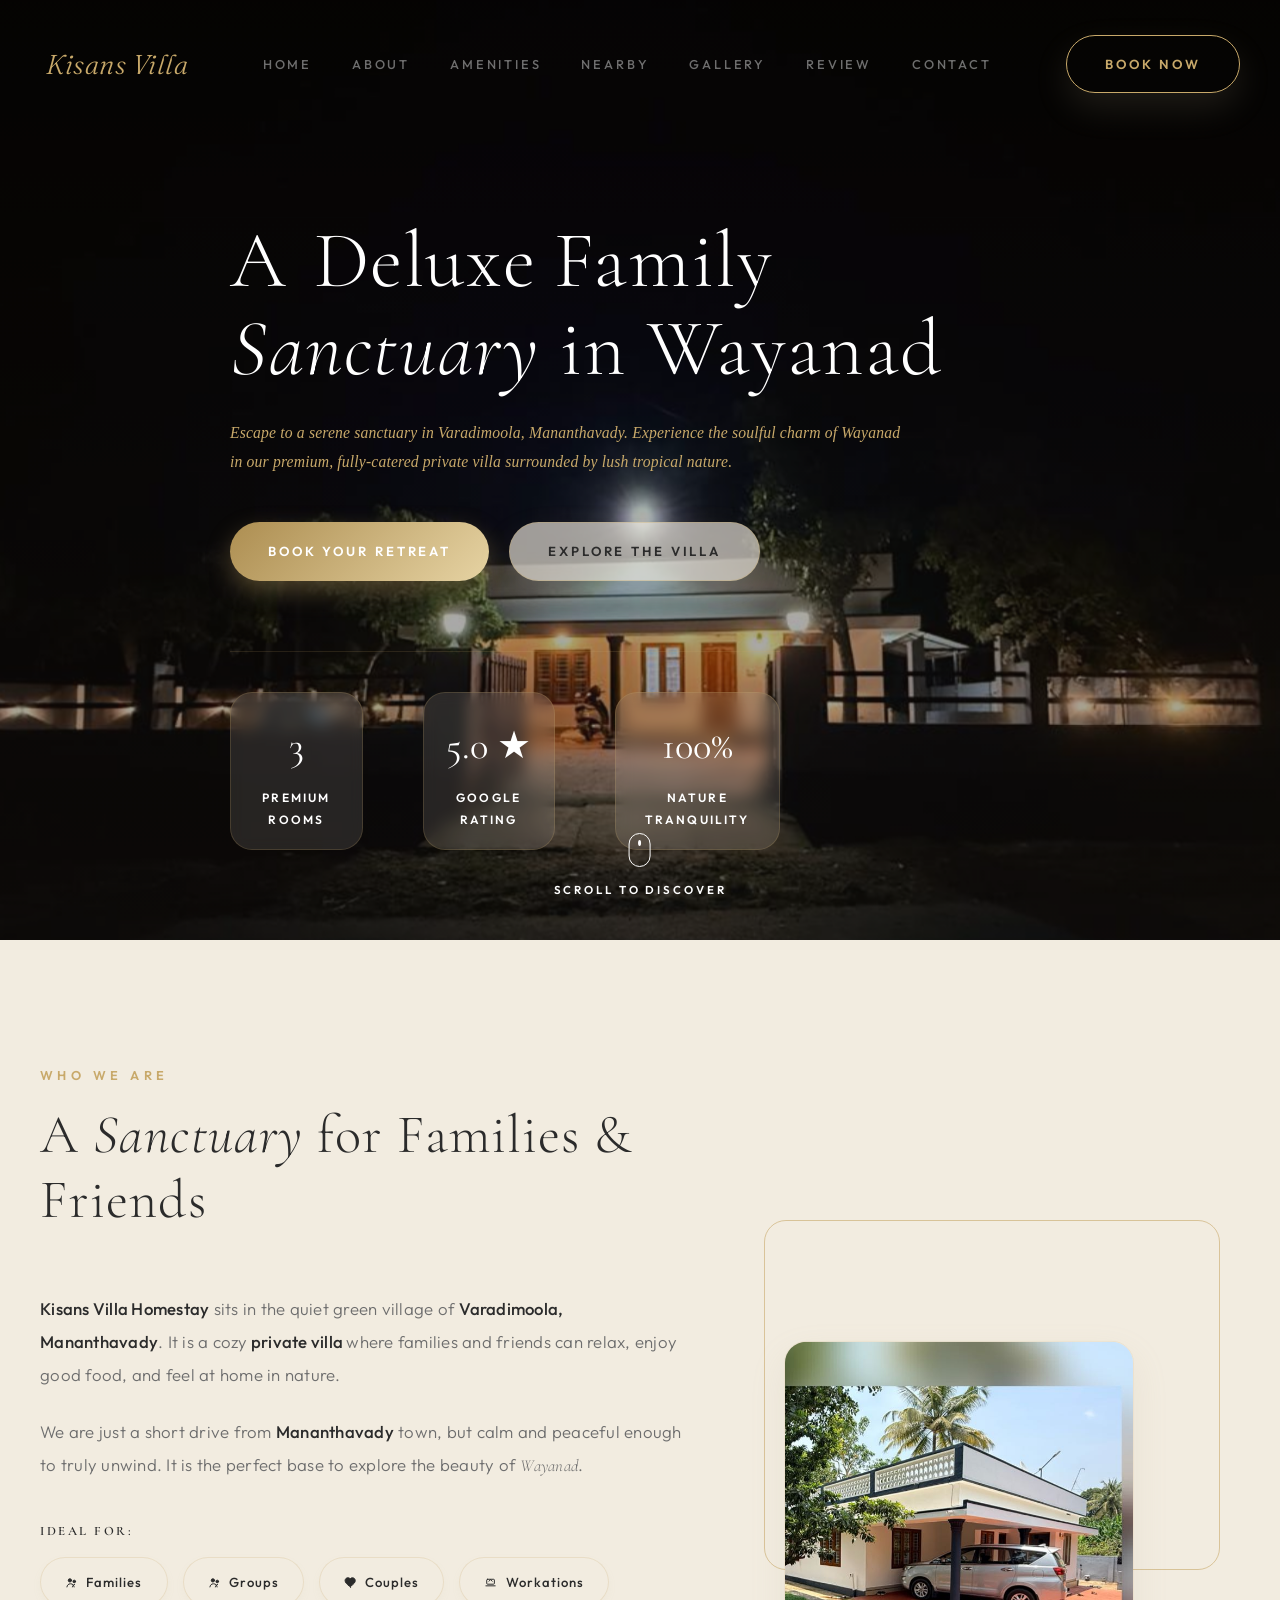
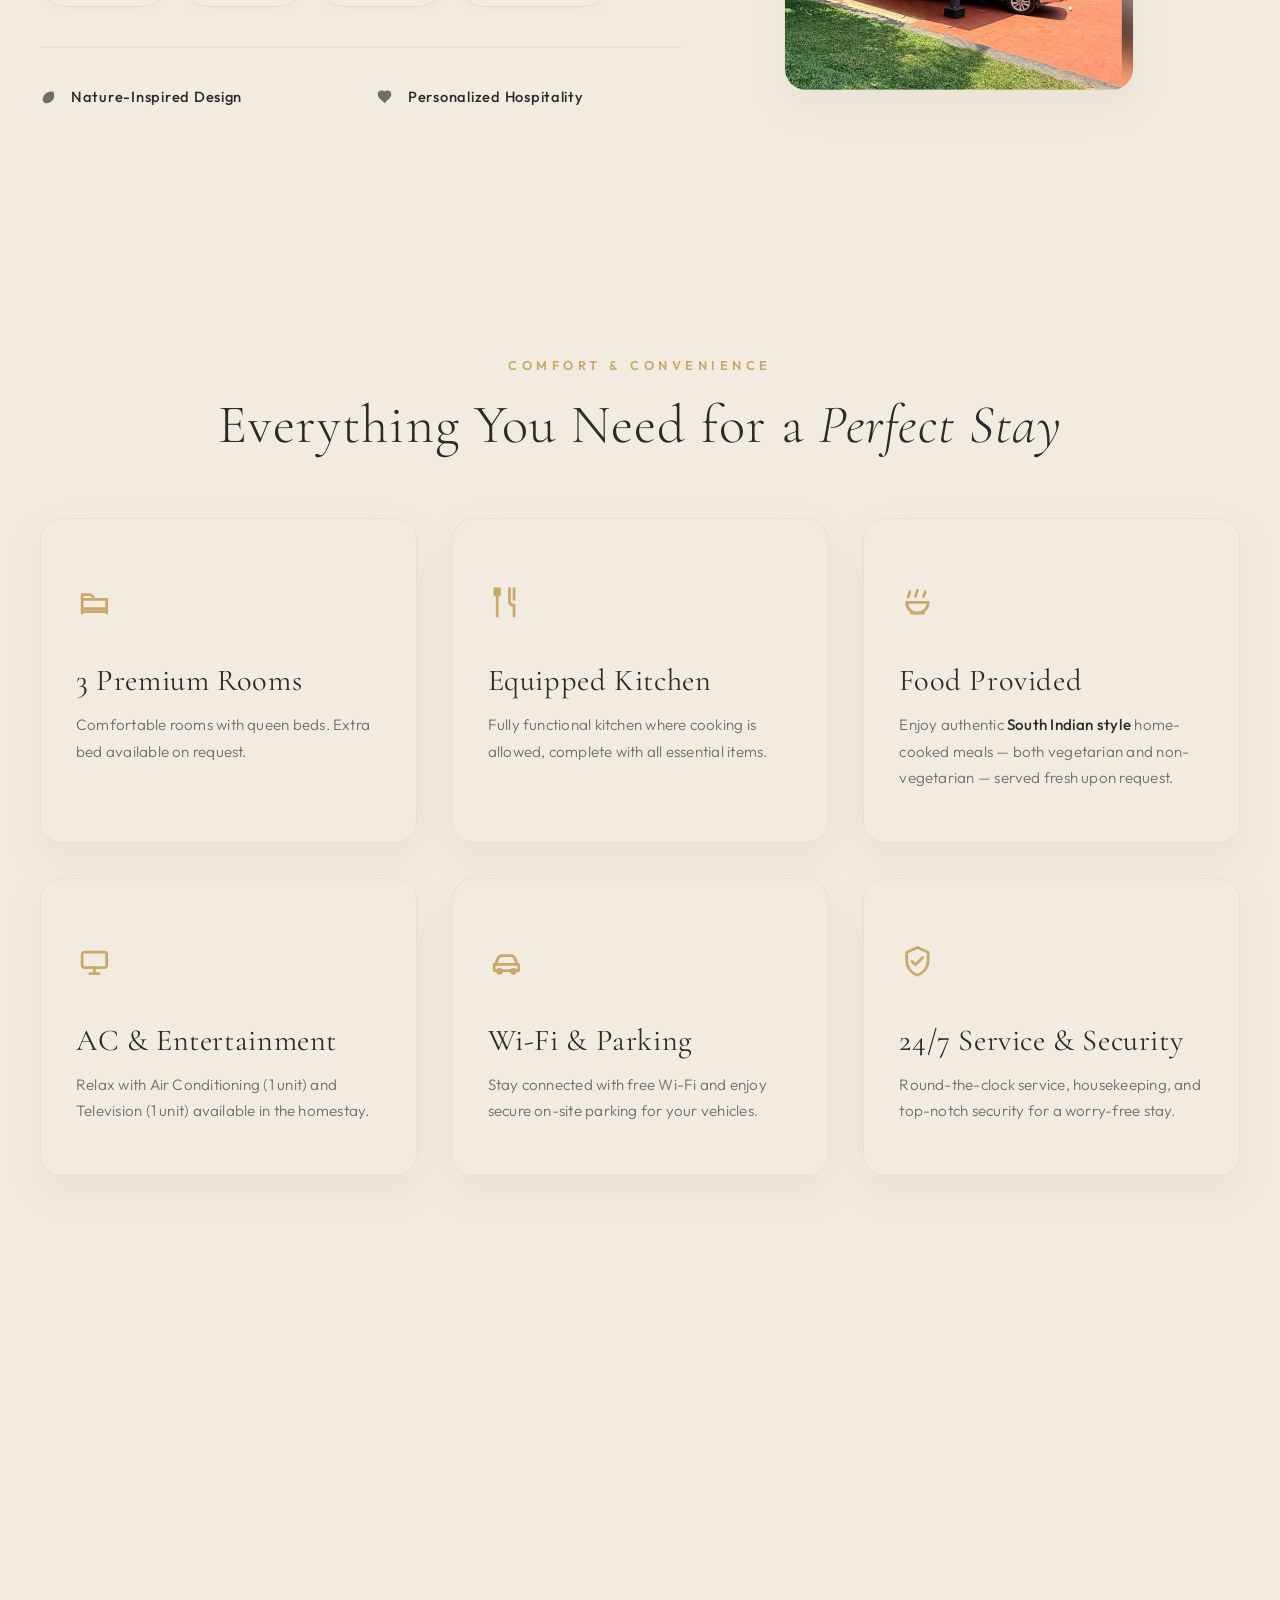
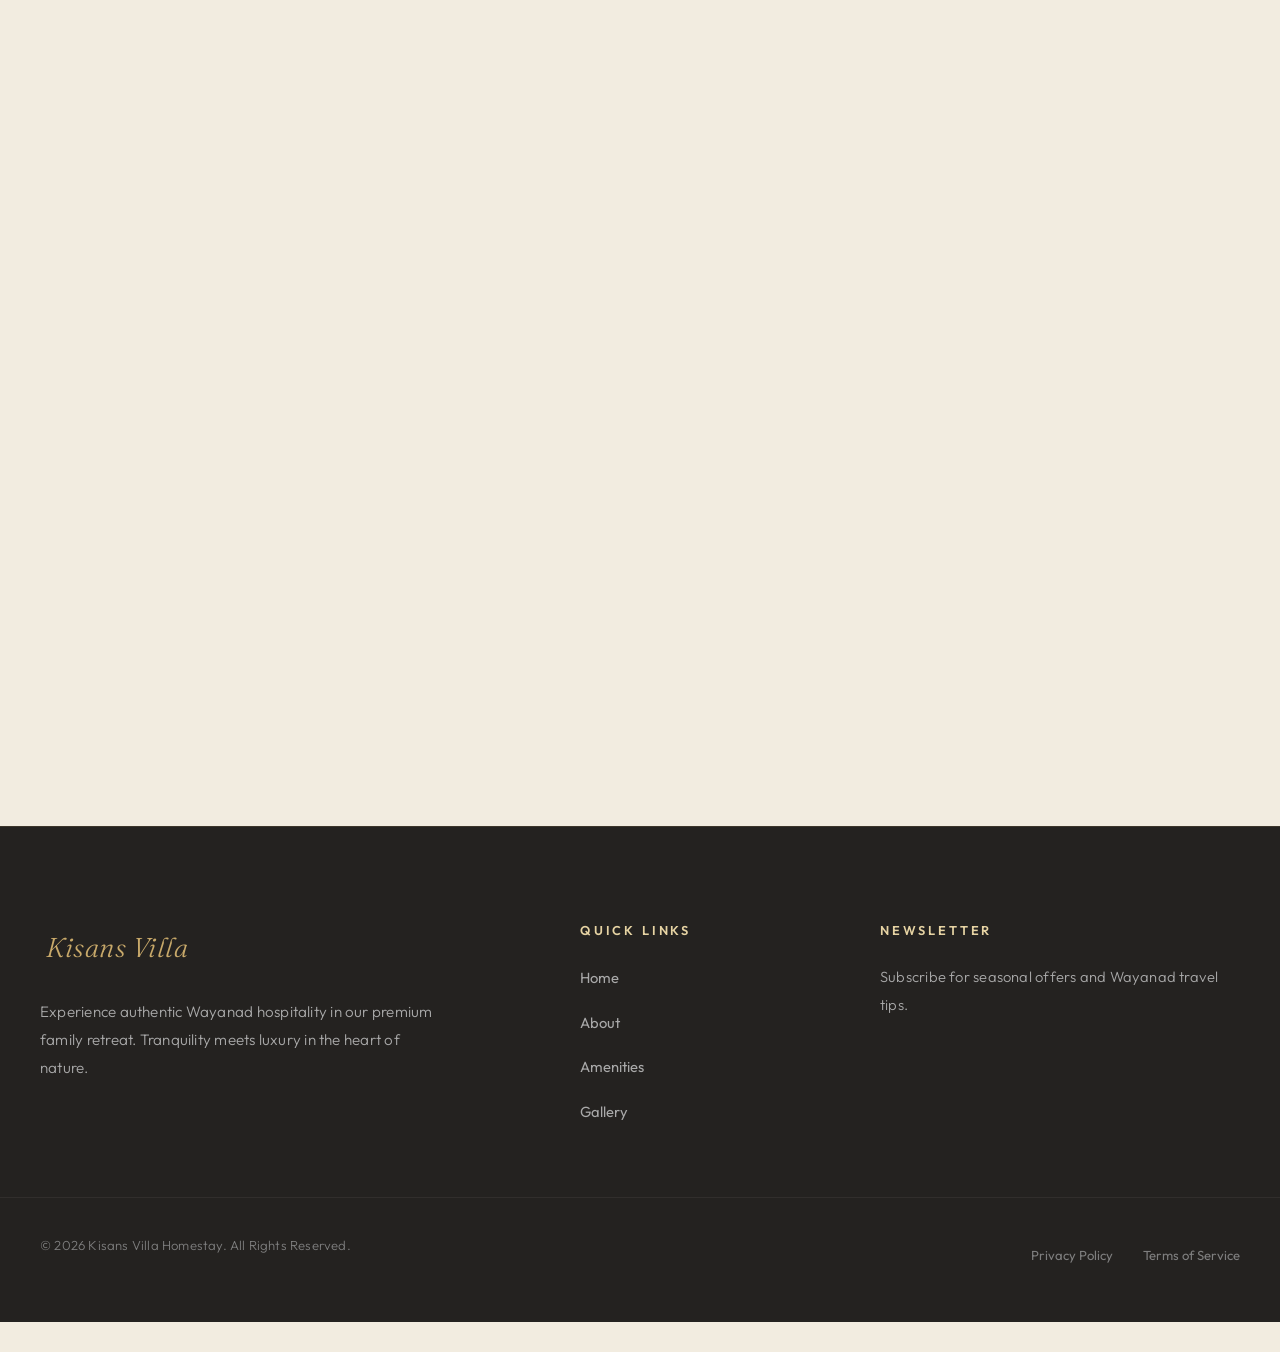
==== index.html @ 4a58167c "dev changes" ====
<!DOCTYPE html>
<html lang="en">

<head>
    <meta charset="UTF-8">
    <meta name="viewport" content="width=device-width, initial-scale=1.0">
    <title>Kisans Villa Homestay | Luxury Homestay in Mananthavady, Wayanad</title>
    <link rel="canonical" href="https://kisansvillahomestay.com/">
    <link rel="sitemap" type="application/xml" href="/sitemap.xml">
    <!-- hreflang: targets English speakers in India and globally -->
    <link rel="alternate" hreflang="en-in" href="https://kisansvillahomestay.com/">
    <link rel="alternate" hreflang="en" href="https://kisansvillahomestay.com/">
    <link rel="alternate" hreflang="x-default" href="https://kisansvillahomestay.com/">
    <meta name="description"
        content="Book Kisans Villa Homestay in Varadimoola, Mananthavady, Wayanad. 3 premium rooms, home-cooked meals, free Wi-Fi & parking. Just 2.5 KM from Mananthavady town. Best rate guaranteed — no booking fees.">
    <meta name="keywords"
        content="homestay in Mananthavady, family stay Varadimoola, Wayanad homestay, Kisans Villa Homestay, private villa Wayanad, luxury homestay Kerala, budget homestay Wayanad, couple friendly homestay Wayanad, near Mananthavady town, Kerala homestay booking">
    <meta name="robots" content="index, follow, max-snippet:-1, max-image-preview:large, max-video-preview:-1">
    <meta name="author" content="Kisans Villa Homestay">
    <meta name="theme-color" content="#C8A96A">
    <!-- Geo / Local SEO -->
    <meta name="geo.region" content="IN-KL">
    <meta name="geo.placename" content="Mananthavady, Wayanad, Kerala">
    <meta name="geo.position" content="11.8030;76.0070">
    <meta name="ICBM" content="11.8030, 76.0070">

    <!-- Open Graph / Facebook — uses real hero photo for rich preview -->
    <meta property="og:type" content="website">
    <meta property="og:url" content="https://kisansvillahomestay.com/">
    <meta property="og:title" content="Kisans Villa Homestay | Luxury Homestay in Mananthavady, Wayanad">
    <meta property="og:description"
        content="3 premium rooms, home-cooked meals & free parking in Varadimoola, Mananthavady. Book directly — no fees. Experience authentic Kerala hospitality in Wayanad.">
    <meta property="og:image" content="https://kisansvillahomestay.com/assets/kisan-villa-front-view.jpeg">
    <meta property="og:image:width" content="1200">
    <meta property="og:image:height" content="630">
    <meta property="og:image:alt"
        content="Kisans Villa Homestay - Luxury private villa in Varadimoola, Mananthavady, Wayanad">
    <meta property="og:locale" content="en_IN">
    <meta property="og:site_name" content="Kisans Villa Homestay">
    <!-- Twitter / X Card -->
    <meta name="twitter:card" content="summary_large_image">
    <meta name="twitter:site" content="@KisansVilla">
    <meta name="twitter:title" content="Kisans Villa Homestay | Luxury Homestay in Mananthavady, Wayanad">
    <meta name="twitter:description"
        content="3 premium rooms, home-cooked meals & free parking in Varadimoola, Mananthavady. Experience authentic Kerala hospitality in Wayanad.">
    <meta name="twitter:image" content="https://kisansvillahomestay.com/assets/kisan-villa-front-view.jpeg">
    <meta name="twitter:image:alt" content="Kisans Villa Homestay exterior view - Wayanad, Kerala">
    <meta name="google-site-verification" content="82hOvyyFfT_-B_PhGTdLZyGN35W6TFKk0ge4Hc3U-5Q" />
    <link rel="preload" as="image" href="assets/kisan-villa-landing.jpeg" fetchpriority="high">
    <!-- DNS Prefetch for faster external resource loading -->
    <link rel="dns-prefetch" href="//fonts.googleapis.com">
    <link rel="dns-prefetch" href="//fonts.gstatic.com">
    <link rel="dns-prefetch" href="//www.googletagmanager.com">
    <link rel="preconnect" href="https://fonts.googleapis.com">
    <link rel="preconnect" href="https://fonts.gstatic.com" crossorigin>
    <!-- Preload critical font subset to reduce FCP -->
    <link rel="preload" as="style"
        href="https://fonts.googleapis.com/css2?family=Cormorant+Garamond:ital,wght@0,300;0,400;0,500;0,600;0,700;1,300;1,400;1,500;1,600&family=Fraunces:ital,opsz,wght@0,9..144,100..900;1,9..144,100..900&family=Outfit:wght@100..900&display=swap">
    <link
        href="https://fonts.googleapis.com/css2?family=Cormorant+Garamond:ital,wght@0,300;0,400;0,500;0,600;0,700;1,300;1,400;1,500;1,600&family=Fraunces:ital,opsz,wght@0,9..144,100..900;1,9..144,100..900&family=Outfit:wght@100..900&display=swap"
        rel="stylesheet" media="print" onload="this.media='all'">
    <noscript>
        <link rel="stylesheet"
            href="https://fonts.googleapis.com/css2?family=Cormorant+Garamond:ital,wght@0,300;0,400;0,500;0,600;0,700;1,300;1,400;1,500;1,600&family=Fraunces:ital,opsz,wght@0,9..144,100..900;1,9..144,100..900&family=Outfit:wght@100..900&display=swap">
    </noscript>
    <!-- Favicons -->
    <link rel="icon" type="image/png" sizes="32x32" href="assets/kisakvilla-fav.png">
    <link rel="icon" type="image/png" sizes="16x16" href="assets/kisakvilla-fav.png">
    <link rel="apple-touch-icon" sizes="180x180" href="assets/kisakvilla-fav.png">
    <link rel="icon" href="assets/kisans-villa-fav.svg" type="image/svg+xml">
    <link rel="manifest" href="/site.webmanifest">
    <!-- Critical CSS inlined to eliminate render-blocking — full CSS loads async below -->
    <style>
        *,
        *::before,
        *::after {
            box-sizing: border-box;
            margin: 0;
            padding: 0
        }

        :root {
            --primary-bg: #F2ECE0;
            --bg-secondary: #E5DCCB;
            --bg-card: rgba(242, 236, 224, .45);
            --accent-gold: #C8A96A;
            --accent-gold-rgb: 200, 169, 106;
            --accent-gold-hover: #DBC088;
            --accent-champagne: #E6D3A3;
            --accent-teal: #A4C4AB;
            --text-primary: #2B2B2B;
            --text-secondary: #6E6E6E;
            --text-light: #9B9B9B;
            --font-heading: 'Cormorant Garamond', Georgia, serif;
            --font-accent: 'Fraunces', Georgia, serif;
            --font-body: 'Outfit', sans-serif;
            --card-radius: 22px;
            --pill-radius: 50px;
            --transition-slow: all .8s cubic-bezier(.16, 1, .3, 1);
            --transition-medium: all .4s cubic-bezier(.16, 1, .3, 1);
            --transition-fast: all .25s ease;
            --section-padding: 120px 0;
            --soft-shadow: 0 15px 35px rgba(183, 168, 143, .14);
            --hover-shadow: 0 25px 50px rgba(183, 168, 143, .25);
            --gold-glow: 0 10px 30px rgba(200, 169, 106, .2);
            --glass-border: rgba(200, 169, 106, .15);
            --glass-border-gold: rgba(200, 169, 106, .22);
            --inner-highlight: inset 0 1px 0 rgba(242, 236, 224, .5);
            --gold-gradient: linear-gradient(135deg, #ad8e51 0%, #E6D3A3 100%);
            --sunlight-gradient: linear-gradient(180deg, rgba(242, 236, 224, .15) 0%, #F2ECE0 100%);
            --tropical-gradient: linear-gradient(135deg, rgba(164, 196, 171, .15) 0%, rgba(230, 211, 163, .18) 100%)
        }

        html {
            scroll-behavior: smooth;
            font-size: 16px;
            background-color: var(--primary-bg)
        }

        body {
            font-family: var(--font-body);
            background-color: var(--primary-bg);
            color: var(--text-secondary);
            line-height: 1.85;
            -webkit-font-smoothing: antialiased;
            overflow-x: hidden
        }

        img {
            max-width: 100%;
            height: auto;
            display: block
        }

        .icon-sprite {
            position: absolute;
            width: 0;
            height: 0;
            overflow: hidden
        }

        .ui-icon {
            width: 1em;
            height: 1em;
            display: inline-block;
            vertical-align: -.12em;
            flex: none;
            fill: currentColor;
            stroke: currentColor;
            stroke-width: 1.8;
            stroke-linecap: round;
            stroke-linejoin: round
        }

        .brand-icon {
            display: inline-flex;
            align-items: center;
            justify-content: center;
            min-width: 1.8em;
            height: 1.8em;
            padding: 0 .35em;
            border-radius: 999px;
            font-size: .7rem;
            font-weight: 700;
            letter-spacing: .08em;
            line-height: 1;
            color: inherit;
            background: rgba(255, 255, 255, .14)
        }

        a {
            color: inherit;
            text-decoration: none
        }

        ul {
            list-style: none
        }

        input,
        select,
        textarea {
            font-family: inherit;
            background: transparent;
            border: none;
            outline: none
        }

        h1,
        h2,
        h3,
        h4,
        h5,
        h6 {
            font-family: var(--font-heading);
            color: var(--text-primary);
            font-weight: 300;
            letter-spacing: .02em;
            line-height: 1.25
        }

        h1 {
            font-size: clamp(3rem, 6.5vw, 5rem);
            line-height: 1.1;
            margin-bottom: 25px
        }

        h2 {
            font-size: clamp(2.3rem, 4.5vw, 3.4rem);
            margin-bottom: 20px;
            font-weight: 300
        }

        h3 {
            font-size: clamp(1.45rem, 2.5vw, 1.9rem);
            margin-bottom: 15px
        }

        p {
            font-weight: 300;
            letter-spacing: .015em;
            margin-bottom: 20px
        }

        .section-subtitle {
            font-family: var(--font-body);
            font-size: .8rem;
            text-transform: uppercase;
            letter-spacing: .35em;
            color: var(--accent-gold);
            display: inline-block;
            margin-bottom: 15px;
            font-weight: 600
        }

        .section-title {
            margin-bottom: 60px;
            line-height: 1.2
        }

        .italic-serif {
            font-family: var(--font-heading);
            font-style: italic;
            font-weight: 300
        }

        .container {
            width: 100%;
            max-width: 1300px;
            margin: 0 auto;
            padding: 0 40px
        }

        .grid {
            display: grid;
            gap: 40px
        }

        .text-center {
            text-align: center
        }

        .section-padding {
            padding: var(--section-padding);
            position: relative;
            z-index: 2;
            content-visibility: auto;
            contain-intrinsic-size: 0 600px
        }

        .btn {
            display: inline-flex;
            align-items: center;
            justify-content: center;
            padding: 16px 38px;
            font-size: .82rem;
            font-family: var(--font-body);
            text-transform: uppercase;
            letter-spacing: .22em;
            font-weight: 600;
            border-radius: var(--pill-radius);
            position: relative;
            overflow: hidden;
            z-index: 1;
            cursor: pointer;
            border: none;
            box-shadow: var(--soft-shadow);
            transition: var(--transition-medium)
        }

        .btn-primary {
            background: var(--gold-gradient);
            color: #FFF;
            box-shadow: 0 10px 25px rgba(200, 169, 106, .35)
        }

        .btn-outline {
            background-color: rgba(242, 236, 224, .65);
            color: var(--text-primary);
            border: 1px solid rgba(200, 169, 106, .35)
        }

        .btn-gold {
            background-color: transparent;
            color: var(--accent-gold);
            border: 1px solid var(--accent-gold)
        }

        .btn-block {
            width: 100%
        }

        .btn.small {
            padding: 11px 24px;
            font-size: .72rem
        }

        #main-header {
            position: fixed;
            top: 0;
            left: 0;
            width: 100%;
            z-index: 1000;
            transition: var(--transition-medium);
            padding: 35px 0
        }

        #main-header nav {
            display: flex;
            align-items: center;
            justify-content: space-between
        }

        .logo-text {
            font-family: var(--font-accent);
            font-size: 1.7rem;
            font-weight: 700;
            letter-spacing: .02em;
            color: var(--text-primary);
            display: flex;
            align-items: center
        }

        .logo-text span {
            color: var(--accent-gold);
            font-weight: 300;
            font-style: italic;
            margin-left: 6px
        }

        .nav-links {
            display: flex;
            gap: 40px
        }

        .nav-links a {
            font-size: .8rem;
            font-weight: 500;
            text-transform: uppercase;
            letter-spacing: .22em;
            color: var(--text-secondary);
            position: relative;
            padding: 8px 0
        }

        .mobile-menu-btn {
            display: none;
            cursor: pointer;
            width: 28px;
            height: 20px;
            position: relative;
            z-index: 1100
        }

        .mobile-menu-btn span {
            display: block;
            position: absolute;
            height: 2px;
            width: 100%;
            background-color: var(--text-primary)
        }

        .nav-cta {
            display: none
        }

        @media(min-width:900px) {
            .nav-cta {
                display: inline-flex
            }
        }

        .hero {
            min-height: 100vh;
            display: flex;
            align-items: center;
            position: relative;
            padding-top: 150px;
            padding-bottom: 90px;
            background-color: var(--bg-secondary);
            overflow: hidden
        }

        .hero-bg {
            position: absolute;
            top: 0;
            left: 0;
            width: 100%;
            height: 100%;
            z-index: 0;
            background-image: linear-gradient(to bottom, rgba(26, 20, 14, .18) 0%, rgba(26, 20, 14, .46) 100%), url('assets/kisan-villa-landing.jpeg');
            background-size: cover;
            background-position: center 82%;
            will-change: transform
        }

        .hero-bg .bubbles-container {
            position: absolute;
            inset: 0;
            z-index: 1;
            pointer-events: none
        }

        .hero-content {
            position: relative;
            z-index: 2;
            max-width: 900px
        }

        .hero-rating-badge {
            display: inline-flex;
            align-items: center;
            gap: 12px;
            padding: 8px 20px;
            background: rgba(242, 236, 224, .5);
            border: 1px solid rgba(200, 169, 106, .25);
            border-radius: var(--pill-radius);
            margin-bottom: 25px;
            backdrop-filter: blur(10px);
            -webkit-backdrop-filter: blur(10px)
        }

        .hero-rating-badge .stars {
            color: var(--accent-gold);
            font-size: .8rem
        }

        .hero-rating-badge .badge-text {
            font-size: .72rem;
            text-transform: uppercase;
            letter-spacing: .18em;
            color: var(--text-primary);
            font-weight: 600
        }

        .hero-content h1 {
            color: #FFF;
            opacity: 0;
            transform: translateY(18px);
            animation: heroHeadingIn .8s forwards cubic-bezier(.16, 1, .3, 1) .05s;
            font-weight: 300
        }

        .hero-rotating-word {
            display: inline-block;
            vertical-align: baseline;
            white-space: nowrap;
            min-width: var(--rot-min-width, auto);
            text-align: right
        }

        .hero-content p.reveal-text-sub {
            font-size: .98rem;
            color: #c8a96a;
            font-style: italic
        }

        .hero-btns {
            display: flex;
            gap: 20px;
            flex-wrap: wrap;
            margin-top: 30px
        }

        .hero-stats {
            display: grid;
            grid-template-columns: repeat(3, 1fr);
            gap: 25px;
            margin-top: 50px;
            max-width: 550px
        }

        .stat-card {
            padding: 18px 15px;
            background: rgba(242, 236, 224, .12);
            border: 1px solid rgba(200, 169, 106, .2);
            border-radius: var(--card-radius);
            text-align: center;
            backdrop-filter: blur(8px)
        }

        .stat-number {
            display: block;
            font-family: var(--font-heading);
            font-size: 2rem;
            color: #FFF;
            font-weight: 300
        }

        .stat-text {
            font-size: .72rem;
            color: rgba(255, 255, 255, .65);
            text-transform: uppercase;
            letter-spacing: .2em
        }

        .scroll-indicator {
            position: absolute;
            bottom: 40px;
            left: 50%;
            transform: translateX(-50%);
            display: flex;
            flex-direction: column;
            align-items: center;
            gap: 10px;
            color: rgba(255, 255, 255, .5);
            font-size: .72rem;
            text-transform: uppercase;
            letter-spacing: .18em;
            z-index: 10
        }

        .mouse {
            width: 24px;
            height: 36px;
            border: 2px solid rgba(255, 255, 255, .35);
            border-radius: 14px;
            position: relative
        }

        .mouse::before {
            content: '';
            position: absolute;
            top: 6px;
            left: 50%;
            transform: translateX(-50%);
            width: 4px;
            height: 6px;
            background: #fff;
            border-radius: 2px;
            animation: mouseScroll 1.8s infinite
        }

        .reveal-text {
            opacity: 0;
            transform: translateY(18px);
            animation: heroHeadingIn .8s forwards cubic-bezier(.16, 1, .3, 1) .05s
        }

        .reveal-text-sub {
            opacity: 0;
            animation: heroHeadingIn .9s forwards cubic-bezier(.16, 1, .3, 1) .25s
        }

        .reveal-btns {
            opacity: 0;
            animation: heroHeadingIn .9s forwards cubic-bezier(.16, 1, .3, 1) .4s
        }

        .reveal-stats {
            opacity: 0;
            animation: heroHeadingIn .9s forwards cubic-bezier(.16, 1, .3, 1) .55s
        }

        .reveal-text-fast {
            opacity: 0;
            animation: heroHeadingIn .7s forwards cubic-bezier(.16, 1, .3, 1) 0s
        }

        @keyframes heroHeadingIn {
            to {
                opacity: 1;
                transform: translateY(0)
            }
        }

        @keyframes mouseScroll {

            0%,
            100% {
                opacity: 1;
                transform: translateX(-50%) translateY(0)
            }

            60% {
                opacity: 0;
                transform: translateX(-50%) translateY(8px)
            }
        }

        .bg-light {
            background-color: var(--primary-bg)
        }

        .bg-dark {
            background-color: var(--bg-secondary)
        }

        /* Prevent invisible text during font load */
        .logo-text,
        .nav-links a,
        .btn,
        .hero-content h1,
        .hero-content p,
        .stat-text,
        .badge-text {
            font-display: swap
        }
    </style>
    <!-- Full stylesheet loads async — does not block rendering -->
    <link rel="preload" href="style.css?v=1" as="style">
    <link rel="stylesheet" href="style.css?v=1" media="print" onload="this.media='all'">
    <noscript>
        <link rel="stylesheet" href="style.css?v=1">
    </noscript>

    <!-- JSON-LD Structured Data for Google Rich Results -->
    <script type="application/ld+json">
    {
      "@context": "https://schema.org",
      "@type": "WebSite",
      "name": "Kisans Villa Homestay",
      "url": "https://kisansvillahomestay.com/",
      "description": "Luxury homestay in Varadimoola, Mananthavady, Wayanad. Premium family retreat in Kerala.",
      "potentialAction": {
        "@type": "SearchAction",
        "target": {
          "@type": "EntryPoint",
          "urlTemplate": "https://kisansvillahomestay.com/?s={search_term_string}"
        },
        "query-input": "required name=search_term_string"
      }
    }
    </script>
    <script type="application/ld+json">
    {
      "@context": "https://schema.org",
      "@type": ["LodgingBusiness", "Hostel"],
      "name": "Kisans Villa Homestay",
      "url": "https://kisansvillahomestay.com/",
      "logo": {
        "@type": "ImageObject",
        "url": "https://kisansvillahomestay.com/assets/Kisans%20Villa%20Logo.webp",
        "width": 200,
        "height": 200
      },
      "image": [
        {
          "@type": "ImageObject",
          "url": "https://kisansvillahomestay.com/assets/kisan-villa-landing.jpeg",
          "name": "Kisans Villa Homestay - Hero View",
          "description": "Aerial view of Kisans Villa Homestay surrounded by greenery in Wayanad"
        },
        {
          "@type": "ImageObject",
          "url": "https://kisansvillahomestay.com/assets/kisan-villa-front-view.jpeg",
          "name": "Kisans Villa Homestay - Front View",
          "description": "Front view of the private villa in Varadimoola, Mananthavady"
        },
        {
          "@type": "ImageObject",
          "url": "https://kisansvillahomestay.com/assets/Kisans%20Villa%20Images%202.webp",
          "name": "Kisans Villa - Sit-out Area",
          "description": "Sit-out area at Kisans Villa Homestay, Wayanad"
        }
      ],
      "description": "A luxury private villa homestay in Varadimoola, Mananthavady, Wayanad. Experience authentic South Indian hospitality with 3 premium rooms, home-cooked meals, free Wi-Fi, free parking, and a serene nature setting just 2.5 KM from Mananthavady town.",
      "telephone": "+919846294858",
      "email": "kisansvillahomestay@gmail.com",
      "address": {
        "@type": "PostalAddress",
        "streetAddress": "Varadimoola",
        "addressLocality": "Mananthavady",
        "addressRegion": "Kerala",
        "postalCode": "670645",
        "addressCountry": "IN"
      },
      "geo": {
        "@type": "GeoCoordinates",
        "latitude": 11.8030,
        "longitude": 76.0070
      },
      "hasMap": "https://maps.app.goo.gl/vbKAJJSENkekvc7W7",
      "aggregateRating": {
        "@type": "AggregateRating",
        "ratingValue": "5.0",
        "reviewCount": "2",
        "bestRating": "5",
        "worstRating": "1"
      },
      "priceRange": "₹₹",
      "currenciesAccepted": "INR",
      "paymentAccepted": "Cash, UPI, Bank Transfer",
      "checkinTime": "12:00",
      "checkoutTime": "11:00",
      "numberOfRooms": 3,
      "petsAllowed": false,
      "amenityFeature": [
        {"@type": "LocationFeatureSpecification", "name": "Free Wi-Fi", "value": true},
        {"@type": "LocationFeatureSpecification", "name": "Free Parking", "value": true},
        {"@type": "LocationFeatureSpecification", "name": "Air Conditioning", "value": true},
        {"@type": "LocationFeatureSpecification", "name": "Kitchen", "value": true},
        {"@type": "LocationFeatureSpecification", "name": "Home-cooked Meals", "value": true},
        {"@type": "LocationFeatureSpecification", "name": "Television", "value": true},
        {"@type": "LocationFeatureSpecification", "name": "24-hour Security", "value": true},
        {"@type": "LocationFeatureSpecification", "name": "Housekeeping", "value": true}
      ],
      "contactPoint": {
        "@type": "ContactPoint",
        "telephone": "+919846294858",
        "contactType": "reservations",
        "areaServed": "IN",
        "availableLanguage": ["English", "Malayalam", "Hindi"]
      },
      "sameAs": [
        "https://kisansvillahomestay.com",
        "https://maps.app.goo.gl/vbKAJJSENkekvc7W7"
      ],
      "review": [
        {
          "@type": "Review",
          "reviewRating": { "@type": "Rating", "ratingValue": "5", "bestRating": "5" },
          "author": { "@type": "Person", "name": "Rahul Sharma" },
          "datePublished": "2026-05-10",
          "reviewBody": "An amazing stay! The villa is beautiful and the host is very hospitable. The food was the highlight of our trip."
        },
        {
          "@type": "Review",
          "reviewRating": { "@type": "Rating", "ratingValue": "5", "bestRating": "5" },
          "author": { "@type": "Person", "name": "Priya Nair" },
          "datePublished": "2026-05-22",
          "reviewBody": "Perfect for families. Very clean and spacious. The sit-out area is great for morning coffee."
        }
      ]
    }
    </script>

    <!-- FAQ Schema: Shows expandable Q&A directly in Google Search results -->
    <script type="application/ld+json">
    {
      "@context": "https://schema.org",
      "@type": "FAQPage",
      "mainEntity": [
        {
          "@type": "Question",
          "name": "Where is Kisans Villa Homestay located?",
          "acceptedAnswer": {
            "@type": "Answer",
            "text": "Kisans Villa Homestay is located in Varadimoola, Mananthavady, Wayanad, Kerala - just 2.5 KM from Mananthavady town centre."
          }
        },
        {
          "@type": "Question",
          "name": "How many rooms are available at Kisans Villa?",
          "acceptedAnswer": {
            "@type": "Answer",
            "text": "Kisans Villa Homestay has 3 premium rooms with queen beds. Extra beds can be arranged on request."
          }
        },
        {
          "@type": "Question",
          "name": "Is food provided at Kisans Villa Homestay?",
          "acceptedAnswer": {
            "@type": "Answer",
            "text": "Yes! We provide authentic South Indian style home-cooked meals - both vegetarian and non-vegetarian - served fresh upon request. A fully equipped kitchen is also available for self-cooking."
          }
        },
        {
          "@type": "Question",
          "name": "What is the check-in and check-out time?",
          "acceptedAnswer": {
            "@type": "Answer",
            "text": "Check-in is at 12:00 PM and check-out is at 11:00 AM. Early check-in and late check-out are available upon request."
          }
        },
        {
          "@type": "Question",
          "name": "How do I book Kisans Villa Homestay?",
          "acceptedAnswer": {
            "@type": "Answer",
            "text": "You can book directly via WhatsApp at +91 98462 94858 or by filling out the availability form on our website. No booking fees are charged."
          }
        },
        {
          "@type": "Question",
          "name": "Is Kisans Villa couple-friendly?",
          "acceptedAnswer": {
            "@type": "Answer",
            "text": "Yes, Kisans Villa Homestay is couple-friendly. Valid government ID proof is required at check-in. Pets are not allowed."
          }
        },
        {
          "@type": "Question",
          "name": "What amenities does Kisans Villa offer?",
          "acceptedAnswer": {
            "@type": "Answer",
            "text": "We offer free Wi-Fi, free parking, Air Conditioning, TV, a fully equipped kitchen, 24/7 service and security, and home-cooked meals on request."
          }
        },
        {
          "@type": "Question",
          "name": "What tourist places are near Kisans Villa Homestay?",
          "acceptedAnswer": {
            "@type": "Answer",
            "text": "Kisans Villa is close to Pazhassi Raja Tomb (3 KM), Mananthavady Town (2.5 KM), Valliyoorkavu Temple (5 KM), Kuruvadweep Island (17 KM), Banasura Sagar Dam (24 KM), and Tholpetty Wildlife Sanctuary (27 KM)."
          }
        }
      ]
    }
    </script>

    <!-- BreadcrumbList Schema -->
    <script type="application/ld+json">
    {
      "@context": "https://schema.org",
      "@type": "BreadcrumbList",
      "itemListElement": [
        {
          "@type": "ListItem",
          "position": 1,
          "name": "Kisans Villa Homestay",
          "item": "https://kisansvillahomestay.com/"
        },
        {
          "@type": "ListItem",
          "position": 2,
          "name": "Amenities",
          "item": "https://kisansvillahomestay.com/#amenities"
        },
        {
          "@type": "ListItem",
          "position": 3,
          "name": "Gallery",
          "item": "https://kisansvillahomestay.com/#gallery"
        },
        {
          "@type": "ListItem",
          "position": 4,
          "name": "Book Now",
          "item": "https://kisansvillahomestay.com/#booking"
        },
        {
          "@type": "ListItem",
          "position": 5,
          "name": "Contact",
          "item": "https://kisansvillahomestay.com/#contact"
        }
      ]
    }
    </script>

    <!-- WebPage Schema: helps Google understand the page type & dates -->
    <script type="application/ld+json">
    {
      "@context": "https://schema.org",
      "@type": "WebPage",
      "name": "Kisans Villa Homestay | Luxury Homestay in Mananthavady, Wayanad",
      "url": "https://kisansvillahomestay.com/",
      "description": "Book Kisans Villa Homestay in Varadimoola, Mananthavady, Wayanad. 3 premium rooms, home-cooked meals, free Wi-Fi & parking. Just 2.5 KM from Mananthavady town.",
      "datePublished": "2026-01-01",
      "dateModified": "2026-06-21",
      "inLanguage": "en-IN",
      "isPartOf": {
        "@type": "WebSite",
        "name": "Kisans Villa Homestay",
        "url": "https://kisansvillahomestay.com/"
      },
      "about": {
        "@type": "LodgingBusiness",
        "name": "Kisans Villa Homestay"
      },
      "breadcrumb": {
        "@type": "BreadcrumbList",
        "itemListElement": [
          {"@type": "ListItem", "position": 1, "name": "Home", "item": "https://kisansvillahomestay.com/"}
        ]
      }
    }
    </script>

    <!-- ItemList: Nearby Tourist Attractions — can appear as rich results -->
    <script type="application/ld+json">
    {
      "@context": "https://schema.org",
      "@type": "ItemList",
      "name": "Nearby Tourist Attractions from Kisans Villa Homestay, Mananthavady",
      "description": "Top tourist destinations near Kisans Villa Homestay in Varadimoola, Mananthavady, Wayanad, Kerala.",
      "itemListElement": [
        {
          "@type": "ListItem",
          "position": 1,
          "item": {
            "@type": "TouristAttraction",
            "name": "Pazhassi Raja Tomb",
            "description": "A historical monument and museum dedicated to the legendary Lion of Kerala, located 3 KM from Kisans Villa Homestay.",
            "address": {"@type": "PostalAddress", "addressLocality": "Mananthavady", "addressRegion": "Kerala", "addressCountry": "IN"}
          }
        },
        {
          "@type": "ListItem",
          "position": 2,
          "item": {
            "@type": "TouristAttraction",
            "name": "Valliyoorkavu Temple",
            "description": "A historic 14th-century temple renowned for its grand annual festival and architecture, 5 KM from Kisans Villa.",
            "address": {"@type": "PostalAddress", "addressLocality": "Mananthavady", "addressRegion": "Kerala", "addressCountry": "IN"}
          }
        },
        {
          "@type": "ListItem",
          "position": 3,
          "item": {
            "@type": "TouristAttraction",
            "name": "Kuruvadweep Island",
            "description": "A pristine river delta on the Kabini River ideal for bamboo rafting and nature walks, 17 KM away.",
            "address": {"@type": "PostalAddress", "addressLocality": "Wayanad", "addressRegion": "Kerala", "addressCountry": "IN"}
          }
        },
        {
          "@type": "ListItem",
          "position": 4,
          "item": {
            "@type": "TouristAttraction",
            "name": "Banasura Sagar Dam",
            "description": "The largest earthen dam in India offering breathtaking views and speed boating, 24 KM from Kisans Villa.",
            "address": {"@type": "PostalAddress", "addressLocality": "Wayanad", "addressRegion": "Kerala", "addressCountry": "IN"}
          }
        },
        {
          "@type": "ListItem",
          "position": 5,
          "item": {
            "@type": "TouristAttraction",
            "name": "Tholpetty Wildlife Sanctuary",
            "description": "A thrilling jungle safari destination to spot elephants and tigers in the wild, 27 KM from Kisans Villa.",
            "address": {"@type": "PostalAddress", "addressLocality": "Wayanad", "addressRegion": "Kerala", "addressCountry": "IN"}
          }
        }
      ]
    }
    <!-- Google Analytics: lazy-loaded after page load to avoid render-blocking -->
    <script>
      window.dataLayer = window.dataLayer || [];
      function gtag(){dataLayer.push(arguments);}
      window.addEventListener('load', function () {
          var loadAnalytics = function () {
              var script = document.createElement('script');
              script.async = true;
              script.src = 'https://www.googletagmanager.com/gtag/js?id=G-XM75YRJR8J';
              script.onload = function () {
                  gtag('js', new Date());
                  gtag('config', 'G-XM75YRJR8J');
              };
              document.head.appendChild(script);
          };
          if ('requestIdleCallback' in window) {
              requestIdleCallback(loadAnalytics, { timeout: 3000 });
          } else {
              setTimeout(loadAnalytics, 0);
          }
      }, { once: true });
    </script>
</head>



<body>

    <svg aria-hidden="true" focusable="false" class="icon-sprite" xmlns="http://www.w3.org/2000/svg">
        <symbol id="icon-star" viewBox="0 0 24 24">
            <path
                d="M12 2.8l2.9 5.87 6.48.94-4.69 4.57 1.11 6.45L12 17.61 6.2 20.63l1.11-6.45-4.69-4.57 6.48-.94L12 2.8z" />
        </symbol>
        <symbol id="icon-users" viewBox="0 0 24 24">
            <circle cx="9" cy="8" r="3" />
            <circle cx="17" cy="10" r="2.4" />
            <path d="M3.5 20c.3-3.2 2.9-5.7 6.1-5.7h1c3.2 0 5.8 2.5 6.1 5.7" fill="none" />
            <path d="M13.5 20c.2-2.4 1.9-4.2 4.1-4.5" fill="none" />
        </symbol>
        <symbol id="icon-heart" viewBox="0 0 24 24">
            <path
                d="M12 20.4l-1.3-1.2C5.1 14.9 2 12 2 8.4 2 5.5 4.3 3.2 7.2 3.2c1.6 0 3.1.7 4.1 1.9 1-1.2 2.5-1.9 4.1-1.9 2.9 0 5.2 2.3 5.2 5.2 0 3.6-3.1 6.5-8.7 10.8L12 20.4z" />
        </symbol>
        <symbol id="icon-laptop" viewBox="0 0 24 24">
            <rect x="5" y="6" width="14" height="9" rx="1.5" fill="none" />
            <path d="M3.5 18h17" fill="none" />
            <path d="M9 9.5l3-2.7 3 2.7" fill="none" />
        </symbol>
        <symbol id="icon-leaf" viewBox="0 0 24 24">
            <path
                d="M19.5 4.8C13 4.4 8.2 7.1 6 11.3c-1.8 3.4-1.2 7 1.8 9.2 4 0 7.6-1.4 10-4 2.6-2.8 3.5-6.4 1.7-11.7z" />
            <path d="M6.5 17.7c2.2-3.5 5.1-6.2 8.9-8.1" fill="none" />
        </symbol>
        <symbol id="icon-bed" viewBox="0 0 24 24">
            <path d="M4 10h16v6H4z" fill="none" />
            <path d="M4 10V7h4.5c1.7 0 3 1.3 3 3" fill="none" />
            <path d="M4 16v3M20 16v3M4 18h16" fill="none" />
        </symbol>
        <symbol id="icon-utensils" viewBox="0 0 24 24">
            <path d="M6 3v8M4.5 3v4M7.5 3v4M6 11v10" fill="none" />
            <path d="M14 3v8c0 1.7 1 2.7 2.2 2.7H17V21" fill="none" />
            <path d="M17 3v7" fill="none" />
        </symbol>
        <symbol id="icon-bowl" viewBox="0 0 24 24">
            <path d="M5 12h14c0 4-3.1 7-7 7s-7-3-7-7z" fill="none" />
            <path d="M7 5c0 1.6-1 2.2-1 3.5M12 4c0 1.8-1.2 2.4-1.2 4M17 5c0 1.5-1 2-1 3.2" fill="none" />
            <path d="M8 19h8" fill="none" />
        </symbol>
        <symbol id="icon-tv" viewBox="0 0 24 24">
            <rect x="4" y="6" width="16" height="10" rx="1.5" fill="none" />
            <path d="M9 20h6M12 16v4" fill="none" />
        </symbol>
        <symbol id="icon-car" viewBox="0 0 24 24">
            <path d="M5 14l1.5-4c.4-1.1 1.4-1.8 2.6-1.8h5.8c1.2 0 2.2.7 2.6 1.8L19 14" fill="none" />
            <path d="M4 14h16v4H4z" fill="none" />
            <circle cx="7.5" cy="18.5" r="1.3" />
            <circle cx="16.5" cy="18.5" r="1.3" />
        </symbol>
        <symbol id="icon-shield" viewBox="0 0 24 24">
            <path d="M12 3l7 3v5.2c0 4.8-3 8.5-7 9.8-4-1.3-7-5-7-9.8V6l7-3z" fill="none" />
            <path d="M8.5 12l2.2 2.2L15.5 9.4" fill="none" />
        </symbol>
        <symbol id="icon-chevron-left" viewBox="0 0 24 24">
            <path d="M14.5 5.5L8 12l6.5 6.5" fill="none" />
        </symbol>
        <symbol id="icon-chevron-right" viewBox="0 0 24 24">
            <path d="M9.5 5.5L16 12l-6.5 6.5" fill="none" />
        </symbol>
        <symbol id="icon-location-arrow" viewBox="0 0 24 24">
            <path d="M5 19l14-14-4 14-3-5-7-3z" fill="none" />
        </symbol>
        <symbol id="icon-external-link" viewBox="0 0 24 24">
            <path d="M14 4h6v6" fill="none" />
            <path d="M20 4l-8 8" fill="none" />
            <path d="M10 6H5v13h13v-5" fill="none" />
        </symbol>
        <symbol id="icon-check-circle" viewBox="0 0 24 24">
            <circle cx="12" cy="12" r="9" fill="none" />
            <path d="M8.2 12.2l2.6 2.6 5.2-5.4" fill="none" />
        </symbol>
        <symbol id="icon-location-dot" viewBox="0 0 24 24">
            <path d="M12 21s5-5.3 5-10a5 5 0 10-10 0c0 4.7 5 10 5 10z" fill="none" />
            <circle cx="12" cy="11" r="1.8" />
        </symbol>
        <symbol id="icon-clock" viewBox="0 0 24 24">
            <circle cx="12" cy="12" r="8.5" fill="none" />
            <path d="M12 7.5V12l3 2" fill="none" />
        </symbol>
        <symbol id="icon-phone" viewBox="0 0 24 24">
            <path
                d="M8.5 4.5l2.3 4-1.8 1.8c1.1 2.4 2.9 4.2 5.3 5.3l1.8-1.8 4 2.3c.4.2.6.7.4 1.1-.8 1.9-2.5 2.8-4.4 2.6-6.3-.7-11.2-5.6-11.9-11.9-.2-1.9.7-3.6 2.6-4.4.4-.2.9 0 1.1.4z"
                fill="none" />
        </symbol>
        <symbol id="icon-map-marker" viewBox="0 0 24 24">
            <path d="M12 21s5-5.3 5-10a5 5 0 10-10 0c0 4.7 5 10 5 10z" fill="none" />
            <circle cx="12" cy="11" r="1.8" />
        </symbol>
        <symbol id="icon-whatsapp" viewBox="0 0 24 24">
            <path d="M12 3.5a8.5 8.5 0 00-7.3 12.9L4 21l4.8-1.1A8.5 8.5 0 1012 3.5z" fill="none" />
            <path
                d="M9.6 8.5c.2-.4.5-.5.8-.4l1 .3c.3.1.5.4.4.8l-.2 1c-.1.3 0 .5.2.8.4.6 1.2 1.5 2.1 2.1.3.2.5.3.8.2l1-.2c.4-.1.7.1.8.4l.3 1c.1.3 0 .6-.3.8-.6.5-1.4.8-2.2.8-2.5 0-5.5-2.5-5.8-5.7 0-.9.3-1.7.8-2.1z"
                fill="none" />
        </symbol>
    </svg>

    <!-- Header / Navigation -->
    <header id="main-header">
        <nav class="container">
            <div class="logo">
                <span class="logo-text"> <span>Kisans Villa</span></span>
            </div>
            <ul class="nav-links">
                <li><a href="#home">Home</a></li>
                <li><a href="#about">About</a></li>
                <li><a href="#amenities">Amenities</a></li>
                <li><a href="#attractions">Nearby</a></li>
                <li><a href="#gallery">Gallery</a></li>
                <li><a href="#reviews">Review</a></li>
                <li><a href="#contact">Contact</a></li>
            </ul>
            <a href="https://wa.me/919846294858" class="btn btn-gold nav-cta">Book Now</a>
            <div class="mobile-menu-btn">
                <span></span>
                <span></span>
                <span></span>
            </div>
        </nav>
    </header>

    <!-- Hero Section -->
    <section id="home" class="hero">
        <div class="hero-bg">
            <div class="bubbles-container"></div>
            <div class="overlay"></div>
        </div>
        <div class="hero-content container">
            <div class="hero-rating-badge reveal-text-fast">
                <span class="stars" aria-hidden="true">
                    <svg class="ui-icon">
                        <use href="#icon-star"></use>
                    </svg>
                    <svg class="ui-icon">
                        <use href="#icon-star"></use>
                    </svg>
                    <svg class="ui-icon">
                        <use href="#icon-star"></use>
                    </svg>
                    <svg class="ui-icon">
                        <use href="#icon-star"></use>
                    </svg>
                    <svg class="ui-icon">
                        <use href="#icon-star"></use>
                    </svg>
                </span>
                <span class="badge-text">5.0 Rated Luxury Homestay</span>
            </div>
            <h1 class="reveal-text">A <span class="hero-rotating-word"
                    data-words="Luxury,Deluxe,Homely,Nature,Haveny,Hidden">Luxury</span>&thinsp;Family <span
                    class="italic-serif">Sanctuary</span> in Wayanad</h1>
            <p class="reveal-text-sub">Escape to a serene sanctuary in Varadimoola, Mananthavady. Experience the soulful
                charm of Wayanad in our premium, fully-catered private villa surrounded by lush tropical nature.</p>
            <div class="hero-btns reveal-btns">
                <a href="#booking" class="btn btn-primary btn-glow">Book Your Retreat</a>
                <a href="#about" class="btn btn-outline">Explore the Villa</a>
            </div>

            <div class="hero-stats reveal-stats">
                <div class="stat-card">
                    <span class="stat-number">3</span>
                    <span class="stat-text">Premium Rooms</span>
                </div>
                <div class="stat-card">
                    <span class="stat-number">5.0 ★</span>
                    <span class="stat-text">Google Rating</span>
                </div>
                <div class="stat-card">
                    <span class="stat-number">100%</span>
                    <span class="stat-text">Nature Tranquility</span>
                </div>
            </div>
        </div>
        <div class="scroll-indicator">
            <div class="mouse"></div>
            <span>Scroll to discover</span>
        </div>
    </section>

    <!-- About Section -->
    <section id="about" class="about section-padding">
        <div class="container grid">
            <div class="about-text scroll-reveal">
                <span class="section-subtitle">Who We Are</span>
                <h2 class="section-title">A <span class="italic-serif">Sanctuary</span> for Families & Friends</h2>
                <p><strong>Kisans Villa Homestay</strong> sits in the quiet green village of <strong>Varadimoola,
                        Mananthavady</strong>.
                    It is a cozy<strong> private villa </strong>where families and friends can relax, enjoy good food,
                    and feel at home
                    in nature.</p>
                <p>We are just a short drive from <strong> Mananthavady</strong> town, but calm and peaceful enough to
                    truly unwind. It is the perfect base to explore the beauty of <span
                        class="italic-serif">Wayanad</span>.</p>

                <div class="ideal-for">
                    <h3>Ideal For:</h3>
                    <div class="tags">
                        <span class="tag"><svg class="ui-icon">
                                <use href="#icon-users"></use>
                            </svg>Families</span>
                        <span class="tag"><svg class="ui-icon">
                                <use href="#icon-users"></use>
                            </svg> Groups</span>
                        <span class="tag"><svg class="ui-icon">
                                <use href="#icon-heart"></use>
                            </svg> Couples</span>
                        <span class="tag"><svg class="ui-icon">
                                <use href="#icon-laptop"></use>
                            </svg> Workations</span>
                    </div>
                </div>

                <div class="about-features">
                    <div class="feat-item hover-lift">
                        <svg class="ui-icon">
                            <use href="#icon-leaf"></use>
                        </svg>
                        <span>Nature-Inspired Design</span>
                    </div>
                    <div class="feat-item hover-lift">
                        <svg class="ui-icon">
                            <use href="#icon-heart"></use>
                        </svg>
                        <span>Personalized Hospitality</span>
                    </div>
                </div>
            </div>
            <div class="about-image parallax-img scroll-reveal">
                <div class="img-wrapper">
                    <img src="assets/kisans vila side view.jpeg" alt="Tranquil Wayanad Landscape" id="about-img"
                        loading="lazy" width="350" height="350">
                    <div class="img-accent float-anim"></div>
                </div>
            </div>
        </div>
    </section>

    <!-- Amenities Section -->
    <section id="amenities" class="amenities section-padding bg-light">
        <div class="container text-center">
            <span class="section-subtitle">Comfort & Convenience</span>
            <h2 class="section-title scroll-reveal">Everything You Need for a <span class="italic-serif">Perfect
                    Stay</span></h2>
            <div class="amenities-grid">
                <div class="amenity-card scroll-reveal" style="transition-delay: 0.1s">
                    <div class="icon-box"><svg class="ui-icon">
                            <use href="#icon-bed"></use>
                        </svg></div>
                    <h3>3 Premium Rooms</h3>
                    <p>Comfortable rooms with queen beds. Extra bed available on request.</p>
                </div>
                <div class="amenity-card scroll-reveal" style="transition-delay: 0.2s">
                    <div class="icon-box"><svg class="ui-icon">
                            <use href="#icon-utensils"></use>
                        </svg></div>
                    <h3>Equipped Kitchen</h3>
                    <p>Fully functional kitchen where cooking is allowed, complete with all essential items.</p>
                </div>
                <div class="amenity-card scroll-reveal" style="transition-delay: 0.3s">
                    <div class="icon-box"><svg class="ui-icon">
                            <use href="#icon-bowl"></use>
                        </svg></div>
                    <h3>Food Provided</h3>
                    <p>Enjoy authentic <strong>South Indian style</strong> home-cooked meals — both vegetarian and
                        non-vegetarian — served fresh upon request.</p>
                </div>
                <div class="amenity-card scroll-reveal" style="transition-delay: 0.4s">
                    <div class="icon-box"><svg class="ui-icon">
                            <use href="#icon-tv"></use>
                        </svg></div>
                    <h3>AC & Entertainment</h3>
                    <p>Relax with Air Conditioning (1 unit) and Television (1 unit) available in the homestay.</p>
                </div>
                <div class="amenity-card scroll-reveal" style="transition-delay: 0.5s">
                    <div class="icon-box"><svg class="ui-icon">
                            <use href="#icon-car"></use>
                        </svg></div>
                    <h3>Wi-Fi & Parking</h3>
                    <p>Stay connected with free Wi-Fi and enjoy secure on-site parking for your vehicles.</p>
                </div>
                <div class="amenity-card scroll-reveal" style="transition-delay: 0.6s">
                    <div class="icon-box"><svg class="ui-icon">
                            <use href="#icon-shield"></use>
                        </svg></div>
                    <h3>24/7 Service & Security</h3>
                    <p>Round-the-clock service, housekeeping, and top-notch security for a worry-free stay.</p>
                </div>
            </div>
        </div>
    </section>

    <!-- Nearby Attractions Section -->
    <section id="attractions" class="attractions section-padding">
        <div class="container">
            <div class="text-center">
                <span class="section-subtitle">Discover Wayanad</span>
                <h2 class="section-title">Explore Nearby <span class="italic-serif">Wonders</span></h2>
            </div>

            <div class="attractions-slider-container">
                <button class="slider-arrow slider-arrow-left" id="attractions-prev" aria-label="Previous">
                    <svg class="ui-icon">
                        <use href="#icon-chevron-left"></use>
                    </svg>
                </button>
                <button class="slider-arrow slider-arrow-right" id="attractions-next" aria-label="Next">
                    <svg class="ui-icon">
                        <use href="#icon-chevron-right"></use>
                    </svg>
                </button>
                <div class="attractions-grid" id="attractions-track">
                    <div class="attraction-card">
                        <div class="attraction-img">
                            <img src="assets/pazhassi-Raja-Tomb-Wayanad-1.webp" alt="Pazhassi Raja Tomb" loading="lazy">
                            <span class="distance">3 KM</span>
                            <div class="map-hover-cta">
                                <span>View on Map <svg class="ui-icon">
                                        <use href="#icon-location-arrow"></use>
                                    </svg></span>
                            </div>
                        </div>
                        <div class="attraction-info">
                            <h3>Pazhassi Raja Tomb</h3>
                            <p>A historical monument and museum dedicated to the legendary "Lion of Kerala."</p>
                            <a href="https://www.google.com/maps/search/?api=1&query=Pazhassi+Raja+Tomb+Mananthavady"
                                target="_blank" class="attraction-link">Get Directions</a>
                        </div>
                    </div>
                    <div class="attraction-card">
                        <div class="attraction-img">
                            <img src="assets/Valliyoorkavu Temple.webp" alt="Valliyoorkavu Temple" loading="lazy">
                            <span class="distance">5 KM</span>
                            <div class="map-hover-cta">
                                <span>View on Map <svg class="ui-icon">
                                        <use href="#icon-location-arrow"></use>
                                    </svg></span>
                            </div>
                        </div>
                        <div class="attraction-info">
                            <h3>Valliyoorkavu Temple</h3>
                            <p>A historic 14th-century temple renowned for its grand annual festival and architecture.
                            </p>
                            <a href="https://www.google.com/maps/search/?api=1&query=Valliyoorkavu+Temple+Mananthavady"
                                target="_blank" class="attraction-link">Get Directions</a>
                        </div>
                    </div>
                    <div class="attraction-card">
                        <div class="attraction-img">
                            <img src="assets/Kuruvadweep Island.webp" alt="Kuruvadweep" loading="lazy">
                            <span class="distance">17 KM</span>
                            <div class="map-hover-cta">
                                <span>View on Map <svg class="ui-icon">
                                        <use href="#icon-location-arrow"></use>
                                    </svg></span>
                            </div>
                        </div>
                        <div class="attraction-info">
                            <h3>Kuruvadweep Island</h3>
                            <p>A pristine river delta on the Kabini River, ideal for bamboo rafting and nature walks.
                            </p>
                            <a href="https://www.google.com/maps/search/?api=1&query=Kuruvadweep+Island+Wayanad"
                                target="_blank" class="attraction-link">Get Directions</a>
                        </div>
                    </div>
                    <div class="attraction-card">
                        <div class="attraction-img">
                            <img src="assets/Banasura-Sagar-Dam-Wayanad.webp" alt="Banasura Sagar Dam" loading="lazy">
                            <span class="distance">24 KM</span>
                            <div class="map-hover-cta">
                                <span>View on Map <svg class="ui-icon">
                                        <use href="#icon-location-arrow"></use>
                                    </svg></span>
                            </div>
                        </div>
                        <div class="attraction-info">
                            <h3>Banasura Sagar Dam</h3>
                            <p>The largest earthen dam in India, offering breathtaking views and speed boating.</p>
                            <a href="https://www.google.com/maps/search/?api=1&query=Banasura+Sagar+Dam+Wayanad"
                                target="_blank" class="attraction-link">Get Directions</a>
                        </div>
                    </div>
                    <div class="attraction-card">
                        <div class="attraction-img">
                            <img src="assets/tholpetty-wildlife-sanctuary.webp" alt="Tholpetty Wildlife Sanctuary"
                                loading="lazy">
                            <span class="distance">27 KM</span>
                            <div class="map-hover-cta">
                                <span>View on Map <svg class="ui-icon">
                                        <use href="#icon-location-arrow"></use>
                                    </svg></span>
                            </div>
                        </div>
                        <div class="attraction-info">
                            <h3>Tholpetty Wildlife</h3>
                            <p>Experience a thrilling jungle safari and spot elephants and tigers in the wild.</p>
                            <a href="https://www.google.com/maps/search/?api=1&query=Tholpetty+Wildlife+Sanctuary"
                                target="_blank" class="attraction-link">Get Directions</a>
                        </div>
                    </div>
                    <div class="attraction-card">
                        <div class="attraction-img">
                            <img src="assets/mananthvady-town.webp" alt="Mananthavady Town" loading="lazy">
                            <span class="distance">2.5 KM</span>
                            <div class="map-hover-cta">
                                <span>View on Map <svg class="ui-icon">
                                        <use href="#icon-location-arrow"></use>
                                    </svg></span>
                            </div>
                        </div>
                        <div class="attraction-info">
                            <h3>Mananthavady Town</h3>
                            <p>Close proximity to the main town for shopping, local cuisine, and transit.</p>
                            <a href="https://www.google.com/maps/search/?api=1&query=Mananthavady+Town+Kerala"
                                target="_blank" class="attraction-link">Get Directions</a>
                        </div>
                    </div>
                </div>

                <!-- Editorial Luxury Scroll Bar indicator -->
                <div class="scroll-track-wrapper">
                    <div class="scroll-bar-indicator">
                        <div class="scroll-bar-fill" id="attractions-progress"></div>
                    </div>
                </div>
            </div>
        </div>
    </section>

    <!-- Gallery Section -->
    <section id="gallery" class="gallery section-padding">
        <div class="container">
            <div class="section-header grid">
                <div>
                    <span class="section-subtitle">Visual Tour</span>
                    <h2 class="section-title">Glimpses of Your <span class="italic-serif">Retreat</span></h2>
                </div>
                <div class="header-action">
                    <p>Every corner of Kisans Villa is designed to offer comfort and aesthetic pleasure.</p>
                </div>
            </div>

            <div class="gallery-grid">
                <div class="gallery-item large" data-index="0">
                    <img src="assets/kisan-villa-front-view.jpeg" alt="Villa Front view" id="gallery-img-1"
                        loading="lazy">
                    <div class="gallery-overlay">
                        <div class="gallery-info">
                            <span class="gallery-tag">01 / LOBBY</span>
                            <h3>Villa Front View</h3>
                        </div>
                    </div>
                </div>
                <div class="gallery-item" data-index="1">
                    <img src="assets/Kisans Villa Logo.webp" alt="Master Bedroom" id="gallery-img-2" loading="lazy"
                        width="1200" height="896" decoding="async">
                    <div class="gallery-overlay">
                        <div class="gallery-info">
                            <span class="gallery-tag">02 / BEDROOM</span>
                            <h3>Kisan Villa Logo</h3>
                        </div>
                    </div>
                </div>
                <div class="gallery-item" data-index="2">
                    <img src="assets/Kisans Villa Images 2.webp" alt="Sit-out Area" id="gallery-img-3" loading="lazy"
                        width="1200" height="900" decoding="async">
                    <div class="gallery-overlay">
                        <div class="gallery-info">
                            <span class="gallery-tag">03 / SITOUT</span>
                            <h3>Sit-out Area</h3>
                        </div>
                    </div>
                </div>
                <div class="gallery-item wide" data-index="3">
                    <img src="assets/kisan-villa-flat-view.png" alt="Dining Area" id="gallery-img-4" loading="lazy">
                    <div class="gallery-overlay">
                        <div class="gallery-info">
                            <span class="gallery-tag">04 / DINING</span>
                            <h3>Night View</h3>
                        </div>
                    </div>
                </div>
            </div>
        </div>
    </section>

    <!-- Tours & Experiences Section -->
    <section id="tours" class="tours section-padding bg-light">
        <div class="container grid">
            <div class="tours-text scroll-reveal">
                <span class="section-subtitle">Beyond the Stay</span>
                <h2 class="section-title"><span class="italic-serif">Experiences & Tours</span> by Khaleej Tours</h2>
                <p>We are one among the leading Tourist promoters based in Kerala. Due to our specialities in this field
                    we could achieve this Status within a short span, of course under the leadership of our dynamic and
                    efficient CEO <strong>Mr. Babu</strong>. He started his career with a passion for showcasing the
                    beauty of Wayanad
                    and Kerala to the world.</p>
                <p>Through our parent company, <strong>Khaleej Tours</strong>, we provide complete travel and tourism
                    packages to make your vacation unforgettable. Let us handle your itinerary while you relax.</p>

                <a href="https://khaleejtours.com/" target="_blank" class="btn btn-primary btn-glow"
                    style="margin-top: 30px;">Visit Khaleej Tours <svg class="ui-icon"
                        style="margin-left: 8px; font-size: 0.85em;">
                        <use href="#icon-external-link"></use>
                    </svg></a>
            </div>

            <div class="experiences-grid scroll-reveal">
                <div class="experience-card">
                    <img src="assets/wayanad.webp" alt="Wayanad Day Tours" class="experience-bg" loading="lazy">
                    <div class="experience-overlay"></div>
                    <div class="experience-content">
                        <span class="experience-badge">Day Tours</span>
                        <h3>Wayanad Day Tours</h3>
                        <p class="experience-reveal-text">Curated half-day and full-day sightseeing tours covering
                            waterfalls, viewpoints, plantations, and local highlights.</p>
                    </div>
                </div>
                <div class="experience-card">
                    <img src="assets/kerala.webp" alt="Kerala Tour Packages" class="experience-bg" loading="lazy">
                    <div class="experience-overlay"></div>
                    <div class="experience-content">
                        <span class="experience-badge">Packages</span>
                        <h3>Kerala Tour Packages</h3>
                        <p class="experience-reveal-text">Complete travel packages including transport, stays, and
                            experiences—planned around your pace and preferences.</p>
                    </div>
                </div>
                <div class="experience-card">
                    <img src="assets/itineary.jpeg" alt="Itinerary Planning" class="experience-bg" loading="lazy">
                    <div class="experience-overlay"></div>
                    <div class="experience-content">
                        <span class="experience-badge">Travel Desk</span>
                        <h3>Itinerary Planning</h3>
                        <p class="experience-reveal-text">Personalized trip planning with local insights—routes,
                            timings, and must-visit spots arranged for a smooth vacation.</p>
                    </div>
                </div>
                <div class="experience-card">
                    <img src="assets/force-urbania-500x500.webp" alt="Pick & Drop Services" class="experience-bg"
                        loading="lazy">
                    <div class="experience-overlay"></div>
                    <div class="experience-content">
                        <span class="experience-badge">Luxury Care</span>
                        <h3>Pick & Drop Services</h3>
                        <p class="experience-reveal-text">Enjoy absolute peace of mind with our fully chauffeured
                            transit transfers from airports and stations.</p>
                    </div>
                </div>
            </div>
        </div>
    </section>

    <!-- Booking Section -->
    <section id="booking" class="booking section-padding bg-dark text-white">
        <div class="container grid">
            <div class="booking-info scroll-reveal">
                <h2 class="section-title">Plan Your <span class="italic-serif">Escape</span></h2>
                <p>Ready to experience the tranquility of Wayanad? Check our availability and secure your dates today.
                </p>
                <div class="booking-perks">
                    <div class="perk"><svg class="ui-icon">
                            <use href="#icon-check-circle"></use>
                        </svg> Best Rate Guaranteed</div>
                    <div class="perk"><svg class="ui-icon">
                            <use href="#icon-check-circle"></use>
                        </svg> No Booking Fees</div>
                    <div class="perk"><svg class="ui-icon">
                            <use href="#icon-check-circle"></use>
                        </svg> Flexible Check-in</div>
                </div>
                <div class="timing">
                    <p><strong>Check-in:</strong> 12:00 PM (Early check-in available)</p>
                    <p><strong>Check-out:</strong> 11:00 AM (Late check-out available)</p>
                    <p><strong>ID Requirement:</strong> Valid Govt ID Proof required</p>
                    <p><strong>House Rules:</strong> Couple friendly. Pets are not allowed.</p>
                </div>
            </div>

            <div class="booking-card scroll-reveal">
                <form id="availability-form">
                    <div class="form-group">
                        <label for="check-in">Check-in Date</label>
                        <input type="date" id="check-in" required>
                    </div>
                    <div class="form-group">
                        <label for="check-out">Check-out Date</label>
                        <input type="date" id="check-out" required>
                    </div>
                    <div class="form-group">
                        <label for="guests">Number of Guests</label>
                        <select id="guests">
                            <option value="1">1 Guest</option>
                            <option value="2">2 Guests</option>
                            <option value="3">3 Guests</option>
                            <option value="4">4 Guests</option>
                            <option value="5">5+ Guests</option>
                        </select>
                    </div>
                    <button type="submit" class="btn btn-primary btn-block whatsapp-btn">
                        Check Availability <span class="brand-icon brand-icon-wa" aria-hidden="true">WA</span>
                    </button>
                    <p class="form-footer">Ask about our special discounts! Or book directly via <a
                            href="https://wa.me/919846294858">WhatsApp</a></p>
                </form>
            </div>
        </div>
    </section>

    <!-- Reviews Section -->
    <section id="reviews" class="reviews section-padding">
        <div class="container text-center">
            <span class="section-subtitle">Testimonials</span>
            <h2 class="section-title">What Our Guests <span class="italic-serif">Say</span></h2>

            <div class="google-rating-summary">
                <div class="google-logo">
                    <span class="brand-icon brand-icon-google" aria-hidden="true">G</span>
                </div>
                <div class="rating-details">
                    <span class="rating-value">5.0</span>
                    <div class="stars animated-stars">
                        <svg class="ui-icon">
                            <use href="#icon-star"></use>
                        </svg>
                        <svg class="ui-icon">
                            <use href="#icon-star"></use>
                        </svg>
                        <svg class="ui-icon">
                            <use href="#icon-star"></use>
                        </svg>
                        <svg class="ui-icon">
                            <use href="#icon-star"></use>
                        </svg>
                        <svg class="ui-icon">
                            <use href="#icon-star"></use>
                        </svg>
                    </div>
                    <span class="rating-count">Based on Excellent Reviews</span>
                </div>
            </div>

            <div class="reviews-slider">
                <div class="review-track">
                    <div class="review-card active-slide">
                        <div class="stars">
                            <svg class="ui-icon">
                                <use href="#icon-star"></use>
                            </svg>
                            <svg class="ui-icon">
                                <use href="#icon-star"></use>
                            </svg>
                            <svg class="ui-icon">
                                <use href="#icon-star"></use>
                            </svg>
                            <svg class="ui-icon">
                                <use href="#icon-star"></use>
                            </svg>
                            <svg class="ui-icon">
                                <use href="#icon-star"></use>
                            </svg>
                        </div>
                        <p>"An amazing stay! The villa is beautiful and the host is very hospitable. The food was the
                            highlight of our trip."</p>
                        <div class="guest-info">
                            <span class="guest-name">Rahul Sharma</span>
                            <span class="guest-origin">Bangalore</span>
                        </div>
                    </div>
                    <div class="review-card">
                        <div class="stars">
                            <svg class="ui-icon">
                                <use href="#icon-star"></use>
                            </svg>
                            <svg class="ui-icon">
                                <use href="#icon-star"></use>
                            </svg>
                            <svg class="ui-icon">
                                <use href="#icon-star"></use>
                            </svg>
                            <svg class="ui-icon">
                                <use href="#icon-star"></use>
                            </svg>
                            <svg class="ui-icon">
                                <use href="#icon-star"></use>
                            </svg>
                        </div>
                        <p>"Perfect for families. Very clean and spacious. The sit-out area is great for morning
                            coffee."</p>
                        <div class="guest-info">
                            <span class="guest-name">Priya Nair</span>
                            <span class="guest-origin">Kochi</span>
                        </div>
                    </div>
                </div>
                <div class="slider-nav">
                    <button class="prev-btn" aria-label="Previous review"><svg class="ui-icon">
                            <use href="#icon-chevron-left"></use>
                        </svg></button>
                    <button class="next-btn" aria-label="Next review"><svg class="ui-icon">
                            <use href="#icon-chevron-right"></use>
                        </svg></button>
                </div>
            </div>
        </div>
    </section>

    <!-- Map & Contact Section -->
    <section id="contact" class="contact section-padding">
        <div class="container">
            <div class="text-center" style="margin-bottom: 50px;">
                <span class="section-subtitle">Get in Touch</span>
                <h2 class="section-title">We'd Love to <span class="italic-serif">Hear</span> from You</h2>
                <p style="color: var(--text-light); max-width: 600px; margin: 0 auto;">We are always here to help you
                    plan your perfect stay in Wayanad. Please don't hesitate to contact us.</p>
            </div>

            <div class="grid contact-grid" style="gap: 50px; align-items: start;">
                <div class="contact-details" style="padding-top: 20px;">
                    <div class="contact-list">
                        <div class="contact-item scroll-reveal">
                            <div class="icon-box">
                                <svg class="ui-icon">
                                    <use href="#icon-location-dot"></use>
                                </svg>
                            </div>
                            <div>
                                <h3>How to Find Us</h3>
                                <p style="color: var(--text-light); line-height: 1.8;">Kisans Villa
                                    Homestay<br>Varadimoola, Mananthavady<br>Wayanad, Kerala 670645</p>
                            </div>
                        </div>
                        <div class="contact-item scroll-reveal" style="transition-delay: 0.1s">
                            <div class="icon-box">
                                <svg class="ui-icon">
                                    <use href="#icon-clock"></use>
                                </svg>
                            </div>
                            <div>
                                <h3>When to Visit</h3>
                                <p style="color: var(--text-light); line-height: 1.8;">Check-in: 12:00 PM<br>Check-out:
                                    11:00 AM<br>Available 24/7 for support</p>
                            </div>
                        </div>
                        <div class="contact-item scroll-reveal" style="transition-delay: 0.2s">
                            <div class="icon-box">
                                <svg class="ui-icon">
                                    <use href="#icon-phone"></use>
                                </svg>
                            </div>
                            <div>
                                <h3>How to Get in Touch</h3>
                                <p style="color: var(--text-light); line-height: 1.8;">Phone: +91 98462 94858<br>Email:
                                    kisansvillahomestay@gmail.com</p>
                            </div>
                        </div>
                    </div>

                    <div class="social-links scroll-reveal" style="margin-left: 60px; transition-delay: 0.3s">
                        <a href="#" aria-label="Facebook" class="social-icon">F</a>
                        <a href="#" aria-label="Instagram" class="social-icon">IG</a>
                        <a href="https://maps.app.goo.gl/vbKAJJSENkekvc7W7" target="_blank"
                            class="btn btn-outline small">Get Directions</a>
                    </div>
                </div>

                <div class="map-wrapper scroll-reveal" style="transition-delay: 0.2s">
                    <iframe
                        src="https://maps.google.com/maps?q=Kisans%20Villa%20Homestay,%20Mananthavady&t=&z=14&ie=UTF8&iwloc=&output=embed"
                        title="Kisans Villa Homestay location map" width="100%" height="450" style="border:0;"
                        allowfullscreen="" loading="lazy" referrerpolicy="no-referrer-when-downgrade"></iframe>
                </div>
            </div>
        </div>
    </section>

    <!-- Footer -->
    <footer>
        <div class="container grid footer-grid">
            <div class="footer-about">
                <span class="logo-text"> <span>Kisans Villa</span></span>
                <p>Experience authentic Wayanad hospitality in our premium family retreat. Tranquility meets luxury in
                    the heart of nature.</p>
            </div>
            <div class="footer-links">
                <h4>Quick Links</h4>
                <ul>
                    <li><a href="#home">Home</a></li>
                    <li><a href="#about">About</a></li>
                    <li><a href="#amenities">Amenities</a></li>
                    <li><a href="#gallery">Gallery</a></li>
                </ul>
            </div>
            <div class="footer-contact">
                <h4>Newsletter</h4>
                <p>Subscribe for seasonal offers and Wayanad travel tips.</p>
            </div>
        </div>
        <div class="footer-bottom container">
            <p>&copy; 2026 Kisans Villa Homestay. All Rights Reserved.</p>
            <div class="footer-legal">
                <a href="#">Privacy Policy</a>
                <a href="#">Terms of Service</a>
            </div>
        </div>
    </footer>

    <!-- Sticky Bottom Mobile Navigation Bar -->
    <div class="sticky-mobile-nav">
        <a href="tel:+919846294858" class="sticky-btn call-btn">
            <svg class="ui-icon">
                <use href="#icon-phone"></use>
            </svg>
            <span>Call Now</span>
        </a>
        <a href="https://maps.app.goo.gl/vbKAJJSENkekvc7W7" target="_blank" class="sticky-btn map-btn">
            <svg class="ui-icon">
                <use href="#icon-map-marker"></use>
            </svg>
            <span>Directions</span>
        </a>
        <a href="https://wa.me/919846294858" class="sticky-btn book-btn">
            <span class="brand-icon brand-icon-wa" aria-hidden="true">WA</span>
            <span>WhatsApp</span>
        </a>
    </div>

    <!-- Lightbox Modal for Gallery -->
    <div id="gallery-lightbox" class="lightbox-modal">
        <span class="lightbox-close">&times;</span>
        <button class="lightbox-btn lightbox-prev" aria-label="Previous Image"><i class="ui-icon">
                <use href="#icon-chevron-left"></use></svg></button>
        <div class="lightbox-content">
            <img id="lightbox-img" src="" alt="Enlarged gallery view">
            <div id="lightbox-caption"></div>
        </div>
        <button class="lightbox-btn lightbox-next" aria-label="Next Image"><svg class="ui-icon">
                <use href="#icon-chevron-right"></use>
            </svg></button>
    </div>

    <script src="script.js?v=1" defer></script>
</body>

</html>
---- style.css ----
/* 
 * KISANS VILLA HOMESTAY - LUXURY TROPICAL MODERN RESORT DESIGN SYSTEM
 * Theme: Soft, Warm, Airy Luxury / Warm Ivory, Soft Linen, Gold & Tropical Accents
 * Fonts: Cormorant Garamond (Headings), Fraunces (Accent Serif), Outfit (Body)
 */

/* ==========================================
   DESIGN TOKENS & VARIABLES (WARM RESORT THEME)
   ========================================== */
:root {
    --primary-bg: #F2ECE0;
    /* Soothing Cozy Ivory / Warm Resort Sand */
    --bg-secondary: #E5DCCB;
    /* Grounded Cozy Sand / Earthy Linen */
    --bg-card: rgba(242, 236, 224, 0.45);
    /* Soft Warm Sand with reduced opacity (0.45) for supreme comfort */

    --accent-gold: #C8A96A;
    /* Metallic Gold */
    --accent-gold-rgb: 200, 169, 106;
    --accent-gold-hover: #DBC088;
    --accent-champagne: #E6D3A3;
    /* Champagne Gold */
    --accent-teal: #A4C4AB;
    /* Soft Tropical Green/Teal */

    --text-primary: #2B2B2B;
    /* Charcoal Dark Gray */
    --text-secondary: #6E6E6E;
    /* Muted Slate Gray */
    --text-light: #9B9B9B;

    /* Fonts */
    --font-heading: 'Cormorant Garamond', Georgia, serif;
    --font-accent: 'Fraunces', Georgia, serif;
    --font-body: 'Outfit', sans-serif;

    /* Layout & Curves */
    --card-radius: 22px;
    --pill-radius: 50px;
    --transition-slow: all 0.8s cubic-bezier(0.16, 1, 0.3, 1);
    --transition-medium: all 0.4s cubic-bezier(0.16, 1, 0.3, 1);
    --transition-fast: all 0.25s ease;
    --section-padding: 120px 0;

    /* Luxury Glassmorphism & Depth Shadows */
    --soft-shadow: 0 15px 35px rgba(183, 168, 143, 0.14);
    --hover-shadow: 0 25px 50px rgba(183, 168, 143, 0.25);
    --gold-glow: 0 10px 30px rgba(200, 169, 106, 0.2);
    --glass-border: rgba(200, 169, 106, 0.15);
    /* Soft warm gold edge to eliminate harsh white glare */
    --glass-border-gold: rgba(200, 169, 106, 0.22);
    --inner-highlight: inset 0 1px 0 rgba(242, 236, 224, 0.5);
    /* Soothing warm sand highlight */

    /* Gradients */
    --gold-gradient: linear-gradient(135deg, #ad8e51 0%, #E6D3A3 100%);
    --sunlight-gradient: linear-gradient(180deg, rgba(242, 236, 224, 0.15) 0%, #F2ECE0 100%);
    --tropical-gradient: linear-gradient(135deg, rgba(164, 196, 171, 0.15) 0%, rgba(230, 211, 163, 0.18) 100%);
}

/* ==========================================
   BASE STYLES & RESET
   ========================================== */
*,
*::before,
*::after {
    box-sizing: border-box;
    margin: 0;
    padding: 0;
}

html {
    scroll-behavior: smooth;
    font-size: 16px;
    background-color: var(--primary-bg);
}

body {
    font-family: var(--font-body);
    background-color: var(--primary-bg);
    color: var(--text-secondary);
    line-height: 1.85;
    -webkit-font-smoothing: antialiased;
    overflow-x: hidden;
}

img {
    max-width: 100%;
    height: auto;
    display: block;
}

.icon-sprite {
    position: absolute;
    width: 0;
    height: 0;
    overflow: hidden;
}

.ui-icon {
    width: 1em;
    height: 1em;
    display: inline-block;
    vertical-align: -0.12em;
    flex: none;
    fill: currentColor;
    stroke: currentColor;
    stroke-width: 1.8;
    stroke-linecap: round;
    stroke-linejoin: round;
}

.brand-icon {
    display: inline-flex;
    align-items: center;
    justify-content: center;
    min-width: 1.8em;
    height: 1.8em;
    padding: 0 0.35em;
    border-radius: 999px;
    font-size: 0.7rem;
    font-weight: 700;
    letter-spacing: 0.08em;
    line-height: 1;
    color: inherit;
    background: rgba(255, 255, 255, 0.14);
}

.brand-icon-google {
    background: rgba(255, 255, 255, 0.88);
    color: #4285f4;
    border: 1px solid rgba(66, 133, 244, 0.18);
    font-size: 0.95rem;
}

.brand-icon-wa {
    background: rgba(18, 140, 126, 0.12);
    color: #128C7E;
}

a {
    color: inherit;
    text-decoration: none;
    transition: var(--transition-fast);
}

ul {
    list-style: none;
}

input,
select,
textarea {
    font-family: inherit;
    background: transparent;
    border: none;
    outline: none;
}

/* Elegant Custom Scrollbar */
::-webkit-scrollbar {
    width: 8px;
    height: 8px;
}

::-webkit-scrollbar-track {
    background: var(--bg-secondary);
}

::-webkit-scrollbar-thumb {
    background: var(--accent-gold);
    border-radius: var(--pill-radius);
    border: 2px solid var(--bg-secondary);
}

::-webkit-scrollbar-thumb:hover {
    background: var(--accent-gold-hover);
}

/* ==========================================
   TYPOGRAPHY & ACCENTS (LUXURY EDITORIAL)
   ========================================== */
h1,
h2,
h3,
h4,
h5,
h6 {
    font-family: var(--font-heading);
    color: var(--text-primary);
    font-weight: 300;
    letter-spacing: 0.02em;
    line-height: 1.25;
}

h1 {
    font-size: clamp(3rem, 6.5vw, 5rem);
    line-height: 1.1;
    margin-bottom: 25px;
}

h2 {
    font-size: clamp(2.3rem, 4.5vw, 3.4rem);
    margin-bottom: 20px;
    font-weight: 300;
}

h3 {
    font-size: clamp(1.45rem, 2.5vw, 1.9rem);
    margin-bottom: 15px;
}

p {
    font-weight: 300;
    letter-spacing: 0.015em;
    margin-bottom: 20px;
}

p strong {
    color: var(--text-primary);
    font-weight: 500;
}

.italic-serif {
    font-family: var(--font-heading);
    font-style: italic;
    font-weight: 300;
}

.section-subtitle {
    font-family: var(--font-body);
    font-size: 0.8rem;
    text-transform: uppercase;
    letter-spacing: 0.35em;
    color: var(--accent-gold);
    display: inline-block;
    margin-bottom: 15px;
    font-weight: 600;
}

.section-title {
    margin-bottom: 60px;
    line-height: 1.2;
}

/* ==========================================
   COMMON LAYOUTS & CONTAINERS
   ========================================== */
.container {
    width: 100%;
    max-width: 1300px;
    margin: 0 auto;
    padding: 0 40px;
}

.grid {
    display: grid;
    gap: 40px;
}

.text-center {
    text-align: center;
}

.section-padding {
    padding: var(--section-padding);
    position: relative;
    z-index: 2;
    /* Skip rendering off-screen sections — major FCP/LCP win */
    content-visibility: auto;
    contain-intrinsic-size: 0 600px;
}

.bg-light {
    background-color: var(--primary-bg);
}

.bg-dark {
    background-color: var(--bg-secondary);
}
/* ==========================================
   LUXURY PILL BUTTONS (GOLD GRADIENT & HOVER LIFT)
   ========================================== */
.btn {
    display: inline-flex;
    align-items: center;
    justify-content: center;
    padding: 16px 38px;
    font-size: 0.82rem;
    font-family: var(--font-body);
    text-transform: uppercase;
    letter-spacing: 0.22em;
    font-weight: 600;
    border-radius: var(--pill-radius);
    position: relative;
    overflow: hidden;
    z-index: 1;
    transition: var(--transition-medium);
    cursor: pointer;
    border: none;
    box-shadow: var(--soft-shadow);
}

.btn-primary {
    background: var(--gold-gradient);
    color: #FFF;
    box-shadow: 0 10px 25px rgba(200, 169, 106, 0.35);
}

.btn-primary::before {
    content: '';
    position: absolute;
    top: 0;
    left: -100%;
    width: 100%;
    height: 100%;
    background: linear-gradient(90deg, transparent, rgba(230, 211, 163, 0.45), transparent);
    transition: 0.7s ease-in-out;
    z-index: -1;
}

.btn-primary:hover::before {
    left: 100%;
}

.btn-primary:hover {
    transform: translateY(-4px);
    box-shadow: 0 15px 35px rgba(200, 169, 106, 0.5), var(--gold-glow);
}

.btn-outline {
    background-color: rgba(242, 236, 224, 0.65);
    color: var(--text-primary);
    border: 1px solid rgba(200, 169, 106, 0.35);
}

.btn-outline::before {
    content: '';
    position: absolute;
    top: 0;
    left: 0;
    width: 100%;
    height: 100%;
    background: var(--gold-gradient);
    transform: scaleX(0);
    transform-origin: right;
    transition: transform 0.6s cubic-bezier(0.16, 1, 0.3, 1);
    z-index: -1;
}

.btn-outline:hover::before {
    transform: scaleX(1);
    transform-origin: left;
}

.btn-outline:hover {
    color: #FFF;
    border-color: transparent;
    transform: translateY(-4px);
    box-shadow: 0 12px 30px rgba(200, 169, 106, 0.25);
}

.btn-gold {
    background-color: transparent;
    color: var(--accent-gold);
    border: 1px solid var(--accent-gold);
}

.btn-gold:hover {
    background: var(--gold-gradient);
    color: #FFF;
    border-color: transparent;
    transform: translateY(-4px);
    box-shadow: var(--gold-glow);
}

.btn-block {
    width: 100%;
}

.btn.small {
    padding: 11px 24px;
    font-size: 0.72rem;
}

/* ==========================================
   DEFAULT AMBIENT ANIMATIONS (CARD FLOAT & GRADIENT DRIFT)
   ========================================== */
@keyframes floatCard {
    0% {
        transform: translateY(0px);
    }

    50% {
        transform: translateY(-10px);
    }

    100% {
        transform: translateY(0px);
    }
}

@keyframes floatCardAlt {
    0% {
        transform: translateY(0px);
    }

    50% {
        transform: translateY(-7px);
    }

    100% {
        transform: translateY(0px);
    }
}

@keyframes breathScale {
    0% {
        transform: scale(1);
    }

    50% {
        transform: scale(1.025);
    }

    100% {
        transform: scale(1);
    }
}

@keyframes slowGlowDrift {
    0% {
        transform: translate(0px, 0px) rotate(0deg) scale(1);
    }

    50% {
        transform: translate(60px, -40px) rotate(180deg) scale(1.18);
    }

    100% {
        transform: translate(0px, 0px) rotate(360deg) scale(1);
    }
}

@keyframes slowGlowDriftReverse {
    0% {
        transform: translate(0px, 0px) rotate(360deg) scale(1.1);
    }

    50% {
        transform: translate(-50px, 60px) rotate(180deg) scale(0.9);
    }

    100% {
        transform: translate(0px, 0px) rotate(0deg) scale(1.1);
    }
}

/* Layered Soft Tropical Glow Background Blobs */
.bg-ambient-blobs {
    position: absolute;
    top: 0;
    left: 0;
    width: 100%;
    height: 100%;
    overflow: hidden;
    pointer-events: none;
    z-index: 1;
}

.blob-gold {
    position: absolute;
    top: 15%;
    right: -10%;
    width: 600px;
    height: 600px;
    background: radial-gradient(circle, rgba(230, 211, 163, 0.22) 0%, rgba(230, 211, 163, 0) 70%);
    filter: blur(100px);
    animation: slowGlowDrift 24s infinite alternate ease-in-out;
}

.blob-teal {
    position: absolute;
    bottom: 20%;
    left: -15%;
    width: 700px;
    height: 700px;
    background: radial-gradient(circle, rgba(164, 196, 171, 0.16) 0%, rgba(164, 196, 171, 0) 70%);
    filter: blur(120px);
    animation: slowGlowDriftReverse 28s infinite alternate ease-in-out;
}

.blob-sunlight {
    position: absolute;
    top: 45%;
    left: 40%;
    width: 500px;
    height: 500px;
    background: radial-gradient(circle, rgba(245, 235, 212, 0.25) 0%, rgba(245, 235, 212, 0) 70%);
    filter: blur(90px);
    animation: slowGlowDrift 20s infinite alternate-reverse ease-in-out;
}

/* ==========================================
   HEADER & NAVIGATION (LIGHT GLASSMORPHISM)
   ========================================== */
#main-header {
    position: fixed;
    top: 0;
    left: 0;
    width: 100%;
    z-index: 1000;
    transition: var(--transition-medium);
    padding: 35px 0;
}

#main-header.scrolled {
    padding: 18px 0;
    /* Rich obsidian black with reduced translucent opacity */
    background-color: rgba(10, 11, 13, 0.65);
    backdrop-filter: blur(25px);
    -webkit-backdrop-filter: blur(25px);
    border-bottom: 1px solid rgba(200, 169, 106, 0.12);
    box-shadow: 0 4px 30px rgba(0, 0, 0, 0.4);
}

#main-header nav {
    display: flex;
    align-items: center;
    justify-content: space-between;
}

.logo-text {
    font-family: var(--font-accent);
    font-size: 1.7rem;
    font-weight: 700;
    letter-spacing: 0.02em;
    color: var(--text-primary);
    display: flex;
    align-items: center;
}

.logo-text span {
    color: var(--accent-gold);
    font-weight: 300;
    font-style: italic;
    margin-left: 6px;
}

.nav-links {
    display: flex;
    gap: 40px;
}

.nav-links a {
    font-size: 0.8rem;
    font-weight: 500;
    text-transform: uppercase;
    letter-spacing: 0.22em;
    color: var(--text-secondary);
    position: relative;
    padding: 8px 0;
}

.nav-links a::after {
    content: '';
    position: absolute;
    bottom: 0;
    left: 0;
    width: 100%;
    height: 2px;
    background: var(--gold-gradient);
    transform: scaleX(0);
    transform-origin: right;
    transition: transform 0.4s cubic-bezier(0.16, 1, 0.3, 1);
}

.nav-links a:hover::after {
    transform: scaleX(1);
    transform-origin: left;
}

.nav-links a:hover {
    color: var(--accent-gold);
}

.mobile-menu-btn {
    display: none;
    cursor: pointer;
    width: 28px;
    height: 20px;
    position: relative;
    z-index: 1100;
}

.mobile-menu-btn span {
    display: block;
    position: absolute;
    height: 2px;
    width: 100%;
    background-color: var(--text-primary);
    transition: var(--transition-fast);
}

.mobile-menu-btn span:nth-child(1) {
    top: 0px;
}

.mobile-menu-btn span:nth-child(2) {
    top: 9px;
}

.mobile-menu-btn span:nth-child(3) {
    top: 18px;
}

.mobile-menu-btn.open span:nth-child(1) {
    transform: translateY(9px) rotate(45deg);
    background-color: var(--accent-gold);
}

.mobile-menu-btn.open span:nth-child(2) {
    opacity: 0;
}

.mobile-menu-btn.open span:nth-child(3) {
    transform: translateY(-9px) rotate(-45deg);
    background-color: var(--accent-gold);
}

/* ==========================================
   HERO SECTION (WARM SUNLIGHT SUNSHINE OVERLAY)
   ========================================== */
.hero {
    min-height: 100vh;
    display: flex;
    align-items: center;
    position: relative;
    padding-top: 150px;
    padding-bottom: 90px;
    background-color: var(--bg-secondary);
    overflow: hidden;
}

.hero-bg {
    position: absolute;
    top: 0;
    left: 0;
    width: 100%;
    height: 100%;
    z-index: 0;
    /* Removed background-attachment:fixed — it forces full-page repaints on every scroll (major LCP/FCP killer on mobile) */
    background-image: linear-gradient(to bottom, rgba(26, 20, 14, 0.18) 0%, rgba(26, 20, 14, 0.46) 100%), url('assets/kisan-villa-landing.jpeg');
    background-size: cover;
    background-position: center 82%;
    will-change: transform;
    /* Removed heroZoom CSS animation — JS parallax handles transform exclusively to avoid non-composited animation warning */
}

/* Ambient bubbles layer (elements created in script.js) */
.hero-bg .bubbles-container {
    position: absolute;
    inset: 0;
    z-index: 1;
    pointer-events: none;
}

.hero-bg .bubble {
    position: absolute;
    border-radius: 50%;
    border: 1px solid rgba(var(--accent-gold-rgb), 0.18);
    opacity: var(--bubble-opacity, 0.1);
    mix-blend-mode: screen;
    will-change: transform;
    animation-name: bubbleFloat;
    animation-timing-function: linear;
    animation-iteration-count: infinite;
}

@keyframes bubbleFloat {
    from {
        transform: translate3d(0, 0, 0);
    }

    to {
        transform: translate3d(var(--wobble-offset, 0px), -120vh, 0);
    }
}

@media (prefers-reduced-motion: reduce) {
    .hero-bg .bubble {
        animation: none !important;
    }
}

@keyframes heroZoom {
    0% {
        transform: scale(1.06);
    }

    100% {
        transform: scale(1.01);
    }
}

.hero-content {
    position: relative;
    z-index: 2;
    max-width: 900px;
}

.hero-rating-badge {
    display: inline-flex;
    align-items: center;
    gap: 12px;
    padding: 8px 20px;
    background: rgba(242, 236, 224, 0.5);
    border: 1px solid rgba(200, 169, 106, 0.25);
    border-radius: var(--pill-radius);
    margin-bottom: 25px;
    backdrop-filter: blur(10px);
    -webkit-backdrop-filter: blur(10px);
    box-shadow: 0 4px 15px rgba(183, 168, 143, 0.08);
}

.hero-rating-badge .stars {
    color: var(--accent-gold);
    font-size: 0.8rem;
    letter-spacing: 0.05em;
}

.hero-rating-badge .badge-text {
    font-size: 0.72rem;
    font-family: var(--font-body);
    text-transform: uppercase;
    letter-spacing: 0.18em;
    color: var(--text-primary);
    font-weight: 600;
}

.hero-content h1 {
    color: #FFF;
    opacity: 1;
    transform: translateY(18px);
    animation: heroHeadingIn 0.8s forwards cubic-bezier(0.16, 1, 0.3, 1) 0.05s;
    font-weight: 300;
}

.hero-rotating-word {
    display: inline-block;
    vertical-align: baseline;
    white-space: nowrap;
    min-width: var(--rot-min-width, auto);
    text-align: right;
    margin-right: 0;
}

.hero-rotating-word.rot-exit {
    animation: heroRotExit 420ms cubic-bezier(0.16, 1, 0.3, 1) forwards;
}

.hero-rotating-word.rot-enter {
    animation: heroRotEnter 420ms cubic-bezier(0.16, 1, 0.3, 1) forwards;
}

@keyframes heroRotExit {
    from {
        opacity: 1;
        transform: translateX(0);
    }

    to {
        opacity: 0.25;
        transform: translateX(-0.7em);
    }
}

@keyframes heroRotEnter {
    from {
        opacity: 0.25;
        transform: translateX(0.7em);
    }

    to {
        opacity: 1;
        transform: translateX(0);
    }
}

@media (prefers-reduced-motion: reduce) {
    .hero-rotating-word.rot-exit,
    .hero-rotating-word.rot-enter {
        animation: none !important;
        transform: none !important;
        opacity: 1 !important;
    }
}

.hero-content p.reveal-text-sub {
    font-size: 0.98rem;
    color: #c8a96a;
    font-family: 'Lora', Georgia, serif;
    font-style: italic;
    font-weight: 400;
    max-width: 680px;
    margin-bottom: 45px;
    opacity: 1;
    transform: translateY(14px);
    animation: heroSubheadingIn 0.8s forwards cubic-bezier(0.16, 1, 0.3, 1) 0.1s;
    line-height: 1.9;
    letter-spacing: 0.01em;
}

.hero-btns {
    display: flex;
    gap: 20px;
    margin-bottom: 70px;
    opacity: 1;
    transform: translateY(12px);
    animation: heroContentIn 0.8s forwards cubic-bezier(0.16, 1, 0.3, 1) 0.15s;
}

.hero-stats {
    display: flex;
    gap: 60px;
    border-top: 1px solid rgba(200, 169, 106, 0.15);
    padding-top: 40px;
    opacity: 1;
    transform: translateY(12px);
    animation: heroContentIn 0.8s forwards cubic-bezier(0.16, 1, 0.3, 1) 0.2s;
}

.stat-card {
    display: flex;
    flex-direction: column;
}

.stat-number {
    font-family: var(--font-heading);
    font-size: 2.4rem;
    color: white;
    margin-bottom: 5px;
    font-weight: 400;
}

.stat-text {
    font-size: 0.75rem;
    text-transform: uppercase;
    letter-spacing: 0.18em;
    color: white;
    font-weight: 600;
}

@keyframes revealIn {
    to {
        opacity: 1;
        transform: translateY(0);
    }
}

@keyframes heroHeadingIn {
    from {
        transform: translateY(18px);
    }

    to {
        transform: translateY(0);
    }
}

@keyframes heroSubheadingIn {
    from {
        transform: translateY(14px);
    }

    to {
        transform: translateY(0);
    }
}

@keyframes heroContentIn {
    from {
        transform: translateY(12px);
    }

    to {
        transform: translateY(0);
    }
}

.scroll-indicator {
    position: absolute;
    bottom: 40px;
    left: 50%;
    transform: translateX(-50%);
    display: flex;
    flex-direction: column;
    align-items: center;
    gap: 12px;
    font-size: 0.72rem;
    text-transform: uppercase;
    letter-spacing: 0.25em;
    color: white;
    font-weight: 600;
    z-index: 2;
}

.scroll-indicator .mouse {
    width: 22px;
    height: 34px;
    border: 1.5px solid white;
    border-radius: 12px;
    position: relative;
}

.scroll-indicator .mouse::before {
    content: '';
    position: absolute;
    width: 3px;
    height: 6px;
    background-color: white;
    left: 50%;
    transform: translateX(-50%);
    top: 6px;
    border-radius: 50%;
    animation: scrollMouse 2s infinite ease-in-out;
}

@keyframes scrollMouse {
    0% {
        transform: translate(-50%, 0);
        opacity: 1;
    }

    100% {
        transform: translate(-50%, 12px);
        opacity: 0;
    }
}

/* ==========================================
   ABOUT SECTION (RESTRUCTURED SPLIT LAYOUT)
   ========================================== */
.about .grid {
    grid-template-columns: 1.15fr 0.85fr;
    align-items: center;
    gap: 80px;
}

.about-text p {
    font-size: 1.05rem;
    line-height: 1.95;
    margin-bottom: 25px;
    max-width: 660px;
    /* Editorial text width limits */
}

.ideal-for {
    margin: 40px 0;
}

.ideal-for h3 {
    font-size: 0.8rem;
    text-transform: uppercase;
    letter-spacing: 0.2em;
    color: var(--text-primary);
    margin-bottom: 18px;
    font-weight: 600;
}

.tags {
    display: flex;
    flex-wrap: wrap;
    gap: 15px;
}

.tag {
    display: inline-flex;
    align-items: center;
    gap: 8px;
    padding: 12px 24px;
    background-color: rgba(242, 236, 224, 0.5);
    border: 1px solid rgba(200, 169, 106, 0.22);
    border-radius: var(--pill-radius);
    color: var(--text-primary);
    font-size: 0.82rem;
    letter-spacing: 0.08em;
    font-weight: 500;
    transition: var(--transition-medium);
    box-shadow: 0 4px 10px rgba(183, 168, 143, 0.05);
}

.tag i {
    font-size: 0.9rem;
    color: var(--accent-gold);
}

.tag:hover {
    background-color: var(--primary-bg);
    border-color: var(--accent-gold);
    box-shadow: 0 8px 20px rgba(200, 169, 106, 0.15);
    transform: translateY(-3px);
}

.about-features {
    display: grid;
    grid-template-columns: repeat(2, 1fr);
    gap: 30px;
    border-top: 1px solid rgba(200, 169, 106, 0.15);
    padding-top: 35px;
}

.about-features .feat-item {
    display: flex;
    align-items: center;
    gap: 15px;
}

.about-features .feat-item i {
    font-size: 1.3rem;
    color: var(--accent-gold);
    width: 48px;
    height: 48px;
    background-color: rgba(242, 236, 224, 0.65);
    border: 1px solid rgba(200, 169, 106, 0.2);
    border-radius: 50%;
    display: flex;
    align-items: center;
    justify-content: center;
    transition: var(--transition-medium);
    box-shadow: 0 4px 10px rgba(183, 168, 143, 0.05);
}

.about-features .feat-item:hover i {
    background: var(--gold-gradient);
    color: #FFF;
    border-color: transparent;
    transform: scale(1.1) rotate(5deg);
    box-shadow: var(--gold-glow);
}

.about-features .feat-item span {
    font-size: 0.92rem;
    font-weight: 500;
    letter-spacing: 0.05em;
    color: var(--text-primary);
}

.about-image .img-wrapper {
    position: relative;
    padding-left: 20px;
    padding-bottom: 20px;
}

.about-image img {
    border-radius: var(--card-radius);
    border: 1px solid var(--glass-border);
    position: relative;
    z-index: 2;
    transition: var(--transition-slow);
    box-shadow: var(--soft-shadow);
    animation: breathScale 12s infinite ease-in-out;
}

.about-image:hover img {
    transform: scale(1.015);
    box-shadow: var(--hover-shadow);
}

.about-image .img-accent {
    position: absolute;
    bottom: 0;
    left: 0;
    width: calc(100% - 20px);
    height: calc(100% - 20px);
    border: 1px solid var(--accent-gold);
    border-radius: var(--card-radius);
    z-index: 1;
    pointer-events: none;
    opacity: 0.6;
}

/* ==========================================
   AMENITIES SECTION (SOFT FLOATING ORGANIC CARDS)
   ========================================== */
.amenities-grid {
    display: grid;
    grid-template-columns: repeat(3, 1fr);
    gap: 35px;
    margin-top: 60px;
}

.amenity-card {
    background-color: var(--bg-card);
    backdrop-filter: blur(15px);
    -webkit-backdrop-filter: blur(15px);
    border: 1px solid var(--glass-border);
    border-radius: var(--card-radius);
    padding: 50px 35px;
    text-align: left;
    transition: var(--transition-slow);
    position: relative;
    box-shadow: var(--soft-shadow), var(--inner-highlight);

    /* Default animated float so UI feels alive even without hover */
    animation: floatCard 10s infinite ease-in-out;
}

/* Stagger floating offsets and speed */
.amenity-card:nth-child(2) {
    animation-delay: 1.5s;
    animation-duration: 9s;
}

.amenity-card:nth-child(3) {
    animation-delay: 3s;
    animation-duration: 11s;
}

.amenity-card:nth-child(4) {
    animation-delay: 0.5s;
    animation-duration: 10s;
}

.amenity-card:nth-child(5) {
    animation-delay: 2.2s;
    animation-duration: 9.5s;
}

.amenity-card:nth-child(6) {
    animation-delay: 3.5s;
    animation-duration: 10.5s;
}

.amenity-card::before {
    content: '';
    position: absolute;
    top: 0;
    left: 0;
    width: 100%;
    height: 100%;
    border: 1px solid var(--accent-gold);
    border-radius: var(--card-radius);
    opacity: 0;
    transition: var(--transition-medium);
    pointer-events: none;
}

.amenity-card:hover {
    transform: translateY(-8px) scale(1.01);
    box-shadow: var(--hover-shadow), var(--gold-glow);
    background-color: rgba(242, 236, 224, 0.75);
}

.amenity-card:hover::before {
    opacity: 0.45;
}

.amenity-card .icon-box {
    font-size: 2.3rem;
    color: var(--accent-gold);
    margin-bottom: 25px;
    transition: var(--transition-medium);
    display: inline-block;
}

.amenity-card:hover .icon-box {
    transform: scale(1.2) translateY(-5px);
    text-shadow: 0 5px 15px rgba(200, 169, 106, 0.25);
}

.amenity-card h3 {
    margin-bottom: 12px;
    font-weight: 400;
}

.amenity-card p {
    color: var(--text-secondary);
    font-size: 0.95rem;
    line-height: 1.75;
    margin-bottom: 0;
}

/* ==========================================
   NEARBY ATTRACTIONS (SOFT HORIZONTAL SLIDER)
   ========================================== */
.attractions-slider-container {
    position: relative;
    width: 100%;
    margin-top: 60px;
}

/* Arrow Buttons */
.slider-arrow {
    position: absolute;
    top: 50%;
    transform: translateY(-50%);
    z-index: 9999;
    width: 50px;
    height: 50px;
    border-radius: 50%;
    border: 2px solid rgba(200, 169, 106, 0.5);
    background: rgba(242, 236, 224, 0.92);
    color: var(--accent-gold);
    font-size: 1.1rem;
    cursor: pointer;
    display: flex;
    align-items: center;
    justify-content: center;
    opacity: 0;
    pointer-events: none;
    transition: opacity 0.3s ease, background 0.3s ease, box-shadow 0.3s ease, border-color 0.3s ease;
    box-shadow: 0 4px 20px rgba(200, 169, 106, 0.15);
    backdrop-filter: blur(8px);
}

.slider-arrow-left {
    left: -25px;
}

.slider-arrow-right {
    right: -25px;
}

.attractions-slider-container:hover .slider-arrow {
    opacity: 1;
    pointer-events: auto;
}

.slider-arrow:hover {
    background: var(--accent-gold);
    color: #fff;
    border-color: var(--accent-gold);
    box-shadow: var(--gold-glow);
}

/* Make slider arrows usable on small screens (touch devices) */
@media (max-width: 900px) {
    .slider-arrow {
        opacity: 1 !important;
        pointer-events: auto !important;
        width: 56px;
        height: 56px;
        top: 50%;
    }

    .slider-arrow-left {
        left: 8px;
    }

    .slider-arrow-right {
        right: 8px;
    }

    .attractions-grid {
        gap: 18px;
        padding-left: 8px;
        padding-right: 8px;
    }
}

@media (max-width: 600px) {
    .slider-arrow {
        width: 64px !important;
        height: 64px !important;
        border-width: 1px !important;
        box-shadow: 0 8px 30px rgba(0,0,0,0.18);
    }

    .slider-arrow i {
        font-size: 1.1rem;
    }

    /* Ensure arrows are not visually clipped by parent containers */
    .attractions-slider-container {
        overflow: visible;
    }
}


.attractions-grid {
    display: flex;
    gap: 40px;
    overflow-x: auto;
    padding: 20px 10px 40px;
    scroll-snap-type: x mandatory;
    scrollbar-width: none;
    -ms-overflow-style: none;
    cursor: grab;
}

.attractions-grid::-webkit-scrollbar {
    display: none;
}

.attractions-grid:active {
    cursor: grabbing;
}

.attraction-card {
    flex: 0 0 410px;
    scroll-snap-align: start;
    background-color: var(--bg-card);
    backdrop-filter: blur(15px);
    -webkit-backdrop-filter: blur(15px);
    border: 1px solid var(--glass-border);
    border-radius: var(--card-radius);
    box-shadow: var(--soft-shadow), var(--inner-highlight);
    transition: var(--transition-slow);
    overflow: hidden;

    /* Default animated float */
    animation: floatCardAlt 8s infinite ease-in-out;
}

.attraction-card:nth-child(even) {
    animation-delay: 2s;
    animation-duration: 9s;
}

.attraction-card:hover {
    border-color: rgba(200, 169, 106, 0.35);
    box-shadow: var(--hover-shadow), var(--gold-glow);
    transform: translateY(-8px);
}

.attraction-img {
    height: 250px;
    position: relative;
    overflow: hidden;
}

.attraction-img img {
    width: 100%;
    height: 100%;
    object-fit: cover;
    transition: var(--transition-slow);
}

.attraction-card:hover .attraction-img img {
    transform: scale(1.08);
}

.attraction-img .distance {
    position: absolute;
    top: 20px;
    left: 20px;
    background: var(--gold-gradient);
    color: #FFF;
    font-family: var(--font-body);
    font-size: 0.72rem;
    font-weight: 600;
    padding: 6px 16px;
    letter-spacing: 0.1em;
    border-radius: var(--pill-radius);
    box-shadow: 0 5px 15px rgba(200, 169, 106, 0.25);
    z-index: 3;
}

.attraction-img .top-rated-badge {
    position: absolute;
    top: 20px;
    right: 20px;
    background: linear-gradient(135deg, #2D5A3D, #1a3d28);
    color: #ffd700;
    font-family: var(--font-body);
    font-size: 0.68rem;
    font-weight: 700;
    padding: 5px 12px;
    letter-spacing: 0.08em;
    border-radius: var(--pill-radius);
    display: flex;
    align-items: center;
    gap: 5px;
    z-index: 3;
    box-shadow: 0 4px 12px rgba(45, 90, 61, 0.35);
}

.attraction-img .top-rated-badge i {
    font-size: 0.6rem;
    color: #ffd700;
}


.attraction-img .map-hover-cta {
    position: absolute;
    top: 0;
    left: 0;
    width: 100%;
    height: 100%;
    background-color: rgba(247, 243, 238, 0.85);
    display: flex;
    align-items: center;
    justify-content: center;
    opacity: 0;
    transition: var(--transition-medium);
    backdrop-filter: blur(5px);
    z-index: 2;
}

.attraction-card:hover .map-hover-cta {
    opacity: 1;
}

.attraction-img .map-hover-cta span {
    font-family: var(--font-body);
    font-size: 0.78rem;
    text-transform: uppercase;
    letter-spacing: 0.18em;
    font-weight: 600;
    color: #FFF;
    background: var(--gold-gradient);
    padding: 12px 26px;
    border-radius: var(--pill-radius);
    transform: translateY(15px);
    transition: var(--transition-medium);
    box-shadow: 0 6px 20px rgba(200, 169, 106, 0.3);
}

.attraction-card:hover .map-hover-cta span {
    transform: translateY(0);
}

.attraction-info {
    padding: 35px;
}

.attraction-info h3 {
    margin-bottom: 10px;
    font-weight: 400;
}

.attraction-info p {
    color: var(--text-secondary);
    font-size: 0.92rem;
    margin-bottom: 25px;
    min-height: 52px;
    line-height: 1.7;
}

.attraction-link {
    font-size: 0.78rem;
    text-transform: uppercase;
    letter-spacing: 0.18em;
    color: var(--accent-gold);
    display: inline-flex;
    align-items: center;
    gap: 8px;
    border-bottom: 1px dashed rgba(200, 169, 106, 0.5);
    padding-bottom: 4px;
    font-weight: 600;
}

.attraction-link:hover {
    color: var(--text-primary);
    border-color: var(--text-primary);
}

/* Custom Scroll Progress Bar for Attractions */
.scroll-track-wrapper {
    width: 100%;
    max-width: 600px;
    height: 4px;
    background: rgba(200, 169, 106, 0.15);
    margin: 40px auto 0;
    position: relative;
    border-radius: var(--pill-radius);
}

.scroll-bar-fill {
    position: absolute;
    top: 0;
    left: 0;
    height: 100%;
    width: 15%;
    background: var(--gold-gradient);
    border-radius: var(--pill-radius);
    transition: width 0.1s ease-out;
}

/* ==========================================
   ASYNCHRONOUS EDITORIAL GALLERY GRID (ROUNDED)
   ========================================== */
.section-header {
    display: grid;
    grid-template-columns: 1.1fr 0.9fr;
    align-items: flex-end;
    margin-bottom: 60px;
}

.section-header .header-action p {
    color: var(--text-secondary);
    max-width: 480px;
    margin-bottom: 0;
    font-size: 1.05rem;
}

.gallery-grid {
    display: grid;
    grid-template-columns: repeat(12, 1fr);
    grid-auto-rows: 240px;
    gap: 30px;
}

.gallery-item {
    position: relative;
    overflow: hidden;
    cursor: pointer;
    border: 1px solid var(--glass-border);
    border-radius: var(--card-radius);
    box-shadow: var(--soft-shadow);
}

.gallery-item.large {
    grid-column: span 8;
    grid-row: span 2;
}

.gallery-item:not(.large):not(.wide) {
    grid-column: span 4;
}

.gallery-item.wide {
    grid-column: span 12;
    grid-row: span 1.5;
}

.gallery-item img {
    width: 100%;
    height: 100%;
    object-fit: cover;
    transition: transform 1.2s cubic-bezier(0.16, 1, 0.3, 1);
}

.gallery-item:hover img {
    transform: scale(1.06);
}

.gallery-overlay {
    position: absolute;
    top: 0;
    left: 0;
    width: 100%;
    height: 100%;
    /* Soft sunlight overlay instead of pure black overlay */
    background: linear-gradient(to top, rgba(247, 243, 238, 0.92) 0%, rgba(247, 243, 238, 0.4) 60%, rgba(247, 243, 238, 0) 100%);
    padding: 40px;
    display: flex;
    align-items: flex-end;
    opacity: 0;
    transition: var(--transition-medium);
}

.gallery-item:hover .gallery-overlay {
    opacity: 1;
}

.gallery-info {
    transform: translateY(20px);
    transition: var(--transition-medium);
}

.gallery-item:hover .gallery-info {
    transform: translateY(0);
}

.gallery-tag {
    font-size: 0.72rem;
    letter-spacing: 0.22em;
    color: var(--accent-gold);
    display: block;
    margin-bottom: 8px;
    font-weight: 600;
    text-transform: uppercase;
}

.gallery-info h3 {
    margin-bottom: 0;
    font-size: 1.5rem;
    color: var(--text-primary);
    font-weight: 400;
}

/* ==========================================
   TOURS & EXPERIENCES (CINEMATIC ORGANIC)
   ========================================== */
.tours .grid {
    grid-template-columns: 0.85fr 1.15fr;
    align-items: center;
    gap: 80px;
}

.tours-text p {
    font-size: 1.05rem;
    margin-bottom: 25px;
    max-width: 600px;
}

.experiences-grid {
    display: grid;
    grid-template-columns: repeat(2, 1fr);
    gap: 30px;
}

.experience-card {
    height: 280px;
    position: relative;
    overflow: hidden;
    border-radius: var(--card-radius);
    border: 1px solid var(--glass-border);
    box-shadow: var(--soft-shadow);
}

.experience-bg {
    width: 100%;
    height: 100%;
    object-fit: cover;
    transition: transform 1.5s cubic-bezier(0.16, 1, 0.3, 1);
}

.experience-card:hover .experience-bg {
    transform: scale(1.1);
}

.experience-overlay {
    position: absolute;
    top: 0;
    left: 0;
    width: 100%;
    height: 100%;
    /* Warm sunlight cream overlay for elegant magazine look */
    background: linear-gradient(to top, rgba(247, 243, 238, 0.95) 0%, rgba(247, 243, 238, 0.45) 55%, rgba(247, 243, 238, 0.1) 100%);
    transition: var(--transition-medium);
}

.experience-card:hover .experience-overlay {
    background: linear-gradient(to top, rgba(247, 243, 238, 0.98) 0%, rgba(247, 243, 238, 0.6) 65%, rgba(247, 243, 238, 0.2) 100%);
}

.experience-content {
    position: absolute;
    bottom: 0;
    left: 0;
    width: 100%;
    padding: 30px;
    z-index: 2;
    transition: var(--transition-medium);
}

.experience-badge {
    font-size: 0.68rem;
    text-transform: uppercase;
    letter-spacing: 0.18em;
    color: var(--accent-gold);
    margin-bottom: 8px;
    display: inline-block;
    font-weight: 600;
}

.experience-content h3 {
    margin-bottom: 10px;
    font-size: 1.4rem;
    color: var(--text-primary);
    font-weight: 400;
}

.experience-reveal-text {
    font-size: 0.88rem;
    color: var(--text-secondary);
    line-height: 1.6;
    margin-bottom: 0;
    opacity: 0;
    max-height: 0;
    overflow: hidden;
    transition: opacity 0.5s ease, max-height 0.6s cubic-bezier(0.16, 1, 0.3, 1);
}

.experience-card:hover .experience-reveal-text {
    opacity: 1;
    max-height: 80px;
    margin-top: 10px;
}

/* ==========================================
   BOOKING SECTION (GLASSMORPHIC TROPICAL)
   ========================================== */
.booking .grid {
    grid-template-columns: 1fr 1fr;
    align-items: center;
    gap: 80px;
}

.booking-perks {
    display: flex;
    flex-direction: column;
    gap: 16px;
    margin: 30px 0;
}

.booking-perks .perk {
    display: flex;
    align-items: center;
    gap: 12px;
    font-size: 0.95rem;
}

.booking-perks .perk i {
    color: var(--accent-gold);
    font-size: 1.15rem;
}

.booking .timing {
    border-left: 2px solid var(--accent-gold);
    padding-left: 25px;
    margin-top: 35px;
}

.booking .timing p {
    font-size: 0.92rem;
    margin-bottom: 12px;
    color: var(--text-secondary);
}

.booking-card {
    background: var(--bg-card);
    backdrop-filter: blur(25px);
    -webkit-backdrop-filter: blur(25px);
    border: 1px solid var(--glass-border);
    border-radius: var(--card-radius);
    padding: 55px;
    box-shadow: var(--soft-shadow), var(--inner-highlight);
    transition: var(--transition-slow);

    /* Default animated breathe float */
    animation: floatCard 12s infinite ease-in-out;
}

.booking-card:hover {
    border-color: rgba(200, 169, 106, 0.3);
    box-shadow: var(--hover-shadow), var(--gold-glow);
}

.form-group {
    margin-bottom: 30px;
    position: relative;
}

.form-group label {
    font-family: var(--font-body);
    font-size: 0.75rem;
    text-transform: uppercase;
    letter-spacing: 0.18em;
    color: var(--text-primary);
    display: block;
    margin-bottom: 10px;
    font-weight: 600;
}

.form-group input,
.form-group select {
    width: 100%;
    background-color: rgba(242, 236, 224, 0.4);
    border: 1px solid rgba(200, 169, 106, 0.2);
    border-radius: 12px;
    color: var(--text-primary);
    padding: 16px 20px;
    font-size: 0.95rem;
    font-family: var(--font-body);
    font-weight: 400;
    transition: var(--transition-fast);
}

/* Chrome input date fix */
.form-group input[type="date"]::-webkit-calendar-picker-indicator {
    filter: sepia(50%) saturate(1000%) hue-rotate(5deg) brightness(0.6);
    cursor: pointer;
}

.form-group select option {
    background-color: var(--primary-bg);
    color: var(--text-primary);
}

.form-group input:focus,
.form-group select:focus {
    border-color: var(--accent-gold);
    background-color: #FFF;
    box-shadow: 0 0 12px rgba(200, 169, 106, 0.2);
}

.whatsapp-btn {
    background: linear-gradient(135deg, #25D366 0%, #128C7E 100%);
    border: none;
    color: #FFF;
    display: inline-flex;
    align-items: center;
    gap: 12px;
    box-shadow: 0 10px 25px rgba(37, 211, 102, 0.28);
}

.whatsapp-btn i {
    font-size: 1.3rem;
}

.whatsapp-btn:hover {
    background: linear-gradient(135deg, #128C7E 0%, #25D366 100%);
    color: #FFF;
    border-color: transparent;
    transform: translateY(-4px);
    box-shadow: 0 15px 35px rgba(37, 211, 102, 0.45);
}

.form-footer {
    font-size: 0.82rem;
    color: var(--text-secondary);
    text-align: center;
    margin-top: 20px;
    margin-bottom: 0;
}

.form-footer a {
    color: var(--accent-gold);
    border-bottom: 1px dashed var(--accent-gold);
    font-weight: 500;
}

.form-footer a:hover {
    color: var(--text-primary);
    border-color: var(--text-primary);
}

/* ==========================================
   TESTIMONIALS SECTION (SOFT GLOW PILLS)
   ========================================== */
.google-rating-summary {
    display: inline-flex;
    align-items: center;
    gap: 25px;
    background-color: var(--bg-card);
    border: 1px solid var(--glass-border);
    border-radius: var(--pill-radius);
    padding: 15px 40px;
    margin-bottom: 60px;
    box-shadow: var(--soft-shadow), var(--inner-highlight);
}

.google-logo img {
    height: 24px;
}

.rating-details {
    display: flex;
    align-items: center;
    gap: 15px;
}

.rating-value {
    font-family: var(--font-heading);
    font-size: 1.7rem;
    color: var(--text-primary);
    font-weight: 400;
}

.rating-details .stars {
    color: var(--accent-gold);
    display: flex;
    gap: 4px;
}

.rating-count {
    font-size: 0.8rem;
    color: var(--text-secondary);
    letter-spacing: 0.05em;
    font-weight: 500;
}

/* Star glow styling */
.animated-stars .ui-icon {
    text-shadow: 0 0 12px rgba(200, 169, 106, 0.65);
}

.reviews-slider {
    position: relative;
    max-width: 820px;
    margin: 0 auto;
    min-height: 380px;
}

.review-track {
    position: relative;
    width: 100%;
    height: 100%;
}

.review-card {
    background-color: var(--bg-card);
    backdrop-filter: blur(15px);
    -webkit-backdrop-filter: blur(15px);
    border: 1px solid var(--glass-border);
    border-radius: var(--card-radius);
    padding: 60px 80px;
    position: absolute;
    top: 0;
    left: 0;
    width: 100%;
    opacity: 0;
    z-index: 1;
    transform: translateY(20px);
    transition: opacity 0.8s ease-in-out, transform 0.8s ease-in-out;
    pointer-events: none;
    box-shadow: var(--soft-shadow), var(--inner-highlight);

    /* Default animated float */
    animation: floatCardAlt 9s infinite ease-in-out;
}

.review-card.active-slide {
    opacity: 1;
    z-index: 2;
    transform: translateY(0);
    pointer-events: auto;
    border-color: rgba(200, 169, 106, 0.3);
    box-shadow: var(--hover-shadow), var(--gold-glow);
}

.review-card .stars {
    color: var(--accent-gold);
    font-size: 0.95rem;
    margin-bottom: 25px;
    justify-content: center;
    display: flex;
    gap: 6px;
}

.review-card p {
    font-family: var(--font-heading);
    font-size: clamp(1.4rem, 2.5vw, 1.8rem);
    line-height: 1.55;
    color: var(--text-primary);
    font-style: italic;
    font-weight: 300;
    margin-bottom: 30px;
}

.guest-info {
    display: flex;
    flex-direction: column;
    align-items: center;
    gap: 5px;
}

.guest-name {
    font-family: var(--font-body);
    font-weight: 600;
    font-size: 0.85rem;
    text-transform: uppercase;
    letter-spacing: 0.18em;
    color: var(--accent-gold);
}

.guest-origin {
    font-size: 0.75rem;
    color: var(--text-secondary);
    letter-spacing: 0.05em;
}

.slider-nav {
    display: flex;
    justify-content: center;
    gap: 20px;
    margin-top: 40px;
    position: absolute;
    bottom: -60px;
    left: 50%;
    transform: translateX(-50%);
    z-index: 10;
}

.slider-nav button {
    width: 52px;
    height: 52px;
    border-radius: 50%;
    border: 1px solid rgba(200, 169, 106, 0.3);
    background-color: var(--bg-card);
    color: var(--text-primary);
    font-size: 0.85rem;
    display: flex;
    align-items: center;
    justify-content: center;
    transition: var(--transition-fast);
    cursor: pointer;
    box-shadow: var(--soft-shadow);
}

.slider-nav button:hover {
    border-color: var(--accent-gold);
    color: #FFF;
    background: var(--gold-gradient);
    box-shadow: var(--gold-glow);
    transform: translateY(-2px);
}

/* ==========================================
   CONTACT SECTION & MAP (WARM EDITORIAL)
   ========================================== */
.contact-grid {
    grid-template-columns: 0.95fr 1.05fr;
    gap: 80px;
}

.contact-list {
    display: flex;
    flex-direction: column;
    gap: 40px;
}

.contact-item {
    display: flex;
    gap: 25px;
    align-items: flex-start;
}

.contact-item .icon-box {
    font-size: 1.4rem;
    color: var(--accent-gold);
    width: 52px;
    height: 52px;
    background-color: var(--bg-card);
    border: 1px solid rgba(200, 169, 106, 0.2);
    border-radius: 50%;
    display: flex;
    align-items: center;
    justify-content: center;
    flex-shrink: 0;
    transition: var(--transition-medium);
    box-shadow: var(--soft-shadow);
}

.contact-item:hover .icon-box {
    background: var(--gold-gradient);
    color: #FFF;
    border-color: transparent;
    transform: scale(1.1) rotate(-5deg);
    box-shadow: 0 5px 15px rgba(200, 169, 106, 0.35);
}

.contact-item h3 {
    margin-bottom: 10px;
    font-family: var(--font-body);
    font-size: 0.8rem;
    text-transform: uppercase;
    letter-spacing: 0.2em;
    color: var(--text-primary);
    font-weight: 600;
}

.social-links {
    display: flex;
    align-items: center;
    gap: 20px;
    margin-top: 40px;
}

.social-icon {
    width: 46px;
    height: 46px;
    background-color: var(--bg-card);
    border-radius: 50%;
    border: 1px solid rgba(200, 169, 106, 0.2);
    display: flex;
    align-items: center;
    justify-content: center;
    color: var(--text-primary);
    font-size: 1.05rem;
    transition: var(--transition-fast);
    box-shadow: var(--soft-shadow);
}

.social-icon:hover {
    border-color: var(--accent-gold);
    color: #FFF;
    background: var(--gold-gradient);
    transform: translateY(-3px);
    box-shadow: var(--gold-glow);
}

.map-wrapper {
    border: 1px solid var(--glass-border);
    border-radius: var(--card-radius);
    position: relative;
    padding: 10px;
    background-color: var(--bg-card);
    box-shadow: var(--soft-shadow);
    overflow: hidden;
    transition: transform 0.6s cubic-bezier(0.16, 1, 0.3, 1),
        border-color 0.6s cubic-bezier(0.16, 1, 0.3, 1),
        box-shadow 0.6s cubic-bezier(0.16, 1, 0.3, 1);
}

.map-wrapper:hover {
    transform: translateY(-8px);
    border-color: rgba(200, 169, 106, 0.45);
    box-shadow: var(--hover-shadow), var(--gold-glow);
}

.map-wrapper iframe {
    display: block;
    border-radius: 16px;
    /* Proper natural map colors all the time (no sepia or washed out default) */
    filter: none;
    transition: transform 0.8s cubic-bezier(0.16, 1, 0.3, 1);
}

.map-wrapper:hover iframe {
    transform: scale(1.03);
}


/* ==========================================
   FOOTER (ELEGANT TROPICAL CHARCOAL MINIMAL)
   ========================================== */
footer {
    background-color: #242220;
    /* Dark warm charcoal for subtle grounding */
    border-top: 1px solid rgba(200, 169, 106, 0.15);
    padding: 95px 0 45px;
    color: #DFDFDF;
}

.footer-grid {
    grid-template-columns: 2fr 1fr 1.5fr;
    gap: 60px;
    margin-bottom: 70px;
}

.footer-about .logo-text {
    margin-bottom: 25px;
    color: #FFF;
}

.footer-about p {
    color: #A9A9A9;
    font-size: 0.95rem;
    line-height: 1.85;
    max-width: 400px;
}

.footer-links h4,
.footer-contact h4 {
    font-family: var(--font-body);
    font-size: 0.8rem;
    text-transform: uppercase;
    letter-spacing: 0.22em;
    color: var(--accent-champagne);
    margin-bottom: 25px;
    font-weight: 600;
}

.footer-links ul {
    display: flex;
    flex-direction: column;
    gap: 15px;
}

.footer-links a {
    color: #A9A9A9;
    font-size: 0.92rem;
    transition: var(--transition-fast);
}

.footer-links a:hover {
    color: var(--accent-champagne);
    padding-left: 6px;
}

.footer-contact p {
    color: #A9A9A9;
    font-size: 0.92rem;
    margin-bottom: 20px;
}

.newsletter-form {
    display: flex;
    border-bottom: 1.5px solid rgba(230, 211, 163, 0.25);
    padding-bottom: 8px;
    align-items: center;
}

.newsletter-form input {
    flex-grow: 1;
    color: #FFF;
    font-size: 0.9rem;
    padding: 10px 0;
}

.newsletter-form input::placeholder {
    color: #7E7E7E;
}

.newsletter-form button {
    background: transparent;
    border: none;
    color: var(--accent-champagne);
    cursor: pointer;
    font-size: 1rem;
    transition: var(--transition-fast);
    padding: 10px;
}

.newsletter-form button:hover {
    color: #FFF;
    transform: translateX(5px);
}

.footer-bottom {
    display: flex;
    justify-content: space-between;
    align-items: center;
    border-top: 1px solid rgba(242, 236, 224, 0.06);
    padding-top: 35px;
    font-size: 0.82rem;
    color: #7E7E7E;
}

.footer-legal {
    display: flex;
    gap: 30px;
}

.footer-legal a {
    color: #7E7E7E;
}

.footer-legal a:hover {
    color: var(--accent-champagne);
}

/* ==========================================
   SCROLL REVEAL CLASSIFICATION
   ========================================== */
.scroll-reveal {
    opacity: 0;
    transform: translateY(35px);
    transition: opacity 1.2s cubic-bezier(0.16, 1, 0.3, 1), transform 1.2s cubic-bezier(0.16, 1, 0.3, 1);
}

.scroll-reveal.animate-in {
    opacity: 1;
    transform: translateY(0);
}

/* ==========================================
   STYLISH LIGHTBOX MODAL FOR GALLERY
   ========================================== */
.lightbox-modal {
    display: none;
    position: fixed;
    z-index: 9999;
    top: 0;
    left: 0;
    width: 100%;
    height: 100%;
    background-color: rgba(247, 243, 238, 0.98);
    backdrop-filter: blur(15px);
    -webkit-backdrop-filter: blur(15px);
    align-items: center;
    justify-content: center;
    opacity: 0;
    transition: opacity 0.5s ease;
}

.lightbox-modal.active {
    display: flex;
    opacity: 1;
}

.lightbox-close {
    position: absolute;
    top: 40px;
    right: 40px;
    color: var(--text-primary);
    font-size: 2.2rem;
    cursor: pointer;
    transition: var(--transition-fast);
    z-index: 10010;
}

.lightbox-close:hover {
    color: var(--accent-gold);
    transform: rotate(90deg);
}

.lightbox-btn {
    position: absolute;
    top: 50%;
    transform: translateY(-50%);
    background-color: var(--bg-card);
    border: 1px solid rgba(200, 169, 106, 0.25);
    border-radius: 50%;
    color: var(--text-primary);
    width: 60px;
    height: 60px;
    font-size: 1.1rem;
    display: flex;
    align-items: center;
    justify-content: center;
    cursor: pointer;
    transition: var(--transition-fast);
    z-index: 10005;
    box-shadow: var(--soft-shadow);
}

.lightbox-btn:hover {
    border-color: transparent;
    color: #FFF;
    background: var(--gold-gradient);
    box-shadow: var(--gold-glow);
}

.lightbox-prev {
    left: 40px;
}

.lightbox-next {
    right: 40px;
}

.lightbox-content {
    max-width: 80%;
    max-height: 80%;
    display: flex;
    flex-direction: column;
    align-items: center;
    position: relative;
}

.lightbox-content img {
    max-width: 100%;
    max-height: 70vh;
    object-fit: contain;
    border-radius: var(--card-radius);
    border: 1px solid var(--glass-border);
    box-shadow: var(--soft-shadow);
    transform: scale(0.95);
    opacity: 0;
    transition: transform 0.6s cubic-bezier(0.16, 1, 0.3, 1), opacity 0.6s ease;
}

.lightbox-modal.active .lightbox-content img {
    transform: scale(1);
    opacity: 1;
}

#lightbox-caption {
    margin-top: 25px;
    font-family: var(--font-heading);
    font-size: 1.6rem;
    color: var(--text-primary);
    letter-spacing: 0.03em;
    text-align: center;
}

/* ==========================================
   STICKY BOTTOM MOBILE ACTION NAVIGATION (ROUNDED PILL)
   ========================================== */
.sticky-mobile-nav {
    display: none;
    /* Desktop hidden */
    position: fixed;
    bottom: 20px;
    left: 5%;
    width: 90%;
    height: 68px;
    background-color: rgba(242, 236, 224, 0.75);
    backdrop-filter: blur(25px);
    -webkit-backdrop-filter: blur(25px);
    border: 1px solid rgba(200, 169, 106, 0.3);
    border-radius: 40px;
    /* High luxury pill shape */
    box-shadow: 0 10px 30px rgba(183, 168, 143, 0.2);
    z-index: 999;
    overflow: hidden;
}

.sticky-btn {
    flex: 1;
    display: flex;
    flex-direction: column;
    align-items: center;
    justify-content: center;
    gap: 4px;
    color: var(--text-secondary);
    font-size: 0.65rem;
    text-transform: uppercase;
    letter-spacing: 0.15em;
    font-family: var(--font-body);
    font-weight: 600;
    border-right: 1px solid rgba(200, 169, 106, 0.15);
    transition: var(--transition-fast);
}

.sticky-btn:last-child {
    border-right: none;
}

.sticky-btn i {
    font-size: 1.2rem;
}

.sticky-btn .ui-icon,
.sticky-btn .brand-icon {
    font-size: 1.15rem;
}

.sticky-btn.call-btn:hover,
.sticky-btn.call-btn:active {
    color: var(--text-primary);
    background-color: rgba(200, 169, 106, 0.05);
}

.sticky-btn.map-btn:hover,
.sticky-btn.map-btn:active {
    color: var(--accent-gold);
    background-color: rgba(200, 169, 106, 0.05);
}

.sticky-btn.book-btn {
    color: #128C7E;
}

.sticky-btn.book-btn:hover,
.sticky-btn.book-btn:active {
    background-color: rgba(37, 211, 102, 0.08);
}

/* ==========================================
   📱 RESPONSIVE DESIGN (MEDIA QUERIES)
   ========================================== */

/* Large Tablets & Desktop adjust */
@media (max-width: 1200px) {
    .container {
        padding: 0 30px;
    }

    .about .grid,
    .tours .grid,
    .booking .grid,
    .contact-grid {
        gap: 50px;
    }
}

/* Tablets (landscape / portrait) */
@media (max-width: 991px) {
    .section-padding {
        padding: 85px 0;
    }

    .about .grid,
    .tours .grid,
    .booking .grid,
    .contact-grid {
        grid-template-columns: 1fr;
        gap: 50px;
    }

    .about-image {
        order: -1;
    }

    .amenities-grid {
        grid-template-columns: repeat(2, 1fr);
    }

    .experiences-grid {
        grid-template-columns: repeat(2, 1fr);
    }

    .gallery-grid {
        grid-template-columns: repeat(2, 1fr);
        grid-auto-rows: 200px;
    }

    .gallery-item.large {
        grid-column: span 2;
        grid-row: span 2;
    }

    .gallery-item:not(.large):not(.wide) {
        grid-column: span 1;
    }

    .gallery-item.wide {
        grid-column: span 2;
        grid-row: span 1;
    }

    .footer-grid {
        grid-template-columns: 1fr 1fr;
        gap: 40px;
    }

    .footer-about {
        grid-column: span 2;
    }
}

/* Mobile Devices */
@media (max-width: 768px) {
    .container {
        padding: 0 20px;
    }

    .nav-cta {
        display: none !important;
    }

    .mobile-menu-btn {
        display: block;
    }

    .nav-links {
        position: fixed;
        top: 0;
        right: -100%;
        width: 80%;
        max-width: 380px;
        height: 100vh;
        background-color: rgba(247, 243, 238, 0.99);
        backdrop-filter: blur(25px);
        -webkit-backdrop-filter: blur(25px);
        border-left: 1px solid rgba(200, 169, 106, 0.25);
        flex-direction: column;
        justify-content: center;
        align-items: center;
        gap: 30px;
        z-index: 1050;
        transition: var(--transition-slow);
    }

    .nav-links.active {
        right: 0;
    }

    .hero-btns {
        flex-direction: column;
        gap: 15px;
    }

    .hero-stats {
        gap: 30px;
        flex-wrap: wrap;
    }

    .amenities-grid {
        grid-template-columns: 1fr;
        gap: 20px;
    }

    .attraction-card {
        flex: 0 0 300px;
    }

    .attraction-img {
        height: 200px;
    }

    .experiences-grid {
        grid-template-columns: 1fr;
    }

    .experience-card {
        height: 240px;
    }

    .booking-card {
        padding: 40px 20px;
    }

    .reviews-slider {
        min-height: 480px;
    }

    .review-card {
        padding: 40px 20px;
    }

    .footer-grid {
        grid-template-columns: 1fr;
    }

    .footer-about {
        grid-column: span 1;
    }

    .footer-bottom {
        flex-direction: column;
        gap: 15px;
        text-align: center;
    }

    /* Sticky Mobile Navigation Activation */
    body {
        padding-bottom: 95px;
        /* Leave space for floating bottom bar */
    }

    .sticky-mobile-nav {
        display: flex;
    }

    .lightbox-btn {
        width: 45px;
        height: 45px;
    }

    .lightbox-prev {
        left: 10px;
    }

    .lightbox-next {
        right: 10px;
    }

    .lightbox-close {
        top: 20px;
        right: 20px;
    }

    .section-header {
        grid-template-columns: 1fr;
        gap: 15px;
    }

    .social-links {
        margin-left: 0;
        justify-content: center;
    }
}
---- style.css ----
/* 
 * KISANS VILLA HOMESTAY - LUXURY TROPICAL MODERN RESORT DESIGN SYSTEM
 * Theme: Soft, Warm, Airy Luxury / Warm Ivory, Soft Linen, Gold & Tropical Accents
 * Fonts: Cormorant Garamond (Headings), Fraunces (Accent Serif), Outfit (Body)
 */

/* ==========================================
   DESIGN TOKENS & VARIABLES (WARM RESORT THEME)
   ========================================== */
:root {
    --primary-bg: #F2ECE0;
    /* Soothing Cozy Ivory / Warm Resort Sand */
    --bg-secondary: #E5DCCB;
    /* Grounded Cozy Sand / Earthy Linen */
    --bg-card: rgba(242, 236, 224, 0.45);
    /* Soft Warm Sand with reduced opacity (0.45) for supreme comfort */

    --accent-gold: #C8A96A;
    /* Metallic Gold */
    --accent-gold-rgb: 200, 169, 106;
    --accent-gold-hover: #DBC088;
    --accent-champagne: #E6D3A3;
    /* Champagne Gold */
    --accent-teal: #A4C4AB;
    /* Soft Tropical Green/Teal */

    --text-primary: #2B2B2B;
    /* Charcoal Dark Gray */
    --text-secondary: #6E6E6E;
    /* Muted Slate Gray */
    --text-light: #9B9B9B;

    /* Fonts */
    --font-heading: 'Cormorant Garamond', Georgia, serif;
    --font-accent: 'Fraunces', Georgia, serif;
    --font-body: 'Outfit', sans-serif;

    /* Layout & Curves */
    --card-radius: 22px;
    --pill-radius: 50px;
    --transition-slow: all 0.8s cubic-bezier(0.16, 1, 0.3, 1);
    --transition-medium: all 0.4s cubic-bezier(0.16, 1, 0.3, 1);
    --transition-fast: all 0.25s ease;
    --section-padding: 120px 0;

    /* Luxury Glassmorphism & Depth Shadows */
    --soft-shadow: 0 15px 35px rgba(183, 168, 143, 0.14);
    --hover-shadow: 0 25px 50px rgba(183, 168, 143, 0.25);
    --gold-glow: 0 10px 30px rgba(200, 169, 106, 0.2);
    --glass-border: rgba(200, 169, 106, 0.15);
    /* Soft warm gold edge to eliminate harsh white glare */
    --glass-border-gold: rgba(200, 169, 106, 0.22);
    --inner-highlight: inset 0 1px 0 rgba(242, 236, 224, 0.5);
    /* Soothing warm sand highlight */

    /* Gradients */
    --gold-gradient: linear-gradient(135deg, #ad8e51 0%, #E6D3A3 100%);
    --sunlight-gradient: linear-gradient(180deg, rgba(242, 236, 224, 0.15) 0%, #F2ECE0 100%);
    --tropical-gradient: linear-gradient(135deg, rgba(164, 196, 171, 0.15) 0%, rgba(230, 211, 163, 0.18) 100%);
}

/* ==========================================
   BASE STYLES & RESET
   ========================================== */
*,
*::before,
*::after {
    box-sizing: border-box;
    margin: 0;
    padding: 0;
}

html {
    scroll-behavior: smooth;
    font-size: 16px;
    background-color: var(--primary-bg);
}

body {
    font-family: var(--font-body);
    background-color: var(--primary-bg);
    color: var(--text-secondary);
    line-height: 1.85;
    -webkit-font-smoothing: antialiased;
    overflow-x: hidden;
}

img {
    max-width: 100%;
    height: auto;
    display: block;
}

.icon-sprite {
    position: absolute;
    width: 0;
    height: 0;
    overflow: hidden;
}

.ui-icon {
    width: 1em;
    height: 1em;
    display: inline-block;
    vertical-align: -0.12em;
    flex: none;
    fill: currentColor;
    stroke: currentColor;
    stroke-width: 1.8;
    stroke-linecap: round;
    stroke-linejoin: round;
}

.brand-icon {
    display: inline-flex;
    align-items: center;
    justify-content: center;
    min-width: 1.8em;
    height: 1.8em;
    padding: 0 0.35em;
    border-radius: 999px;
    font-size: 0.7rem;
    font-weight: 700;
    letter-spacing: 0.08em;
    line-height: 1;
    color: inherit;
    background: rgba(255, 255, 255, 0.14);
}

.brand-icon-google {
    background: rgba(255, 255, 255, 0.88);
    color: #4285f4;
    border: 1px solid rgba(66, 133, 244, 0.18);
    font-size: 0.95rem;
}

.brand-icon-wa {
    background: rgba(18, 140, 126, 0.12);
    color: #128C7E;
}

a {
    color: inherit;
    text-decoration: none;
    transition: var(--transition-fast);
}

ul {
    list-style: none;
}

input,
select,
textarea {
    font-family: inherit;
    background: transparent;
    border: none;
    outline: none;
}

/* Elegant Custom Scrollbar */
::-webkit-scrollbar {
    width: 8px;
    height: 8px;
}

::-webkit-scrollbar-track {
    background: var(--bg-secondary);
}

::-webkit-scrollbar-thumb {
    background: var(--accent-gold);
    border-radius: var(--pill-radius);
    border: 2px solid var(--bg-secondary);
}

::-webkit-scrollbar-thumb:hover {
    background: var(--accent-gold-hover);
}

/* ==========================================
   TYPOGRAPHY & ACCENTS (LUXURY EDITORIAL)
   ========================================== */
h1,
h2,
h3,
h4,
h5,
h6 {
    font-family: var(--font-heading);
    color: var(--text-primary);
    font-weight: 300;
    letter-spacing: 0.02em;
    line-height: 1.25;
}

h1 {
    font-size: clamp(3rem, 6.5vw, 5rem);
    line-height: 1.1;
    margin-bottom: 25px;
}

h2 {
    font-size: clamp(2.3rem, 4.5vw, 3.4rem);
    margin-bottom: 20px;
    font-weight: 300;
}

h3 {
    font-size: clamp(1.45rem, 2.5vw, 1.9rem);
    margin-bottom: 15px;
}

p {
    font-weight: 300;
    letter-spacing: 0.015em;
    margin-bottom: 20px;
}

p strong {
    color: var(--text-primary);
    font-weight: 500;
}

.italic-serif {
    font-family: var(--font-heading);
    font-style: italic;
    font-weight: 300;
}

.section-subtitle {
    font-family: var(--font-body);
    font-size: 0.8rem;
    text-transform: uppercase;
    letter-spacing: 0.35em;
    color: var(--accent-gold);
    display: inline-block;
    margin-bottom: 15px;
    font-weight: 600;
}

.section-title {
    margin-bottom: 60px;
    line-height: 1.2;
}

/* ==========================================
   COMMON LAYOUTS & CONTAINERS
   ========================================== */
.container {
    width: 100%;
    max-width: 1300px;
    margin: 0 auto;
    padding: 0 40px;
}

.grid {
    display: grid;
    gap: 40px;
}

.text-center {
    text-align: center;
}

.section-padding {
    padding: var(--section-padding);
    position: relative;
    z-index: 2;
    /* Skip rendering off-screen sections — major FCP/LCP win */
    content-visibility: auto;
    contain-intrinsic-size: 0 600px;
}

.bg-light {
    background-color: var(--primary-bg);
}

.bg-dark {
    background-color: var(--bg-secondary);
}
/* ==========================================
   LUXURY PILL BUTTONS (GOLD GRADIENT & HOVER LIFT)
   ========================================== */
.btn {
    display: inline-flex;
    align-items: center;
    justify-content: center;
    padding: 16px 38px;
    font-size: 0.82rem;
    font-family: var(--font-body);
    text-transform: uppercase;
    letter-spacing: 0.22em;
    font-weight: 600;
    border-radius: var(--pill-radius);
    position: relative;
    overflow: hidden;
    z-index: 1;
    transition: var(--transition-medium);
    cursor: pointer;
    border: none;
    box-shadow: var(--soft-shadow);
}

.btn-primary {
    background: var(--gold-gradient);
    color: #FFF;
    box-shadow: 0 10px 25px rgba(200, 169, 106, 0.35);
}

.btn-primary::before {
    content: '';
    position: absolute;
    top: 0;
    left: -100%;
    width: 100%;
    height: 100%;
    background: linear-gradient(90deg, transparent, rgba(230, 211, 163, 0.45), transparent);
    transition: 0.7s ease-in-out;
    z-index: -1;
}

.btn-primary:hover::before {
    left: 100%;
}

.btn-primary:hover {
    transform: translateY(-4px);
    box-shadow: 0 15px 35px rgba(200, 169, 106, 0.5), var(--gold-glow);
}

.btn-outline {
    background-color: rgba(242, 236, 224, 0.65);
    color: var(--text-primary);
    border: 1px solid rgba(200, 169, 106, 0.35);
}

.btn-outline::before {
    content: '';
    position: absolute;
    top: 0;
    left: 0;
    width: 100%;
    height: 100%;
    background: var(--gold-gradient);
    transform: scaleX(0);
    transform-origin: right;
    transition: transform 0.6s cubic-bezier(0.16, 1, 0.3, 1);
    z-index: -1;
}

.btn-outline:hover::before {
    transform: scaleX(1);
    transform-origin: left;
}

.btn-outline:hover {
    color: #FFF;
    border-color: transparent;
    transform: translateY(-4px);
    box-shadow: 0 12px 30px rgba(200, 169, 106, 0.25);
}

.btn-gold {
    background-color: transparent;
    color: var(--accent-gold);
    border: 1px solid var(--accent-gold);
}

.btn-gold:hover {
    background: var(--gold-gradient);
    color: #FFF;
    border-color: transparent;
    transform: translateY(-4px);
    box-shadow: var(--gold-glow);
}

.btn-block {
    width: 100%;
}

.btn.small {
    padding: 11px 24px;
    font-size: 0.72rem;
}

/* ==========================================
   DEFAULT AMBIENT ANIMATIONS (CARD FLOAT & GRADIENT DRIFT)
   ========================================== */
@keyframes floatCard {
    0% {
        transform: translateY(0px);
    }

    50% {
        transform: translateY(-10px);
    }

    100% {
        transform: translateY(0px);
    }
}

@keyframes floatCardAlt {
    0% {
        transform: translateY(0px);
    }

    50% {
        transform: translateY(-7px);
    }

    100% {
        transform: translateY(0px);
    }
}

@keyframes breathScale {
    0% {
        transform: scale(1);
    }

    50% {
        transform: scale(1.025);
    }

    100% {
        transform: scale(1);
    }
}

@keyframes slowGlowDrift {
    0% {
        transform: translate(0px, 0px) rotate(0deg) scale(1);
    }

    50% {
        transform: translate(60px, -40px) rotate(180deg) scale(1.18);
    }

    100% {
        transform: translate(0px, 0px) rotate(360deg) scale(1);
    }
}

@keyframes slowGlowDriftReverse {
    0% {
        transform: translate(0px, 0px) rotate(360deg) scale(1.1);
    }

    50% {
        transform: translate(-50px, 60px) rotate(180deg) scale(0.9);
    }

    100% {
        transform: translate(0px, 0px) rotate(0deg) scale(1.1);
    }
}

/* Layered Soft Tropical Glow Background Blobs */
.bg-ambient-blobs {
    position: absolute;
    top: 0;
    left: 0;
    width: 100%;
    height: 100%;
    overflow: hidden;
    pointer-events: none;
    z-index: 1;
}

.blob-gold {
    position: absolute;
    top: 15%;
    right: -10%;
    width: 600px;
    height: 600px;
    background: radial-gradient(circle, rgba(230, 211, 163, 0.22) 0%, rgba(230, 211, 163, 0) 70%);
    filter: blur(100px);
    animation: slowGlowDrift 24s infinite alternate ease-in-out;
}

.blob-teal {
    position: absolute;
    bottom: 20%;
    left: -15%;
    width: 700px;
    height: 700px;
    background: radial-gradient(circle, rgba(164, 196, 171, 0.16) 0%, rgba(164, 196, 171, 0) 70%);
    filter: blur(120px);
    animation: slowGlowDriftReverse 28s infinite alternate ease-in-out;
}

.blob-sunlight {
    position: absolute;
    top: 45%;
    left: 40%;
    width: 500px;
    height: 500px;
    background: radial-gradient(circle, rgba(245, 235, 212, 0.25) 0%, rgba(245, 235, 212, 0) 70%);
    filter: blur(90px);
    animation: slowGlowDrift 20s infinite alternate-reverse ease-in-out;
}

/* ==========================================
   HEADER & NAVIGATION (LIGHT GLASSMORPHISM)
   ========================================== */
#main-header {
    position: fixed;
    top: 0;
    left: 0;
    width: 100%;
    z-index: 1000;
    transition: var(--transition-medium);
    padding: 35px 0;
}

#main-header.scrolled {
    padding: 18px 0;
    /* Rich obsidian black with reduced translucent opacity */
    background-color: rgba(10, 11, 13, 0.65);
    backdrop-filter: blur(25px);
    -webkit-backdrop-filter: blur(25px);
    border-bottom: 1px solid rgba(200, 169, 106, 0.12);
    box-shadow: 0 4px 30px rgba(0, 0, 0, 0.4);
}

#main-header nav {
    display: flex;
    align-items: center;
    justify-content: space-between;
}

.logo-text {
    font-family: var(--font-accent);
    font-size: 1.7rem;
    font-weight: 700;
    letter-spacing: 0.02em;
    color: var(--text-primary);
    display: flex;
    align-items: center;
}

.logo-text span {
    color: var(--accent-gold);
    font-weight: 300;
    font-style: italic;
    margin-left: 6px;
}

.nav-links {
    display: flex;
    gap: 40px;
}

.nav-links a {
    font-size: 0.8rem;
    font-weight: 500;
    text-transform: uppercase;
    letter-spacing: 0.22em;
    color: var(--text-secondary);
    position: relative;
    padding: 8px 0;
}

.nav-links a::after {
    content: '';
    position: absolute;
    bottom: 0;
    left: 0;
    width: 100%;
    height: 2px;
    background: var(--gold-gradient);
    transform: scaleX(0);
    transform-origin: right;
    transition: transform 0.4s cubic-bezier(0.16, 1, 0.3, 1);
}

.nav-links a:hover::after {
    transform: scaleX(1);
    transform-origin: left;
}

.nav-links a:hover {
    color: var(--accent-gold);
}

.mobile-menu-btn {
    display: none;
    cursor: pointer;
    width: 28px;
    height: 20px;
    position: relative;
    z-index: 1100;
}

.mobile-menu-btn span {
    display: block;
    position: absolute;
    height: 2px;
    width: 100%;
    background-color: var(--text-primary);
    transition: var(--transition-fast);
}

.mobile-menu-btn span:nth-child(1) {
    top: 0px;
}

.mobile-menu-btn span:nth-child(2) {
    top: 9px;
}

.mobile-menu-btn span:nth-child(3) {
    top: 18px;
}

.mobile-menu-btn.open span:nth-child(1) {
    transform: translateY(9px) rotate(45deg);
    background-color: var(--accent-gold);
}

.mobile-menu-btn.open span:nth-child(2) {
    opacity: 0;
}

.mobile-menu-btn.open span:nth-child(3) {
    transform: translateY(-9px) rotate(-45deg);
    background-color: var(--accent-gold);
}

/* ==========================================
   HERO SECTION (WARM SUNLIGHT SUNSHINE OVERLAY)
   ========================================== */
.hero {
    min-height: 100vh;
    display: flex;
    align-items: center;
    position: relative;
    padding-top: 150px;
    padding-bottom: 90px;
    background-color: var(--bg-secondary);
    overflow: hidden;
}

.hero-bg {
    position: absolute;
    top: 0;
    left: 0;
    width: 100%;
    height: 100%;
    z-index: 0;
    /* Removed background-attachment:fixed — it forces full-page repaints on every scroll (major LCP/FCP killer on mobile) */
    background-image: linear-gradient(to bottom, rgba(26, 20, 14, 0.18) 0%, rgba(26, 20, 14, 0.46) 100%), url('assets/kisan-villa-landing.jpeg');
    background-size: cover;
    background-position: center 82%;
    will-change: transform;
    /* Removed heroZoom CSS animation — JS parallax handles transform exclusively to avoid non-composited animation warning */
}

/* Ambient bubbles layer (elements created in script.js) */
.hero-bg .bubbles-container {
    position: absolute;
    inset: 0;
    z-index: 1;
    pointer-events: none;
}

.hero-bg .bubble {
    position: absolute;
    border-radius: 50%;
    border: 1px solid rgba(var(--accent-gold-rgb), 0.18);
    opacity: var(--bubble-opacity, 0.1);
    mix-blend-mode: screen;
    will-change: transform;
    animation-name: bubbleFloat;
    animation-timing-function: linear;
    animation-iteration-count: infinite;
}

@keyframes bubbleFloat {
    from {
        transform: translate3d(0, 0, 0);
    }

    to {
        transform: translate3d(var(--wobble-offset, 0px), -120vh, 0);
    }
}

@media (prefers-reduced-motion: reduce) {
    .hero-bg .bubble {
        animation: none !important;
    }
}

@keyframes heroZoom {
    0% {
        transform: scale(1.06);
    }

    100% {
        transform: scale(1.01);
    }
}

.hero-content {
    position: relative;
    z-index: 2;
    max-width: 900px;
}

.hero-rating-badge {
    display: inline-flex;
    align-items: center;
    gap: 12px;
    padding: 8px 20px;
    background: rgba(242, 236, 224, 0.5);
    border: 1px solid rgba(200, 169, 106, 0.25);
    border-radius: var(--pill-radius);
    margin-bottom: 25px;
    backdrop-filter: blur(10px);
    -webkit-backdrop-filter: blur(10px);
    box-shadow: 0 4px 15px rgba(183, 168, 143, 0.08);
}

.hero-rating-badge .stars {
    color: var(--accent-gold);
    font-size: 0.8rem;
    letter-spacing: 0.05em;
}

.hero-rating-badge .badge-text {
    font-size: 0.72rem;
    font-family: var(--font-body);
    text-transform: uppercase;
    letter-spacing: 0.18em;
    color: var(--text-primary);
    font-weight: 600;
}

.hero-content h1 {
    color: #FFF;
    opacity: 1;
    transform: translateY(18px);
    animation: heroHeadingIn 0.8s forwards cubic-bezier(0.16, 1, 0.3, 1) 0.05s;
    font-weight: 300;
}

.hero-rotating-word {
    display: inline-block;
    vertical-align: baseline;
    white-space: nowrap;
    min-width: var(--rot-min-width, auto);
    text-align: right;
    margin-right: 0;
}

.hero-rotating-word.rot-exit {
    animation: heroRotExit 420ms cubic-bezier(0.16, 1, 0.3, 1) forwards;
}

.hero-rotating-word.rot-enter {
    animation: heroRotEnter 420ms cubic-bezier(0.16, 1, 0.3, 1) forwards;
}

@keyframes heroRotExit {
    from {
        opacity: 1;
        transform: translateX(0);
    }

    to {
        opacity: 0.25;
        transform: translateX(-0.7em);
    }
}

@keyframes heroRotEnter {
    from {
        opacity: 0.25;
        transform: translateX(0.7em);
    }

    to {
        opacity: 1;
        transform: translateX(0);
    }
}

@media (prefers-reduced-motion: reduce) {
    .hero-rotating-word.rot-exit,
    .hero-rotating-word.rot-enter {
        animation: none !important;
        transform: none !important;
        opacity: 1 !important;
    }
}

.hero-content p.reveal-text-sub {
    font-size: 0.98rem;
    color: #c8a96a;
    font-family: 'Lora', Georgia, serif;
    font-style: italic;
    font-weight: 400;
    max-width: 680px;
    margin-bottom: 45px;
    opacity: 1;
    transform: translateY(14px);
    animation: heroSubheadingIn 0.8s forwards cubic-bezier(0.16, 1, 0.3, 1) 0.1s;
    line-height: 1.9;
    letter-spacing: 0.01em;
}

.hero-btns {
    display: flex;
    gap: 20px;
    margin-bottom: 70px;
    opacity: 1;
    transform: translateY(12px);
    animation: heroContentIn 0.8s forwards cubic-bezier(0.16, 1, 0.3, 1) 0.15s;
}

.hero-stats {
    display: flex;
    gap: 60px;
    border-top: 1px solid rgba(200, 169, 106, 0.15);
    padding-top: 40px;
    opacity: 1;
    transform: translateY(12px);
    animation: heroContentIn 0.8s forwards cubic-bezier(0.16, 1, 0.3, 1) 0.2s;
}

.stat-card {
    display: flex;
    flex-direction: column;
}

.stat-number {
    font-family: var(--font-heading);
    font-size: 2.4rem;
    color: white;
    margin-bottom: 5px;
    font-weight: 400;
}

.stat-text {
    font-size: 0.75rem;
    text-transform: uppercase;
    letter-spacing: 0.18em;
    color: white;
    font-weight: 600;
}

@keyframes revealIn {
    to {
        opacity: 1;
        transform: translateY(0);
    }
}

@keyframes heroHeadingIn {
    from {
        transform: translateY(18px);
    }

    to {
        transform: translateY(0);
    }
}

@keyframes heroSubheadingIn {
    from {
        transform: translateY(14px);
    }

    to {
        transform: translateY(0);
    }
}

@keyframes heroContentIn {
    from {
        transform: translateY(12px);
    }

    to {
        transform: translateY(0);
    }
}

.scroll-indicator {
    position: absolute;
    bottom: 40px;
    left: 50%;
    transform: translateX(-50%);
    display: flex;
    flex-direction: column;
    align-items: center;
    gap: 12px;
    font-size: 0.72rem;
    text-transform: uppercase;
    letter-spacing: 0.25em;
    color: white;
    font-weight: 600;
    z-index: 2;
}

.scroll-indicator .mouse {
    width: 22px;
    height: 34px;
    border: 1.5px solid white;
    border-radius: 12px;
    position: relative;
}

.scroll-indicator .mouse::before {
    content: '';
    position: absolute;
    width: 3px;
    height: 6px;
    background-color: white;
    left: 50%;
    transform: translateX(-50%);
    top: 6px;
    border-radius: 50%;
    animation: scrollMouse 2s infinite ease-in-out;
}

@keyframes scrollMouse {
    0% {
        transform: translate(-50%, 0);
        opacity: 1;
    }

    100% {
        transform: translate(-50%, 12px);
        opacity: 0;
    }
}

/* ==========================================
   ABOUT SECTION (RESTRUCTURED SPLIT LAYOUT)
   ========================================== */
.about .grid {
    grid-template-columns: 1.15fr 0.85fr;
    align-items: center;
    gap: 80px;
}

.about-text p {
    font-size: 1.05rem;
    line-height: 1.95;
    margin-bottom: 25px;
    max-width: 660px;
    /* Editorial text width limits */
}

.ideal-for {
    margin: 40px 0;
}

.ideal-for h3 {
    font-size: 0.8rem;
    text-transform: uppercase;
    letter-spacing: 0.2em;
    color: var(--text-primary);
    margin-bottom: 18px;
    font-weight: 600;
}

.tags {
    display: flex;
    flex-wrap: wrap;
    gap: 15px;
}

.tag {
    display: inline-flex;
    align-items: center;
    gap: 8px;
    padding: 12px 24px;
    background-color: rgba(242, 236, 224, 0.5);
    border: 1px solid rgba(200, 169, 106, 0.22);
    border-radius: var(--pill-radius);
    color: var(--text-primary);
    font-size: 0.82rem;
    letter-spacing: 0.08em;
    font-weight: 500;
    transition: var(--transition-medium);
    box-shadow: 0 4px 10px rgba(183, 168, 143, 0.05);
}

.tag i {
    font-size: 0.9rem;
    color: var(--accent-gold);
}

.tag:hover {
    background-color: var(--primary-bg);
    border-color: var(--accent-gold);
    box-shadow: 0 8px 20px rgba(200, 169, 106, 0.15);
    transform: translateY(-3px);
}

.about-features {
    display: grid;
    grid-template-columns: repeat(2, 1fr);
    gap: 30px;
    border-top: 1px solid rgba(200, 169, 106, 0.15);
    padding-top: 35px;
}

.about-features .feat-item {
    display: flex;
    align-items: center;
    gap: 15px;
}

.about-features .feat-item i {
    font-size: 1.3rem;
    color: var(--accent-gold);
    width: 48px;
    height: 48px;
    background-color: rgba(242, 236, 224, 0.65);
    border: 1px solid rgba(200, 169, 106, 0.2);
    border-radius: 50%;
    display: flex;
    align-items: center;
    justify-content: center;
    transition: var(--transition-medium);
    box-shadow: 0 4px 10px rgba(183, 168, 143, 0.05);
}

.about-features .feat-item:hover i {
    background: var(--gold-gradient);
    color: #FFF;
    border-color: transparent;
    transform: scale(1.1) rotate(5deg);
    box-shadow: var(--gold-glow);
}

.about-features .feat-item span {
    font-size: 0.92rem;
    font-weight: 500;
    letter-spacing: 0.05em;
    color: var(--text-primary);
}

.about-image .img-wrapper {
    position: relative;
    padding-left: 20px;
    padding-bottom: 20px;
}

.about-image img {
    border-radius: var(--card-radius);
    border: 1px solid var(--glass-border);
    position: relative;
    z-index: 2;
    transition: var(--transition-slow);
    box-shadow: var(--soft-shadow);
    animation: breathScale 12s infinite ease-in-out;
}

.about-image:hover img {
    transform: scale(1.015);
    box-shadow: var(--hover-shadow);
}

.about-image .img-accent {
    position: absolute;
    bottom: 0;
    left: 0;
    width: calc(100% - 20px);
    height: calc(100% - 20px);
    border: 1px solid var(--accent-gold);
    border-radius: var(--card-radius);
    z-index: 1;
    pointer-events: none;
    opacity: 0.6;
}

/* ==========================================
   AMENITIES SECTION (SOFT FLOATING ORGANIC CARDS)
   ========================================== */
.amenities-grid {
    display: grid;
    grid-template-columns: repeat(3, 1fr);
    gap: 35px;
    margin-top: 60px;
}

.amenity-card {
    background-color: var(--bg-card);
    backdrop-filter: blur(15px);
    -webkit-backdrop-filter: blur(15px);
    border: 1px solid var(--glass-border);
    border-radius: var(--card-radius);
    padding: 50px 35px;
    text-align: left;
    transition: var(--transition-slow);
    position: relative;
    box-shadow: var(--soft-shadow), var(--inner-highlight);

    /* Default animated float so UI feels alive even without hover */
    animation: floatCard 10s infinite ease-in-out;
}

/* Stagger floating offsets and speed */
.amenity-card:nth-child(2) {
    animation-delay: 1.5s;
    animation-duration: 9s;
}

.amenity-card:nth-child(3) {
    animation-delay: 3s;
    animation-duration: 11s;
}

.amenity-card:nth-child(4) {
    animation-delay: 0.5s;
    animation-duration: 10s;
}

.amenity-card:nth-child(5) {
    animation-delay: 2.2s;
    animation-duration: 9.5s;
}

.amenity-card:nth-child(6) {
    animation-delay: 3.5s;
    animation-duration: 10.5s;
}

.amenity-card::before {
    content: '';
    position: absolute;
    top: 0;
    left: 0;
    width: 100%;
    height: 100%;
    border: 1px solid var(--accent-gold);
    border-radius: var(--card-radius);
    opacity: 0;
    transition: var(--transition-medium);
    pointer-events: none;
}

.amenity-card:hover {
    transform: translateY(-8px) scale(1.01);
    box-shadow: var(--hover-shadow), var(--gold-glow);
    background-color: rgba(242, 236, 224, 0.75);
}

.amenity-card:hover::before {
    opacity: 0.45;
}

.amenity-card .icon-box {
    font-size: 2.3rem;
    color: var(--accent-gold);
    margin-bottom: 25px;
    transition: var(--transition-medium);
    display: inline-block;
}

.amenity-card:hover .icon-box {
    transform: scale(1.2) translateY(-5px);
    text-shadow: 0 5px 15px rgba(200, 169, 106, 0.25);
}

.amenity-card h3 {
    margin-bottom: 12px;
    font-weight: 400;
}

.amenity-card p {
    color: var(--text-secondary);
    font-size: 0.95rem;
    line-height: 1.75;
    margin-bottom: 0;
}

/* ==========================================
   NEARBY ATTRACTIONS (SOFT HORIZONTAL SLIDER)
   ========================================== */
.attractions-slider-container {
    position: relative;
    width: 100%;
    margin-top: 60px;
}

/* Arrow Buttons */
.slider-arrow {
    position: absolute;
    top: 50%;
    transform: translateY(-50%);
    z-index: 9999;
    width: 50px;
    height: 50px;
    border-radius: 50%;
    border: 2px solid rgba(200, 169, 106, 0.5);
    background: rgba(242, 236, 224, 0.92);
    color: var(--accent-gold);
    font-size: 1.1rem;
    cursor: pointer;
    display: flex;
    align-items: center;
    justify-content: center;
    opacity: 0;
    pointer-events: none;
    transition: opacity 0.3s ease, background 0.3s ease, box-shadow 0.3s ease, border-color 0.3s ease;
    box-shadow: 0 4px 20px rgba(200, 169, 106, 0.15);
    backdrop-filter: blur(8px);
}

.slider-arrow-left {
    left: -25px;
}

.slider-arrow-right {
    right: -25px;
}

.attractions-slider-container:hover .slider-arrow {
    opacity: 1;
    pointer-events: auto;
}

.slider-arrow:hover {
    background: var(--accent-gold);
    color: #fff;
    border-color: var(--accent-gold);
    box-shadow: var(--gold-glow);
}

/* Make slider arrows usable on small screens (touch devices) */
@media (max-width: 900px) {
    .slider-arrow {
        opacity: 1 !important;
        pointer-events: auto !important;
        width: 56px;
        height: 56px;
        top: 50%;
    }

    .slider-arrow-left {
        left: 8px;
    }

    .slider-arrow-right {
        right: 8px;
    }

    .attractions-grid {
        gap: 18px;
        padding-left: 8px;
        padding-right: 8px;
    }
}

@media (max-width: 600px) {
    .slider-arrow {
        width: 64px !important;
        height: 64px !important;
        border-width: 1px !important;
        box-shadow: 0 8px 30px rgba(0,0,0,0.18);
    }

    .slider-arrow i {
        font-size: 1.1rem;
    }

    /* Ensure arrows are not visually clipped by parent containers */
    .attractions-slider-container {
        overflow: visible;
    }
}


.attractions-grid {
    display: flex;
    gap: 40px;
    overflow-x: auto;
    padding: 20px 10px 40px;
    scroll-snap-type: x mandatory;
    scrollbar-width: none;
    -ms-overflow-style: none;
    cursor: grab;
}

.attractions-grid::-webkit-scrollbar {
    display: none;
}

.attractions-grid:active {
    cursor: grabbing;
}

.attraction-card {
    flex: 0 0 410px;
    scroll-snap-align: start;
    background-color: var(--bg-card);
    backdrop-filter: blur(15px);
    -webkit-backdrop-filter: blur(15px);
    border: 1px solid var(--glass-border);
    border-radius: var(--card-radius);
    box-shadow: var(--soft-shadow), var(--inner-highlight);
    transition: var(--transition-slow);
    overflow: hidden;

    /* Default animated float */
    animation: floatCardAlt 8s infinite ease-in-out;
}

.attraction-card:nth-child(even) {
    animation-delay: 2s;
    animation-duration: 9s;
}

.attraction-card:hover {
    border-color: rgba(200, 169, 106, 0.35);
    box-shadow: var(--hover-shadow), var(--gold-glow);
    transform: translateY(-8px);
}

.attraction-img {
    height: 250px;
    position: relative;
    overflow: hidden;
}

.attraction-img img {
    width: 100%;
    height: 100%;
    object-fit: cover;
    transition: var(--transition-slow);
}

.attraction-card:hover .attraction-img img {
    transform: scale(1.08);
}

.attraction-img .distance {
    position: absolute;
    top: 20px;
    left: 20px;
    background: var(--gold-gradient);
    color: #FFF;
    font-family: var(--font-body);
    font-size: 0.72rem;
    font-weight: 600;
    padding: 6px 16px;
    letter-spacing: 0.1em;
    border-radius: var(--pill-radius);
    box-shadow: 0 5px 15px rgba(200, 169, 106, 0.25);
    z-index: 3;
}

.attraction-img .top-rated-badge {
    position: absolute;
    top: 20px;
    right: 20px;
    background: linear-gradient(135deg, #2D5A3D, #1a3d28);
    color: #ffd700;
    font-family: var(--font-body);
    font-size: 0.68rem;
    font-weight: 700;
    padding: 5px 12px;
    letter-spacing: 0.08em;
    border-radius: var(--pill-radius);
    display: flex;
    align-items: center;
    gap: 5px;
    z-index: 3;
    box-shadow: 0 4px 12px rgba(45, 90, 61, 0.35);
}

.attraction-img .top-rated-badge i {
    font-size: 0.6rem;
    color: #ffd700;
}


.attraction-img .map-hover-cta {
    position: absolute;
    top: 0;
    left: 0;
    width: 100%;
    height: 100%;
    background-color: rgba(247, 243, 238, 0.85);
    display: flex;
    align-items: center;
    justify-content: center;
    opacity: 0;
    transition: var(--transition-medium);
    backdrop-filter: blur(5px);
    z-index: 2;
}

.attraction-card:hover .map-hover-cta {
    opacity: 1;
}

.attraction-img .map-hover-cta span {
    font-family: var(--font-body);
    font-size: 0.78rem;
    text-transform: uppercase;
    letter-spacing: 0.18em;
    font-weight: 600;
    color: #FFF;
    background: var(--gold-gradient);
    padding: 12px 26px;
    border-radius: var(--pill-radius);
    transform: translateY(15px);
    transition: var(--transition-medium);
    box-shadow: 0 6px 20px rgba(200, 169, 106, 0.3);
}

.attraction-card:hover .map-hover-cta span {
    transform: translateY(0);
}

.attraction-info {
    padding: 35px;
}

.attraction-info h3 {
    margin-bottom: 10px;
    font-weight: 400;
}

.attraction-info p {
    color: var(--text-secondary);
    font-size: 0.92rem;
    margin-bottom: 25px;
    min-height: 52px;
    line-height: 1.7;
}

.attraction-link {
    font-size: 0.78rem;
    text-transform: uppercase;
    letter-spacing: 0.18em;
    color: var(--accent-gold);
    display: inline-flex;
    align-items: center;
    gap: 8px;
    border-bottom: 1px dashed rgba(200, 169, 106, 0.5);
    padding-bottom: 4px;
    font-weight: 600;
}

.attraction-link:hover {
    color: var(--text-primary);
    border-color: var(--text-primary);
}

/* Custom Scroll Progress Bar for Attractions */
.scroll-track-wrapper {
    width: 100%;
    max-width: 600px;
    height: 4px;
    background: rgba(200, 169, 106, 0.15);
    margin: 40px auto 0;
    position: relative;
    border-radius: var(--pill-radius);
}

.scroll-bar-fill {
    position: absolute;
    top: 0;
    left: 0;
    height: 100%;
    width: 15%;
    background: var(--gold-gradient);
    border-radius: var(--pill-radius);
    transition: width 0.1s ease-out;
}

/* ==========================================
   ASYNCHRONOUS EDITORIAL GALLERY GRID (ROUNDED)
   ========================================== */
.section-header {
    display: grid;
    grid-template-columns: 1.1fr 0.9fr;
    align-items: flex-end;
    margin-bottom: 60px;
}

.section-header .header-action p {
    color: var(--text-secondary);
    max-width: 480px;
    margin-bottom: 0;
    font-size: 1.05rem;
}

.gallery-grid {
    display: grid;
    grid-template-columns: repeat(12, 1fr);
    grid-auto-rows: 240px;
    gap: 30px;
}

.gallery-item {
    position: relative;
    overflow: hidden;
    cursor: pointer;
    border: 1px solid var(--glass-border);
    border-radius: var(--card-radius);
    box-shadow: var(--soft-shadow);
}

.gallery-item.large {
    grid-column: span 8;
    grid-row: span 2;
}

.gallery-item:not(.large):not(.wide) {
    grid-column: span 4;
}

.gallery-item.wide {
    grid-column: span 12;
    grid-row: span 1.5;
}

.gallery-item img {
    width: 100%;
    height: 100%;
    object-fit: cover;
    transition: transform 1.2s cubic-bezier(0.16, 1, 0.3, 1);
}

.gallery-item:hover img {
    transform: scale(1.06);
}

.gallery-overlay {
    position: absolute;
    top: 0;
    left: 0;
    width: 100%;
    height: 100%;
    /* Soft sunlight overlay instead of pure black overlay */
    background: linear-gradient(to top, rgba(247, 243, 238, 0.92) 0%, rgba(247, 243, 238, 0.4) 60%, rgba(247, 243, 238, 0) 100%);
    padding: 40px;
    display: flex;
    align-items: flex-end;
    opacity: 0;
    transition: var(--transition-medium);
}

.gallery-item:hover .gallery-overlay {
    opacity: 1;
}

.gallery-info {
    transform: translateY(20px);
    transition: var(--transition-medium);
}

.gallery-item:hover .gallery-info {
    transform: translateY(0);
}

.gallery-tag {
    font-size: 0.72rem;
    letter-spacing: 0.22em;
    color: var(--accent-gold);
    display: block;
    margin-bottom: 8px;
    font-weight: 600;
    text-transform: uppercase;
}

.gallery-info h3 {
    margin-bottom: 0;
    font-size: 1.5rem;
    color: var(--text-primary);
    font-weight: 400;
}

/* ==========================================
   TOURS & EXPERIENCES (CINEMATIC ORGANIC)
   ========================================== */
.tours .grid {
    grid-template-columns: 0.85fr 1.15fr;
    align-items: center;
    gap: 80px;
}

.tours-text p {
    font-size: 1.05rem;
    margin-bottom: 25px;
    max-width: 600px;
}

.experiences-grid {
    display: grid;
    grid-template-columns: repeat(2, 1fr);
    gap: 30px;
}

.experience-card {
    height: 280px;
    position: relative;
    overflow: hidden;
    border-radius: var(--card-radius);
    border: 1px solid var(--glass-border);
    box-shadow: var(--soft-shadow);
}

.experience-bg {
    width: 100%;
    height: 100%;
    object-fit: cover;
    transition: transform 1.5s cubic-bezier(0.16, 1, 0.3, 1);
}

.experience-card:hover .experience-bg {
    transform: scale(1.1);
}

.experience-overlay {
    position: absolute;
    top: 0;
    left: 0;
    width: 100%;
    height: 100%;
    /* Warm sunlight cream overlay for elegant magazine look */
    background: linear-gradient(to top, rgba(247, 243, 238, 0.95) 0%, rgba(247, 243, 238, 0.45) 55%, rgba(247, 243, 238, 0.1) 100%);
    transition: var(--transition-medium);
}

.experience-card:hover .experience-overlay {
    background: linear-gradient(to top, rgba(247, 243, 238, 0.98) 0%, rgba(247, 243, 238, 0.6) 65%, rgba(247, 243, 238, 0.2) 100%);
}

.experience-content {
    position: absolute;
    bottom: 0;
    left: 0;
    width: 100%;
    padding: 30px;
    z-index: 2;
    transition: var(--transition-medium);
}

.experience-badge {
    font-size: 0.68rem;
    text-transform: uppercase;
    letter-spacing: 0.18em;
    color: var(--accent-gold);
    margin-bottom: 8px;
    display: inline-block;
    font-weight: 600;
}

.experience-content h3 {
    margin-bottom: 10px;
    font-size: 1.4rem;
    color: var(--text-primary);
    font-weight: 400;
}

.experience-reveal-text {
    font-size: 0.88rem;
    color: var(--text-secondary);
    line-height: 1.6;
    margin-bottom: 0;
    opacity: 0;
    max-height: 0;
    overflow: hidden;
    transition: opacity 0.5s ease, max-height 0.6s cubic-bezier(0.16, 1, 0.3, 1);
}

.experience-card:hover .experience-reveal-text {
    opacity: 1;
    max-height: 80px;
    margin-top: 10px;
}

/* ==========================================
   BOOKING SECTION (GLASSMORPHIC TROPICAL)
   ========================================== */
.booking .grid {
    grid-template-columns: 1fr 1fr;
    align-items: center;
    gap: 80px;
}

.booking-perks {
    display: flex;
    flex-direction: column;
    gap: 16px;
    margin: 30px 0;
}

.booking-perks .perk {
    display: flex;
    align-items: center;
    gap: 12px;
    font-size: 0.95rem;
}

.booking-perks .perk i {
    color: var(--accent-gold);
    font-size: 1.15rem;
}

.booking .timing {
    border-left: 2px solid var(--accent-gold);
    padding-left: 25px;
    margin-top: 35px;
}

.booking .timing p {
    font-size: 0.92rem;
    margin-bottom: 12px;
    color: var(--text-secondary);
}

.booking-card {
    background: var(--bg-card);
    backdrop-filter: blur(25px);
    -webkit-backdrop-filter: blur(25px);
    border: 1px solid var(--glass-border);
    border-radius: var(--card-radius);
    padding: 55px;
    box-shadow: var(--soft-shadow), var(--inner-highlight);
    transition: var(--transition-slow);

    /* Default animated breathe float */
    animation: floatCard 12s infinite ease-in-out;
}

.booking-card:hover {
    border-color: rgba(200, 169, 106, 0.3);
    box-shadow: var(--hover-shadow), var(--gold-glow);
}

.form-group {
    margin-bottom: 30px;
    position: relative;
}

.form-group label {
    font-family: var(--font-body);
    font-size: 0.75rem;
    text-transform: uppercase;
    letter-spacing: 0.18em;
    color: var(--text-primary);
    display: block;
    margin-bottom: 10px;
    font-weight: 600;
}

.form-group input,
.form-group select {
    width: 100%;
    background-color: rgba(242, 236, 224, 0.4);
    border: 1px solid rgba(200, 169, 106, 0.2);
    border-radius: 12px;
    color: var(--text-primary);
    padding: 16px 20px;
    font-size: 0.95rem;
    font-family: var(--font-body);
    font-weight: 400;
    transition: var(--transition-fast);
}

/* Chrome input date fix */
.form-group input[type="date"]::-webkit-calendar-picker-indicator {
    filter: sepia(50%) saturate(1000%) hue-rotate(5deg) brightness(0.6);
    cursor: pointer;
}

.form-group select option {
    background-color: var(--primary-bg);
    color: var(--text-primary);
}

.form-group input:focus,
.form-group select:focus {
    border-color: var(--accent-gold);
    background-color: #FFF;
    box-shadow: 0 0 12px rgba(200, 169, 106, 0.2);
}

.whatsapp-btn {
    background: linear-gradient(135deg, #25D366 0%, #128C7E 100%);
    border: none;
    color: #FFF;
    display: inline-flex;
    align-items: center;
    gap: 12px;
    box-shadow: 0 10px 25px rgba(37, 211, 102, 0.28);
}

.whatsapp-btn i {
    font-size: 1.3rem;
}

.whatsapp-btn:hover {
    background: linear-gradient(135deg, #128C7E 0%, #25D366 100%);
    color: #FFF;
    border-color: transparent;
    transform: translateY(-4px);
    box-shadow: 0 15px 35px rgba(37, 211, 102, 0.45);
}

.form-footer {
    font-size: 0.82rem;
    color: var(--text-secondary);
    text-align: center;
    margin-top: 20px;
    margin-bottom: 0;
}

.form-footer a {
    color: var(--accent-gold);
    border-bottom: 1px dashed var(--accent-gold);
    font-weight: 500;
}

.form-footer a:hover {
    color: var(--text-primary);
    border-color: var(--text-primary);
}

/* ==========================================
   TESTIMONIALS SECTION (SOFT GLOW PILLS)
   ========================================== */
.google-rating-summary {
    display: inline-flex;
    align-items: center;
    gap: 25px;
    background-color: var(--bg-card);
    border: 1px solid var(--glass-border);
    border-radius: var(--pill-radius);
    padding: 15px 40px;
    margin-bottom: 60px;
    box-shadow: var(--soft-shadow), var(--inner-highlight);
}

.google-logo img {
    height: 24px;
}

.rating-details {
    display: flex;
    align-items: center;
    gap: 15px;
}

.rating-value {
    font-family: var(--font-heading);
    font-size: 1.7rem;
    color: var(--text-primary);
    font-weight: 400;
}

.rating-details .stars {
    color: var(--accent-gold);
    display: flex;
    gap: 4px;
}

.rating-count {
    font-size: 0.8rem;
    color: var(--text-secondary);
    letter-spacing: 0.05em;
    font-weight: 500;
}

/* Star glow styling */
.animated-stars .ui-icon {
    text-shadow: 0 0 12px rgba(200, 169, 106, 0.65);
}

.reviews-slider {
    position: relative;
    max-width: 820px;
    margin: 0 auto;
    min-height: 380px;
}

.review-track {
    position: relative;
    width: 100%;
    height: 100%;
}

.review-card {
    background-color: var(--bg-card);
    backdrop-filter: blur(15px);
    -webkit-backdrop-filter: blur(15px);
    border: 1px solid var(--glass-border);
    border-radius: var(--card-radius);
    padding: 60px 80px;
    position: absolute;
    top: 0;
    left: 0;
    width: 100%;
    opacity: 0;
    z-index: 1;
    transform: translateY(20px);
    transition: opacity 0.8s ease-in-out, transform 0.8s ease-in-out;
    pointer-events: none;
    box-shadow: var(--soft-shadow), var(--inner-highlight);

    /* Default animated float */
    animation: floatCardAlt 9s infinite ease-in-out;
}

.review-card.active-slide {
    opacity: 1;
    z-index: 2;
    transform: translateY(0);
    pointer-events: auto;
    border-color: rgba(200, 169, 106, 0.3);
    box-shadow: var(--hover-shadow), var(--gold-glow);
}

.review-card .stars {
    color: var(--accent-gold);
    font-size: 0.95rem;
    margin-bottom: 25px;
    justify-content: center;
    display: flex;
    gap: 6px;
}

.review-card p {
    font-family: var(--font-heading);
    font-size: clamp(1.4rem, 2.5vw, 1.8rem);
    line-height: 1.55;
    color: var(--text-primary);
    font-style: italic;
    font-weight: 300;
    margin-bottom: 30px;
}

.guest-info {
    display: flex;
    flex-direction: column;
    align-items: center;
    gap: 5px;
}

.guest-name {
    font-family: var(--font-body);
    font-weight: 600;
    font-size: 0.85rem;
    text-transform: uppercase;
    letter-spacing: 0.18em;
    color: var(--accent-gold);
}

.guest-origin {
    font-size: 0.75rem;
    color: var(--text-secondary);
    letter-spacing: 0.05em;
}

.slider-nav {
    display: flex;
    justify-content: center;
    gap: 20px;
    margin-top: 40px;
    position: absolute;
    bottom: -60px;
    left: 50%;
    transform: translateX(-50%);
    z-index: 10;
}

.slider-nav button {
    width: 52px;
    height: 52px;
    border-radius: 50%;
    border: 1px solid rgba(200, 169, 106, 0.3);
    background-color: var(--bg-card);
    color: var(--text-primary);
    font-size: 0.85rem;
    display: flex;
    align-items: center;
    justify-content: center;
    transition: var(--transition-fast);
    cursor: pointer;
    box-shadow: var(--soft-shadow);
}

.slider-nav button:hover {
    border-color: var(--accent-gold);
    color: #FFF;
    background: var(--gold-gradient);
    box-shadow: var(--gold-glow);
    transform: translateY(-2px);
}

/* ==========================================
   CONTACT SECTION & MAP (WARM EDITORIAL)
   ========================================== */
.contact-grid {
    grid-template-columns: 0.95fr 1.05fr;
    gap: 80px;
}

.contact-list {
    display: flex;
    flex-direction: column;
    gap: 40px;
}

.contact-item {
    display: flex;
    gap: 25px;
    align-items: flex-start;
}

.contact-item .icon-box {
    font-size: 1.4rem;
    color: var(--accent-gold);
    width: 52px;
    height: 52px;
    background-color: var(--bg-card);
    border: 1px solid rgba(200, 169, 106, 0.2);
    border-radius: 50%;
    display: flex;
    align-items: center;
    justify-content: center;
    flex-shrink: 0;
    transition: var(--transition-medium);
    box-shadow: var(--soft-shadow);
}

.contact-item:hover .icon-box {
    background: var(--gold-gradient);
    color: #FFF;
    border-color: transparent;
    transform: scale(1.1) rotate(-5deg);
    box-shadow: 0 5px 15px rgba(200, 169, 106, 0.35);
}

.contact-item h3 {
    margin-bottom: 10px;
    font-family: var(--font-body);
    font-size: 0.8rem;
    text-transform: uppercase;
    letter-spacing: 0.2em;
    color: var(--text-primary);
    font-weight: 600;
}

.social-links {
    display: flex;
    align-items: center;
    gap: 20px;
    margin-top: 40px;
}

.social-icon {
    width: 46px;
    height: 46px;
    background-color: var(--bg-card);
    border-radius: 50%;
    border: 1px solid rgba(200, 169, 106, 0.2);
    display: flex;
    align-items: center;
    justify-content: center;
    color: var(--text-primary);
    font-size: 1.05rem;
    transition: var(--transition-fast);
    box-shadow: var(--soft-shadow);
}

.social-icon:hover {
    border-color: var(--accent-gold);
    color: #FFF;
    background: var(--gold-gradient);
    transform: translateY(-3px);
    box-shadow: var(--gold-glow);
}

.map-wrapper {
    border: 1px solid var(--glass-border);
    border-radius: var(--card-radius);
    position: relative;
    padding: 10px;
    background-color: var(--bg-card);
    box-shadow: var(--soft-shadow);
    overflow: hidden;
    transition: transform 0.6s cubic-bezier(0.16, 1, 0.3, 1),
        border-color 0.6s cubic-bezier(0.16, 1, 0.3, 1),
        box-shadow 0.6s cubic-bezier(0.16, 1, 0.3, 1);
}

.map-wrapper:hover {
    transform: translateY(-8px);
    border-color: rgba(200, 169, 106, 0.45);
    box-shadow: var(--hover-shadow), var(--gold-glow);
}

.map-wrapper iframe {
    display: block;
    border-radius: 16px;
    /* Proper natural map colors all the time (no sepia or washed out default) */
    filter: none;
    transition: transform 0.8s cubic-bezier(0.16, 1, 0.3, 1);
}

.map-wrapper:hover iframe {
    transform: scale(1.03);
}


/* ==========================================
   FOOTER (ELEGANT TROPICAL CHARCOAL MINIMAL)
   ========================================== */
footer {
    background-color: #242220;
    /* Dark warm charcoal for subtle grounding */
    border-top: 1px solid rgba(200, 169, 106, 0.15);
    padding: 95px 0 45px;
    color: #DFDFDF;
}

.footer-grid {
    grid-template-columns: 2fr 1fr 1.5fr;
    gap: 60px;
    margin-bottom: 70px;
}

.footer-about .logo-text {
    margin-bottom: 25px;
    color: #FFF;
}

.footer-about p {
    color: #A9A9A9;
    font-size: 0.95rem;
    line-height: 1.85;
    max-width: 400px;
}

.footer-links h4,
.footer-contact h4 {
    font-family: var(--font-body);
    font-size: 0.8rem;
    text-transform: uppercase;
    letter-spacing: 0.22em;
    color: var(--accent-champagne);
    margin-bottom: 25px;
    font-weight: 600;
}

.footer-links ul {
    display: flex;
    flex-direction: column;
    gap: 15px;
}

.footer-links a {
    color: #A9A9A9;
    font-size: 0.92rem;
    transition: var(--transition-fast);
}

.footer-links a:hover {
    color: var(--accent-champagne);
    padding-left: 6px;
}

.footer-contact p {
    color: #A9A9A9;
    font-size: 0.92rem;
    margin-bottom: 20px;
}

.newsletter-form {
    display: flex;
    border-bottom: 1.5px solid rgba(230, 211, 163, 0.25);
    padding-bottom: 8px;
    align-items: center;
}

.newsletter-form input {
    flex-grow: 1;
    color: #FFF;
    font-size: 0.9rem;
    padding: 10px 0;
}

.newsletter-form input::placeholder {
    color: #7E7E7E;
}

.newsletter-form button {
    background: transparent;
    border: none;
    color: var(--accent-champagne);
    cursor: pointer;
    font-size: 1rem;
    transition: var(--transition-fast);
    padding: 10px;
}

.newsletter-form button:hover {
    color: #FFF;
    transform: translateX(5px);
}

.footer-bottom {
    display: flex;
    justify-content: space-between;
    align-items: center;
    border-top: 1px solid rgba(242, 236, 224, 0.06);
    padding-top: 35px;
    font-size: 0.82rem;
    color: #7E7E7E;
}

.footer-legal {
    display: flex;
    gap: 30px;
}

.footer-legal a {
    color: #7E7E7E;
}

.footer-legal a:hover {
    color: var(--accent-champagne);
}

/* ==========================================
   SCROLL REVEAL CLASSIFICATION
   ========================================== */
.scroll-reveal {
    opacity: 0;
    transform: translateY(35px);
    transition: opacity 1.2s cubic-bezier(0.16, 1, 0.3, 1), transform 1.2s cubic-bezier(0.16, 1, 0.3, 1);
}

.scroll-reveal.animate-in {
    opacity: 1;
    transform: translateY(0);
}

/* ==========================================
   STYLISH LIGHTBOX MODAL FOR GALLERY
   ========================================== */
.lightbox-modal {
    display: none;
    position: fixed;
    z-index: 9999;
    top: 0;
    left: 0;
    width: 100%;
    height: 100%;
    background-color: rgba(247, 243, 238, 0.98);
    backdrop-filter: blur(15px);
    -webkit-backdrop-filter: blur(15px);
    align-items: center;
    justify-content: center;
    opacity: 0;
    transition: opacity 0.5s ease;
}

.lightbox-modal.active {
    display: flex;
    opacity: 1;
}

.lightbox-close {
    position: absolute;
    top: 40px;
    right: 40px;
    color: var(--text-primary);
    font-size: 2.2rem;
    cursor: pointer;
    transition: var(--transition-fast);
    z-index: 10010;
}

.lightbox-close:hover {
    color: var(--accent-gold);
    transform: rotate(90deg);
}

.lightbox-btn {
    position: absolute;
    top: 50%;
    transform: translateY(-50%);
    background-color: var(--bg-card);
    border: 1px solid rgba(200, 169, 106, 0.25);
    border-radius: 50%;
    color: var(--text-primary);
    width: 60px;
    height: 60px;
    font-size: 1.1rem;
    display: flex;
    align-items: center;
    justify-content: center;
    cursor: pointer;
    transition: var(--transition-fast);
    z-index: 10005;
    box-shadow: var(--soft-shadow);
}

.lightbox-btn:hover {
    border-color: transparent;
    color: #FFF;
    background: var(--gold-gradient);
    box-shadow: var(--gold-glow);
}

.lightbox-prev {
    left: 40px;
}

.lightbox-next {
    right: 40px;
}

.lightbox-content {
    max-width: 80%;
    max-height: 80%;
    display: flex;
    flex-direction: column;
    align-items: center;
    position: relative;
}

.lightbox-content img {
    max-width: 100%;
    max-height: 70vh;
    object-fit: contain;
    border-radius: var(--card-radius);
    border: 1px solid var(--glass-border);
    box-shadow: var(--soft-shadow);
    transform: scale(0.95);
    opacity: 0;
    transition: transform 0.6s cubic-bezier(0.16, 1, 0.3, 1), opacity 0.6s ease;
}

.lightbox-modal.active .lightbox-content img {
    transform: scale(1);
    opacity: 1;
}

#lightbox-caption {
    margin-top: 25px;
    font-family: var(--font-heading);
    font-size: 1.6rem;
    color: var(--text-primary);
    letter-spacing: 0.03em;
    text-align: center;
}

/* ==========================================
   STICKY BOTTOM MOBILE ACTION NAVIGATION (ROUNDED PILL)
   ========================================== */
.sticky-mobile-nav {
    display: none;
    /* Desktop hidden */
    position: fixed;
    bottom: 20px;
    left: 5%;
    width: 90%;
    height: 68px;
    background-color: rgba(242, 236, 224, 0.75);
    backdrop-filter: blur(25px);
    -webkit-backdrop-filter: blur(25px);
    border: 1px solid rgba(200, 169, 106, 0.3);
    border-radius: 40px;
    /* High luxury pill shape */
    box-shadow: 0 10px 30px rgba(183, 168, 143, 0.2);
    z-index: 999;
    overflow: hidden;
}

.sticky-btn {
    flex: 1;
    display: flex;
    flex-direction: column;
    align-items: center;
    justify-content: center;
    gap: 4px;
    color: var(--text-secondary);
    font-size: 0.65rem;
    text-transform: uppercase;
    letter-spacing: 0.15em;
    font-family: var(--font-body);
    font-weight: 600;
    border-right: 1px solid rgba(200, 169, 106, 0.15);
    transition: var(--transition-fast);
}

.sticky-btn:last-child {
    border-right: none;
}

.sticky-btn i {
    font-size: 1.2rem;
}

.sticky-btn .ui-icon,
.sticky-btn .brand-icon {
    font-size: 1.15rem;
}

.sticky-btn.call-btn:hover,
.sticky-btn.call-btn:active {
    color: var(--text-primary);
    background-color: rgba(200, 169, 106, 0.05);
}

.sticky-btn.map-btn:hover,
.sticky-btn.map-btn:active {
    color: var(--accent-gold);
    background-color: rgba(200, 169, 106, 0.05);
}

.sticky-btn.book-btn {
    color: #128C7E;
}

.sticky-btn.book-btn:hover,
.sticky-btn.book-btn:active {
    background-color: rgba(37, 211, 102, 0.08);
}

/* ==========================================
   📱 RESPONSIVE DESIGN (MEDIA QUERIES)
   ========================================== */

/* Large Tablets & Desktop adjust */
@media (max-width: 1200px) {
    .container {
        padding: 0 30px;
    }

    .about .grid,
    .tours .grid,
    .booking .grid,
    .contact-grid {
        gap: 50px;
    }
}

/* Tablets (landscape / portrait) */
@media (max-width: 991px) {
    .section-padding {
        padding: 85px 0;
    }

    .about .grid,
    .tours .grid,
    .booking .grid,
    .contact-grid {
        grid-template-columns: 1fr;
        gap: 50px;
    }

    .about-image {
        order: -1;
    }

    .amenities-grid {
        grid-template-columns: repeat(2, 1fr);
    }

    .experiences-grid {
        grid-template-columns: repeat(2, 1fr);
    }

    .gallery-grid {
        grid-template-columns: repeat(2, 1fr);
        grid-auto-rows: 200px;
    }

    .gallery-item.large {
        grid-column: span 2;
        grid-row: span 2;
    }

    .gallery-item:not(.large):not(.wide) {
        grid-column: span 1;
    }

    .gallery-item.wide {
        grid-column: span 2;
        grid-row: span 1;
    }

    .footer-grid {
        grid-template-columns: 1fr 1fr;
        gap: 40px;
    }

    .footer-about {
        grid-column: span 2;
    }
}

/* Mobile Devices */
@media (max-width: 768px) {
    .container {
        padding: 0 20px;
    }

    .nav-cta {
        display: none !important;
    }

    .mobile-menu-btn {
        display: block;
    }

    .nav-links {
        position: fixed;
        top: 0;
        right: -100%;
        width: 80%;
        max-width: 380px;
        height: 100vh;
        background-color: rgba(247, 243, 238, 0.99);
        backdrop-filter: blur(25px);
        -webkit-backdrop-filter: blur(25px);
        border-left: 1px solid rgba(200, 169, 106, 0.25);
        flex-direction: column;
        justify-content: center;
        align-items: center;
        gap: 30px;
        z-index: 1050;
        transition: var(--transition-slow);
    }

    .nav-links.active {
        right: 0;
    }

    .hero-btns {
        flex-direction: column;
        gap: 15px;
    }

    .hero-stats {
        gap: 30px;
        flex-wrap: wrap;
    }

    .amenities-grid {
        grid-template-columns: 1fr;
        gap: 20px;
    }

    .attraction-card {
        flex: 0 0 300px;
    }

    .attraction-img {
        height: 200px;
    }

    .experiences-grid {
        grid-template-columns: 1fr;
    }

    .experience-card {
        height: 240px;
    }

    .booking-card {
        padding: 40px 20px;
    }

    .reviews-slider {
        min-height: 480px;
    }

    .review-card {
        padding: 40px 20px;
    }

    .footer-grid {
        grid-template-columns: 1fr;
    }

    .footer-about {
        grid-column: span 1;
    }

    .footer-bottom {
        flex-direction: column;
        gap: 15px;
        text-align: center;
    }

    /* Sticky Mobile Navigation Activation */
    body {
        padding-bottom: 95px;
        /* Leave space for floating bottom bar */
    }

    .sticky-mobile-nav {
        display: flex;
    }

    .lightbox-btn {
        width: 45px;
        height: 45px;
    }

    .lightbox-prev {
        left: 10px;
    }

    .lightbox-next {
        right: 10px;
    }

    .lightbox-close {
        top: 20px;
        right: 20px;
    }

    .section-header {
        grid-template-columns: 1fr;
        gap: 15px;
    }

    .social-links {
        margin-left: 0;
        justify-content: center;
    }
}
---- style.css ----
/* 
 * KISANS VILLA HOMESTAY - LUXURY TROPICAL MODERN RESORT DESIGN SYSTEM
 * Theme: Soft, Warm, Airy Luxury / Warm Ivory, Soft Linen, Gold & Tropical Accents
 * Fonts: Cormorant Garamond (Headings), Fraunces (Accent Serif), Outfit (Body)
 */

/* ==========================================
   DESIGN TOKENS & VARIABLES (WARM RESORT THEME)
   ========================================== */
:root {
    --primary-bg: #F2ECE0;
    /* Soothing Cozy Ivory / Warm Resort Sand */
    --bg-secondary: #E5DCCB;
    /* Grounded Cozy Sand / Earthy Linen */
    --bg-card: rgba(242, 236, 224, 0.45);
    /* Soft Warm Sand with reduced opacity (0.45) for supreme comfort */

    --accent-gold: #C8A96A;
    /* Metallic Gold */
    --accent-gold-rgb: 200, 169, 106;
    --accent-gold-hover: #DBC088;
    --accent-champagne: #E6D3A3;
    /* Champagne Gold */
    --accent-teal: #A4C4AB;
    /* Soft Tropical Green/Teal */

    --text-primary: #2B2B2B;
    /* Charcoal Dark Gray */
    --text-secondary: #6E6E6E;
    /* Muted Slate Gray */
    --text-light: #9B9B9B;

    /* Fonts */
    --font-heading: 'Cormorant Garamond', Georgia, serif;
    --font-accent: 'Fraunces', Georgia, serif;
    --font-body: 'Outfit', sans-serif;

    /* Layout & Curves */
    --card-radius: 22px;
    --pill-radius: 50px;
    --transition-slow: all 0.8s cubic-bezier(0.16, 1, 0.3, 1);
    --transition-medium: all 0.4s cubic-bezier(0.16, 1, 0.3, 1);
    --transition-fast: all 0.25s ease;
    --section-padding: 120px 0;

    /* Luxury Glassmorphism & Depth Shadows */
    --soft-shadow: 0 15px 35px rgba(183, 168, 143, 0.14);
    --hover-shadow: 0 25px 50px rgba(183, 168, 143, 0.25);
    --gold-glow: 0 10px 30px rgba(200, 169, 106, 0.2);
    --glass-border: rgba(200, 169, 106, 0.15);
    /* Soft warm gold edge to eliminate harsh white glare */
    --glass-border-gold: rgba(200, 169, 106, 0.22);
    --inner-highlight: inset 0 1px 0 rgba(242, 236, 224, 0.5);
    /* Soothing warm sand highlight */

    /* Gradients */
    --gold-gradient: linear-gradient(135deg, #ad8e51 0%, #E6D3A3 100%);
    --sunlight-gradient: linear-gradient(180deg, rgba(242, 236, 224, 0.15) 0%, #F2ECE0 100%);
    --tropical-gradient: linear-gradient(135deg, rgba(164, 196, 171, 0.15) 0%, rgba(230, 211, 163, 0.18) 100%);
}

/* ==========================================
   BASE STYLES & RESET
   ========================================== */
*,
*::before,
*::after {
    box-sizing: border-box;
    margin: 0;
    padding: 0;
}

html {
    scroll-behavior: smooth;
    font-size: 16px;
    background-color: var(--primary-bg);
}

body {
    font-family: var(--font-body);
    background-color: var(--primary-bg);
    color: var(--text-secondary);
    line-height: 1.85;
    -webkit-font-smoothing: antialiased;
    overflow-x: hidden;
}

img {
    max-width: 100%;
    height: auto;
    display: block;
}

.icon-sprite {
    position: absolute;
    width: 0;
    height: 0;
    overflow: hidden;
}

.ui-icon {
    width: 1em;
    height: 1em;
    display: inline-block;
    vertical-align: -0.12em;
    flex: none;
    fill: currentColor;
    stroke: currentColor;
    stroke-width: 1.8;
    stroke-linecap: round;
    stroke-linejoin: round;
}

.brand-icon {
    display: inline-flex;
    align-items: center;
    justify-content: center;
    min-width: 1.8em;
    height: 1.8em;
    padding: 0 0.35em;
    border-radius: 999px;
    font-size: 0.7rem;
    font-weight: 700;
    letter-spacing: 0.08em;
    line-height: 1;
    color: inherit;
    background: rgba(255, 255, 255, 0.14);
}

.brand-icon-google {
    background: rgba(255, 255, 255, 0.88);
    color: #4285f4;
    border: 1px solid rgba(66, 133, 244, 0.18);
    font-size: 0.95rem;
}

.brand-icon-wa {
    background: rgba(18, 140, 126, 0.12);
    color: #128C7E;
}

a {
    color: inherit;
    text-decoration: none;
    transition: var(--transition-fast);
}

ul {
    list-style: none;
}

input,
select,
textarea {
    font-family: inherit;
    background: transparent;
    border: none;
    outline: none;
}

/* Elegant Custom Scrollbar */
::-webkit-scrollbar {
    width: 8px;
    height: 8px;
}

::-webkit-scrollbar-track {
    background: var(--bg-secondary);
}

::-webkit-scrollbar-thumb {
    background: var(--accent-gold);
    border-radius: var(--pill-radius);
    border: 2px solid var(--bg-secondary);
}

::-webkit-scrollbar-thumb:hover {
    background: var(--accent-gold-hover);
}

/* ==========================================
   TYPOGRAPHY & ACCENTS (LUXURY EDITORIAL)
   ========================================== */
h1,
h2,
h3,
h4,
h5,
h6 {
    font-family: var(--font-heading);
    color: var(--text-primary);
    font-weight: 300;
    letter-spacing: 0.02em;
    line-height: 1.25;
}

h1 {
    font-size: clamp(3rem, 6.5vw, 5rem);
    line-height: 1.1;
    margin-bottom: 25px;
}

h2 {
    font-size: clamp(2.3rem, 4.5vw, 3.4rem);
    margin-bottom: 20px;
    font-weight: 300;
}

h3 {
    font-size: clamp(1.45rem, 2.5vw, 1.9rem);
    margin-bottom: 15px;
}

p {
    font-weight: 300;
    letter-spacing: 0.015em;
    margin-bottom: 20px;
}

p strong {
    color: var(--text-primary);
    font-weight: 500;
}

.italic-serif {
    font-family: var(--font-heading);
    font-style: italic;
    font-weight: 300;
}

.section-subtitle {
    font-family: var(--font-body);
    font-size: 0.8rem;
    text-transform: uppercase;
    letter-spacing: 0.35em;
    color: var(--accent-gold);
    display: inline-block;
    margin-bottom: 15px;
    font-weight: 600;
}

.section-title {
    margin-bottom: 60px;
    line-height: 1.2;
}

/* ==========================================
   COMMON LAYOUTS & CONTAINERS
   ========================================== */
.container {
    width: 100%;
    max-width: 1300px;
    margin: 0 auto;
    padding: 0 40px;
}

.grid {
    display: grid;
    gap: 40px;
}

.text-center {
    text-align: center;
}

.section-padding {
    padding: var(--section-padding);
    position: relative;
    z-index: 2;
    /* Skip rendering off-screen sections — major FCP/LCP win */
    content-visibility: auto;
    contain-intrinsic-size: 0 600px;
}

.bg-light {
    background-color: var(--primary-bg);
}

.bg-dark {
    background-color: var(--bg-secondary);
}
/* ==========================================
   LUXURY PILL BUTTONS (GOLD GRADIENT & HOVER LIFT)
   ========================================== */
.btn {
    display: inline-flex;
    align-items: center;
    justify-content: center;
    padding: 16px 38px;
    font-size: 0.82rem;
    font-family: var(--font-body);
    text-transform: uppercase;
    letter-spacing: 0.22em;
    font-weight: 600;
    border-radius: var(--pill-radius);
    position: relative;
    overflow: hidden;
    z-index: 1;
    transition: var(--transition-medium);
    cursor: pointer;
    border: none;
    box-shadow: var(--soft-shadow);
}

.btn-primary {
    background: var(--gold-gradient);
    color: #FFF;
    box-shadow: 0 10px 25px rgba(200, 169, 106, 0.35);
}

.btn-primary::before {
    content: '';
    position: absolute;
    top: 0;
    left: -100%;
    width: 100%;
    height: 100%;
    background: linear-gradient(90deg, transparent, rgba(230, 211, 163, 0.45), transparent);
    transition: 0.7s ease-in-out;
    z-index: -1;
}

.btn-primary:hover::before {
    left: 100%;
}

.btn-primary:hover {
    transform: translateY(-4px);
    box-shadow: 0 15px 35px rgba(200, 169, 106, 0.5), var(--gold-glow);
}

.btn-outline {
    background-color: rgba(242, 236, 224, 0.65);
    color: var(--text-primary);
    border: 1px solid rgba(200, 169, 106, 0.35);
}

.btn-outline::before {
    content: '';
    position: absolute;
    top: 0;
    left: 0;
    width: 100%;
    height: 100%;
    background: var(--gold-gradient);
    transform: scaleX(0);
    transform-origin: right;
    transition: transform 0.6s cubic-bezier(0.16, 1, 0.3, 1);
    z-index: -1;
}

.btn-outline:hover::before {
    transform: scaleX(1);
    transform-origin: left;
}

.btn-outline:hover {
    color: #FFF;
    border-color: transparent;
    transform: translateY(-4px);
    box-shadow: 0 12px 30px rgba(200, 169, 106, 0.25);
}

.btn-gold {
    background-color: transparent;
    color: var(--accent-gold);
    border: 1px solid var(--accent-gold);
}

.btn-gold:hover {
    background: var(--gold-gradient);
    color: #FFF;
    border-color: transparent;
    transform: translateY(-4px);
    box-shadow: var(--gold-glow);
}

.btn-block {
    width: 100%;
}

.btn.small {
    padding: 11px 24px;
    font-size: 0.72rem;
}

/* ==========================================
   DEFAULT AMBIENT ANIMATIONS (CARD FLOAT & GRADIENT DRIFT)
   ========================================== */
@keyframes floatCard {
    0% {
        transform: translateY(0px);
    }

    50% {
        transform: translateY(-10px);
    }

    100% {
        transform: translateY(0px);
    }
}

@keyframes floatCardAlt {
    0% {
        transform: translateY(0px);
    }

    50% {
        transform: translateY(-7px);
    }

    100% {
        transform: translateY(0px);
    }
}

@keyframes breathScale {
    0% {
        transform: scale(1);
    }

    50% {
        transform: scale(1.025);
    }

    100% {
        transform: scale(1);
    }
}

@keyframes slowGlowDrift {
    0% {
        transform: translate(0px, 0px) rotate(0deg) scale(1);
    }

    50% {
        transform: translate(60px, -40px) rotate(180deg) scale(1.18);
    }

    100% {
        transform: translate(0px, 0px) rotate(360deg) scale(1);
    }
}

@keyframes slowGlowDriftReverse {
    0% {
        transform: translate(0px, 0px) rotate(360deg) scale(1.1);
    }

    50% {
        transform: translate(-50px, 60px) rotate(180deg) scale(0.9);
    }

    100% {
        transform: translate(0px, 0px) rotate(0deg) scale(1.1);
    }
}

/* Layered Soft Tropical Glow Background Blobs */
.bg-ambient-blobs {
    position: absolute;
    top: 0;
    left: 0;
    width: 100%;
    height: 100%;
    overflow: hidden;
    pointer-events: none;
    z-index: 1;
}

.blob-gold {
    position: absolute;
    top: 15%;
    right: -10%;
    width: 600px;
    height: 600px;
    background: radial-gradient(circle, rgba(230, 211, 163, 0.22) 0%, rgba(230, 211, 163, 0) 70%);
    filter: blur(100px);
    animation: slowGlowDrift 24s infinite alternate ease-in-out;
}

.blob-teal {
    position: absolute;
    bottom: 20%;
    left: -15%;
    width: 700px;
    height: 700px;
    background: radial-gradient(circle, rgba(164, 196, 171, 0.16) 0%, rgba(164, 196, 171, 0) 70%);
    filter: blur(120px);
    animation: slowGlowDriftReverse 28s infinite alternate ease-in-out;
}

.blob-sunlight {
    position: absolute;
    top: 45%;
    left: 40%;
    width: 500px;
    height: 500px;
    background: radial-gradient(circle, rgba(245, 235, 212, 0.25) 0%, rgba(245, 235, 212, 0) 70%);
    filter: blur(90px);
    animation: slowGlowDrift 20s infinite alternate-reverse ease-in-out;
}

/* ==========================================
   HEADER & NAVIGATION (LIGHT GLASSMORPHISM)
   ========================================== */
#main-header {
    position: fixed;
    top: 0;
    left: 0;
    width: 100%;
    z-index: 1000;
    transition: var(--transition-medium);
    padding: 35px 0;
}

#main-header.scrolled {
    padding: 18px 0;
    /* Rich obsidian black with reduced translucent opacity */
    background-color: rgba(10, 11, 13, 0.65);
    backdrop-filter: blur(25px);
    -webkit-backdrop-filter: blur(25px);
    border-bottom: 1px solid rgba(200, 169, 106, 0.12);
    box-shadow: 0 4px 30px rgba(0, 0, 0, 0.4);
}

#main-header nav {
    display: flex;
    align-items: center;
    justify-content: space-between;
}

.logo-text {
    font-family: var(--font-accent);
    font-size: 1.7rem;
    font-weight: 700;
    letter-spacing: 0.02em;
    color: var(--text-primary);
    display: flex;
    align-items: center;
}

.logo-text span {
    color: var(--accent-gold);
    font-weight: 300;
    font-style: italic;
    margin-left: 6px;
}

.nav-links {
    display: flex;
    gap: 40px;
}

.nav-links a {
    font-size: 0.8rem;
    font-weight: 500;
    text-transform: uppercase;
    letter-spacing: 0.22em;
    color: var(--text-secondary);
    position: relative;
    padding: 8px 0;
}

.nav-links a::after {
    content: '';
    position: absolute;
    bottom: 0;
    left: 0;
    width: 100%;
    height: 2px;
    background: var(--gold-gradient);
    transform: scaleX(0);
    transform-origin: right;
    transition: transform 0.4s cubic-bezier(0.16, 1, 0.3, 1);
}

.nav-links a:hover::after {
    transform: scaleX(1);
    transform-origin: left;
}

.nav-links a:hover {
    color: var(--accent-gold);
}

.mobile-menu-btn {
    display: none;
    cursor: pointer;
    width: 28px;
    height: 20px;
    position: relative;
    z-index: 1100;
}

.mobile-menu-btn span {
    display: block;
    position: absolute;
    height: 2px;
    width: 100%;
    background-color: var(--text-primary);
    transition: var(--transition-fast);
}

.mobile-menu-btn span:nth-child(1) {
    top: 0px;
}

.mobile-menu-btn span:nth-child(2) {
    top: 9px;
}

.mobile-menu-btn span:nth-child(3) {
    top: 18px;
}

.mobile-menu-btn.open span:nth-child(1) {
    transform: translateY(9px) rotate(45deg);
    background-color: var(--accent-gold);
}

.mobile-menu-btn.open span:nth-child(2) {
    opacity: 0;
}

.mobile-menu-btn.open span:nth-child(3) {
    transform: translateY(-9px) rotate(-45deg);
    background-color: var(--accent-gold);
}

/* ==========================================
   HERO SECTION (WARM SUNLIGHT SUNSHINE OVERLAY)
   ========================================== */
.hero {
    min-height: 100vh;
    display: flex;
    align-items: center;
    position: relative;
    padding-top: 150px;
    padding-bottom: 90px;
    background-color: var(--bg-secondary);
    overflow: hidden;
}

.hero-bg {
    position: absolute;
    top: 0;
    left: 0;
    width: 100%;
    height: 100%;
    z-index: 0;
    /* Removed background-attachment:fixed — it forces full-page repaints on every scroll (major LCP/FCP killer on mobile) */
    background-image: linear-gradient(to bottom, rgba(26, 20, 14, 0.18) 0%, rgba(26, 20, 14, 0.46) 100%), url('assets/kisan-villa-landing.jpeg');
    background-size: cover;
    background-position: center 82%;
    will-change: transform;
    /* Removed heroZoom CSS animation — JS parallax handles transform exclusively to avoid non-composited animation warning */
}

/* Ambient bubbles layer (elements created in script.js) */
.hero-bg .bubbles-container {
    position: absolute;
    inset: 0;
    z-index: 1;
    pointer-events: none;
}

.hero-bg .bubble {
    position: absolute;
    border-radius: 50%;
    border: 1px solid rgba(var(--accent-gold-rgb), 0.18);
    opacity: var(--bubble-opacity, 0.1);
    mix-blend-mode: screen;
    will-change: transform;
    animation-name: bubbleFloat;
    animation-timing-function: linear;
    animation-iteration-count: infinite;
}

@keyframes bubbleFloat {
    from {
        transform: translate3d(0, 0, 0);
    }

    to {
        transform: translate3d(var(--wobble-offset, 0px), -120vh, 0);
    }
}

@media (prefers-reduced-motion: reduce) {
    .hero-bg .bubble {
        animation: none !important;
    }
}

@keyframes heroZoom {
    0% {
        transform: scale(1.06);
    }

    100% {
        transform: scale(1.01);
    }
}

.hero-content {
    position: relative;
    z-index: 2;
    max-width: 900px;
}

.hero-rating-badge {
    display: inline-flex;
    align-items: center;
    gap: 12px;
    padding: 8px 20px;
    background: rgba(242, 236, 224, 0.5);
    border: 1px solid rgba(200, 169, 106, 0.25);
    border-radius: var(--pill-radius);
    margin-bottom: 25px;
    backdrop-filter: blur(10px);
    -webkit-backdrop-filter: blur(10px);
    box-shadow: 0 4px 15px rgba(183, 168, 143, 0.08);
}

.hero-rating-badge .stars {
    color: var(--accent-gold);
    font-size: 0.8rem;
    letter-spacing: 0.05em;
}

.hero-rating-badge .badge-text {
    font-size: 0.72rem;
    font-family: var(--font-body);
    text-transform: uppercase;
    letter-spacing: 0.18em;
    color: var(--text-primary);
    font-weight: 600;
}

.hero-content h1 {
    color: #FFF;
    opacity: 1;
    transform: translateY(18px);
    animation: heroHeadingIn 0.8s forwards cubic-bezier(0.16, 1, 0.3, 1) 0.05s;
    font-weight: 300;
}

.hero-rotating-word {
    display: inline-block;
    vertical-align: baseline;
    white-space: nowrap;
    min-width: var(--rot-min-width, auto);
    text-align: right;
    margin-right: 0;
}

.hero-rotating-word.rot-exit {
    animation: heroRotExit 420ms cubic-bezier(0.16, 1, 0.3, 1) forwards;
}

.hero-rotating-word.rot-enter {
    animation: heroRotEnter 420ms cubic-bezier(0.16, 1, 0.3, 1) forwards;
}

@keyframes heroRotExit {
    from {
        opacity: 1;
        transform: translateX(0);
    }

    to {
        opacity: 0.25;
        transform: translateX(-0.7em);
    }
}

@keyframes heroRotEnter {
    from {
        opacity: 0.25;
        transform: translateX(0.7em);
    }

    to {
        opacity: 1;
        transform: translateX(0);
    }
}

@media (prefers-reduced-motion: reduce) {
    .hero-rotating-word.rot-exit,
    .hero-rotating-word.rot-enter {
        animation: none !important;
        transform: none !important;
        opacity: 1 !important;
    }
}

.hero-content p.reveal-text-sub {
    font-size: 0.98rem;
    color: #c8a96a;
    font-family: 'Lora', Georgia, serif;
    font-style: italic;
    font-weight: 400;
    max-width: 680px;
    margin-bottom: 45px;
    opacity: 1;
    transform: translateY(14px);
    animation: heroSubheadingIn 0.8s forwards cubic-bezier(0.16, 1, 0.3, 1) 0.1s;
    line-height: 1.9;
    letter-spacing: 0.01em;
}

.hero-btns {
    display: flex;
    gap: 20px;
    margin-bottom: 70px;
    opacity: 1;
    transform: translateY(12px);
    animation: heroContentIn 0.8s forwards cubic-bezier(0.16, 1, 0.3, 1) 0.15s;
}

.hero-stats {
    display: flex;
    gap: 60px;
    border-top: 1px solid rgba(200, 169, 106, 0.15);
    padding-top: 40px;
    opacity: 1;
    transform: translateY(12px);
    animation: heroContentIn 0.8s forwards cubic-bezier(0.16, 1, 0.3, 1) 0.2s;
}

.stat-card {
    display: flex;
    flex-direction: column;
}

.stat-number {
    font-family: var(--font-heading);
    font-size: 2.4rem;
    color: white;
    margin-bottom: 5px;
    font-weight: 400;
}

.stat-text {
    font-size: 0.75rem;
    text-transform: uppercase;
    letter-spacing: 0.18em;
    color: white;
    font-weight: 600;
}

@keyframes revealIn {
    to {
        opacity: 1;
        transform: translateY(0);
    }
}

@keyframes heroHeadingIn {
    from {
        transform: translateY(18px);
    }

    to {
        transform: translateY(0);
    }
}

@keyframes heroSubheadingIn {
    from {
        transform: translateY(14px);
    }

    to {
        transform: translateY(0);
    }
}

@keyframes heroContentIn {
    from {
        transform: translateY(12px);
    }

    to {
        transform: translateY(0);
    }
}

.scroll-indicator {
    position: absolute;
    bottom: 40px;
    left: 50%;
    transform: translateX(-50%);
    display: flex;
    flex-direction: column;
    align-items: center;
    gap: 12px;
    font-size: 0.72rem;
    text-transform: uppercase;
    letter-spacing: 0.25em;
    color: white;
    font-weight: 600;
    z-index: 2;
}

.scroll-indicator .mouse {
    width: 22px;
    height: 34px;
    border: 1.5px solid white;
    border-radius: 12px;
    position: relative;
}

.scroll-indicator .mouse::before {
    content: '';
    position: absolute;
    width: 3px;
    height: 6px;
    background-color: white;
    left: 50%;
    transform: translateX(-50%);
    top: 6px;
    border-radius: 50%;
    animation: scrollMouse 2s infinite ease-in-out;
}

@keyframes scrollMouse {
    0% {
        transform: translate(-50%, 0);
        opacity: 1;
    }

    100% {
        transform: translate(-50%, 12px);
        opacity: 0;
    }
}

/* ==========================================
   ABOUT SECTION (RESTRUCTURED SPLIT LAYOUT)
   ========================================== */
.about .grid {
    grid-template-columns: 1.15fr 0.85fr;
    align-items: center;
    gap: 80px;
}

.about-text p {
    font-size: 1.05rem;
    line-height: 1.95;
    margin-bottom: 25px;
    max-width: 660px;
    /* Editorial text width limits */
}

.ideal-for {
    margin: 40px 0;
}

.ideal-for h3 {
    font-size: 0.8rem;
    text-transform: uppercase;
    letter-spacing: 0.2em;
    color: var(--text-primary);
    margin-bottom: 18px;
    font-weight: 600;
}

.tags {
    display: flex;
    flex-wrap: wrap;
    gap: 15px;
}

.tag {
    display: inline-flex;
    align-items: center;
    gap: 8px;
    padding: 12px 24px;
    background-color: rgba(242, 236, 224, 0.5);
    border: 1px solid rgba(200, 169, 106, 0.22);
    border-radius: var(--pill-radius);
    color: var(--text-primary);
    font-size: 0.82rem;
    letter-spacing: 0.08em;
    font-weight: 500;
    transition: var(--transition-medium);
    box-shadow: 0 4px 10px rgba(183, 168, 143, 0.05);
}

.tag i {
    font-size: 0.9rem;
    color: var(--accent-gold);
}

.tag:hover {
    background-color: var(--primary-bg);
    border-color: var(--accent-gold);
    box-shadow: 0 8px 20px rgba(200, 169, 106, 0.15);
    transform: translateY(-3px);
}

.about-features {
    display: grid;
    grid-template-columns: repeat(2, 1fr);
    gap: 30px;
    border-top: 1px solid rgba(200, 169, 106, 0.15);
    padding-top: 35px;
}

.about-features .feat-item {
    display: flex;
    align-items: center;
    gap: 15px;
}

.about-features .feat-item i {
    font-size: 1.3rem;
    color: var(--accent-gold);
    width: 48px;
    height: 48px;
    background-color: rgba(242, 236, 224, 0.65);
    border: 1px solid rgba(200, 169, 106, 0.2);
    border-radius: 50%;
    display: flex;
    align-items: center;
    justify-content: center;
    transition: var(--transition-medium);
    box-shadow: 0 4px 10px rgba(183, 168, 143, 0.05);
}

.about-features .feat-item:hover i {
    background: var(--gold-gradient);
    color: #FFF;
    border-color: transparent;
    transform: scale(1.1) rotate(5deg);
    box-shadow: var(--gold-glow);
}

.about-features .feat-item span {
    font-size: 0.92rem;
    font-weight: 500;
    letter-spacing: 0.05em;
    color: var(--text-primary);
}

.about-image .img-wrapper {
    position: relative;
    padding-left: 20px;
    padding-bottom: 20px;
}

.about-image img {
    border-radius: var(--card-radius);
    border: 1px solid var(--glass-border);
    position: relative;
    z-index: 2;
    transition: var(--transition-slow);
    box-shadow: var(--soft-shadow);
    animation: breathScale 12s infinite ease-in-out;
}

.about-image:hover img {
    transform: scale(1.015);
    box-shadow: var(--hover-shadow);
}

.about-image .img-accent {
    position: absolute;
    bottom: 0;
    left: 0;
    width: calc(100% - 20px);
    height: calc(100% - 20px);
    border: 1px solid var(--accent-gold);
    border-radius: var(--card-radius);
    z-index: 1;
    pointer-events: none;
    opacity: 0.6;
}

/* ==========================================
   AMENITIES SECTION (SOFT FLOATING ORGANIC CARDS)
   ========================================== */
.amenities-grid {
    display: grid;
    grid-template-columns: repeat(3, 1fr);
    gap: 35px;
    margin-top: 60px;
}

.amenity-card {
    background-color: var(--bg-card);
    backdrop-filter: blur(15px);
    -webkit-backdrop-filter: blur(15px);
    border: 1px solid var(--glass-border);
    border-radius: var(--card-radius);
    padding: 50px 35px;
    text-align: left;
    transition: var(--transition-slow);
    position: relative;
    box-shadow: var(--soft-shadow), var(--inner-highlight);

    /* Default animated float so UI feels alive even without hover */
    animation: floatCard 10s infinite ease-in-out;
}

/* Stagger floating offsets and speed */
.amenity-card:nth-child(2) {
    animation-delay: 1.5s;
    animation-duration: 9s;
}

.amenity-card:nth-child(3) {
    animation-delay: 3s;
    animation-duration: 11s;
}

.amenity-card:nth-child(4) {
    animation-delay: 0.5s;
    animation-duration: 10s;
}

.amenity-card:nth-child(5) {
    animation-delay: 2.2s;
    animation-duration: 9.5s;
}

.amenity-card:nth-child(6) {
    animation-delay: 3.5s;
    animation-duration: 10.5s;
}

.amenity-card::before {
    content: '';
    position: absolute;
    top: 0;
    left: 0;
    width: 100%;
    height: 100%;
    border: 1px solid var(--accent-gold);
    border-radius: var(--card-radius);
    opacity: 0;
    transition: var(--transition-medium);
    pointer-events: none;
}

.amenity-card:hover {
    transform: translateY(-8px) scale(1.01);
    box-shadow: var(--hover-shadow), var(--gold-glow);
    background-color: rgba(242, 236, 224, 0.75);
}

.amenity-card:hover::before {
    opacity: 0.45;
}

.amenity-card .icon-box {
    font-size: 2.3rem;
    color: var(--accent-gold);
    margin-bottom: 25px;
    transition: var(--transition-medium);
    display: inline-block;
}

.amenity-card:hover .icon-box {
    transform: scale(1.2) translateY(-5px);
    text-shadow: 0 5px 15px rgba(200, 169, 106, 0.25);
}

.amenity-card h3 {
    margin-bottom: 12px;
    font-weight: 400;
}

.amenity-card p {
    color: var(--text-secondary);
    font-size: 0.95rem;
    line-height: 1.75;
    margin-bottom: 0;
}

/* ==========================================
   NEARBY ATTRACTIONS (SOFT HORIZONTAL SLIDER)
   ========================================== */
.attractions-slider-container {
    position: relative;
    width: 100%;
    margin-top: 60px;
}

/* Arrow Buttons */
.slider-arrow {
    position: absolute;
    top: 50%;
    transform: translateY(-50%);
    z-index: 9999;
    width: 50px;
    height: 50px;
    border-radius: 50%;
    border: 2px solid rgba(200, 169, 106, 0.5);
    background: rgba(242, 236, 224, 0.92);
    color: var(--accent-gold);
    font-size: 1.1rem;
    cursor: pointer;
    display: flex;
    align-items: center;
    justify-content: center;
    opacity: 0;
    pointer-events: none;
    transition: opacity 0.3s ease, background 0.3s ease, box-shadow 0.3s ease, border-color 0.3s ease;
    box-shadow: 0 4px 20px rgba(200, 169, 106, 0.15);
    backdrop-filter: blur(8px);
}

.slider-arrow-left {
    left: -25px;
}

.slider-arrow-right {
    right: -25px;
}

.attractions-slider-container:hover .slider-arrow {
    opacity: 1;
    pointer-events: auto;
}

.slider-arrow:hover {
    background: var(--accent-gold);
    color: #fff;
    border-color: var(--accent-gold);
    box-shadow: var(--gold-glow);
}

/* Make slider arrows usable on small screens (touch devices) */
@media (max-width: 900px) {
    .slider-arrow {
        opacity: 1 !important;
        pointer-events: auto !important;
        width: 56px;
        height: 56px;
        top: 50%;
    }

    .slider-arrow-left {
        left: 8px;
    }

    .slider-arrow-right {
        right: 8px;
    }

    .attractions-grid {
        gap: 18px;
        padding-left: 8px;
        padding-right: 8px;
    }
}

@media (max-width: 600px) {
    .slider-arrow {
        width: 64px !important;
        height: 64px !important;
        border-width: 1px !important;
        box-shadow: 0 8px 30px rgba(0,0,0,0.18);
    }

    .slider-arrow i {
        font-size: 1.1rem;
    }

    /* Ensure arrows are not visually clipped by parent containers */
    .attractions-slider-container {
        overflow: visible;
    }
}


.attractions-grid {
    display: flex;
    gap: 40px;
    overflow-x: auto;
    padding: 20px 10px 40px;
    scroll-snap-type: x mandatory;
    scrollbar-width: none;
    -ms-overflow-style: none;
    cursor: grab;
}

.attractions-grid::-webkit-scrollbar {
    display: none;
}

.attractions-grid:active {
    cursor: grabbing;
}

.attraction-card {
    flex: 0 0 410px;
    scroll-snap-align: start;
    background-color: var(--bg-card);
    backdrop-filter: blur(15px);
    -webkit-backdrop-filter: blur(15px);
    border: 1px solid var(--glass-border);
    border-radius: var(--card-radius);
    box-shadow: var(--soft-shadow), var(--inner-highlight);
    transition: var(--transition-slow);
    overflow: hidden;

    /* Default animated float */
    animation: floatCardAlt 8s infinite ease-in-out;
}

.attraction-card:nth-child(even) {
    animation-delay: 2s;
    animation-duration: 9s;
}

.attraction-card:hover {
    border-color: rgba(200, 169, 106, 0.35);
    box-shadow: var(--hover-shadow), var(--gold-glow);
    transform: translateY(-8px);
}

.attraction-img {
    height: 250px;
    position: relative;
    overflow: hidden;
}

.attraction-img img {
    width: 100%;
    height: 100%;
    object-fit: cover;
    transition: var(--transition-slow);
}

.attraction-card:hover .attraction-img img {
    transform: scale(1.08);
}

.attraction-img .distance {
    position: absolute;
    top: 20px;
    left: 20px;
    background: var(--gold-gradient);
    color: #FFF;
    font-family: var(--font-body);
    font-size: 0.72rem;
    font-weight: 600;
    padding: 6px 16px;
    letter-spacing: 0.1em;
    border-radius: var(--pill-radius);
    box-shadow: 0 5px 15px rgba(200, 169, 106, 0.25);
    z-index: 3;
}

.attraction-img .top-rated-badge {
    position: absolute;
    top: 20px;
    right: 20px;
    background: linear-gradient(135deg, #2D5A3D, #1a3d28);
    color: #ffd700;
    font-family: var(--font-body);
    font-size: 0.68rem;
    font-weight: 700;
    padding: 5px 12px;
    letter-spacing: 0.08em;
    border-radius: var(--pill-radius);
    display: flex;
    align-items: center;
    gap: 5px;
    z-index: 3;
    box-shadow: 0 4px 12px rgba(45, 90, 61, 0.35);
}

.attraction-img .top-rated-badge i {
    font-size: 0.6rem;
    color: #ffd700;
}


.attraction-img .map-hover-cta {
    position: absolute;
    top: 0;
    left: 0;
    width: 100%;
    height: 100%;
    background-color: rgba(247, 243, 238, 0.85);
    display: flex;
    align-items: center;
    justify-content: center;
    opacity: 0;
    transition: var(--transition-medium);
    backdrop-filter: blur(5px);
    z-index: 2;
}

.attraction-card:hover .map-hover-cta {
    opacity: 1;
}

.attraction-img .map-hover-cta span {
    font-family: var(--font-body);
    font-size: 0.78rem;
    text-transform: uppercase;
    letter-spacing: 0.18em;
    font-weight: 600;
    color: #FFF;
    background: var(--gold-gradient);
    padding: 12px 26px;
    border-radius: var(--pill-radius);
    transform: translateY(15px);
    transition: var(--transition-medium);
    box-shadow: 0 6px 20px rgba(200, 169, 106, 0.3);
}

.attraction-card:hover .map-hover-cta span {
    transform: translateY(0);
}

.attraction-info {
    padding: 35px;
}

.attraction-info h3 {
    margin-bottom: 10px;
    font-weight: 400;
}

.attraction-info p {
    color: var(--text-secondary);
    font-size: 0.92rem;
    margin-bottom: 25px;
    min-height: 52px;
    line-height: 1.7;
}

.attraction-link {
    font-size: 0.78rem;
    text-transform: uppercase;
    letter-spacing: 0.18em;
    color: var(--accent-gold);
    display: inline-flex;
    align-items: center;
    gap: 8px;
    border-bottom: 1px dashed rgba(200, 169, 106, 0.5);
    padding-bottom: 4px;
    font-weight: 600;
}

.attraction-link:hover {
    color: var(--text-primary);
    border-color: var(--text-primary);
}

/* Custom Scroll Progress Bar for Attractions */
.scroll-track-wrapper {
    width: 100%;
    max-width: 600px;
    height: 4px;
    background: rgba(200, 169, 106, 0.15);
    margin: 40px auto 0;
    position: relative;
    border-radius: var(--pill-radius);
}

.scroll-bar-fill {
    position: absolute;
    top: 0;
    left: 0;
    height: 100%;
    width: 15%;
    background: var(--gold-gradient);
    border-radius: var(--pill-radius);
    transition: width 0.1s ease-out;
}

/* ==========================================
   ASYNCHRONOUS EDITORIAL GALLERY GRID (ROUNDED)
   ========================================== */
.section-header {
    display: grid;
    grid-template-columns: 1.1fr 0.9fr;
    align-items: flex-end;
    margin-bottom: 60px;
}

.section-header .header-action p {
    color: var(--text-secondary);
    max-width: 480px;
    margin-bottom: 0;
    font-size: 1.05rem;
}

.gallery-grid {
    display: grid;
    grid-template-columns: repeat(12, 1fr);
    grid-auto-rows: 240px;
    gap: 30px;
}

.gallery-item {
    position: relative;
    overflow: hidden;
    cursor: pointer;
    border: 1px solid var(--glass-border);
    border-radius: var(--card-radius);
    box-shadow: var(--soft-shadow);
}

.gallery-item.large {
    grid-column: span 8;
    grid-row: span 2;
}

.gallery-item:not(.large):not(.wide) {
    grid-column: span 4;
}

.gallery-item.wide {
    grid-column: span 12;
    grid-row: span 1.5;
}

.gallery-item img {
    width: 100%;
    height: 100%;
    object-fit: cover;
    transition: transform 1.2s cubic-bezier(0.16, 1, 0.3, 1);
}

.gallery-item:hover img {
    transform: scale(1.06);
}

.gallery-overlay {
    position: absolute;
    top: 0;
    left: 0;
    width: 100%;
    height: 100%;
    /* Soft sunlight overlay instead of pure black overlay */
    background: linear-gradient(to top, rgba(247, 243, 238, 0.92) 0%, rgba(247, 243, 238, 0.4) 60%, rgba(247, 243, 238, 0) 100%);
    padding: 40px;
    display: flex;
    align-items: flex-end;
    opacity: 0;
    transition: var(--transition-medium);
}

.gallery-item:hover .gallery-overlay {
    opacity: 1;
}

.gallery-info {
    transform: translateY(20px);
    transition: var(--transition-medium);
}

.gallery-item:hover .gallery-info {
    transform: translateY(0);
}

.gallery-tag {
    font-size: 0.72rem;
    letter-spacing: 0.22em;
    color: var(--accent-gold);
    display: block;
    margin-bottom: 8px;
    font-weight: 600;
    text-transform: uppercase;
}

.gallery-info h3 {
    margin-bottom: 0;
    font-size: 1.5rem;
    color: var(--text-primary);
    font-weight: 400;
}

/* ==========================================
   TOURS & EXPERIENCES (CINEMATIC ORGANIC)
   ========================================== */
.tours .grid {
    grid-template-columns: 0.85fr 1.15fr;
    align-items: center;
    gap: 80px;
}

.tours-text p {
    font-size: 1.05rem;
    margin-bottom: 25px;
    max-width: 600px;
}

.experiences-grid {
    display: grid;
    grid-template-columns: repeat(2, 1fr);
    gap: 30px;
}

.experience-card {
    height: 280px;
    position: relative;
    overflow: hidden;
    border-radius: var(--card-radius);
    border: 1px solid var(--glass-border);
    box-shadow: var(--soft-shadow);
}

.experience-bg {
    width: 100%;
    height: 100%;
    object-fit: cover;
    transition: transform 1.5s cubic-bezier(0.16, 1, 0.3, 1);
}

.experience-card:hover .experience-bg {
    transform: scale(1.1);
}

.experience-overlay {
    position: absolute;
    top: 0;
    left: 0;
    width: 100%;
    height: 100%;
    /* Warm sunlight cream overlay for elegant magazine look */
    background: linear-gradient(to top, rgba(247, 243, 238, 0.95) 0%, rgba(247, 243, 238, 0.45) 55%, rgba(247, 243, 238, 0.1) 100%);
    transition: var(--transition-medium);
}

.experience-card:hover .experience-overlay {
    background: linear-gradient(to top, rgba(247, 243, 238, 0.98) 0%, rgba(247, 243, 238, 0.6) 65%, rgba(247, 243, 238, 0.2) 100%);
}

.experience-content {
    position: absolute;
    bottom: 0;
    left: 0;
    width: 100%;
    padding: 30px;
    z-index: 2;
    transition: var(--transition-medium);
}

.experience-badge {
    font-size: 0.68rem;
    text-transform: uppercase;
    letter-spacing: 0.18em;
    color: var(--accent-gold);
    margin-bottom: 8px;
    display: inline-block;
    font-weight: 600;
}

.experience-content h3 {
    margin-bottom: 10px;
    font-size: 1.4rem;
    color: var(--text-primary);
    font-weight: 400;
}

.experience-reveal-text {
    font-size: 0.88rem;
    color: var(--text-secondary);
    line-height: 1.6;
    margin-bottom: 0;
    opacity: 0;
    max-height: 0;
    overflow: hidden;
    transition: opacity 0.5s ease, max-height 0.6s cubic-bezier(0.16, 1, 0.3, 1);
}

.experience-card:hover .experience-reveal-text {
    opacity: 1;
    max-height: 80px;
    margin-top: 10px;
}

/* ==========================================
   BOOKING SECTION (GLASSMORPHIC TROPICAL)
   ========================================== */
.booking .grid {
    grid-template-columns: 1fr 1fr;
    align-items: center;
    gap: 80px;
}

.booking-perks {
    display: flex;
    flex-direction: column;
    gap: 16px;
    margin: 30px 0;
}

.booking-perks .perk {
    display: flex;
    align-items: center;
    gap: 12px;
    font-size: 0.95rem;
}

.booking-perks .perk i {
    color: var(--accent-gold);
    font-size: 1.15rem;
}

.booking .timing {
    border-left: 2px solid var(--accent-gold);
    padding-left: 25px;
    margin-top: 35px;
}

.booking .timing p {
    font-size: 0.92rem;
    margin-bottom: 12px;
    color: var(--text-secondary);
}

.booking-card {
    background: var(--bg-card);
    backdrop-filter: blur(25px);
    -webkit-backdrop-filter: blur(25px);
    border: 1px solid var(--glass-border);
    border-radius: var(--card-radius);
    padding: 55px;
    box-shadow: var(--soft-shadow), var(--inner-highlight);
    transition: var(--transition-slow);

    /* Default animated breathe float */
    animation: floatCard 12s infinite ease-in-out;
}

.booking-card:hover {
    border-color: rgba(200, 169, 106, 0.3);
    box-shadow: var(--hover-shadow), var(--gold-glow);
}

.form-group {
    margin-bottom: 30px;
    position: relative;
}

.form-group label {
    font-family: var(--font-body);
    font-size: 0.75rem;
    text-transform: uppercase;
    letter-spacing: 0.18em;
    color: var(--text-primary);
    display: block;
    margin-bottom: 10px;
    font-weight: 600;
}

.form-group input,
.form-group select {
    width: 100%;
    background-color: rgba(242, 236, 224, 0.4);
    border: 1px solid rgba(200, 169, 106, 0.2);
    border-radius: 12px;
    color: var(--text-primary);
    padding: 16px 20px;
    font-size: 0.95rem;
    font-family: var(--font-body);
    font-weight: 400;
    transition: var(--transition-fast);
}

/* Chrome input date fix */
.form-group input[type="date"]::-webkit-calendar-picker-indicator {
    filter: sepia(50%) saturate(1000%) hue-rotate(5deg) brightness(0.6);
    cursor: pointer;
}

.form-group select option {
    background-color: var(--primary-bg);
    color: var(--text-primary);
}

.form-group input:focus,
.form-group select:focus {
    border-color: var(--accent-gold);
    background-color: #FFF;
    box-shadow: 0 0 12px rgba(200, 169, 106, 0.2);
}

.whatsapp-btn {
    background: linear-gradient(135deg, #25D366 0%, #128C7E 100%);
    border: none;
    color: #FFF;
    display: inline-flex;
    align-items: center;
    gap: 12px;
    box-shadow: 0 10px 25px rgba(37, 211, 102, 0.28);
}

.whatsapp-btn i {
    font-size: 1.3rem;
}

.whatsapp-btn:hover {
    background: linear-gradient(135deg, #128C7E 0%, #25D366 100%);
    color: #FFF;
    border-color: transparent;
    transform: translateY(-4px);
    box-shadow: 0 15px 35px rgba(37, 211, 102, 0.45);
}

.form-footer {
    font-size: 0.82rem;
    color: var(--text-secondary);
    text-align: center;
    margin-top: 20px;
    margin-bottom: 0;
}

.form-footer a {
    color: var(--accent-gold);
    border-bottom: 1px dashed var(--accent-gold);
    font-weight: 500;
}

.form-footer a:hover {
    color: var(--text-primary);
    border-color: var(--text-primary);
}

/* ==========================================
   TESTIMONIALS SECTION (SOFT GLOW PILLS)
   ========================================== */
.google-rating-summary {
    display: inline-flex;
    align-items: center;
    gap: 25px;
    background-color: var(--bg-card);
    border: 1px solid var(--glass-border);
    border-radius: var(--pill-radius);
    padding: 15px 40px;
    margin-bottom: 60px;
    box-shadow: var(--soft-shadow), var(--inner-highlight);
}

.google-logo img {
    height: 24px;
}

.rating-details {
    display: flex;
    align-items: center;
    gap: 15px;
}

.rating-value {
    font-family: var(--font-heading);
    font-size: 1.7rem;
    color: var(--text-primary);
    font-weight: 400;
}

.rating-details .stars {
    color: var(--accent-gold);
    display: flex;
    gap: 4px;
}

.rating-count {
    font-size: 0.8rem;
    color: var(--text-secondary);
    letter-spacing: 0.05em;
    font-weight: 500;
}

/* Star glow styling */
.animated-stars .ui-icon {
    text-shadow: 0 0 12px rgba(200, 169, 106, 0.65);
}

.reviews-slider {
    position: relative;
    max-width: 820px;
    margin: 0 auto;
    min-height: 380px;
}

.review-track {
    position: relative;
    width: 100%;
    height: 100%;
}

.review-card {
    background-color: var(--bg-card);
    backdrop-filter: blur(15px);
    -webkit-backdrop-filter: blur(15px);
    border: 1px solid var(--glass-border);
    border-radius: var(--card-radius);
    padding: 60px 80px;
    position: absolute;
    top: 0;
    left: 0;
    width: 100%;
    opacity: 0;
    z-index: 1;
    transform: translateY(20px);
    transition: opacity 0.8s ease-in-out, transform 0.8s ease-in-out;
    pointer-events: none;
    box-shadow: var(--soft-shadow), var(--inner-highlight);

    /* Default animated float */
    animation: floatCardAlt 9s infinite ease-in-out;
}

.review-card.active-slide {
    opacity: 1;
    z-index: 2;
    transform: translateY(0);
    pointer-events: auto;
    border-color: rgba(200, 169, 106, 0.3);
    box-shadow: var(--hover-shadow), var(--gold-glow);
}

.review-card .stars {
    color: var(--accent-gold);
    font-size: 0.95rem;
    margin-bottom: 25px;
    justify-content: center;
    display: flex;
    gap: 6px;
}

.review-card p {
    font-family: var(--font-heading);
    font-size: clamp(1.4rem, 2.5vw, 1.8rem);
    line-height: 1.55;
    color: var(--text-primary);
    font-style: italic;
    font-weight: 300;
    margin-bottom: 30px;
}

.guest-info {
    display: flex;
    flex-direction: column;
    align-items: center;
    gap: 5px;
}

.guest-name {
    font-family: var(--font-body);
    font-weight: 600;
    font-size: 0.85rem;
    text-transform: uppercase;
    letter-spacing: 0.18em;
    color: var(--accent-gold);
}

.guest-origin {
    font-size: 0.75rem;
    color: var(--text-secondary);
    letter-spacing: 0.05em;
}

.slider-nav {
    display: flex;
    justify-content: center;
    gap: 20px;
    margin-top: 40px;
    position: absolute;
    bottom: -60px;
    left: 50%;
    transform: translateX(-50%);
    z-index: 10;
}

.slider-nav button {
    width: 52px;
    height: 52px;
    border-radius: 50%;
    border: 1px solid rgba(200, 169, 106, 0.3);
    background-color: var(--bg-card);
    color: var(--text-primary);
    font-size: 0.85rem;
    display: flex;
    align-items: center;
    justify-content: center;
    transition: var(--transition-fast);
    cursor: pointer;
    box-shadow: var(--soft-shadow);
}

.slider-nav button:hover {
    border-color: var(--accent-gold);
    color: #FFF;
    background: var(--gold-gradient);
    box-shadow: var(--gold-glow);
    transform: translateY(-2px);
}

/* ==========================================
   CONTACT SECTION & MAP (WARM EDITORIAL)
   ========================================== */
.contact-grid {
    grid-template-columns: 0.95fr 1.05fr;
    gap: 80px;
}

.contact-list {
    display: flex;
    flex-direction: column;
    gap: 40px;
}

.contact-item {
    display: flex;
    gap: 25px;
    align-items: flex-start;
}

.contact-item .icon-box {
    font-size: 1.4rem;
    color: var(--accent-gold);
    width: 52px;
    height: 52px;
    background-color: var(--bg-card);
    border: 1px solid rgba(200, 169, 106, 0.2);
    border-radius: 50%;
    display: flex;
    align-items: center;
    justify-content: center;
    flex-shrink: 0;
    transition: var(--transition-medium);
    box-shadow: var(--soft-shadow);
}

.contact-item:hover .icon-box {
    background: var(--gold-gradient);
    color: #FFF;
    border-color: transparent;
    transform: scale(1.1) rotate(-5deg);
    box-shadow: 0 5px 15px rgba(200, 169, 106, 0.35);
}

.contact-item h3 {
    margin-bottom: 10px;
    font-family: var(--font-body);
    font-size: 0.8rem;
    text-transform: uppercase;
    letter-spacing: 0.2em;
    color: var(--text-primary);
    font-weight: 600;
}

.social-links {
    display: flex;
    align-items: center;
    gap: 20px;
    margin-top: 40px;
}

.social-icon {
    width: 46px;
    height: 46px;
    background-color: var(--bg-card);
    border-radius: 50%;
    border: 1px solid rgba(200, 169, 106, 0.2);
    display: flex;
    align-items: center;
    justify-content: center;
    color: var(--text-primary);
    font-size: 1.05rem;
    transition: var(--transition-fast);
    box-shadow: var(--soft-shadow);
}

.social-icon:hover {
    border-color: var(--accent-gold);
    color: #FFF;
    background: var(--gold-gradient);
    transform: translateY(-3px);
    box-shadow: var(--gold-glow);
}

.map-wrapper {
    border: 1px solid var(--glass-border);
    border-radius: var(--card-radius);
    position: relative;
    padding: 10px;
    background-color: var(--bg-card);
    box-shadow: var(--soft-shadow);
    overflow: hidden;
    transition: transform 0.6s cubic-bezier(0.16, 1, 0.3, 1),
        border-color 0.6s cubic-bezier(0.16, 1, 0.3, 1),
        box-shadow 0.6s cubic-bezier(0.16, 1, 0.3, 1);
}

.map-wrapper:hover {
    transform: translateY(-8px);
    border-color: rgba(200, 169, 106, 0.45);
    box-shadow: var(--hover-shadow), var(--gold-glow);
}

.map-wrapper iframe {
    display: block;
    border-radius: 16px;
    /* Proper natural map colors all the time (no sepia or washed out default) */
    filter: none;
    transition: transform 0.8s cubic-bezier(0.16, 1, 0.3, 1);
}

.map-wrapper:hover iframe {
    transform: scale(1.03);
}


/* ==========================================
   FOOTER (ELEGANT TROPICAL CHARCOAL MINIMAL)
   ========================================== */
footer {
    background-color: #242220;
    /* Dark warm charcoal for subtle grounding */
    border-top: 1px solid rgba(200, 169, 106, 0.15);
    padding: 95px 0 45px;
    color: #DFDFDF;
}

.footer-grid {
    grid-template-columns: 2fr 1fr 1.5fr;
    gap: 60px;
    margin-bottom: 70px;
}

.footer-about .logo-text {
    margin-bottom: 25px;
    color: #FFF;
}

.footer-about p {
    color: #A9A9A9;
    font-size: 0.95rem;
    line-height: 1.85;
    max-width: 400px;
}

.footer-links h4,
.footer-contact h4 {
    font-family: var(--font-body);
    font-size: 0.8rem;
    text-transform: uppercase;
    letter-spacing: 0.22em;
    color: var(--accent-champagne);
    margin-bottom: 25px;
    font-weight: 600;
}

.footer-links ul {
    display: flex;
    flex-direction: column;
    gap: 15px;
}

.footer-links a {
    color: #A9A9A9;
    font-size: 0.92rem;
    transition: var(--transition-fast);
}

.footer-links a:hover {
    color: var(--accent-champagne);
    padding-left: 6px;
}

.footer-contact p {
    color: #A9A9A9;
    font-size: 0.92rem;
    margin-bottom: 20px;
}

.newsletter-form {
    display: flex;
    border-bottom: 1.5px solid rgba(230, 211, 163, 0.25);
    padding-bottom: 8px;
    align-items: center;
}

.newsletter-form input {
    flex-grow: 1;
    color: #FFF;
    font-size: 0.9rem;
    padding: 10px 0;
}

.newsletter-form input::placeholder {
    color: #7E7E7E;
}

.newsletter-form button {
    background: transparent;
    border: none;
    color: var(--accent-champagne);
    cursor: pointer;
    font-size: 1rem;
    transition: var(--transition-fast);
    padding: 10px;
}

.newsletter-form button:hover {
    color: #FFF;
    transform: translateX(5px);
}

.footer-bottom {
    display: flex;
    justify-content: space-between;
    align-items: center;
    border-top: 1px solid rgba(242, 236, 224, 0.06);
    padding-top: 35px;
    font-size: 0.82rem;
    color: #7E7E7E;
}

.footer-legal {
    display: flex;
    gap: 30px;
}

.footer-legal a {
    color: #7E7E7E;
}

.footer-legal a:hover {
    color: var(--accent-champagne);
}

/* ==========================================
   SCROLL REVEAL CLASSIFICATION
   ========================================== */
.scroll-reveal {
    opacity: 0;
    transform: translateY(35px);
    transition: opacity 1.2s cubic-bezier(0.16, 1, 0.3, 1), transform 1.2s cubic-bezier(0.16, 1, 0.3, 1);
}

.scroll-reveal.animate-in {
    opacity: 1;
    transform: translateY(0);
}

/* ==========================================
   STYLISH LIGHTBOX MODAL FOR GALLERY
   ========================================== */
.lightbox-modal {
    display: none;
    position: fixed;
    z-index: 9999;
    top: 0;
    left: 0;
    width: 100%;
    height: 100%;
    background-color: rgba(247, 243, 238, 0.98);
    backdrop-filter: blur(15px);
    -webkit-backdrop-filter: blur(15px);
    align-items: center;
    justify-content: center;
    opacity: 0;
    transition: opacity 0.5s ease;
}

.lightbox-modal.active {
    display: flex;
    opacity: 1;
}

.lightbox-close {
    position: absolute;
    top: 40px;
    right: 40px;
    color: var(--text-primary);
    font-size: 2.2rem;
    cursor: pointer;
    transition: var(--transition-fast);
    z-index: 10010;
}

.lightbox-close:hover {
    color: var(--accent-gold);
    transform: rotate(90deg);
}

.lightbox-btn {
    position: absolute;
    top: 50%;
    transform: translateY(-50%);
    background-color: var(--bg-card);
    border: 1px solid rgba(200, 169, 106, 0.25);
    border-radius: 50%;
    color: var(--text-primary);
    width: 60px;
    height: 60px;
    font-size: 1.1rem;
    display: flex;
    align-items: center;
    justify-content: center;
    cursor: pointer;
    transition: var(--transition-fast);
    z-index: 10005;
    box-shadow: var(--soft-shadow);
}

.lightbox-btn:hover {
    border-color: transparent;
    color: #FFF;
    background: var(--gold-gradient);
    box-shadow: var(--gold-glow);
}

.lightbox-prev {
    left: 40px;
}

.lightbox-next {
    right: 40px;
}

.lightbox-content {
    max-width: 80%;
    max-height: 80%;
    display: flex;
    flex-direction: column;
    align-items: center;
    position: relative;
}

.lightbox-content img {
    max-width: 100%;
    max-height: 70vh;
    object-fit: contain;
    border-radius: var(--card-radius);
    border: 1px solid var(--glass-border);
    box-shadow: var(--soft-shadow);
    transform: scale(0.95);
    opacity: 0;
    transition: transform 0.6s cubic-bezier(0.16, 1, 0.3, 1), opacity 0.6s ease;
}

.lightbox-modal.active .lightbox-content img {
    transform: scale(1);
    opacity: 1;
}

#lightbox-caption {
    margin-top: 25px;
    font-family: var(--font-heading);
    font-size: 1.6rem;
    color: var(--text-primary);
    letter-spacing: 0.03em;
    text-align: center;
}

/* ==========================================
   STICKY BOTTOM MOBILE ACTION NAVIGATION (ROUNDED PILL)
   ========================================== */
.sticky-mobile-nav {
    display: none;
    /* Desktop hidden */
    position: fixed;
    bottom: 20px;
    left: 5%;
    width: 90%;
    height: 68px;
    background-color: rgba(242, 236, 224, 0.75);
    backdrop-filter: blur(25px);
    -webkit-backdrop-filter: blur(25px);
    border: 1px solid rgba(200, 169, 106, 0.3);
    border-radius: 40px;
    /* High luxury pill shape */
    box-shadow: 0 10px 30px rgba(183, 168, 143, 0.2);
    z-index: 999;
    overflow: hidden;
}

.sticky-btn {
    flex: 1;
    display: flex;
    flex-direction: column;
    align-items: center;
    justify-content: center;
    gap: 4px;
    color: var(--text-secondary);
    font-size: 0.65rem;
    text-transform: uppercase;
    letter-spacing: 0.15em;
    font-family: var(--font-body);
    font-weight: 600;
    border-right: 1px solid rgba(200, 169, 106, 0.15);
    transition: var(--transition-fast);
}

.sticky-btn:last-child {
    border-right: none;
}

.sticky-btn i {
    font-size: 1.2rem;
}

.sticky-btn .ui-icon,
.sticky-btn .brand-icon {
    font-size: 1.15rem;
}

.sticky-btn.call-btn:hover,
.sticky-btn.call-btn:active {
    color: var(--text-primary);
    background-color: rgba(200, 169, 106, 0.05);
}

.sticky-btn.map-btn:hover,
.sticky-btn.map-btn:active {
    color: var(--accent-gold);
    background-color: rgba(200, 169, 106, 0.05);
}

.sticky-btn.book-btn {
    color: #128C7E;
}

.sticky-btn.book-btn:hover,
.sticky-btn.book-btn:active {
    background-color: rgba(37, 211, 102, 0.08);
}

/* ==========================================
   📱 RESPONSIVE DESIGN (MEDIA QUERIES)
   ========================================== */

/* Large Tablets & Desktop adjust */
@media (max-width: 1200px) {
    .container {
        padding: 0 30px;
    }

    .about .grid,
    .tours .grid,
    .booking .grid,
    .contact-grid {
        gap: 50px;
    }
}

/* Tablets (landscape / portrait) */
@media (max-width: 991px) {
    .section-padding {
        padding: 85px 0;
    }

    .about .grid,
    .tours .grid,
    .booking .grid,
    .contact-grid {
        grid-template-columns: 1fr;
        gap: 50px;
    }

    .about-image {
        order: -1;
    }

    .amenities-grid {
        grid-template-columns: repeat(2, 1fr);
    }

    .experiences-grid {
        grid-template-columns: repeat(2, 1fr);
    }

    .gallery-grid {
        grid-template-columns: repeat(2, 1fr);
        grid-auto-rows: 200px;
    }

    .gallery-item.large {
        grid-column: span 2;
        grid-row: span 2;
    }

    .gallery-item:not(.large):not(.wide) {
        grid-column: span 1;
    }

    .gallery-item.wide {
        grid-column: span 2;
        grid-row: span 1;
    }

    .footer-grid {
        grid-template-columns: 1fr 1fr;
        gap: 40px;
    }

    .footer-about {
        grid-column: span 2;
    }
}

/* Mobile Devices */
@media (max-width: 768px) {
    .container {
        padding: 0 20px;
    }

    .nav-cta {
        display: none !important;
    }

    .mobile-menu-btn {
        display: block;
    }

    .nav-links {
        position: fixed;
        top: 0;
        right: -100%;
        width: 80%;
        max-width: 380px;
        height: 100vh;
        background-color: rgba(247, 243, 238, 0.99);
        backdrop-filter: blur(25px);
        -webkit-backdrop-filter: blur(25px);
        border-left: 1px solid rgba(200, 169, 106, 0.25);
        flex-direction: column;
        justify-content: center;
        align-items: center;
        gap: 30px;
        z-index: 1050;
        transition: var(--transition-slow);
    }

    .nav-links.active {
        right: 0;
    }

    .hero-btns {
        flex-direction: column;
        gap: 15px;
    }

    .hero-stats {
        gap: 30px;
        flex-wrap: wrap;
    }

    .amenities-grid {
        grid-template-columns: 1fr;
        gap: 20px;
    }

    .attraction-card {
        flex: 0 0 300px;
    }

    .attraction-img {
        height: 200px;
    }

    .experiences-grid {
        grid-template-columns: 1fr;
    }

    .experience-card {
        height: 240px;
    }

    .booking-card {
        padding: 40px 20px;
    }

    .reviews-slider {
        min-height: 480px;
    }

    .review-card {
        padding: 40px 20px;
    }

    .footer-grid {
        grid-template-columns: 1fr;
    }

    .footer-about {
        grid-column: span 1;
    }

    .footer-bottom {
        flex-direction: column;
        gap: 15px;
        text-align: center;
    }

    /* Sticky Mobile Navigation Activation */
    body {
        padding-bottom: 95px;
        /* Leave space for floating bottom bar */
    }

    .sticky-mobile-nav {
        display: flex;
    }

    .lightbox-btn {
        width: 45px;
        height: 45px;
    }

    .lightbox-prev {
        left: 10px;
    }

    .lightbox-next {
        right: 10px;
    }

    .lightbox-close {
        top: 20px;
        right: 20px;
    }

    .section-header {
        grid-template-columns: 1fr;
        gap: 15px;
    }

    .social-links {
        margin-left: 0;
        justify-content: center;
    }
}
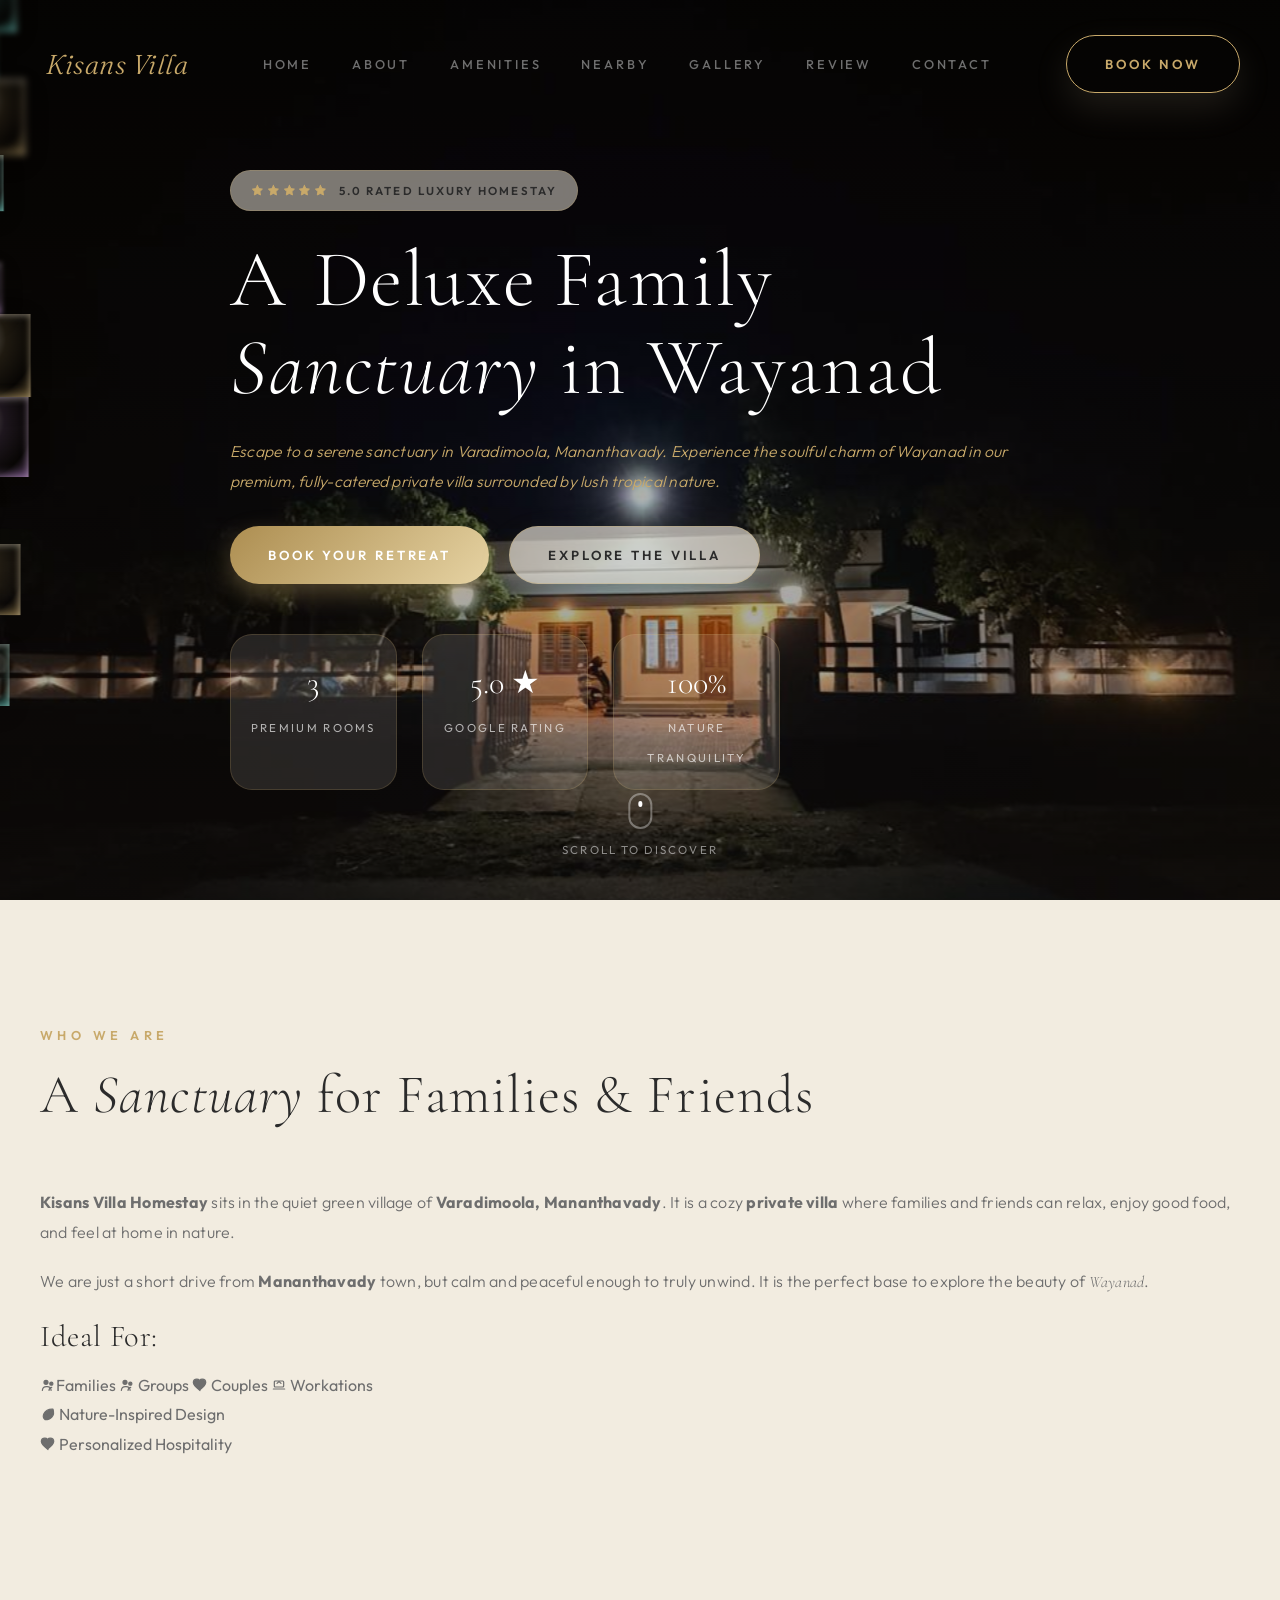
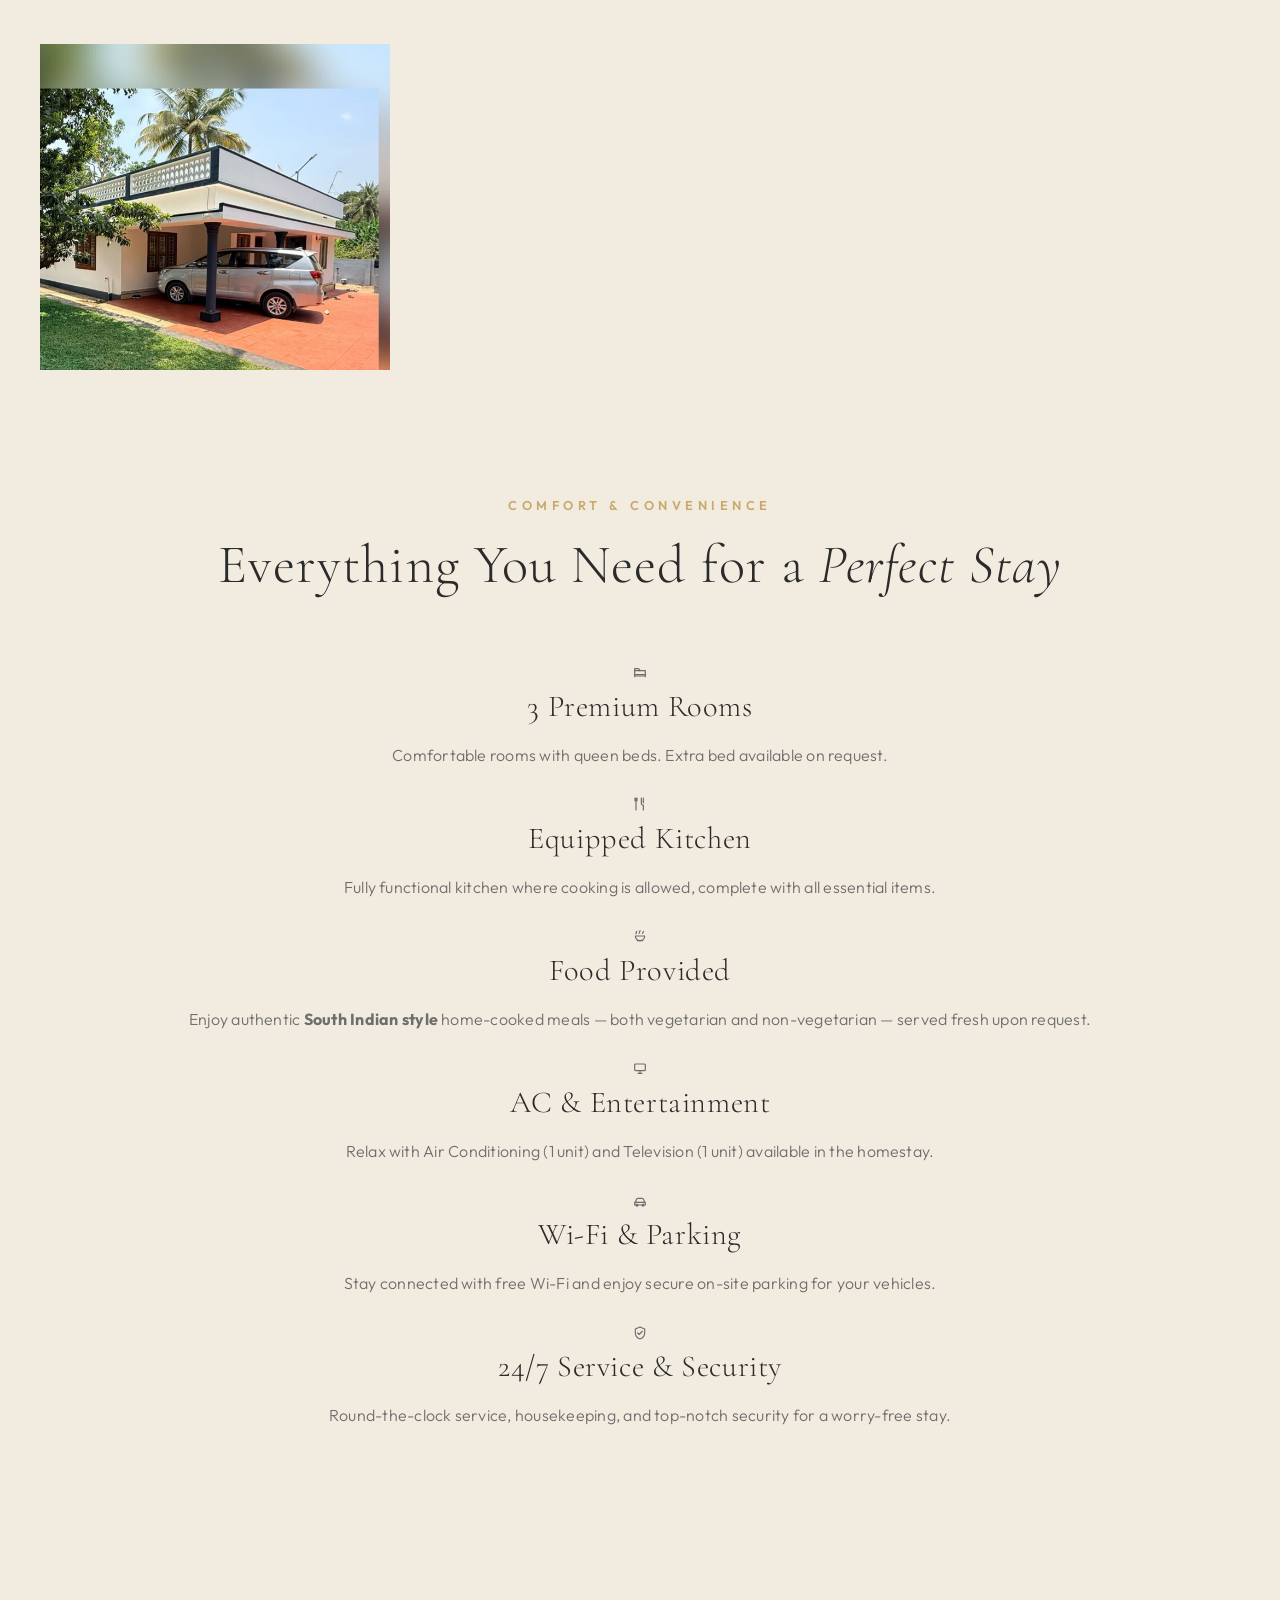
==== commit 723f9efa: "analytics chaanges" ====
--- a/index.html
+++ b/index.html
@@ -64,6 +64,7 @@
             href="https://fonts.googleapis.com/css2?family=Cormorant+Garamond:ital,wght@0,300;0,400;0,500;0,600;0,700;1,300;1,400;1,500;1,600&family=Fraunces:ital,opsz,wght@0,9..144,100..900;1,9..144,100..900&family=Outfit:wght@100..900&display=swap">
     </noscript>
     <!-- Favicons -->
+    <link rel="icon" type="image/png" sizes="48x48" href="assets/kisakvilla-fav.png">
     <link rel="icon" type="image/png" sizes="32x32" href="assets/kisakvilla-fav.png">
     <link rel="icon" type="image/png" sizes="16x16" href="assets/kisakvilla-fav.png">
     <link rel="apple-touch-icon" sizes="180x180" href="assets/kisakvilla-fav.png">
@@ -690,7 +691,7 @@
         "latitude": 11.8030,
         "longitude": 76.0070
       },
-      "hasMap": "https://maps.app.goo.gl/vbKAJJSENkekvc7W7",
+      "hasMap": "https://maps.app.goo.gl/KeDxQxAM4sJEWqbk7",
       "aggregateRating": {
         "@type": "AggregateRating",
         "ratingValue": "5.0",
@@ -724,7 +725,11 @@
       },
       "sameAs": [
         "https://kisansvillahomestay.com",
-        "https://maps.app.goo.gl/vbKAJJSENkekvc7W7"
+        "https://maps.app.goo.gl/KeDxQxAM4sJEWqbk7",
+        "https://www.facebook.com/profile.php?id=61590947073337",
+        "https://www.instagram.com/kisans_villa/",
+        "https://medium.com/@kisansvillahomestay",
+        "https://www.youtube.com/@Kisans-Villa-Homestay"
       ],
       "review": [
         {
@@ -948,27 +953,14 @@
         }
       ]
     }
-    <!-- Google Analytics: lazy-loaded after page load to avoid render-blocking -->
+    </script>
+    <!-- Google tag (gtag.js) -->
+    <script async src="https://www.googletagmanager.com/gtag/js?id=G-XM75YRJR8J"></script>
     <script>
-      window.dataLayer = window.dataLayer || [];
-      function gtag(){dataLayer.push(arguments);}
-      window.addEventListener('load', function () {
-          var loadAnalytics = function () {
-              var script = document.createElement('script');
-              script.async = true;
-              script.src = 'https://www.googletagmanager.com/gtag/js?id=G-XM75YRJR8J';
-              script.onload = function () {
-                  gtag('js', new Date());
-                  gtag('config', 'G-XM75YRJR8J');
-              };
-              document.head.appendChild(script);
-          };
-          if ('requestIdleCallback' in window) {
-              requestIdleCallback(loadAnalytics, { timeout: 3000 });
-          } else {
-              setTimeout(loadAnalytics, 0);
-          }
-      }, { once: true });
+        window.dataLayer = window.dataLayer || [];
+        function gtag() { dataLayer.push(arguments); }
+        gtag('js', new Date());
+        gtag('config', 'G-XM75YRJR8J');
     </script>
 </head>
 
@@ -1070,6 +1062,25 @@
             <path
                 d="M9.6 8.5c.2-.4.5-.5.8-.4l1 .3c.3.1.5.4.4.8l-.2 1c-.1.3 0 .5.2.8.4.6 1.2 1.5 2.1 2.1.3.2.5.3.8.2l1-.2c.4-.1.7.1.8.4l.3 1c.1.3 0 .6-.3.8-.6.5-1.4.8-2.2.8-2.5 0-5.5-2.5-5.8-5.7 0-.9.3-1.7.8-2.1z"
                 fill="none" />
+        </symbol>
+        <symbol id="icon-facebook" viewBox="0 0 24 24">
+            <path d="M18 2h-3a5 5 0 0 0-5 5v3H7v4h3v8h4v-8h3l1-4h-4V7a1 1 0 0 1 1-1h3z" fill="none" />
+        </symbol>
+        <symbol id="icon-instagram" viewBox="0 0 24 24">
+            <rect x="2" y="2" width="20" height="20" rx="5" ry="5" fill="none" />
+            <path d="M16 11.37A4 4 0 1 1 12.63 8 4 4 0 0 1 16 11.37z" fill="none" />
+            <line x1="17.5" y1="6.5" x2="17.51" y2="6.5" fill="none" />
+        </symbol>
+        <symbol id="icon-youtube" viewBox="0 0 24 24">
+            <path
+                d="M22.54 6.42a2.78 2.78 0 0 0-1.94-2C18.88 4 12 4 12 4s-6.88 0-8.6.46a2.78 2.78 0 0 0-1.94 2A29 29 0 0 0 1 11.75a29 29 0 0 0 .46 5.33A2.78 2.78 0 0 0 3.4 19c1.72.46 8.6.46 8.6.46s6.88 0 8.6-.46a2.78 2.78 0 0 0 1.94-2 29 29 0 0 0 .46-5.25 29 29 0 0 0-.46-5.33z"
+                fill="none" />
+            <polygon points="9.75 15.02 15.5 11.75 9.75 8.48 9.75 15.02" fill="none" />
+        </symbol>
+        <symbol id="icon-medium" viewBox="0 0 24 24">
+            <circle cx="5" cy="12" r="4" fill="none" />
+            <ellipse cx="12.5" cy="12" rx="2" ry="4" fill="none" />
+            <ellipse cx="18.5" cy="12" rx="1" ry="4" fill="none" />
         </symbol>
     </svg>
 
@@ -1734,9 +1745,31 @@
                     </div>
 
                     <div class="social-links scroll-reveal" style="margin-left: 60px; transition-delay: 0.3s">
-                        <a href="#" aria-label="Facebook" class="social-icon">F</a>
-                        <a href="#" aria-label="Instagram" class="social-icon">IG</a>
-                        <a href="https://maps.app.goo.gl/vbKAJJSENkekvc7W7" target="_blank"
+                        <a href="https://www.facebook.com/profile.php?id=61590947073337" target="_blank"
+                            aria-label="Facebook" class="social-icon">
+                            <svg class="ui-icon">
+                                <use href="#icon-facebook"></use>
+                            </svg>
+                        </a>
+                        <a href="https://www.instagram.com/kisans_villa/" target="_blank" aria-label="Instagram"
+                            class="social-icon">
+                            <svg class="ui-icon">
+                                <use href="#icon-instagram"></use>
+                            </svg>
+                        </a>
+                        <a href="https://medium.com/@kisansvillahomestay" target="_blank" aria-label="Medium"
+                            class="social-icon">
+                            <svg class="ui-icon">
+                                <use href="#icon-medium"></use>
+                            </svg>
+                        </a>
+                        <a href="https://www.youtube.com/@Kisans-Villa-Homestay" target="_blank" aria-label="YouTube"
+                            class="social-icon">
+                            <svg class="ui-icon">
+                                <use href="#icon-youtube"></use>
+                            </svg>
+                        </a>
+                        <a href="https://maps.app.goo.gl/KeDxQxAM4sJEWqbk7" target="_blank"
                             class="btn btn-outline small">Get Directions</a>
                     </div>
                 </div>
@@ -1758,6 +1791,32 @@
                 <span class="logo-text"> <span>Kisans Villa</span></span>
                 <p>Experience authentic Wayanad hospitality in our premium family retreat. Tranquility meets luxury in
                     the heart of nature.</p>
+                <div class="social-links">
+                    <a href="https://www.facebook.com/profile.php?id=61590947073337" target="_blank"
+                        aria-label="Facebook" class="social-icon">
+                        <svg class="ui-icon">
+                            <use href="#icon-facebook"></use>
+                        </svg>
+                    </a>
+                    <a href="https://www.instagram.com/kisans_villa/" target="_blank" aria-label="Instagram"
+                        class="social-icon">
+                        <svg class="ui-icon">
+                            <use href="#icon-instagram"></use>
+                        </svg>
+                    </a>
+                    <a href="https://medium.com/@kisansvillahomestay" target="_blank" aria-label="Medium"
+                        class="social-icon">
+                        <svg class="ui-icon">
+                            <use href="#icon-medium"></use>
+                        </svg>
+                    </a>
+                    <a href="https://www.youtube.com/@Kisans-Villa-Homestay" target="_blank" aria-label="YouTube"
+                        class="social-icon">
+                        <svg class="ui-icon">
+                            <use href="#icon-youtube"></use>
+                        </svg>
+                    </a>
+                </div>
             </div>
             <div class="footer-links">
                 <h4>Quick Links</h4>
@@ -1790,7 +1849,7 @@
             </svg>
             <span>Call Now</span>
         </a>
-        <a href="https://maps.app.goo.gl/vbKAJJSENkekvc7W7" target="_blank" class="sticky-btn map-btn">
+        <a href="https://maps.app.goo.gl/KeDxQxAM4sJEWqbk7" target="_blank" class="sticky-btn map-btn">
             <svg class="ui-icon">
                 <use href="#icon-map-marker"></use>
             </svg>
@@ -1805,8 +1864,9 @@
     <!-- Lightbox Modal for Gallery -->
     <div id="gallery-lightbox" class="lightbox-modal">
         <span class="lightbox-close">&times;</span>
-        <button class="lightbox-btn lightbox-prev" aria-label="Previous Image"><i class="ui-icon">
-                <use href="#icon-chevron-left"></use></svg></button>
+        <button class="lightbox-btn lightbox-prev" aria-label="Previous Image"><svg class="ui-icon">
+                <use href="#icon-chevron-left"></use>
+            </svg></button>
         <div class="lightbox-content">
             <img id="lightbox-img" src="" alt="Enlarged gallery view">
             <div id="lightbox-caption"></div>
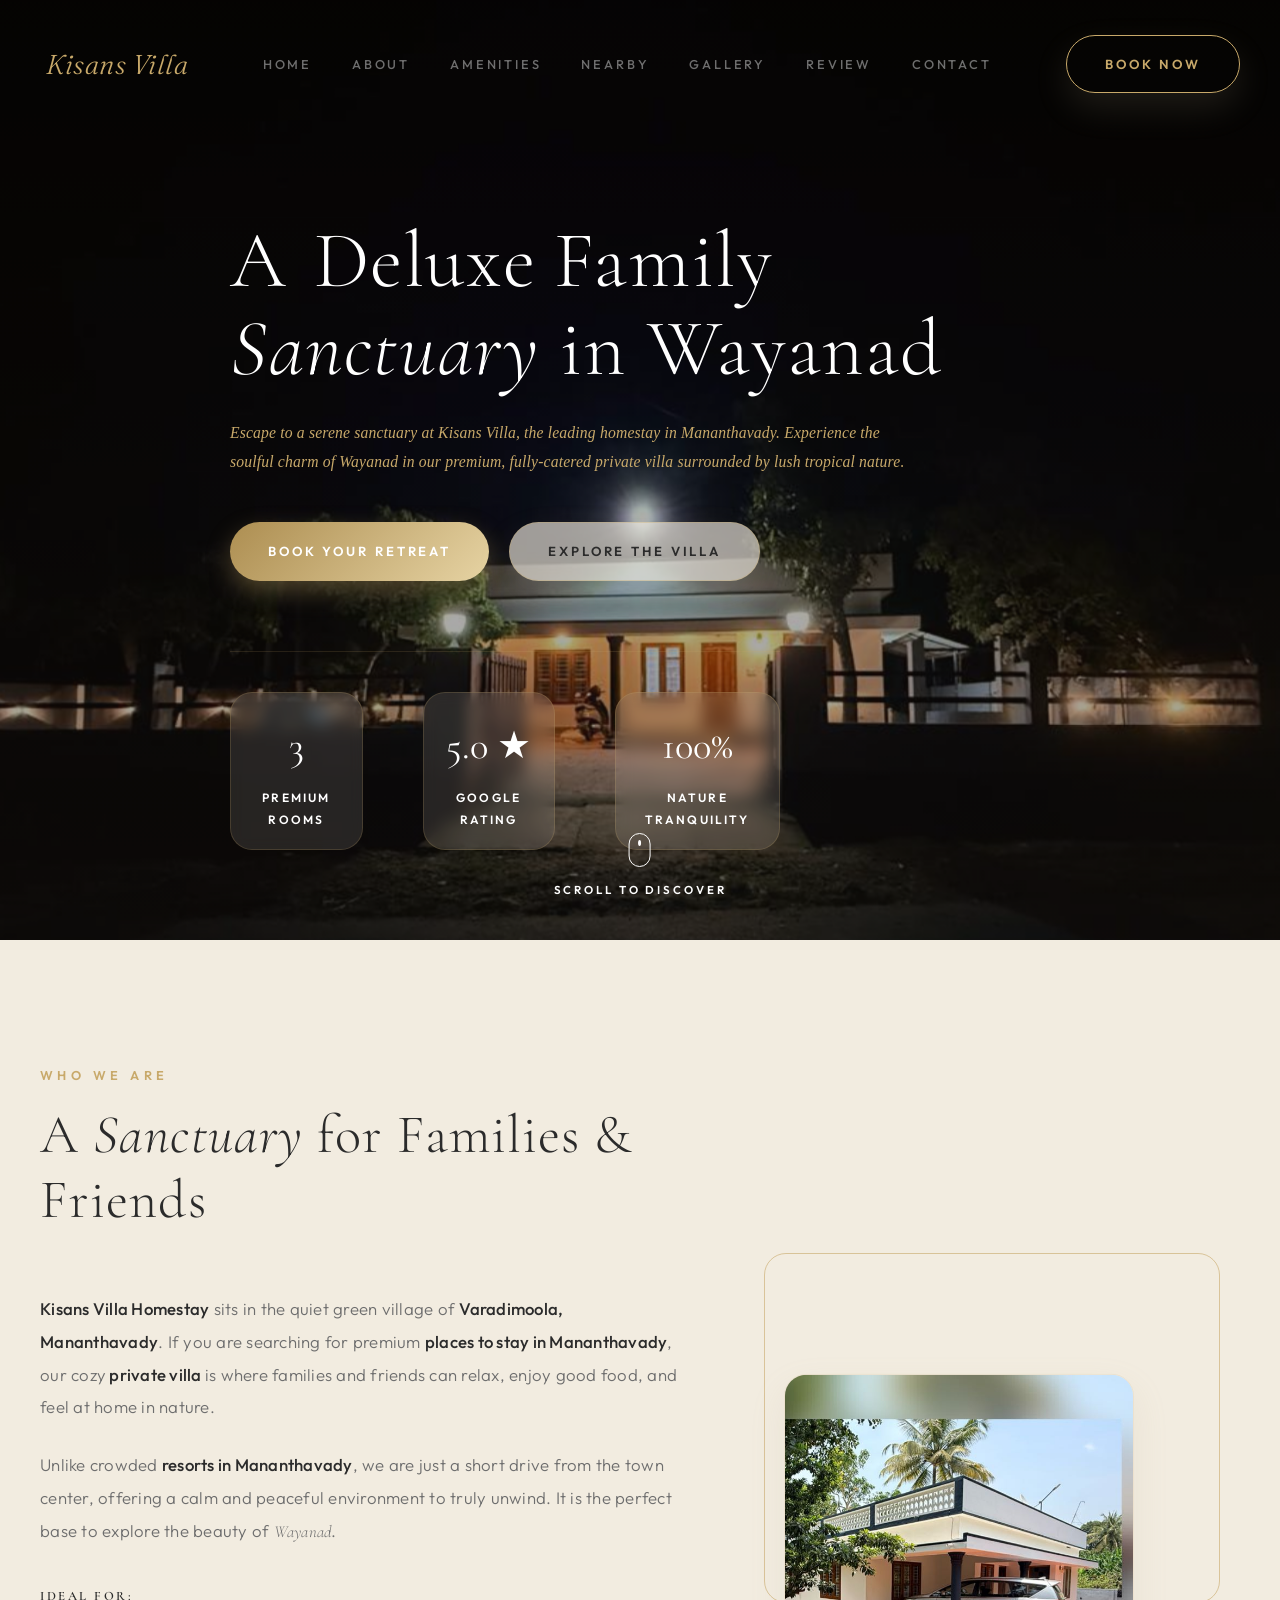
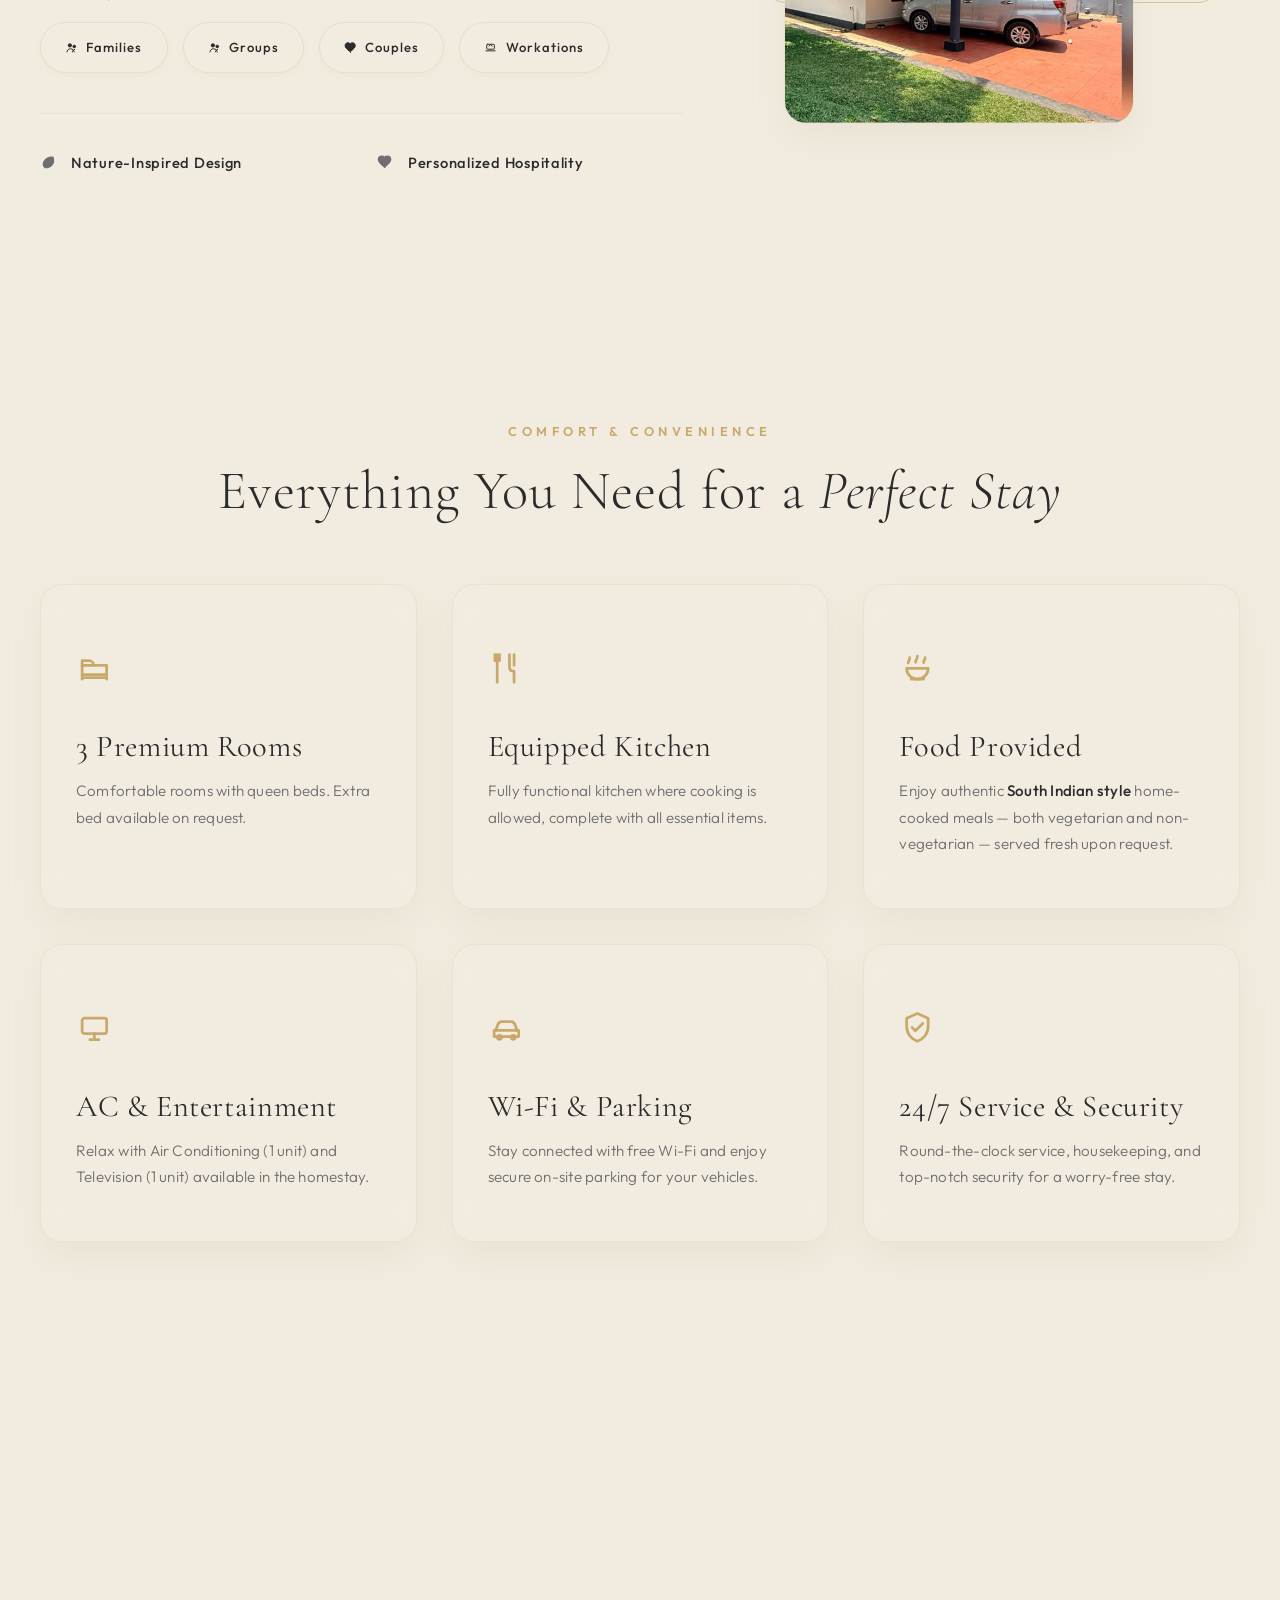
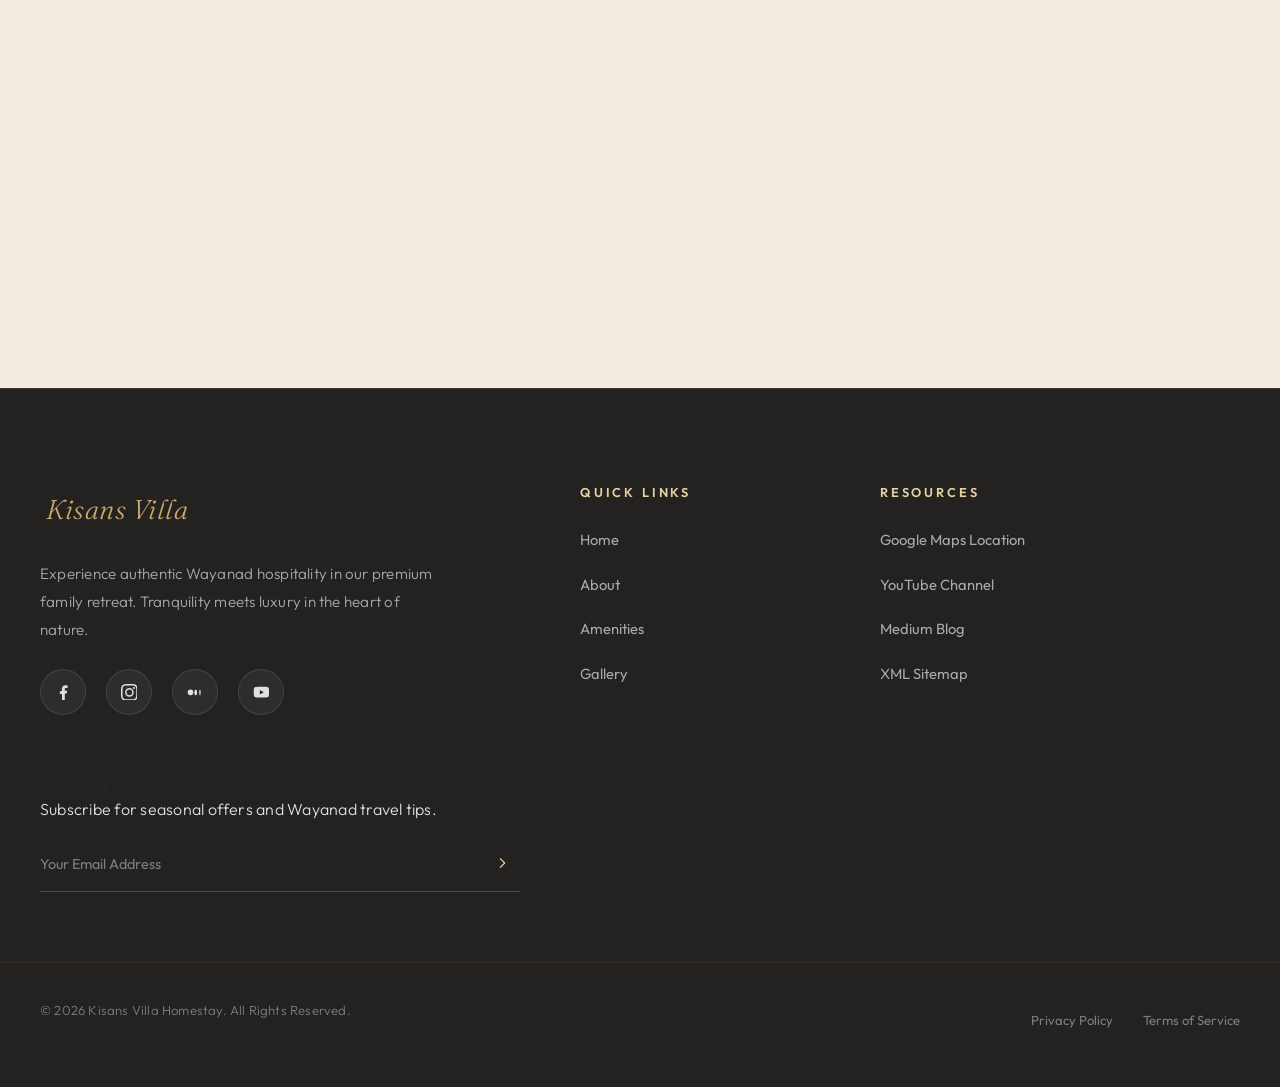
==== commit c307b872: "new changes with new disign" ====
--- a/index.html
+++ b/index.html
@@ -12,9 +12,9 @@
     <link rel="alternate" hreflang="en" href="https://kisansvillahomestay.com/">
     <link rel="alternate" hreflang="x-default" href="https://kisansvillahomestay.com/">
     <meta name="description"
-        content="Book Kisans Villa Homestay in Varadimoola, Mananthavady, Wayanad. 3 premium rooms, home-cooked meals, free Wi-Fi & parking. Just 2.5 KM from Mananthavady town. Best rate guaranteed — no booking fees.">
+        content="Book Kisans Villa Homestay in Varadimoola, Mananthavady, Wayanad. The best homestay and hotel in Mananthavady offering premium AC rooms, home-cooked Kerala meals, free Wi-Fi & parking. Just 2.5 KM from Mananthavady town. Direct booking - best rate guaranteed.">
     <meta name="keywords"
-        content="homestay in Mananthavady, family stay Varadimoola, Wayanad homestay, Kisans Villa Homestay, private villa Wayanad, luxury homestay Kerala, budget homestay Wayanad, couple friendly homestay Wayanad, near Mananthavady town, Kerala homestay booking">
+        content="homestay in mananthavady, best hotel in mananthavady, best homestay in mananthavady, resorts in mananthavady, places to stay in mananthavady, hotels in mananthavady, luxury homestay wayanad, budget homestay mananthavady, family resort wayanad, kisans villa homestay, varadimoola stay">
     <meta name="robots" content="index, follow, max-snippet:-1, max-image-preview:large, max-video-preview:-1">
     <meta name="author" content="Kisans Villa Homestay">
     <meta name="theme-color" content="#C8A96A">
@@ -29,7 +29,7 @@
     <meta property="og:url" content="https://kisansvillahomestay.com/">
     <meta property="og:title" content="Kisans Villa Homestay | Luxury Homestay in Mananthavady, Wayanad">
     <meta property="og:description"
-        content="3 premium rooms, home-cooked meals & free parking in Varadimoola, Mananthavady. Book directly — no fees. Experience authentic Kerala hospitality in Wayanad.">
+        content="Book Kisans Villa, the best homestay in Mananthavady, Wayanad. Premium rooms, authentic home-cooked meals, free parking & Wi-Fi. Experience real Kerala hospitality.">
     <meta property="og:image" content="https://kisansvillahomestay.com/assets/kisan-villa-front-view.jpeg">
     <meta property="og:image:width" content="1200">
     <meta property="og:image:height" content="630">
@@ -42,10 +42,10 @@
     <meta name="twitter:site" content="@KisansVilla">
     <meta name="twitter:title" content="Kisans Villa Homestay | Luxury Homestay in Mananthavady, Wayanad">
     <meta name="twitter:description"
-        content="3 premium rooms, home-cooked meals & free parking in Varadimoola, Mananthavady. Experience authentic Kerala hospitality in Wayanad.">
+        content="Book Kisans Villa, the best homestay in Mananthavady, Wayanad. Premium rooms, authentic home-cooked meals, free parking & Wi-Fi. Experience real Kerala hospitality.">
     <meta name="twitter:image" content="https://kisansvillahomestay.com/assets/kisan-villa-front-view.jpeg">
     <meta name="twitter:image:alt" content="Kisans Villa Homestay exterior view - Wayanad, Kerala">
-    <meta name="google-site-verification" content="82hOvyyFfT_-B_PhGTdLZyGN35W6TFKk0ge4Hc3U-5Q" />
+    <meta name="google-site-verification" content="82hOvyyFT_-B_PhGTdLZyGN35W6TFKk0ge4Hc3U-5Q" />
     <link rel="preload" as="image" href="assets/kisan-villa-landing.jpeg" fetchpriority="high">
     <!-- DNS Prefetch for faster external resource loading -->
     <link rel="dns-prefetch" href="//fonts.googleapis.com">
@@ -1058,29 +1058,21 @@
             <circle cx="12" cy="11" r="1.8" />
         </symbol>
         <symbol id="icon-whatsapp" viewBox="0 0 24 24">
-            <path d="M12 3.5a8.5 8.5 0 00-7.3 12.9L4 21l4.8-1.1A8.5 8.5 0 1012 3.5z" fill="none" />
-            <path
-                d="M9.6 8.5c.2-.4.5-.5.8-.4l1 .3c.3.1.5.4.4.8l-.2 1c-.1.3 0 .5.2.8.4.6 1.2 1.5 2.1 2.1.3.2.5.3.8.2l1-.2c.4-.1.7.1.8.4l.3 1c.1.3 0 .6-.3.8-.6.5-1.4.8-2.2.8-2.5 0-5.5-2.5-5.8-5.7 0-.9.3-1.7.8-2.1z"
-                fill="none" />
+            <path fill-rule="evenodd" clip-rule="evenodd" d="M12.004 2c-5.518 0-9.996 4.477-9.996 9.995 0 1.763.458 3.483 1.328 5.007L2 22l5.127-1.344a9.92 9.92 0 004.877 1.28c5.519 0 10-4.479 10-9.997C22.004 6.478 17.522 2 12.004 2zm5.82 14.18c-.274.771-1.36 1.397-2.193 1.48-.567.056-1.309.07-2.106-.185-.505-.163-1.127-.406-1.892-.734-3.266-1.393-5.385-4.678-5.548-4.9-.163-.22-1.309-1.722-1.309-3.284 0-1.562.819-2.33 1.111-2.639.293-.309.64-.386.853-.386.214 0 .428.001.614.009.197.008.461-.073.722.56.262.633.896 2.164.973 2.32.077.155.129.336.026.542-.103.206-.155.335-.309.516-.155.18-.325.402-.464.538-.155.152-.317.319-.136.63.18.31.802 1.308 1.72 2.122 1.18 1.047 2.176 1.371 2.485 1.527.31.155.49.129.673-.078.181-.206.775-.898.981-1.207.206-.31.413-.258.696-.155.284.103 1.797.84 2.106.994.31.155.516.232.593.361.077.13.077.747-.197 1.517z" />
         </symbol>
         <symbol id="icon-facebook" viewBox="0 0 24 24">
-            <path d="M18 2h-3a5 5 0 0 0-5 5v3H7v4h3v8h4v-8h3l1-4h-4V7a1 1 0 0 1 1-1h3z" fill="none" />
+            <path d="M14 13.5h2.5l1-4H14v-2c0-1.03.3-1.8 1.8-1.8H18V2.06c-.58-.08-1.78-.18-3-.18-3.1 0-5.18 1.89-5.18 5.34v3.1H7v4h3v8.5h4v-8.5z" />
         </symbol>
         <symbol id="icon-instagram" viewBox="0 0 24 24">
-            <rect x="2" y="2" width="20" height="20" rx="5" ry="5" fill="none" />
-            <path d="M16 11.37A4 4 0 1 1 12.63 8 4 4 0 0 1 16 11.37z" fill="none" />
-            <line x1="17.5" y1="6.5" x2="17.51" y2="6.5" fill="none" />
+            <path fill-rule="evenodd" clip-rule="evenodd" d="M12 2.163c3.204 0 3.584.012 4.85.07 3.252.148 4.771 1.691 4.919 4.919.058 1.265.069 1.645.069 4.849 0 3.205-.012 3.584-.069 4.849-.149 3.225-1.664 4.771-4.919 4.919-1.266.058-1.644.07-4.85.07-3.204 0-3.584-.012-4.849-.07-3.26-.149-4.771-1.699-4.919-4.92-.058-1.265-.07-1.644-.07-4.849 0-3.204.013-3.583.07-4.849.149-3.227 1.664-4.771 4.919-4.919 1.266-.057 1.645-.069 4.849-.069zM12 0C8.741 0 8.333.014 7.053.072 2.695.272.273 2.69.073 7.051.014 8.333 0 8.741 0 12c0 3.259.014 3.668.072 4.948.2 4.358 2.618 6.78 6.98 6.98C8.333 23.986 8.741 24 12 24c3.259 0 3.668-.014 4.948-.072 4.354-.2 6.782-2.618 6.979-6.98.059-1.28.073-1.689.073-4.948 0-3.259-.014-3.667-.072-4.947-.196-4.354-2.617-6.78-6.979-6.98C15.668.014 15.259 0 12 0zm0 5.838a6.162 6.162 0 100 12.324 6.162 6.162 0 000-12.324zM12 16a4 4 0 110-8 4 4 0 010 8zm6.406-11.845a1.44 1.44 0 100 2.881 1.44 1.44 0 000-2.881z" />
         </symbol>
         <symbol id="icon-youtube" viewBox="0 0 24 24">
-            <path
-                d="M22.54 6.42a2.78 2.78 0 0 0-1.94-2C18.88 4 12 4 12 4s-6.88 0-8.6.46a2.78 2.78 0 0 0-1.94 2A29 29 0 0 0 1 11.75a29 29 0 0 0 .46 5.33A2.78 2.78 0 0 0 3.4 19c1.72.46 8.6.46 8.6.46s6.88 0 8.6-.46a2.78 2.78 0 0 0 1.94-2 29 29 0 0 0 .46-5.25 29 29 0 0 0-.46-5.33z"
-                fill="none" />
-            <polygon points="9.75 15.02 15.5 11.75 9.75 8.48 9.75 15.02" fill="none" />
+            <path fill-rule="evenodd" d="M22.54 6.42a2.78 2.78 0 0 0-1.94-2C18.88 4 12 4 12 4s-6.88 0-8.6.46a2.78 2.78 0 0 0-1.94 2A29 29 0 0 0 1 11.75a29 29 0 0 0 .46 5.33A2.78 2.78 0 0 0 3.4 19c1.72.46 8.6.46 8.6.46s6.88 0 8.6-.46a2.78 2.78 0 0 0 1.94-2 29 29 0 0 0 .46-5.25 29 29 0 0 0-.46-5.33zM9.75 15.02l5.75-3.27-5.75-3.27z" />
         </symbol>
         <symbol id="icon-medium" viewBox="0 0 24 24">
-            <circle cx="5" cy="12" r="4" fill="none" />
-            <ellipse cx="12.5" cy="12" rx="2" ry="4" fill="none" />
-            <ellipse cx="18.5" cy="12" rx="1" ry="4" fill="none" />
+            <circle cx="5" cy="12" r="4" />
+            <ellipse cx="12.5" cy="12" rx="2" ry="4" />
+            <ellipse cx="18.5" cy="12" rx="1" ry="4" />
         </symbol>
     </svg>
 
@@ -1138,7 +1130,7 @@
             <h1 class="reveal-text">A <span class="hero-rotating-word"
                     data-words="Luxury,Deluxe,Homely,Nature,Haveny,Hidden">Luxury</span>&thinsp;Family <span
                     class="italic-serif">Sanctuary</span> in Wayanad</h1>
-            <p class="reveal-text-sub">Escape to a serene sanctuary in Varadimoola, Mananthavady. Experience the soulful
+            <p class="reveal-text-sub">Escape to a serene sanctuary at Kisans Villa, the leading homestay in Mananthavady. Experience the soulful
                 charm of Wayanad in our premium, fully-catered private villa surrounded by lush tropical nature.</p>
             <div class="hero-btns reveal-btns">
                 <a href="#booking" class="btn btn-primary btn-glow">Book Your Retreat</a>
@@ -1174,10 +1166,9 @@
                 <h2 class="section-title">A <span class="italic-serif">Sanctuary</span> for Families & Friends</h2>
                 <p><strong>Kisans Villa Homestay</strong> sits in the quiet green village of <strong>Varadimoola,
                         Mananthavady</strong>.
-                    It is a cozy<strong> private villa </strong>where families and friends can relax, enjoy good food,
-                    and feel at home
-                    in nature.</p>
-                <p>We are just a short drive from <strong> Mananthavady</strong> town, but calm and peaceful enough to
+                    If you are searching for premium <strong>places to stay in Mananthavady</strong>, our cozy<strong> private villa </strong>is where families and friends can relax, enjoy good food,
+                    and feel at home in nature.</p>
+                <p>Unlike crowded <strong>resorts in Mananthavady</strong>, we are just a short drive from the town center, offering a calm and peaceful environment to
                     truly unwind. It is the perfect base to explore the beauty of <span
                         class="italic-serif">Wayanad</span>.</p>
 
@@ -1484,7 +1475,7 @@
                     beauty of Wayanad
                     and Kerala to the world.</p>
                 <p>Through our parent company, <strong>Khaleej Tours</strong>, we provide complete travel and tourism
-                    packages to make your vacation unforgettable. Let us handle your itinerary while you relax.</p>
+                    packages to make your vacation unforgettable. Let us handle your itinerary while you relax. Whether you are looking for the absolute <strong>best hotel in Mananthavady</strong> or a premium homestay package, we arrange everything to perfection.</p>
 
                 <a href="https://khaleejtours.com/" target="_blank" class="btn btn-primary btn-glow"
                     style="margin-top: 30px;">Visit Khaleej Tours <svg class="ui-icon"
@@ -1586,7 +1577,7 @@
                         </select>
                     </div>
                     <button type="submit" class="btn btn-primary btn-block whatsapp-btn">
-                        Check Availability <span class="brand-icon brand-icon-wa" aria-hidden="true">WA</span>
+                        Check Availability <svg class="ui-icon brand-icon-svg" aria-hidden="true"><use href="#icon-whatsapp"></use></svg>
                     </button>
                     <p class="form-footer">Ask about our special discounts! Or book directly via <a
                             href="https://wa.me/919846294858">WhatsApp</a></p>
@@ -1693,6 +1684,80 @@
         </div>
     </section>
 
+    <!-- Frequently Asked Questions Section -->
+    <section id="faq" class="faq section-padding">
+        <div class="container">
+            <div class="text-center" style="margin-bottom: 50px;">
+                <span class="section-subtitle">Common Questions</span>
+                <h2 class="section-title">Frequently Asked <span class="italic-serif">Questions</span></h2>
+                <p style="color: var(--text-light); max-width: 600px; margin: 0 auto;">Everything you need to know about planning your perfect stay, local activities, and finding the best homestay experience in Wayanad.</p>
+            </div>
+            
+            <div class="faq-accordion scroll-reveal">
+                <div class="faq-item">
+                    <button class="faq-trigger" aria-expanded="false" aria-controls="faq-ans-1">
+                        <span class="faq-question">What makes Kisans Villa the best homestay in Mananthavady?</span>
+                        <span class="faq-icon" aria-hidden="true"></span>
+                    </button>
+                    <div id="faq-ans-1" class="faq-content" aria-hidden="true">
+                        <div class="faq-body">
+                            <p>Kisans Villa Homestay offers an authentic blending of high-end luxury and rustic tropical charm. Located in Varadimoola near Mananthavady, we provide premium family rooms, breathtaking landscape views, customized home-cooked Kerala cuisine, and personalized plantation tour packages. Unlike typical hotels in Mananthavady, our property offers complete privacy, tranquility, and a dedicated host family experience that will make you feel right at home.</p>
+                        </div>
+                    </div>
+                </div>
+
+                <div class="faq-item">
+                    <button class="faq-trigger" aria-expanded="false" aria-controls="faq-ans-2">
+                        <span class="faq-question">How does Kisans Villa compare to a standard hotel or other resorts in Mananthavady?</span>
+                        <span class="faq-icon" aria-hidden="true"></span>
+                    </button>
+                    <div id="faq-ans-2" class="faq-content" aria-hidden="true">
+                        <div class="faq-body">
+                            <p>While looking for places to stay in Mananthavady, travelers often debate between hotels and resorts. Kisans Villa offers the best of both worlds: the professional cleanliness and high-end amenities of a premium hotel, combined with the scenic tranquility and spacious outdoor areas of top resorts in Mananthavady. Additionally, you get direct personalization—from meal menus to checkout times—that larger hotels simply cannot offer.</p>
+                        </div>
+                    </div>
+                </div>
+
+                <div class="faq-item">
+                    <button class="faq-trigger" aria-expanded="false" aria-controls="faq-ans-3">
+                        <span class="faq-question">What are the top nearby attractions to visit from Kisans Villa Homestay?</span>
+                        <span class="faq-icon" aria-hidden="true"></span>
+                    </button>
+                    <div id="faq-ans-3" class="faq-content" aria-hidden="true">
+                        <div class="faq-body">
+                            <p>Our homestay is located near key Wayanad sights. You can easily visit the historic Banasura Sagar Dam (the largest earth dam in India), the ancient Thirunelli Temple, Kuruva Dweep (island pathway), and Karlad Lake. We can arrange guided safari tours and plantation walks directly from the property to make your sightseeing seamless.</p>
+                        </div>
+                    </div>
+                </div>
+
+                <div class="faq-item">
+                    <button class="faq-trigger" aria-expanded="false" aria-controls="faq-ans-4">
+                        <span class="faq-question">How do we reach the homestay, and do you offer parking?</span>
+                        <span class="faq-icon" aria-hidden="true"></span>
+                    </button>
+                    <div id="faq-ans-4" class="faq-content" aria-hidden="true">
+                        <div class="faq-body">
+                            <p>Kisans Villa Homestay is easily accessible by road from Mananthavady town. You can find our exact coordinates via our <a href="https://maps.app.goo.gl/KeDxQxAM4sJEWqbk7" target="_blank" rel="noopener">Google Maps Location Link</a>. We offer ample, secure private parking space on-site for both two-wheelers and four-wheelers free of charge.</p>
+                        </div>
+                    </div>
+                </div>
+
+                <div class="faq-item">
+                    <button class="faq-trigger" aria-expanded="false" aria-controls="faq-ans-5">
+                        <span class="faq-question">Are home-cooked meals provided at Kisans Villa?</span>
+                        <span class="faq-icon" aria-hidden="true"></span>
+                    </button>
+                    <div id="faq-ans-5" class="faq-content" aria-hidden="true">
+                        <div class="faq-body">
+                            <p>Yes, we specialize in authentic Kerala home-cooked cuisine. Guests can request traditional breakfasts (such as Appam or Puttu) and local special dinners. We prepare dishes using fresh, locally sourced spices and ingredients. Please notify us of any dietary restrictions or preferences ahead of arrival.</p>
+                        </div>
+                    </div>
+                </div>
+            </div>
+        </div>
+    </section>
+
+
     <!-- Map & Contact Section -->
     <section id="contact" class="contact section-padding">
         <div class="container">
@@ -1747,25 +1812,25 @@
                     <div class="social-links scroll-reveal" style="margin-left: 60px; transition-delay: 0.3s">
                         <a href="https://www.facebook.com/profile.php?id=61590947073337" target="_blank"
                             aria-label="Facebook" class="social-icon">
-                            <svg class="ui-icon">
+                            <svg class="ui-icon brand-icon-svg">
                                 <use href="#icon-facebook"></use>
                             </svg>
                         </a>
                         <a href="https://www.instagram.com/kisans_villa/" target="_blank" aria-label="Instagram"
                             class="social-icon">
-                            <svg class="ui-icon">
+                            <svg class="ui-icon brand-icon-svg">
                                 <use href="#icon-instagram"></use>
                             </svg>
                         </a>
                         <a href="https://medium.com/@kisansvillahomestay" target="_blank" aria-label="Medium"
                             class="social-icon">
-                            <svg class="ui-icon">
+                            <svg class="ui-icon brand-icon-svg">
                                 <use href="#icon-medium"></use>
                             </svg>
                         </a>
                         <a href="https://www.youtube.com/@Kisans-Villa-Homestay" target="_blank" aria-label="YouTube"
                             class="social-icon">
-                            <svg class="ui-icon">
+                            <svg class="ui-icon brand-icon-svg">
                                 <use href="#icon-youtube"></use>
                             </svg>
                         </a>
@@ -1794,25 +1859,25 @@
                 <div class="social-links">
                     <a href="https://www.facebook.com/profile.php?id=61590947073337" target="_blank"
                         aria-label="Facebook" class="social-icon">
-                        <svg class="ui-icon">
+                        <svg class="ui-icon brand-icon-svg">
                             <use href="#icon-facebook"></use>
                         </svg>
                     </a>
                     <a href="https://www.instagram.com/kisans_villa/" target="_blank" aria-label="Instagram"
                         class="social-icon">
-                        <svg class="ui-icon">
+                        <svg class="ui-icon brand-icon-svg">
                             <use href="#icon-instagram"></use>
                         </svg>
                     </a>
                     <a href="https://medium.com/@kisansvillahomestay" target="_blank" aria-label="Medium"
                         class="social-icon">
-                        <svg class="ui-icon">
+                        <svg class="ui-icon brand-icon-svg">
                             <use href="#icon-medium"></use>
                         </svg>
                     </a>
                     <a href="https://www.youtube.com/@Kisans-Villa-Homestay" target="_blank" aria-label="YouTube"
                         class="social-icon">
-                        <svg class="ui-icon">
+                        <svg class="ui-icon brand-icon-svg">
                             <use href="#icon-youtube"></use>
                         </svg>
                     </a>
@@ -1827,9 +1892,26 @@
                     <li><a href="#gallery">Gallery</a></li>
                 </ul>
             </div>
-            <div class="footer-contact">
+            <div class="footer-links">
+                <h4>Resources</h4>
+                <ul>
+                    <li><a href="https://maps.app.goo.gl/KeDxQxAM4sJEWqbk7" target="_blank" rel="noopener">Google Maps Location</a></li>
+                    <li><a href="https://www.youtube.com/@Kisans-Villa-Homestay" target="_blank" rel="noopener">YouTube Channel</a></li>
+                    <li><a href="https://medium.com/@kisansvillahomestay" target="_blank" rel="noopener">Medium Blog</a></li>
+                    <li><a href="https://kisansvillahomestay.com/sitemap.xml" target="_blank">XML Sitemap</a></li>
+                </ul>
+            </div>
+            <div class="footer-newsletter">
                 <h4>Newsletter</h4>
                 <p>Subscribe for seasonal offers and Wayanad travel tips.</p>
+                <form class="newsletter-form" onsubmit="event.preventDefault(); alert('Thank you for subscribing!');">
+                    <input type="email" placeholder="Your Email Address" required aria-label="Email Address">
+                    <button type="submit" aria-label="Subscribe">
+                        <svg class="ui-icon">
+                            <use href="#icon-chevron-right"></use>
+                        </svg>
+                    </button>
+                </form>
             </div>
         </div>
         <div class="footer-bottom container">
@@ -1856,7 +1938,9 @@
             <span>Directions</span>
         </a>
         <a href="https://wa.me/919846294858" class="sticky-btn book-btn">
-            <span class="brand-icon brand-icon-wa" aria-hidden="true">WA</span>
+            <svg class="ui-icon brand-icon-svg" aria-hidden="true">
+                <use href="#icon-whatsapp"></use>
+            </svg>
             <span>WhatsApp</span>
         </a>
     </div>
--- a/style.css
+++ b/style.css
@@ -0,0 +1,2806 @@
+/* 
+ * KISANS VILLA HOMESTAY - LUXURY TROPICAL MODERN RESORT DESIGN SYSTEM
+ * Theme: Soft, Warm, Airy Luxury / Warm Ivory, Soft Linen, Gold & Tropical Accents
+ * Fonts: Cormorant Garamond (Headings), Fraunces (Accent Serif), Outfit (Body)
+ */
+
+/* ==========================================
+   DESIGN TOKENS & VARIABLES (WARM RESORT THEME)
+   ========================================== */
+:root {
+    --primary-bg: #F2ECE0;
+    /* Soothing Cozy Ivory / Warm Resort Sand */
+    --bg-secondary: #E5DCCB;
+    /* Grounded Cozy Sand / Earthy Linen */
+    --bg-card: rgba(242, 236, 224, 0.45);
+    /* Soft Warm Sand with reduced opacity (0.45) for supreme comfort */
+
+    --accent-gold: #C8A96A;
+    /* Metallic Gold */
+    --accent-gold-rgb: 200, 169, 106;
+    --accent-gold-hover: #DBC088;
+    --accent-champagne: #E6D3A3;
+    /* Champagne Gold */
+    --accent-teal: #A4C4AB;
+    /* Soft Tropical Green/Teal */
+
+    --text-primary: #2B2B2B;
+    /* Charcoal Dark Gray */
+    --text-secondary: #6E6E6E;
+    /* Muted Slate Gray */
+    --text-light: #9B9B9B;
+
+    /* Fonts */
+    --font-heading: 'Cormorant Garamond', Georgia, serif;
+    --font-accent: 'Fraunces', Georgia, serif;
+    --font-body: 'Outfit', sans-serif;
+
+    /* Layout & Curves */
+    --card-radius: 22px;
+    --pill-radius: 50px;
+    --transition-slow: all 0.8s cubic-bezier(0.16, 1, 0.3, 1);
+    --transition-medium: all 0.4s cubic-bezier(0.16, 1, 0.3, 1);
+    --transition-fast: all 0.25s ease;
+    --section-padding: 120px 0;
+
+    /* Luxury Glassmorphism & Depth Shadows */
+    --soft-shadow: 0 15px 35px rgba(183, 168, 143, 0.14);
+    --hover-shadow: 0 25px 50px rgba(183, 168, 143, 0.25);
+    --gold-glow: 0 10px 30px rgba(200, 169, 106, 0.2);
+    --glass-border: rgba(200, 169, 106, 0.15);
+    /* Soft warm gold edge to eliminate harsh white glare */
+    --glass-border-gold: rgba(200, 169, 106, 0.22);
+    --inner-highlight: inset 0 1px 0 rgba(242, 236, 224, 0.5);
+    /* Soothing warm sand highlight */
+
+    /* Gradients */
+    --gold-gradient: linear-gradient(135deg, #ad8e51 0%, #E6D3A3 100%);
+    --sunlight-gradient: linear-gradient(180deg, rgba(242, 236, 224, 0.15) 0%, #F2ECE0 100%);
+    --tropical-gradient: linear-gradient(135deg, rgba(164, 196, 171, 0.15) 0%, rgba(230, 211, 163, 0.18) 100%);
+}
+
+/* ==========================================
+   BASE STYLES & RESET
+   ========================================== */
+*,
+*::before,
+*::after {
+    box-sizing: border-box;
+    margin: 0;
+    padding: 0;
+}
+
+html {
+    scroll-behavior: smooth;
+    font-size: 16px;
+    background-color: var(--primary-bg);
+}
+
+body {
+    font-family: var(--font-body);
+    background-color: var(--primary-bg);
+    color: var(--text-secondary);
+    line-height: 1.85;
+    -webkit-font-smoothing: antialiased;
+    overflow-x: hidden;
+}
+
+img {
+    max-width: 100%;
+    height: auto;
+    display: block;
+}
+
+.icon-sprite {
+    position: absolute;
+    width: 0;
+    height: 0;
+    overflow: hidden;
+}
+
+.ui-icon {
+    width: 1em;
+    height: 1em;
+    display: inline-block;
+    vertical-align: -0.12em;
+    flex: none;
+    fill: currentColor;
+    stroke: currentColor;
+    stroke-width: 1.8;
+    stroke-linecap: round;
+    stroke-linejoin: round;
+}
+
+.brand-icon-svg {
+    stroke: none !important;
+    fill: currentColor !important;
+}
+
+.brand-icon {
+    display: inline-flex;
+    align-items: center;
+    justify-content: center;
+    min-width: 1.8em;
+    height: 1.8em;
+    padding: 0 0.35em;
+    border-radius: 999px;
+    font-size: 0.7rem;
+    font-weight: 700;
+    letter-spacing: 0.08em;
+    line-height: 1;
+    color: inherit;
+    background: rgba(255, 255, 255, 0.14);
+}
+
+.brand-icon-google {
+    background: rgba(255, 255, 255, 0.88);
+    color: #4285f4;
+    border: 1px solid rgba(66, 133, 244, 0.18);
+    font-size: 0.95rem;
+}
+
+.brand-icon-wa {
+    background: rgba(18, 140, 126, 0.12);
+    color: #128C7E;
+}
+
+a {
+    color: inherit;
+    text-decoration: none;
+    transition: var(--transition-fast);
+}
+
+ul {
+    list-style: none;
+}
+
+input,
+select,
+textarea {
+    font-family: inherit;
+    background: transparent;
+    border: none;
+    outline: none;
+}
+
+/* Elegant Custom Scrollbar */
+::-webkit-scrollbar {
+    width: 8px;
+    height: 8px;
+}
+
+::-webkit-scrollbar-track {
+    background: var(--bg-secondary);
+}
+
+::-webkit-scrollbar-thumb {
+    background: var(--accent-gold);
+    border-radius: var(--pill-radius);
+    border: 2px solid var(--bg-secondary);
+}
+
+::-webkit-scrollbar-thumb:hover {
+    background: var(--accent-gold-hover);
+}
+
+/* ==========================================
+   TYPOGRAPHY & ACCENTS (LUXURY EDITORIAL)
+   ========================================== */
+h1,
+h2,
+h3,
+h4,
+h5,
+h6 {
+    font-family: var(--font-heading);
+    color: var(--text-primary);
+    font-weight: 300;
+    letter-spacing: 0.02em;
+    line-height: 1.25;
+}
+
+h1 {
+    font-size: clamp(3rem, 6.5vw, 5rem);
+    line-height: 1.1;
+    margin-bottom: 25px;
+}
+
+h2 {
+    font-size: clamp(2.3rem, 4.5vw, 3.4rem);
+    margin-bottom: 20px;
+    font-weight: 300;
+}
+
+h3 {
+    font-size: clamp(1.45rem, 2.5vw, 1.9rem);
+    margin-bottom: 15px;
+}
+
+p {
+    font-weight: 300;
+    letter-spacing: 0.015em;
+    margin-bottom: 20px;
+}
+
+p strong {
+    color: var(--text-primary);
+    font-weight: 500;
+}
+
+.italic-serif {
+    font-family: var(--font-heading);
+    font-style: italic;
+    font-weight: 300;
+}
+
+.section-subtitle {
+    font-family: var(--font-body);
+    font-size: 0.8rem;
+    text-transform: uppercase;
+    letter-spacing: 0.35em;
+    color: var(--accent-gold);
+    display: inline-block;
+    margin-bottom: 15px;
+    font-weight: 600;
+}
+
+.section-title {
+    margin-bottom: 60px;
+    line-height: 1.2;
+}
+
+/* ==========================================
+   COMMON LAYOUTS & CONTAINERS
+   ========================================== */
+.container {
+    width: 100%;
+    max-width: 1300px;
+    margin: 0 auto;
+    padding: 0 40px;
+}
+
+.grid {
+    display: grid;
+    gap: 40px;
+}
+
+.text-center {
+    text-align: center;
+}
+
+.section-padding {
+    padding: var(--section-padding);
+    position: relative;
+    z-index: 2;
+    /* Skip rendering off-screen sections — major FCP/LCP win */
+    content-visibility: auto;
+    contain-intrinsic-size: 0 600px;
+}
+
+.bg-light {
+    background-color: var(--primary-bg);
+}
+
+.bg-dark {
+    background-color: var(--bg-secondary);
+}
+
+/* ==========================================
+   LUXURY PILL BUTTONS (GOLD GRADIENT & HOVER LIFT)
+   ========================================== */
+.btn {
+    display: inline-flex;
+    align-items: center;
+    justify-content: center;
+    padding: 16px 38px;
+    font-size: 0.82rem;
+    font-family: var(--font-body);
+    text-transform: uppercase;
+    letter-spacing: 0.22em;
+    font-weight: 600;
+    border-radius: var(--pill-radius);
+    position: relative;
+    overflow: hidden;
+    z-index: 1;
+    transition: var(--transition-medium);
+    cursor: pointer;
+    border: none;
+    box-shadow: var(--soft-shadow);
+}
+
+.btn-primary {
+    background: var(--gold-gradient);
+    color: #FFF;
+    box-shadow: 0 10px 25px rgba(200, 169, 106, 0.35);
+}
+
+.btn-primary::before {
+    content: '';
+    position: absolute;
+    top: 0;
+    left: -100%;
+    width: 100%;
+    height: 100%;
+    background: linear-gradient(90deg, transparent, rgba(230, 211, 163, 0.45), transparent);
+    transition: 0.7s ease-in-out;
+    z-index: -1;
+}
+
+.btn-primary:hover::before {
+    left: 100%;
+}
+
+.btn-primary:hover {
+    transform: translateY(-4px);
+    box-shadow: 0 15px 35px rgba(200, 169, 106, 0.5), var(--gold-glow);
+}
+
+.btn-outline {
+    background-color: rgba(242, 236, 224, 0.65);
+    color: var(--text-primary);
+    border: 1px solid rgba(200, 169, 106, 0.35);
+}
+
+.btn-outline::before {
+    content: '';
+    position: absolute;
+    top: 0;
+    left: 0;
+    width: 100%;
+    height: 100%;
+    background: var(--gold-gradient);
+    transform: scaleX(0);
+    transform-origin: right;
+    transition: transform 0.6s cubic-bezier(0.16, 1, 0.3, 1);
+    z-index: -1;
+}
+
+.btn-outline:hover::before {
+    transform: scaleX(1);
+    transform-origin: left;
+}
+
+.btn-outline:hover {
+    color: #FFF;
+    border-color: transparent;
+    transform: translateY(-4px);
+    box-shadow: 0 12px 30px rgba(200, 169, 106, 0.25);
+}
+
+.btn-gold {
+    background-color: transparent;
+    color: var(--accent-gold);
+    border: 1px solid var(--accent-gold);
+}
+
+.btn-gold:hover {
+    background: var(--gold-gradient);
+    color: #FFF;
+    border-color: transparent;
+    transform: translateY(-4px);
+    box-shadow: var(--gold-glow);
+}
+
+.btn-block {
+    width: 100%;
+}
+
+.btn.small {
+    padding: 11px 24px;
+    font-size: 0.72rem;
+}
+
+/* ==========================================
+   DEFAULT AMBIENT ANIMATIONS (CARD FLOAT & GRADIENT DRIFT)
+   ========================================== */
+@keyframes floatCard {
+    0% {
+        transform: translateY(0px);
+    }
+
+    50% {
+        transform: translateY(-10px);
+    }
+
+    100% {
+        transform: translateY(0px);
+    }
+}
+
+@keyframes floatCardAlt {
+    0% {
+        transform: translateY(0px);
+    }
+
+    50% {
+        transform: translateY(-7px);
+    }
+
+    100% {
+        transform: translateY(0px);
+    }
+}
+
+@keyframes breathScale {
+    0% {
+        transform: scale(1);
+    }
+
+    50% {
+        transform: scale(1.025);
+    }
+
+    100% {
+        transform: scale(1);
+    }
+}
+
+@keyframes slowGlowDrift {
+    0% {
+        transform: translate(0px, 0px) rotate(0deg) scale(1);
+    }
+
+    50% {
+        transform: translate(60px, -40px) rotate(180deg) scale(1.18);
+    }
+
+    100% {
+        transform: translate(0px, 0px) rotate(360deg) scale(1);
+    }
+}
+
+@keyframes slowGlowDriftReverse {
+    0% {
+        transform: translate(0px, 0px) rotate(360deg) scale(1.1);
+    }
+
+    50% {
+        transform: translate(-50px, 60px) rotate(180deg) scale(0.9);
+    }
+
+    100% {
+        transform: translate(0px, 0px) rotate(0deg) scale(1.1);
+    }
+}
+
+/* Layered Soft Tropical Glow Background Blobs */
+.bg-ambient-blobs {
+    position: absolute;
+    top: 0;
+    left: 0;
+    width: 100%;
+    height: 100%;
+    overflow: hidden;
+    pointer-events: none;
+    z-index: 1;
+}
+
+.blob-gold {
+    position: absolute;
+    top: 15%;
+    right: -10%;
+    width: 600px;
+    height: 600px;
+    background: radial-gradient(circle, rgba(230, 211, 163, 0.22) 0%, rgba(230, 211, 163, 0) 70%);
+    filter: blur(100px);
+    animation: slowGlowDrift 24s infinite alternate ease-in-out;
+}
+
+.blob-teal {
+    position: absolute;
+    bottom: 20%;
+    left: -15%;
+    width: 700px;
+    height: 700px;
+    background: radial-gradient(circle, rgba(164, 196, 171, 0.16) 0%, rgba(164, 196, 171, 0) 70%);
+    filter: blur(120px);
+    animation: slowGlowDriftReverse 28s infinite alternate ease-in-out;
+}
+
+.blob-sunlight {
+    position: absolute;
+    top: 45%;
+    left: 40%;
+    width: 500px;
+    height: 500px;
+    background: radial-gradient(circle, rgba(245, 235, 212, 0.25) 0%, rgba(245, 235, 212, 0) 70%);
+    filter: blur(90px);
+    animation: slowGlowDrift 20s infinite alternate-reverse ease-in-out;
+}
+
+/* ==========================================
+   HEADER & NAVIGATION (LIGHT GLASSMORPHISM)
+   ========================================== */
+#main-header {
+    position: fixed;
+    top: 0;
+    left: 0;
+    width: 100%;
+    z-index: 1000;
+    transition: var(--transition-medium);
+    padding: 35px 0;
+}
+
+#main-header.scrolled {
+    padding: 18px 0;
+    /* Rich obsidian black with reduced translucent opacity */
+    background-color: rgba(10, 11, 13, 0.65);
+    backdrop-filter: blur(25px);
+    -webkit-backdrop-filter: blur(25px);
+    border-bottom: 1px solid rgba(200, 169, 106, 0.12);
+    box-shadow: 0 4px 30px rgba(0, 0, 0, 0.4);
+}
+
+#main-header nav {
+    display: flex;
+    align-items: center;
+    justify-content: space-between;
+}
+
+.logo-text {
+    font-family: var(--font-accent);
+    font-size: 1.7rem;
+    font-weight: 700;
+    letter-spacing: 0.02em;
+    color: var(--text-primary);
+    display: flex;
+    align-items: center;
+}
+
+.logo-text span {
+    color: var(--accent-gold);
+    font-weight: 300;
+    font-style: italic;
+    margin-left: 6px;
+}
+
+.nav-links {
+    display: flex;
+    gap: 40px;
+}
+
+.nav-links a {
+    font-size: 0.8rem;
+    font-weight: 500;
+    text-transform: uppercase;
+    letter-spacing: 0.22em;
+    color: var(--text-secondary);
+    position: relative;
+    padding: 8px 0;
+}
+
+.nav-links a::after {
+    content: '';
+    position: absolute;
+    bottom: 0;
+    left: 0;
+    width: 100%;
+    height: 2px;
+    background: var(--gold-gradient);
+    transform: scaleX(0);
+    transform-origin: right;
+    transition: transform 0.4s cubic-bezier(0.16, 1, 0.3, 1);
+}
+
+.nav-links a:hover::after {
+    transform: scaleX(1);
+    transform-origin: left;
+}
+
+.nav-links a:hover {
+    color: var(--accent-gold);
+}
+
+.mobile-menu-btn {
+    display: none;
+    cursor: pointer;
+    width: 28px;
+    height: 20px;
+    position: relative;
+    z-index: 1100;
+}
+
+.mobile-menu-btn span {
+    display: block;
+    position: absolute;
+    height: 2px;
+    width: 100%;
+    background-color: var(--text-primary);
+    transition: var(--transition-fast);
+}
+
+.mobile-menu-btn span:nth-child(1) {
+    top: 0px;
+}
+
+.mobile-menu-btn span:nth-child(2) {
+    top: 9px;
+}
+
+.mobile-menu-btn span:nth-child(3) {
+    top: 18px;
+}
+
+.mobile-menu-btn.open span:nth-child(1) {
+    transform: translateY(9px) rotate(45deg);
+    background-color: var(--accent-gold);
+}
+
+.mobile-menu-btn.open span:nth-child(2) {
+    opacity: 0;
+}
+
+.mobile-menu-btn.open span:nth-child(3) {
+    transform: translateY(-9px) rotate(-45deg);
+    background-color: var(--accent-gold);
+}
+
+/* ==========================================
+   HERO SECTION (WARM SUNLIGHT SUNSHINE OVERLAY)
+   ========================================== */
+.hero {
+    min-height: 100vh;
+    display: flex;
+    align-items: center;
+    position: relative;
+    padding-top: 150px;
+    padding-bottom: 90px;
+    background-color: var(--bg-secondary);
+    overflow: hidden;
+}
+
+.hero-bg {
+    position: absolute;
+    top: 0;
+    left: 0;
+    width: 100%;
+    height: 100%;
+    z-index: 0;
+    /* Removed background-attachment:fixed — it forces full-page repaints on every scroll (major LCP/FCP killer on mobile) */
+    background-image: linear-gradient(to bottom, rgba(26, 20, 14, 0.18) 0%, rgba(26, 20, 14, 0.46) 100%), url('assets/kisan-villa-landing.jpeg');
+    background-size: cover;
+    background-position: center 82%;
+    will-change: transform;
+    /* Removed heroZoom CSS animation — JS parallax handles transform exclusively to avoid non-composited animation warning */
+}
+
+/* Ambient bubbles layer (elements created in script.js) */
+.hero-bg .bubbles-container {
+    position: absolute;
+    inset: 0;
+    z-index: 1;
+    pointer-events: none;
+}
+
+.hero-bg .bubble {
+    position: absolute;
+    border-radius: 50%;
+    border: 1px solid rgba(var(--accent-gold-rgb), 0.18);
+    opacity: var(--bubble-opacity, 0.1);
+    mix-blend-mode: screen;
+    will-change: transform;
+    animation-name: bubbleFloat;
+    animation-timing-function: linear;
+    animation-iteration-count: infinite;
+}
+
+@keyframes bubbleFloat {
+    from {
+        transform: translate3d(0, 0, 0);
+    }
+
+    to {
+        transform: translate3d(var(--wobble-offset, 0px), -120vh, 0);
+    }
+}
+
+@media (prefers-reduced-motion: reduce) {
+    .hero-bg .bubble {
+        animation: none !important;
+    }
+}
+
+@keyframes heroZoom {
+    0% {
+        transform: scale(1.06);
+    }
+
+    100% {
+        transform: scale(1.01);
+    }
+}
+
+.hero-content {
+    position: relative;
+    z-index: 2;
+    max-width: 900px;
+}
+
+.hero-rating-badge {
+    display: inline-flex;
+    align-items: center;
+    gap: 12px;
+    padding: 8px 20px;
+    background: rgba(242, 236, 224, 0.5);
+    border: 1px solid rgba(200, 169, 106, 0.25);
+    border-radius: var(--pill-radius);
+    margin-bottom: 25px;
+    backdrop-filter: blur(10px);
+    -webkit-backdrop-filter: blur(10px);
+    box-shadow: 0 4px 15px rgba(183, 168, 143, 0.08);
+}
+
+.hero-rating-badge .stars {
+    color: var(--accent-gold);
+    font-size: 0.8rem;
+    letter-spacing: 0.05em;
+}
+
+.hero-rating-badge .badge-text {
+    font-size: 0.72rem;
+    font-family: var(--font-body);
+    text-transform: uppercase;
+    letter-spacing: 0.18em;
+    color: var(--text-primary);
+    font-weight: 600;
+}
+
+.hero-content h1 {
+    color: #FFF;
+    opacity: 1;
+    transform: translateY(18px);
+    animation: heroHeadingIn 0.8s forwards cubic-bezier(0.16, 1, 0.3, 1) 0.05s;
+    font-weight: 300;
+}
+
+.hero-rotating-word {
+    display: inline-block;
+    vertical-align: baseline;
+    white-space: nowrap;
+    min-width: var(--rot-min-width, auto);
+    text-align: right;
+    margin-right: 0;
+}
+
+.hero-rotating-word.rot-exit {
+    animation: heroRotExit 420ms cubic-bezier(0.16, 1, 0.3, 1) forwards;
+}
+
+.hero-rotating-word.rot-enter {
+    animation: heroRotEnter 420ms cubic-bezier(0.16, 1, 0.3, 1) forwards;
+}
+
+@keyframes heroRotExit {
+    from {
+        opacity: 1;
+        transform: translateX(0);
+    }
+
+    to {
+        opacity: 0.25;
+        transform: translateX(-0.7em);
+    }
+}
+
+@keyframes heroRotEnter {
+    from {
+        opacity: 0.25;
+        transform: translateX(0.7em);
+    }
+
+    to {
+        opacity: 1;
+        transform: translateX(0);
+    }
+}
+
+@media (prefers-reduced-motion: reduce) {
+
+    .hero-rotating-word.rot-exit,
+    .hero-rotating-word.rot-enter {
+        animation: none !important;
+        transform: none !important;
+        opacity: 1 !important;
+    }
+}
+
+.hero-content p.reveal-text-sub {
+    font-size: 0.98rem;
+    color: #c8a96a;
+    font-family: 'Lora', Georgia, serif;
+    font-style: italic;
+    font-weight: 400;
+    max-width: 680px;
+    margin-bottom: 45px;
+    opacity: 1;
+    transform: translateY(14px);
+    animation: heroSubheadingIn 0.8s forwards cubic-bezier(0.16, 1, 0.3, 1) 0.1s;
+    line-height: 1.9;
+    letter-spacing: 0.01em;
+}
+
+.hero-btns {
+    display: flex;
+    gap: 20px;
+    margin-bottom: 70px;
+    opacity: 1;
+    transform: translateY(12px);
+    animation: heroContentIn 0.8s forwards cubic-bezier(0.16, 1, 0.3, 1) 0.15s;
+}
+
+.hero-stats {
+    display: flex;
+    gap: 60px;
+    border-top: 1px solid rgba(200, 169, 106, 0.15);
+    padding-top: 40px;
+    opacity: 1;
+    transform: translateY(12px);
+    animation: heroContentIn 0.8s forwards cubic-bezier(0.16, 1, 0.3, 1) 0.2s;
+}
+
+.stat-card {
+    display: flex;
+    flex-direction: column;
+}
+
+.stat-number {
+    font-family: var(--font-heading);
+    font-size: 2.4rem;
+    color: white;
+    margin-bottom: 5px;
+    font-weight: 400;
+}
+
+.stat-text {
+    font-size: 0.75rem;
+    text-transform: uppercase;
+    letter-spacing: 0.18em;
+    color: white;
+    font-weight: 600;
+}
+
+@keyframes revealIn {
+    to {
+        opacity: 1;
+        transform: translateY(0);
+    }
+}
+
+@keyframes heroHeadingIn {
+    from {
+        transform: translateY(18px);
+    }
+
+    to {
+        transform: translateY(0);
+    }
+}
+
+@keyframes heroSubheadingIn {
+    from {
+        transform: translateY(14px);
+    }
+
+    to {
+        transform: translateY(0);
+    }
+}
+
+@keyframes heroContentIn {
+    from {
+        transform: translateY(12px);
+    }
+
+    to {
+        transform: translateY(0);
+    }
+}
+
+.scroll-indicator {
+    position: absolute;
+    bottom: 40px;
+    left: 50%;
+    transform: translateX(-50%);
+    display: flex;
+    flex-direction: column;
+    align-items: center;
+    gap: 12px;
+    font-size: 0.72rem;
+    text-transform: uppercase;
+    letter-spacing: 0.25em;
+    color: white;
+    font-weight: 600;
+    z-index: 2;
+}
+
+.scroll-indicator .mouse {
+    width: 22px;
+    height: 34px;
+    border: 1.5px solid white;
+    border-radius: 12px;
+    position: relative;
+}
+
+.scroll-indicator .mouse::before {
+    content: '';
+    position: absolute;
+    width: 3px;
+    height: 6px;
+    background-color: white;
+    left: 50%;
+    transform: translateX(-50%);
+    top: 6px;
+    border-radius: 50%;
+    animation: scrollMouse 2s infinite ease-in-out;
+}
+
+@keyframes scrollMouse {
+    0% {
+        transform: translate(-50%, 0);
+        opacity: 1;
+    }
+
+    100% {
+        transform: translate(-50%, 12px);
+        opacity: 0;
+    }
+}
+
+/* ==========================================
+   ABOUT SECTION (RESTRUCTURED SPLIT LAYOUT)
+   ========================================== */
+.about .grid {
+    grid-template-columns: 1.15fr 0.85fr;
+    align-items: center;
+    gap: 80px;
+}
+
+.about-text p {
+    font-size: 1.05rem;
+    line-height: 1.95;
+    margin-bottom: 25px;
+    max-width: 660px;
+    /* Editorial text width limits */
+}
+
+.ideal-for {
+    margin: 40px 0;
+}
+
+.ideal-for h3 {
+    font-size: 0.8rem;
+    text-transform: uppercase;
+    letter-spacing: 0.2em;
+    color: var(--text-primary);
+    margin-bottom: 18px;
+    font-weight: 600;
+}
+
+.tags {
+    display: flex;
+    flex-wrap: wrap;
+    gap: 15px;
+}
+
+.tag {
+    display: inline-flex;
+    align-items: center;
+    gap: 8px;
+    padding: 12px 24px;
+    background-color: rgba(242, 236, 224, 0.5);
+    border: 1px solid rgba(200, 169, 106, 0.22);
+    border-radius: var(--pill-radius);
+    color: var(--text-primary);
+    font-size: 0.82rem;
+    letter-spacing: 0.08em;
+    font-weight: 500;
+    transition: var(--transition-medium);
+    box-shadow: 0 4px 10px rgba(183, 168, 143, 0.05);
+}
+
+.tag i {
+    font-size: 0.9rem;
+    color: var(--accent-gold);
+}
+
+.tag:hover {
+    background-color: var(--primary-bg);
+    border-color: var(--accent-gold);
+    box-shadow: 0 8px 20px rgba(200, 169, 106, 0.15);
+    transform: translateY(-3px);
+}
+
+.about-features {
+    display: grid;
+    grid-template-columns: repeat(2, 1fr);
+    gap: 30px;
+    border-top: 1px solid rgba(200, 169, 106, 0.15);
+    padding-top: 35px;
+}
+
+.about-features .feat-item {
+    display: flex;
+    align-items: center;
+    gap: 15px;
+}
+
+.about-features .feat-item i {
+    font-size: 1.3rem;
+    color: var(--accent-gold);
+    width: 48px;
+    height: 48px;
+    background-color: rgba(242, 236, 224, 0.65);
+    border: 1px solid rgba(200, 169, 106, 0.2);
+    border-radius: 50%;
+    display: flex;
+    align-items: center;
+    justify-content: center;
+    transition: var(--transition-medium);
+    box-shadow: 0 4px 10px rgba(183, 168, 143, 0.05);
+}
+
+.about-features .feat-item:hover i {
+    background: var(--gold-gradient);
+    color: #FFF;
+    border-color: transparent;
+    transform: scale(1.1) rotate(5deg);
+    box-shadow: var(--gold-glow);
+}
+
+.about-features .feat-item span {
+    font-size: 0.92rem;
+    font-weight: 500;
+    letter-spacing: 0.05em;
+    color: var(--text-primary);
+}
+
+.about-image .img-wrapper {
+    position: relative;
+    padding-left: 20px;
+    padding-bottom: 20px;
+}
+
+.about-image img {
+    border-radius: var(--card-radius);
+    border: 1px solid var(--glass-border);
+    position: relative;
+    z-index: 2;
+    transition: var(--transition-slow);
+    box-shadow: var(--soft-shadow);
+    animation: breathScale 12s infinite ease-in-out;
+}
+
+.about-image:hover img {
+    transform: scale(1.015);
+    box-shadow: var(--hover-shadow);
+}
+
+.about-image .img-accent {
+    position: absolute;
+    bottom: 0;
+    left: 0;
+    width: calc(100% - 20px);
+    height: calc(100% - 20px);
+    border: 1px solid var(--accent-gold);
+    border-radius: var(--card-radius);
+    z-index: 1;
+    pointer-events: none;
+    opacity: 0.6;
+}
+
+/* ==========================================
+   AMENITIES SECTION (SOFT FLOATING ORGANIC CARDS)
+   ========================================== */
+.amenities-grid {
+    display: grid;
+    grid-template-columns: repeat(3, 1fr);
+    gap: 35px;
+    margin-top: 60px;
+}
+
+.amenity-card {
+    background-color: var(--bg-card);
+    backdrop-filter: blur(15px);
+    -webkit-backdrop-filter: blur(15px);
+    border: 1px solid var(--glass-border);
+    border-radius: var(--card-radius);
+    padding: 50px 35px;
+    text-align: left;
+    transition: var(--transition-slow);
+    position: relative;
+    box-shadow: var(--soft-shadow), var(--inner-highlight);
+
+    /* Default animated float so UI feels alive even without hover */
+    animation: floatCard 10s infinite ease-in-out;
+}
+
+/* Stagger floating offsets and speed */
+.amenity-card:nth-child(2) {
+    animation-delay: 1.5s;
+    animation-duration: 9s;
+}
+
+.amenity-card:nth-child(3) {
+    animation-delay: 3s;
+    animation-duration: 11s;
+}
+
+.amenity-card:nth-child(4) {
+    animation-delay: 0.5s;
+    animation-duration: 10s;
+}
+
+.amenity-card:nth-child(5) {
+    animation-delay: 2.2s;
+    animation-duration: 9.5s;
+}
+
+.amenity-card:nth-child(6) {
+    animation-delay: 3.5s;
+    animation-duration: 10.5s;
+}
+
+.amenity-card::before {
+    content: '';
+    position: absolute;
+    top: 0;
+    left: 0;
+    width: 100%;
+    height: 100%;
+    border: 1px solid var(--accent-gold);
+    border-radius: var(--card-radius);
+    opacity: 0;
+    transition: var(--transition-medium);
+    pointer-events: none;
+}
+
+.amenity-card:hover {
+    transform: translateY(-8px) scale(1.01);
+    box-shadow: var(--hover-shadow), var(--gold-glow);
+    background-color: rgba(242, 236, 224, 0.75);
+}
+
+.amenity-card:hover::before {
+    opacity: 0.45;
+}
+
+.amenity-card .icon-box {
+    font-size: 2.3rem;
+    color: var(--accent-gold);
+    margin-bottom: 25px;
+    transition: var(--transition-medium);
+    display: inline-block;
+}
+
+.amenity-card:hover .icon-box {
+    transform: scale(1.2) translateY(-5px);
+    text-shadow: 0 5px 15px rgba(200, 169, 106, 0.25);
+}
+
+.amenity-card h3 {
+    margin-bottom: 12px;
+    font-weight: 400;
+}
+
+.amenity-card p {
+    color: var(--text-secondary);
+    font-size: 0.95rem;
+    line-height: 1.75;
+    margin-bottom: 0;
+}
+
+/* ==========================================
+   NEARBY ATTRACTIONS (SOFT HORIZONTAL SLIDER)
+   ========================================== */
+.attractions-slider-container {
+    position: relative;
+    width: 100%;
+    margin-top: 60px;
+}
+
+/* Arrow Buttons */
+.slider-arrow {
+    position: absolute;
+    top: 50%;
+    transform: translateY(-50%);
+    z-index: 9999;
+    width: 50px;
+    height: 50px;
+    border-radius: 50%;
+    border: 2px solid rgba(200, 169, 106, 0.5);
+    background: rgba(242, 236, 224, 0.92);
+    color: var(--accent-gold);
+    font-size: 1.1rem;
+    cursor: pointer;
+    display: flex;
+    align-items: center;
+    justify-content: center;
+    opacity: 0;
+    pointer-events: none;
+    transition: opacity 0.3s ease, background 0.3s ease, box-shadow 0.3s ease, border-color 0.3s ease;
+    box-shadow: 0 4px 20px rgba(200, 169, 106, 0.15);
+    backdrop-filter: blur(8px);
+}
+
+.slider-arrow-left {
+    left: -25px;
+}
+
+.slider-arrow-right {
+    right: -25px;
+}
+
+.attractions-slider-container:hover .slider-arrow {
+    opacity: 1;
+    pointer-events: auto;
+}
+
+.slider-arrow:hover {
+    background: var(--accent-gold);
+    color: #fff;
+    border-color: var(--accent-gold);
+    box-shadow: var(--gold-glow);
+}
+
+/* Make slider arrows usable on small screens (touch devices) */
+@media (max-width: 900px) {
+    .slider-arrow {
+        opacity: 1 !important;
+        pointer-events: auto !important;
+        width: 56px;
+        height: 56px;
+        top: 50%;
+    }
+
+    .slider-arrow-left {
+        left: 8px;
+    }
+
+    .slider-arrow-right {
+        right: 8px;
+    }
+
+    .attractions-grid {
+        gap: 18px;
+        padding-left: 8px;
+        padding-right: 8px;
+    }
+}
+
+@media (max-width: 600px) {
+    .slider-arrow {
+        width: 64px !important;
+        height: 64px !important;
+        border-width: 1px !important;
+        box-shadow: 0 8px 30px rgba(0, 0, 0, 0.18);
+    }
+
+    .slider-arrow i {
+        font-size: 1.1rem;
+    }
+
+    /* Ensure arrows are not visually clipped by parent containers */
+    .attractions-slider-container {
+        overflow: visible;
+    }
+}
+
+
+.attractions-grid {
+    display: flex;
+    gap: 40px;
+    overflow-x: auto;
+    padding: 20px 10px 40px;
+    scroll-snap-type: x mandatory;
+    scrollbar-width: none;
+    -ms-overflow-style: none;
+    cursor: grab;
+}
+
+.attractions-grid::-webkit-scrollbar {
+    display: none;
+}
+
+.attractions-grid:active {
+    cursor: grabbing;
+}
+
+.attraction-card {
+    flex: 0 0 410px;
+    scroll-snap-align: start;
+    background-color: var(--bg-card);
+    backdrop-filter: blur(15px);
+    -webkit-backdrop-filter: blur(15px);
+    border: 1px solid var(--glass-border);
+    border-radius: var(--card-radius);
+    box-shadow: var(--soft-shadow), var(--inner-highlight);
+    transition: var(--transition-slow);
+    overflow: hidden;
+
+    /* Default animated float */
+    animation: floatCardAlt 8s infinite ease-in-out;
+}
+
+.attraction-card:nth-child(even) {
+    animation-delay: 2s;
+    animation-duration: 9s;
+}
+
+.attraction-card:hover {
+    border-color: rgba(200, 169, 106, 0.35);
+    box-shadow: var(--hover-shadow), var(--gold-glow);
+    transform: translateY(-8px);
+}
+
+.attraction-img {
+    height: 250px;
+    position: relative;
+    overflow: hidden;
+}
+
+.attraction-img img {
+    width: 100%;
+    height: 100%;
+    object-fit: cover;
+    transition: var(--transition-slow);
+}
+
+.attraction-card:hover .attraction-img img {
+    transform: scale(1.08);
+}
+
+.attraction-img .distance {
+    position: absolute;
+    top: 20px;
+    left: 20px;
+    background: var(--gold-gradient);
+    color: #FFF;
+    font-family: var(--font-body);
+    font-size: 0.72rem;
+    font-weight: 600;
+    padding: 6px 16px;
+    letter-spacing: 0.1em;
+    border-radius: var(--pill-radius);
+    box-shadow: 0 5px 15px rgba(200, 169, 106, 0.25);
+    z-index: 3;
+}
+
+.attraction-img .top-rated-badge {
+    position: absolute;
+    top: 20px;
+    right: 20px;
+    background: linear-gradient(135deg, #2D5A3D, #1a3d28);
+    color: #ffd700;
+    font-family: var(--font-body);
+    font-size: 0.68rem;
+    font-weight: 700;
+    padding: 5px 12px;
+    letter-spacing: 0.08em;
+    border-radius: var(--pill-radius);
+    display: flex;
+    align-items: center;
+    gap: 5px;
+    z-index: 3;
+    box-shadow: 0 4px 12px rgba(45, 90, 61, 0.35);
+}
+
+.attraction-img .top-rated-badge i {
+    font-size: 0.6rem;
+    color: #ffd700;
+}
+
+
+.attraction-img .map-hover-cta {
+    position: absolute;
+    top: 0;
+    left: 0;
+    width: 100%;
+    height: 100%;
+    background-color: rgba(247, 243, 238, 0.85);
+    display: flex;
+    align-items: center;
+    justify-content: center;
+    opacity: 0;
+    transition: var(--transition-medium);
+    backdrop-filter: blur(5px);
+    z-index: 2;
+}
+
+.attraction-card:hover .map-hover-cta {
+    opacity: 1;
+}
+
+.attraction-img .map-hover-cta span {
+    font-family: var(--font-body);
+    font-size: 0.78rem;
+    text-transform: uppercase;
+    letter-spacing: 0.18em;
+    font-weight: 600;
+    color: #FFF;
+    background: var(--gold-gradient);
+    padding: 12px 26px;
+    border-radius: var(--pill-radius);
+    transform: translateY(15px);
+    transition: var(--transition-medium);
+    box-shadow: 0 6px 20px rgba(200, 169, 106, 0.3);
+}
+
+.attraction-card:hover .map-hover-cta span {
+    transform: translateY(0);
+}
+
+.attraction-info {
+    padding: 35px;
+}
+
+.attraction-info h3 {
+    margin-bottom: 10px;
+    font-weight: 400;
+}
+
+.attraction-info p {
+    color: var(--text-secondary);
+    font-size: 0.92rem;
+    margin-bottom: 25px;
+    min-height: 52px;
+    line-height: 1.7;
+}
+
+.attraction-link {
+    font-size: 0.78rem;
+    text-transform: uppercase;
+    letter-spacing: 0.18em;
+    color: var(--accent-gold);
+    display: inline-flex;
+    align-items: center;
+    gap: 8px;
+    border-bottom: 1px dashed rgba(200, 169, 106, 0.5);
+    padding-bottom: 4px;
+    font-weight: 600;
+}
+
+.attraction-link:hover {
+    color: var(--text-primary);
+    border-color: var(--text-primary);
+}
+
+/* Custom Scroll Progress Bar for Attractions */
+.scroll-track-wrapper {
+    width: 100%;
+    max-width: 600px;
+    height: 4px;
+    background: rgba(200, 169, 106, 0.15);
+    margin: 40px auto 0;
+    position: relative;
+    border-radius: var(--pill-radius);
+}
+
+.scroll-bar-fill {
+    position: absolute;
+    top: 0;
+    left: 0;
+    height: 100%;
+    width: 15%;
+    background: var(--gold-gradient);
+    border-radius: var(--pill-radius);
+    transition: width 0.1s ease-out;
+}
+
+/* ==========================================
+   ASYNCHRONOUS EDITORIAL GALLERY GRID (ROUNDED)
+   ========================================== */
+.section-header {
+    display: grid;
+    grid-template-columns: 1.1fr 0.9fr;
+    align-items: flex-end;
+    margin-bottom: 60px;
+}
+
+.section-header .header-action p {
+    color: var(--text-secondary);
+    max-width: 480px;
+    margin-bottom: 0;
+    font-size: 1.05rem;
+}
+
+.gallery-grid {
+    display: grid;
+    grid-template-columns: repeat(12, 1fr);
+    grid-auto-rows: 240px;
+    gap: 30px;
+}
+
+.gallery-item {
+    position: relative;
+    overflow: hidden;
+    cursor: pointer;
+    border: 1px solid var(--glass-border);
+    border-radius: var(--card-radius);
+    box-shadow: var(--soft-shadow);
+}
+
+.gallery-item.large {
+    grid-column: span 8;
+    grid-row: span 2;
+}
+
+.gallery-item:not(.large):not(.wide) {
+    grid-column: span 4;
+}
+
+.gallery-item.wide {
+    grid-column: span 12;
+    grid-row: span 1.5;
+}
+
+.gallery-item img {
+    width: 100%;
+    height: 100%;
+    object-fit: cover;
+    transition: transform 1.2s cubic-bezier(0.16, 1, 0.3, 1);
+}
+
+.gallery-item:hover img {
+    transform: scale(1.06);
+}
+
+.gallery-overlay {
+    position: absolute;
+    top: 0;
+    left: 0;
+    width: 100%;
+    height: 100%;
+    /* Soft sunlight overlay instead of pure black overlay */
+    background: linear-gradient(to top, rgba(247, 243, 238, 0.92) 0%, rgba(247, 243, 238, 0.4) 60%, rgba(247, 243, 238, 0) 100%);
+    padding: 40px;
+    display: flex;
+    align-items: flex-end;
+    opacity: 0;
+    transition: var(--transition-medium);
+}
+
+.gallery-item:hover .gallery-overlay {
+    opacity: 1;
+}
+
+.gallery-info {
+    transform: translateY(20px);
+    transition: var(--transition-medium);
+}
+
+.gallery-item:hover .gallery-info {
+    transform: translateY(0);
+}
+
+.gallery-tag {
+    font-size: 0.72rem;
+    letter-spacing: 0.22em;
+    color: var(--accent-gold);
+    display: block;
+    margin-bottom: 8px;
+    font-weight: 600;
+    text-transform: uppercase;
+}
+
+.gallery-info h3 {
+    margin-bottom: 0;
+    font-size: 1.5rem;
+    color: var(--text-primary);
+    font-weight: 400;
+}
+
+/* ==========================================
+   TOURS & EXPERIENCES (CINEMATIC ORGANIC)
+   ========================================== */
+.tours .grid {
+    grid-template-columns: 0.85fr 1.15fr;
+    align-items: center;
+    gap: 80px;
+}
+
+.tours-text p {
+    font-size: 1.05rem;
+    margin-bottom: 25px;
+    max-width: 600px;
+}
+
+.experiences-grid {
+    display: grid;
+    grid-template-columns: repeat(2, 1fr);
+    gap: 30px;
+}
+
+.experience-card {
+    height: 280px;
+    position: relative;
+    overflow: hidden;
+    border-radius: var(--card-radius);
+    border: 1px solid var(--glass-border);
+    box-shadow: var(--soft-shadow);
+}
+
+.experience-bg {
+    width: 100%;
+    height: 100%;
+    object-fit: cover;
+    transition: transform 1.5s cubic-bezier(0.16, 1, 0.3, 1);
+}
+
+.experience-card:hover .experience-bg {
+    transform: scale(1.1);
+}
+
+.experience-overlay {
+    position: absolute;
+    top: 0;
+    left: 0;
+    width: 100%;
+    height: 100%;
+    /* Warm sunlight cream overlay for elegant magazine look */
+    background: linear-gradient(to top, rgba(247, 243, 238, 0.95) 0%, rgba(247, 243, 238, 0.45) 55%, rgba(247, 243, 238, 0.1) 100%);
+    transition: var(--transition-medium);
+}
+
+.experience-card:hover .experience-overlay {
+    background: linear-gradient(to top, rgba(247, 243, 238, 0.98) 0%, rgba(247, 243, 238, 0.6) 65%, rgba(247, 243, 238, 0.2) 100%);
+}
+
+.experience-content {
+    position: absolute;
+    bottom: 0;
+    left: 0;
+    width: 100%;
+    padding: 30px;
+    z-index: 2;
+    transition: var(--transition-medium);
+}
+
+.experience-badge {
+    font-size: 0.68rem;
+    text-transform: uppercase;
+    letter-spacing: 0.18em;
+    color: var(--accent-gold);
+    margin-bottom: 8px;
+    display: inline-block;
+    font-weight: 600;
+}
+
+.experience-content h3 {
+    margin-bottom: 10px;
+    font-size: 1.4rem;
+    color: var(--text-primary);
+    font-weight: 400;
+}
+
+.experience-reveal-text {
+    font-size: 0.88rem;
+    color: var(--text-secondary);
+    line-height: 1.6;
+    margin-bottom: 0;
+    opacity: 0;
+    max-height: 0;
+    overflow: hidden;
+    transition: opacity 0.5s ease, max-height 0.6s cubic-bezier(0.16, 1, 0.3, 1);
+}
+
+.experience-card:hover .experience-reveal-text {
+    opacity: 1;
+    max-height: 80px;
+    margin-top: 10px;
+}
+
+/* ==========================================
+   BOOKING SECTION (GLASSMORPHIC TROPICAL)
+   ========================================== */
+.booking .grid {
+    grid-template-columns: 1fr 1fr;
+    align-items: center;
+    gap: 80px;
+}
+
+.booking-perks {
+    display: flex;
+    flex-direction: column;
+    gap: 16px;
+    margin: 30px 0;
+}
+
+.booking-perks .perk {
+    display: flex;
+    align-items: center;
+    gap: 12px;
+    font-size: 0.95rem;
+}
+
+.booking-perks .perk i {
+    color: var(--accent-gold);
+    font-size: 1.15rem;
+}
+
+.booking .timing {
+    border-left: 2px solid var(--accent-gold);
+    padding-left: 25px;
+    margin-top: 35px;
+}
+
+.booking .timing p {
+    font-size: 0.92rem;
+    margin-bottom: 12px;
+    color: var(--text-secondary);
+}
+
+.booking-card {
+    background: var(--bg-card);
+    backdrop-filter: blur(25px);
+    -webkit-backdrop-filter: blur(25px);
+    border: 1px solid var(--glass-border);
+    border-radius: var(--card-radius);
+    padding: 55px;
+    box-shadow: var(--soft-shadow), var(--inner-highlight);
+    transition: var(--transition-slow);
+
+    /* Default animated breathe float */
+    animation: floatCard 12s infinite ease-in-out;
+}
+
+.booking-card:hover {
+    border-color: rgba(200, 169, 106, 0.3);
+    box-shadow: var(--hover-shadow), var(--gold-glow);
+}
+
+.form-group {
+    margin-bottom: 30px;
+    position: relative;
+}
+
+.form-group label {
+    font-family: var(--font-body);
+    font-size: 0.75rem;
+    text-transform: uppercase;
+    letter-spacing: 0.18em;
+    color: var(--text-primary);
+    display: block;
+    margin-bottom: 10px;
+    font-weight: 600;
+}
+
+.form-group input,
+.form-group select {
+    width: 100%;
+    background-color: rgba(242, 236, 224, 0.4);
+    border: 1px solid rgba(200, 169, 106, 0.2);
+    border-radius: 12px;
+    color: var(--text-primary);
+    padding: 16px 20px;
+    font-size: 0.95rem;
+    font-family: var(--font-body);
+    font-weight: 400;
+    transition: var(--transition-fast);
+}
+
+/* Chrome input date fix */
+.form-group input[type="date"]::-webkit-calendar-picker-indicator {
+    filter: sepia(50%) saturate(1000%) hue-rotate(5deg) brightness(0.6);
+    cursor: pointer;
+}
+
+.form-group select option {
+    background-color: var(--primary-bg);
+    color: var(--text-primary);
+}
+
+.form-group input:focus,
+.form-group select:focus {
+    border-color: var(--accent-gold);
+    background-color: #FFF;
+    box-shadow: 0 0 12px rgba(200, 169, 106, 0.2);
+}
+
+.whatsapp-btn {
+    background: linear-gradient(135deg, #25D366 0%, #128C7E 100%);
+    border: none;
+    color: #FFF;
+    display: inline-flex;
+    align-items: center;
+    gap: 12px;
+    box-shadow: 0 10px 25px rgba(37, 211, 102, 0.28);
+}
+
+.whatsapp-btn i,
+.whatsapp-btn .ui-icon {
+    font-size: 1.3rem;
+}
+
+.whatsapp-btn:hover {
+    background: linear-gradient(135deg, #128C7E 0%, #25D366 100%);
+    color: #FFF;
+    border-color: transparent;
+    transform: translateY(-4px);
+    box-shadow: 0 15px 35px rgba(37, 211, 102, 0.45);
+}
+
+.form-footer {
+    font-size: 0.82rem;
+    color: var(--text-secondary);
+    text-align: center;
+    margin-top: 20px;
+    margin-bottom: 0;
+}
+
+.form-footer a {
+    color: var(--accent-gold);
+    border-bottom: 1px dashed var(--accent-gold);
+    font-weight: 500;
+}
+
+.form-footer a:hover {
+    color: var(--text-primary);
+    border-color: var(--text-primary);
+}
+
+/* ==========================================
+   TESTIMONIALS SECTION (SOFT GLOW PILLS)
+   ========================================== */
+.google-rating-summary {
+    display: inline-flex;
+    align-items: center;
+    gap: 25px;
+    background-color: var(--bg-card);
+    border: 1px solid var(--glass-border);
+    border-radius: var(--pill-radius);
+    padding: 15px 40px;
+    margin-bottom: 60px;
+    box-shadow: var(--soft-shadow), var(--inner-highlight);
+}
+
+.google-logo img {
+    height: 24px;
+}
+
+.rating-details {
+    display: flex;
+    align-items: center;
+    gap: 15px;
+}
+
+.rating-value {
+    font-family: var(--font-heading);
+    font-size: 1.7rem;
+    color: var(--text-primary);
+    font-weight: 400;
+}
+
+.rating-details .stars {
+    color: var(--accent-gold);
+    display: flex;
+    gap: 4px;
+}
+
+.rating-count {
+    font-size: 0.8rem;
+    color: var(--text-secondary);
+    letter-spacing: 0.05em;
+    font-weight: 500;
+}
+
+/* Star glow styling */
+.animated-stars .ui-icon {
+    text-shadow: 0 0 12px rgba(200, 169, 106, 0.65);
+}
+
+.reviews-slider {
+    position: relative;
+    max-width: 820px;
+    margin: 0 auto;
+    min-height: 380px;
+}
+
+.review-track {
+    position: relative;
+    width: 100%;
+    height: 100%;
+}
+
+.review-card {
+    background-color: var(--bg-card);
+    backdrop-filter: blur(15px);
+    -webkit-backdrop-filter: blur(15px);
+    border: 1px solid var(--glass-border);
+    border-radius: var(--card-radius);
+    padding: 60px 80px;
+    position: absolute;
+    top: 0;
+    left: 0;
+    width: 100%;
+    opacity: 0;
+    z-index: 1;
+    transform: translateY(20px);
+    transition: opacity 0.8s ease-in-out, transform 0.8s ease-in-out;
+    pointer-events: none;
+    box-shadow: var(--soft-shadow), var(--inner-highlight);
+
+    /* Default animated float */
+    animation: floatCardAlt 9s infinite ease-in-out;
+}
+
+.review-card.active-slide {
+    opacity: 1;
+    z-index: 2;
+    transform: translateY(0);
+    pointer-events: auto;
+    border-color: rgba(200, 169, 106, 0.3);
+    box-shadow: var(--hover-shadow), var(--gold-glow);
+}
+
+.review-card .stars {
+    color: var(--accent-gold);
+    font-size: 0.95rem;
+    margin-bottom: 25px;
+    justify-content: center;
+    display: flex;
+    gap: 6px;
+}
+
+.review-card p {
+    font-family: var(--font-heading);
+    font-size: clamp(1.4rem, 2.5vw, 1.8rem);
+    line-height: 1.55;
+    color: var(--text-primary);
+    font-style: italic;
+    font-weight: 300;
+    margin-bottom: 30px;
+}
+
+.guest-info {
+    display: flex;
+    flex-direction: column;
+    align-items: center;
+    gap: 5px;
+}
+
+.guest-name {
+    font-family: var(--font-body);
+    font-weight: 600;
+    font-size: 0.85rem;
+    text-transform: uppercase;
+    letter-spacing: 0.18em;
+    color: var(--accent-gold);
+}
+
+.guest-origin {
+    font-size: 0.75rem;
+    color: var(--text-secondary);
+    letter-spacing: 0.05em;
+}
+
+.slider-nav {
+    display: flex;
+    justify-content: center;
+    gap: 20px;
+    margin-top: 40px;
+    position: absolute;
+    bottom: -60px;
+    left: 50%;
+    transform: translateX(-50%);
+    z-index: 10;
+}
+
+.slider-nav button {
+    width: 52px;
+    height: 52px;
+    border-radius: 50%;
+    border: 1px solid rgba(200, 169, 106, 0.3);
+    background-color: var(--bg-card);
+    color: var(--text-primary);
+    font-size: 0.85rem;
+    display: flex;
+    align-items: center;
+    justify-content: center;
+    transition: var(--transition-fast);
+    cursor: pointer;
+    box-shadow: var(--soft-shadow);
+}
+
+.slider-nav button:hover {
+    border-color: var(--accent-gold);
+    color: #FFF;
+    background: var(--gold-gradient);
+    box-shadow: var(--gold-glow);
+    transform: translateY(-2px);
+}
+
+/* ==========================================
+   CONTACT SECTION & MAP (WARM EDITORIAL)
+   ========================================== */
+.contact-grid {
+    grid-template-columns: 0.95fr 1.05fr;
+    gap: 80px;
+}
+
+.contact-list {
+    display: flex;
+    flex-direction: column;
+    gap: 40px;
+}
+
+.contact-item {
+    display: flex;
+    gap: 25px;
+    align-items: flex-start;
+}
+
+.contact-item .icon-box {
+    font-size: 1.4rem;
+    color: var(--accent-gold);
+    width: 52px;
+    height: 52px;
+    background-color: var(--bg-card);
+    border: 1px solid rgba(200, 169, 106, 0.2);
+    border-radius: 50%;
+    display: flex;
+    align-items: center;
+    justify-content: center;
+    flex-shrink: 0;
+    transition: var(--transition-medium);
+    box-shadow: var(--soft-shadow);
+}
+
+.contact-item:hover .icon-box {
+    background: var(--gold-gradient);
+    color: #FFF;
+    border-color: transparent;
+    transform: scale(1.1) rotate(-5deg);
+    box-shadow: 0 5px 15px rgba(200, 169, 106, 0.35);
+}
+
+.contact-item h3 {
+    margin-bottom: 10px;
+    font-family: var(--font-body);
+    font-size: 0.8rem;
+    text-transform: uppercase;
+    letter-spacing: 0.2em;
+    color: var(--text-primary);
+    font-weight: 600;
+}
+
+.social-links {
+    display: flex;
+    align-items: center;
+    gap: 20px;
+    margin-top: 40px;
+}
+
+.social-icon {
+    width: 46px;
+    height: 46px;
+    background-color: var(--bg-card);
+    border-radius: 50%;
+    border: 1px solid rgba(200, 169, 106, 0.2);
+    display: flex;
+    align-items: center;
+    justify-content: center;
+    color: var(--text-primary);
+    font-size: 1.05rem;
+    transition: var(--transition-fast);
+    box-shadow: var(--soft-shadow);
+}
+
+.social-icon:hover {
+    border-color: var(--accent-gold);
+    color: #FFF;
+    background: var(--gold-gradient);
+    transform: translateY(-3px);
+    box-shadow: var(--gold-glow);
+}
+
+.map-wrapper {
+    border: 1px solid var(--glass-border);
+    border-radius: var(--card-radius);
+    position: relative;
+    padding: 10px;
+    background-color: var(--bg-card);
+    box-shadow: var(--soft-shadow);
+    overflow: hidden;
+    transition: transform 0.6s cubic-bezier(0.16, 1, 0.3, 1),
+        border-color 0.6s cubic-bezier(0.16, 1, 0.3, 1),
+        box-shadow 0.6s cubic-bezier(0.16, 1, 0.3, 1);
+}
+
+.map-wrapper:hover {
+    transform: translateY(-8px);
+    border-color: rgba(200, 169, 106, 0.45);
+    box-shadow: var(--hover-shadow), var(--gold-glow);
+}
+
+.map-wrapper iframe {
+    display: block;
+    border-radius: 16px;
+    /* Proper natural map colors all the time (no sepia or washed out default) */
+    filter: none;
+    transition: transform 0.8s cubic-bezier(0.16, 1, 0.3, 1);
+}
+
+.map-wrapper:hover iframe {
+    transform: scale(1.03);
+}
+
+
+/* ==========================================
+   FREQUENTLY ASKED QUESTIONS (FAQ ACCORDION)
+   ========================================== */
+.faq-accordion {
+    max-width: 860px;
+    margin: 0 auto;
+}
+
+.faq-item {
+    background-color: var(--bg-card);
+    border: 1px solid var(--glass-border);
+    border-radius: var(--card-radius);
+    margin-bottom: 18px;
+    overflow: hidden;
+    transition: var(--transition-medium);
+}
+
+.faq-item:hover {
+    border-color: rgba(200, 169, 106, 0.45);
+    box-shadow: var(--soft-shadow);
+}
+
+.faq-trigger {
+    background: none;
+    border: none;
+    width: 100%;
+    text-align: left;
+    padding: 24px 30px;
+    display: flex;
+    justify-content: space-between;
+    align-items: center;
+    cursor: pointer;
+    outline: none;
+    font-family: var(--font-heading);
+    font-size: 1.3rem;
+    font-weight: 600;
+    color: var(--text-primary);
+    gap: 20px;
+    transition: var(--transition-fast);
+}
+
+.faq-trigger:focus-visible {
+    background-color: rgba(200, 169, 106, 0.05);
+}
+
+.faq-question {
+    line-height: 1.4;
+    transition: color var(--transition-fast);
+}
+
+.faq-trigger:hover .faq-question {
+    color: var(--accent-gold);
+}
+
+.faq-icon {
+    width: 20px;
+    height: 20px;
+    position: relative;
+    flex-shrink: 0;
+    color: var(--accent-gold);
+    transition: transform var(--transition-medium);
+}
+
+/* Plus line horizontal */
+.faq-icon::before {
+    content: '';
+    position: absolute;
+    width: 14px;
+    height: 2px;
+    background-color: currentColor;
+    top: 9px;
+    left: 3px;
+    border-radius: 2px;
+    transition: transform 0.35s cubic-bezier(0.16, 1, 0.3, 1);
+}
+
+/* Plus line vertical */
+.faq-icon::after {
+    content: '';
+    position: absolute;
+    width: 2px;
+    height: 14px;
+    background-color: currentColor;
+    top: 3px;
+    left: 9px;
+    border-radius: 2px;
+    transition: transform 0.35s cubic-bezier(0.16, 1, 0.3, 1);
+}
+
+/* Open states */
+.faq-trigger[aria-expanded="true"] {
+    padding-bottom: 12px;
+}
+
+.faq-trigger[aria-expanded="true"] .faq-question {
+    color: var(--accent-gold);
+}
+
+.faq-trigger[aria-expanded="true"] .faq-icon {
+    transform: rotate(135deg);
+}
+
+.faq-content {
+    display: grid;
+    grid-template-rows: 0fr;
+    transition: grid-template-rows 0.4s cubic-bezier(0.16, 1, 0.3, 1);
+}
+
+.faq-content[aria-hidden="false"] {
+    grid-template-rows: 1fr;
+}
+
+.faq-body {
+    overflow: hidden;
+}
+
+.faq-body p {
+    padding: 0 30px 24px;
+    font-family: var(--font-body);
+    font-size: 0.98rem;
+    line-height: 1.8;
+    color: var(--text-secondary);
+    margin: 0;
+}
+
+.faq-body a {
+    color: var(--accent-gold);
+    text-decoration: none;
+    font-weight: 500;
+    transition: color 0.3s ease;
+}
+
+.faq-body a:hover {
+    color: var(--accent-gold-hover);
+    text-decoration: underline;
+}
+
+
+/* ==========================================
+   FOOTER (ELEGANT TROPICAL CHARCOAL MINIMAL)
+   ========================================== */
+footer {
+    background-color: #242220;
+    /* Dark warm charcoal for subtle grounding */
+    border-top: 1px solid rgba(200, 169, 106, 0.15);
+    padding: 95px 0 45px;
+    color: #DFDFDF;
+}
+
+.footer-grid {
+    grid-template-columns: 2fr 1fr 1.5fr;
+    gap: 60px;
+    margin-bottom: 70px;
+}
+
+.footer-about .logo-text {
+    margin-bottom: 25px;
+    color: #FFF;
+}
+
+.footer-about p {
+    color: #A9A9A9;
+    font-size: 0.95rem;
+    line-height: 1.85;
+    max-width: 400px;
+}
+
+.footer-about .social-links {
+    margin-top: 25px;
+}
+
+.footer-about .social-icon {
+    background-color: rgba(255, 255, 255, 0.05);
+    border-color: rgba(255, 255, 255, 0.1);
+    color: #DFDFDF;
+    box-shadow: none;
+}
+
+.footer-about .social-icon:hover {
+    border-color: var(--accent-gold);
+    color: #FFF;
+    background: var(--gold-gradient);
+    transform: translateY(-3px);
+    box-shadow: var(--gold-glow);
+}
+
+.footer-links h4,
+.footer-contact h4 {
+    font-family: var(--font-body);
+    font-size: 0.8rem;
+    text-transform: uppercase;
+    letter-spacing: 0.22em;
+    color: var(--accent-champagne);
+    margin-bottom: 25px;
+    font-weight: 600;
+}
+
+.footer-links ul {
+    display: flex;
+    flex-direction: column;
+    gap: 15px;
+}
+
+.footer-links a {
+    color: #A9A9A9;
+    font-size: 0.92rem;
+    transition: var(--transition-fast);
+}
+
+.footer-links a:hover {
+    color: var(--accent-champagne);
+    padding-left: 6px;
+}
+
+.footer-contact p {
+    color: #A9A9A9;
+    font-size: 0.92rem;
+    margin-bottom: 20px;
+}
+
+.newsletter-form {
+    display: flex;
+    border-bottom: 1.5px solid rgba(230, 211, 163, 0.25);
+    padding-bottom: 8px;
+    align-items: center;
+}
+
+.newsletter-form input {
+    flex-grow: 1;
+    color: #FFF;
+    font-size: 0.9rem;
+    padding: 10px 0;
+}
+
+.newsletter-form input::placeholder {
+    color: #7E7E7E;
+}
+
+.newsletter-form button {
+    background: transparent;
+    border: none;
+    color: var(--accent-champagne);
+    cursor: pointer;
+    font-size: 1rem;
+    transition: var(--transition-fast);
+    padding: 10px;
+}
+
+.newsletter-form button:hover {
+    color: #FFF;
+    transform: translateX(5px);
+}
+
+.footer-bottom {
+    display: flex;
+    justify-content: space-between;
+    align-items: center;
+    border-top: 1px solid rgba(242, 236, 224, 0.06);
+    padding-top: 35px;
+    font-size: 0.82rem;
+    color: #7E7E7E;
+}
+
+.footer-legal {
+    display: flex;
+    gap: 30px;
+}
+
+.footer-legal a {
+    color: #7E7E7E;
+}
+
+.footer-legal a:hover {
+    color: var(--accent-champagne);
+}
+
+/* ==========================================
+   SCROLL REVEAL CLASSIFICATION
+   ========================================== */
+.scroll-reveal {
+    opacity: 0;
+    transform: translateY(35px);
+    transition: opacity 1.2s cubic-bezier(0.16, 1, 0.3, 1), transform 1.2s cubic-bezier(0.16, 1, 0.3, 1);
+}
+
+.scroll-reveal.animate-in {
+    opacity: 1;
+    transform: translateY(0);
+}
+
+/* ==========================================
+   STYLISH LIGHTBOX MODAL FOR GALLERY
+   ========================================== */
+.lightbox-modal {
+    display: none;
+    position: fixed;
+    z-index: 9999;
+    top: 0;
+    left: 0;
+    width: 100%;
+    height: 100%;
+    background-color: rgba(247, 243, 238, 0.98);
+    backdrop-filter: blur(15px);
+    -webkit-backdrop-filter: blur(15px);
+    align-items: center;
+    justify-content: center;
+    opacity: 0;
+    transition: opacity 0.5s ease;
+}
+
+.lightbox-modal.active {
+    display: flex;
+    opacity: 1;
+}
+
+.lightbox-close {
+    position: absolute;
+    top: 40px;
+    right: 40px;
+    color: var(--text-primary);
+    font-size: 2.2rem;
+    cursor: pointer;
+    transition: var(--transition-fast);
+    z-index: 10010;
+}
+
+.lightbox-close:hover {
+    color: var(--accent-gold);
+    transform: rotate(90deg);
+}
+
+.lightbox-btn {
+    position: absolute;
+    top: 50%;
+    transform: translateY(-50%);
+    background-color: var(--bg-card);
+    border: 1px solid rgba(200, 169, 106, 0.25);
+    border-radius: 50%;
+    color: var(--text-primary);
+    width: 60px;
+    height: 60px;
+    font-size: 1.1rem;
+    display: flex;
+    align-items: center;
+    justify-content: center;
+    cursor: pointer;
+    transition: var(--transition-fast);
+    z-index: 10005;
+    box-shadow: var(--soft-shadow);
+}
+
+.lightbox-btn:hover {
+    border-color: transparent;
+    color: #FFF;
+    background: var(--gold-gradient);
+    box-shadow: var(--gold-glow);
+}
+
+.lightbox-prev {
+    left: 40px;
+}
+
+.lightbox-next {
+    right: 40px;
+}
+
+.lightbox-content {
+    max-width: 80%;
+    max-height: 80%;
+    display: flex;
+    flex-direction: column;
+    align-items: center;
+    position: relative;
+}
+
+.lightbox-content img {
+    max-width: 100%;
+    max-height: 70vh;
+    object-fit: contain;
+    border-radius: var(--card-radius);
+    border: 1px solid var(--glass-border);
+    box-shadow: var(--soft-shadow);
+    transform: scale(0.95);
+    opacity: 0;
+    transition: transform 0.6s cubic-bezier(0.16, 1, 0.3, 1), opacity 0.6s ease;
+}
+
+.lightbox-modal.active .lightbox-content img {
+    transform: scale(1);
+    opacity: 1;
+}
+
+#lightbox-caption {
+    margin-top: 25px;
+    font-family: var(--font-heading);
+    font-size: 1.6rem;
+    color: var(--text-primary);
+    letter-spacing: 0.03em;
+    text-align: center;
+}
+
+/* ==========================================
+   STICKY BOTTOM MOBILE ACTION NAVIGATION (ROUNDED PILL)
+   ========================================== */
+.sticky-mobile-nav {
+    display: none;
+    /* Desktop hidden */
+    position: fixed;
+    bottom: 20px;
+    left: 5%;
+    width: 90%;
+    height: 68px;
+    background-color: rgba(242, 236, 224, 0.75);
+    backdrop-filter: blur(25px);
+    -webkit-backdrop-filter: blur(25px);
+    border: 1px solid rgba(200, 169, 106, 0.3);
+    border-radius: 40px;
+    /* High luxury pill shape */
+    box-shadow: 0 10px 30px rgba(183, 168, 143, 0.2);
+    z-index: 999;
+    overflow: hidden;
+}
+
+.sticky-btn {
+    flex: 1;
+    display: flex;
+    flex-direction: column;
+    align-items: center;
+    justify-content: center;
+    gap: 4px;
+    color: var(--text-secondary);
+    font-size: 0.65rem;
+    text-transform: uppercase;
+    letter-spacing: 0.15em;
+    font-family: var(--font-body);
+    font-weight: 600;
+    border-right: 1px solid rgba(200, 169, 106, 0.15);
+    transition: var(--transition-fast);
+}
+
+.sticky-btn:last-child {
+    border-right: none;
+}
+
+.sticky-btn i {
+    font-size: 1.2rem;
+}
+
+.sticky-btn .ui-icon,
+.sticky-btn .brand-icon {
+    font-size: 1.15rem;
+}
+
+.sticky-btn.call-btn:hover,
+.sticky-btn.call-btn:active {
+    color: var(--text-primary);
+    background-color: rgba(200, 169, 106, 0.05);
+}
+
+.sticky-btn.map-btn:hover,
+.sticky-btn.map-btn:active {
+    color: var(--accent-gold);
+    background-color: rgba(200, 169, 106, 0.05);
+}
+
+.sticky-btn.book-btn {
+    color: #128C7E;
+}
+
+.sticky-btn.book-btn:hover,
+.sticky-btn.book-btn:active {
+    background-color: rgba(37, 211, 102, 0.08);
+}
+
+/* ==========================================
+   📱 RESPONSIVE DESIGN (MEDIA QUERIES)
+   ========================================== */
+
+/* Large Tablets & Desktop adjust */
+@media (max-width: 1200px) {
+    .container {
+        padding: 0 30px;
+    }
+
+    .about .grid,
+    .tours .grid,
+    .booking .grid,
+    .contact-grid {
+        gap: 50px;
+    }
+}
+
+/* Tablets (landscape / portrait) */
+@media (max-width: 991px) {
+    .section-padding {
+        padding: 85px 0;
+    }
+
+    .about .grid,
+    .tours .grid,
+    .booking .grid,
+    .contact-grid {
+        grid-template-columns: 1fr;
+        gap: 50px;
+    }
+
+    .about-image {
+        order: -1;
+    }
+
+    .amenities-grid {
+        grid-template-columns: repeat(2, 1fr);
+    }
+
+    .experiences-grid {
+        grid-template-columns: repeat(2, 1fr);
+    }
+
+    .gallery-grid {
+        grid-template-columns: repeat(2, 1fr);
+        grid-auto-rows: 200px;
+    }
+
+    .gallery-item.large {
+        grid-column: span 2;
+        grid-row: span 2;
+    }
+
+    .gallery-item:not(.large):not(.wide) {
+        grid-column: span 1;
+    }
+
+    .gallery-item.wide {
+        grid-column: span 2;
+        grid-row: span 1;
+    }
+
+    .footer-grid {
+        grid-template-columns: 1fr 1fr;
+        gap: 40px;
+    }
+
+    .footer-about {
+        grid-column: span 2;
+    }
+}
+
+/* Mobile Devices */
+@media (max-width: 768px) {
+    .container {
+        padding: 0 20px;
+    }
+
+    .nav-cta {
+        display: none !important;
+    }
+
+    .mobile-menu-btn {
+        display: block;
+    }
+
+    .nav-links {
+        position: fixed;
+        top: 0;
+        right: -100%;
+        width: 80%;
+        max-width: 380px;
+        height: 100vh;
+        background-color: rgba(247, 243, 238, 0.99);
+        backdrop-filter: blur(25px);
+        -webkit-backdrop-filter: blur(25px);
+        border-left: 1px solid rgba(200, 169, 106, 0.25);
+        flex-direction: column;
+        justify-content: center;
+        align-items: center;
+        gap: 30px;
+        z-index: 1050;
+        transition: var(--transition-slow);
+    }
+
+    .nav-links.active {
+        right: 0;
+    }
+
+    .hero-btns {
+        flex-direction: column;
+        gap: 15px;
+    }
+
+    .hero-stats {
+        gap: 30px;
+        flex-wrap: wrap;
+    }
+
+    .amenities-grid {
+        grid-template-columns: 1fr;
+        gap: 20px;
+    }
+
+    .attraction-card {
+        flex: 0 0 300px;
+    }
+
+    .attraction-img {
+        height: 200px;
+    }
+
+    .experiences-grid {
+        grid-template-columns: 1fr;
+    }
+
+    .experience-card {
+        height: 240px;
+    }
+
+    .booking-card {
+        padding: 40px 20px;
+    }
+
+    .reviews-slider {
+        min-height: 480px;
+    }
+
+    .review-card {
+        padding: 40px 20px;
+    }
+
+    .footer-grid {
+        grid-template-columns: 1fr;
+    }
+
+    .footer-about {
+        grid-column: span 1;
+    }
+
+    .footer-bottom {
+        flex-direction: column;
+        gap: 15px;
+        text-align: center;
+    }
+
+    /* Sticky Mobile Navigation Activation */
+    body {
+        padding-bottom: 95px;
+        /* Leave space for floating bottom bar */
+    }
+
+    .sticky-mobile-nav {
+        display: flex;
+    }
+
+    .lightbox-btn {
+        width: 45px;
+        height: 45px;
+    }
+
+    .lightbox-prev {
+        left: 10px;
+    }
+
+    .lightbox-next {
+        right: 10px;
+    }
+
+    .lightbox-close {
+        top: 20px;
+        right: 20px;
+    }
+
+    .section-header {
+        grid-template-columns: 1fr;
+        gap: 15px;
+    }
+
+    .social-links {
+        margin-left: 0;
+        justify-content: center;
+    }
+}
--- a/style.css
+++ b/style.css
@@ -0,0 +1,2806 @@
+/* 
+ * KISANS VILLA HOMESTAY - LUXURY TROPICAL MODERN RESORT DESIGN SYSTEM
+ * Theme: Soft, Warm, Airy Luxury / Warm Ivory, Soft Linen, Gold & Tropical Accents
+ * Fonts: Cormorant Garamond (Headings), Fraunces (Accent Serif), Outfit (Body)
+ */
+
+/* ==========================================
+   DESIGN TOKENS & VARIABLES (WARM RESORT THEME)
+   ========================================== */
+:root {
+    --primary-bg: #F2ECE0;
+    /* Soothing Cozy Ivory / Warm Resort Sand */
+    --bg-secondary: #E5DCCB;
+    /* Grounded Cozy Sand / Earthy Linen */
+    --bg-card: rgba(242, 236, 224, 0.45);
+    /* Soft Warm Sand with reduced opacity (0.45) for supreme comfort */
+
+    --accent-gold: #C8A96A;
+    /* Metallic Gold */
+    --accent-gold-rgb: 200, 169, 106;
+    --accent-gold-hover: #DBC088;
+    --accent-champagne: #E6D3A3;
+    /* Champagne Gold */
+    --accent-teal: #A4C4AB;
+    /* Soft Tropical Green/Teal */
+
+    --text-primary: #2B2B2B;
+    /* Charcoal Dark Gray */
+    --text-secondary: #6E6E6E;
+    /* Muted Slate Gray */
+    --text-light: #9B9B9B;
+
+    /* Fonts */
+    --font-heading: 'Cormorant Garamond', Georgia, serif;
+    --font-accent: 'Fraunces', Georgia, serif;
+    --font-body: 'Outfit', sans-serif;
+
+    /* Layout & Curves */
+    --card-radius: 22px;
+    --pill-radius: 50px;
+    --transition-slow: all 0.8s cubic-bezier(0.16, 1, 0.3, 1);
+    --transition-medium: all 0.4s cubic-bezier(0.16, 1, 0.3, 1);
+    --transition-fast: all 0.25s ease;
+    --section-padding: 120px 0;
+
+    /* Luxury Glassmorphism & Depth Shadows */
+    --soft-shadow: 0 15px 35px rgba(183, 168, 143, 0.14);
+    --hover-shadow: 0 25px 50px rgba(183, 168, 143, 0.25);
+    --gold-glow: 0 10px 30px rgba(200, 169, 106, 0.2);
+    --glass-border: rgba(200, 169, 106, 0.15);
+    /* Soft warm gold edge to eliminate harsh white glare */
+    --glass-border-gold: rgba(200, 169, 106, 0.22);
+    --inner-highlight: inset 0 1px 0 rgba(242, 236, 224, 0.5);
+    /* Soothing warm sand highlight */
+
+    /* Gradients */
+    --gold-gradient: linear-gradient(135deg, #ad8e51 0%, #E6D3A3 100%);
+    --sunlight-gradient: linear-gradient(180deg, rgba(242, 236, 224, 0.15) 0%, #F2ECE0 100%);
+    --tropical-gradient: linear-gradient(135deg, rgba(164, 196, 171, 0.15) 0%, rgba(230, 211, 163, 0.18) 100%);
+}
+
+/* ==========================================
+   BASE STYLES & RESET
+   ========================================== */
+*,
+*::before,
+*::after {
+    box-sizing: border-box;
+    margin: 0;
+    padding: 0;
+}
+
+html {
+    scroll-behavior: smooth;
+    font-size: 16px;
+    background-color: var(--primary-bg);
+}
+
+body {
+    font-family: var(--font-body);
+    background-color: var(--primary-bg);
+    color: var(--text-secondary);
+    line-height: 1.85;
+    -webkit-font-smoothing: antialiased;
+    overflow-x: hidden;
+}
+
+img {
+    max-width: 100%;
+    height: auto;
+    display: block;
+}
+
+.icon-sprite {
+    position: absolute;
+    width: 0;
+    height: 0;
+    overflow: hidden;
+}
+
+.ui-icon {
+    width: 1em;
+    height: 1em;
+    display: inline-block;
+    vertical-align: -0.12em;
+    flex: none;
+    fill: currentColor;
+    stroke: currentColor;
+    stroke-width: 1.8;
+    stroke-linecap: round;
+    stroke-linejoin: round;
+}
+
+.brand-icon-svg {
+    stroke: none !important;
+    fill: currentColor !important;
+}
+
+.brand-icon {
+    display: inline-flex;
+    align-items: center;
+    justify-content: center;
+    min-width: 1.8em;
+    height: 1.8em;
+    padding: 0 0.35em;
+    border-radius: 999px;
+    font-size: 0.7rem;
+    font-weight: 700;
+    letter-spacing: 0.08em;
+    line-height: 1;
+    color: inherit;
+    background: rgba(255, 255, 255, 0.14);
+}
+
+.brand-icon-google {
+    background: rgba(255, 255, 255, 0.88);
+    color: #4285f4;
+    border: 1px solid rgba(66, 133, 244, 0.18);
+    font-size: 0.95rem;
+}
+
+.brand-icon-wa {
+    background: rgba(18, 140, 126, 0.12);
+    color: #128C7E;
+}
+
+a {
+    color: inherit;
+    text-decoration: none;
+    transition: var(--transition-fast);
+}
+
+ul {
+    list-style: none;
+}
+
+input,
+select,
+textarea {
+    font-family: inherit;
+    background: transparent;
+    border: none;
+    outline: none;
+}
+
+/* Elegant Custom Scrollbar */
+::-webkit-scrollbar {
+    width: 8px;
+    height: 8px;
+}
+
+::-webkit-scrollbar-track {
+    background: var(--bg-secondary);
+}
+
+::-webkit-scrollbar-thumb {
+    background: var(--accent-gold);
+    border-radius: var(--pill-radius);
+    border: 2px solid var(--bg-secondary);
+}
+
+::-webkit-scrollbar-thumb:hover {
+    background: var(--accent-gold-hover);
+}
+
+/* ==========================================
+   TYPOGRAPHY & ACCENTS (LUXURY EDITORIAL)
+   ========================================== */
+h1,
+h2,
+h3,
+h4,
+h5,
+h6 {
+    font-family: var(--font-heading);
+    color: var(--text-primary);
+    font-weight: 300;
+    letter-spacing: 0.02em;
+    line-height: 1.25;
+}
+
+h1 {
+    font-size: clamp(3rem, 6.5vw, 5rem);
+    line-height: 1.1;
+    margin-bottom: 25px;
+}
+
+h2 {
+    font-size: clamp(2.3rem, 4.5vw, 3.4rem);
+    margin-bottom: 20px;
+    font-weight: 300;
+}
+
+h3 {
+    font-size: clamp(1.45rem, 2.5vw, 1.9rem);
+    margin-bottom: 15px;
+}
+
+p {
+    font-weight: 300;
+    letter-spacing: 0.015em;
+    margin-bottom: 20px;
+}
+
+p strong {
+    color: var(--text-primary);
+    font-weight: 500;
+}
+
+.italic-serif {
+    font-family: var(--font-heading);
+    font-style: italic;
+    font-weight: 300;
+}
+
+.section-subtitle {
+    font-family: var(--font-body);
+    font-size: 0.8rem;
+    text-transform: uppercase;
+    letter-spacing: 0.35em;
+    color: var(--accent-gold);
+    display: inline-block;
+    margin-bottom: 15px;
+    font-weight: 600;
+}
+
+.section-title {
+    margin-bottom: 60px;
+    line-height: 1.2;
+}
+
+/* ==========================================
+   COMMON LAYOUTS & CONTAINERS
+   ========================================== */
+.container {
+    width: 100%;
+    max-width: 1300px;
+    margin: 0 auto;
+    padding: 0 40px;
+}
+
+.grid {
+    display: grid;
+    gap: 40px;
+}
+
+.text-center {
+    text-align: center;
+}
+
+.section-padding {
+    padding: var(--section-padding);
+    position: relative;
+    z-index: 2;
+    /* Skip rendering off-screen sections — major FCP/LCP win */
+    content-visibility: auto;
+    contain-intrinsic-size: 0 600px;
+}
+
+.bg-light {
+    background-color: var(--primary-bg);
+}
+
+.bg-dark {
+    background-color: var(--bg-secondary);
+}
+
+/* ==========================================
+   LUXURY PILL BUTTONS (GOLD GRADIENT & HOVER LIFT)
+   ========================================== */
+.btn {
+    display: inline-flex;
+    align-items: center;
+    justify-content: center;
+    padding: 16px 38px;
+    font-size: 0.82rem;
+    font-family: var(--font-body);
+    text-transform: uppercase;
+    letter-spacing: 0.22em;
+    font-weight: 600;
+    border-radius: var(--pill-radius);
+    position: relative;
+    overflow: hidden;
+    z-index: 1;
+    transition: var(--transition-medium);
+    cursor: pointer;
+    border: none;
+    box-shadow: var(--soft-shadow);
+}
+
+.btn-primary {
+    background: var(--gold-gradient);
+    color: #FFF;
+    box-shadow: 0 10px 25px rgba(200, 169, 106, 0.35);
+}
+
+.btn-primary::before {
+    content: '';
+    position: absolute;
+    top: 0;
+    left: -100%;
+    width: 100%;
+    height: 100%;
+    background: linear-gradient(90deg, transparent, rgba(230, 211, 163, 0.45), transparent);
+    transition: 0.7s ease-in-out;
+    z-index: -1;
+}
+
+.btn-primary:hover::before {
+    left: 100%;
+}
+
+.btn-primary:hover {
+    transform: translateY(-4px);
+    box-shadow: 0 15px 35px rgba(200, 169, 106, 0.5), var(--gold-glow);
+}
+
+.btn-outline {
+    background-color: rgba(242, 236, 224, 0.65);
+    color: var(--text-primary);
+    border: 1px solid rgba(200, 169, 106, 0.35);
+}
+
+.btn-outline::before {
+    content: '';
+    position: absolute;
+    top: 0;
+    left: 0;
+    width: 100%;
+    height: 100%;
+    background: var(--gold-gradient);
+    transform: scaleX(0);
+    transform-origin: right;
+    transition: transform 0.6s cubic-bezier(0.16, 1, 0.3, 1);
+    z-index: -1;
+}
+
+.btn-outline:hover::before {
+    transform: scaleX(1);
+    transform-origin: left;
+}
+
+.btn-outline:hover {
+    color: #FFF;
+    border-color: transparent;
+    transform: translateY(-4px);
+    box-shadow: 0 12px 30px rgba(200, 169, 106, 0.25);
+}
+
+.btn-gold {
+    background-color: transparent;
+    color: var(--accent-gold);
+    border: 1px solid var(--accent-gold);
+}
+
+.btn-gold:hover {
+    background: var(--gold-gradient);
+    color: #FFF;
+    border-color: transparent;
+    transform: translateY(-4px);
+    box-shadow: var(--gold-glow);
+}
+
+.btn-block {
+    width: 100%;
+}
+
+.btn.small {
+    padding: 11px 24px;
+    font-size: 0.72rem;
+}
+
+/* ==========================================
+   DEFAULT AMBIENT ANIMATIONS (CARD FLOAT & GRADIENT DRIFT)
+   ========================================== */
+@keyframes floatCard {
+    0% {
+        transform: translateY(0px);
+    }
+
+    50% {
+        transform: translateY(-10px);
+    }
+
+    100% {
+        transform: translateY(0px);
+    }
+}
+
+@keyframes floatCardAlt {
+    0% {
+        transform: translateY(0px);
+    }
+
+    50% {
+        transform: translateY(-7px);
+    }
+
+    100% {
+        transform: translateY(0px);
+    }
+}
+
+@keyframes breathScale {
+    0% {
+        transform: scale(1);
+    }
+
+    50% {
+        transform: scale(1.025);
+    }
+
+    100% {
+        transform: scale(1);
+    }
+}
+
+@keyframes slowGlowDrift {
+    0% {
+        transform: translate(0px, 0px) rotate(0deg) scale(1);
+    }
+
+    50% {
+        transform: translate(60px, -40px) rotate(180deg) scale(1.18);
+    }
+
+    100% {
+        transform: translate(0px, 0px) rotate(360deg) scale(1);
+    }
+}
+
+@keyframes slowGlowDriftReverse {
+    0% {
+        transform: translate(0px, 0px) rotate(360deg) scale(1.1);
+    }
+
+    50% {
+        transform: translate(-50px, 60px) rotate(180deg) scale(0.9);
+    }
+
+    100% {
+        transform: translate(0px, 0px) rotate(0deg) scale(1.1);
+    }
+}
+
+/* Layered Soft Tropical Glow Background Blobs */
+.bg-ambient-blobs {
+    position: absolute;
+    top: 0;
+    left: 0;
+    width: 100%;
+    height: 100%;
+    overflow: hidden;
+    pointer-events: none;
+    z-index: 1;
+}
+
+.blob-gold {
+    position: absolute;
+    top: 15%;
+    right: -10%;
+    width: 600px;
+    height: 600px;
+    background: radial-gradient(circle, rgba(230, 211, 163, 0.22) 0%, rgba(230, 211, 163, 0) 70%);
+    filter: blur(100px);
+    animation: slowGlowDrift 24s infinite alternate ease-in-out;
+}
+
+.blob-teal {
+    position: absolute;
+    bottom: 20%;
+    left: -15%;
+    width: 700px;
+    height: 700px;
+    background: radial-gradient(circle, rgba(164, 196, 171, 0.16) 0%, rgba(164, 196, 171, 0) 70%);
+    filter: blur(120px);
+    animation: slowGlowDriftReverse 28s infinite alternate ease-in-out;
+}
+
+.blob-sunlight {
+    position: absolute;
+    top: 45%;
+    left: 40%;
+    width: 500px;
+    height: 500px;
+    background: radial-gradient(circle, rgba(245, 235, 212, 0.25) 0%, rgba(245, 235, 212, 0) 70%);
+    filter: blur(90px);
+    animation: slowGlowDrift 20s infinite alternate-reverse ease-in-out;
+}
+
+/* ==========================================
+   HEADER & NAVIGATION (LIGHT GLASSMORPHISM)
+   ========================================== */
+#main-header {
+    position: fixed;
+    top: 0;
+    left: 0;
+    width: 100%;
+    z-index: 1000;
+    transition: var(--transition-medium);
+    padding: 35px 0;
+}
+
+#main-header.scrolled {
+    padding: 18px 0;
+    /* Rich obsidian black with reduced translucent opacity */
+    background-color: rgba(10, 11, 13, 0.65);
+    backdrop-filter: blur(25px);
+    -webkit-backdrop-filter: blur(25px);
+    border-bottom: 1px solid rgba(200, 169, 106, 0.12);
+    box-shadow: 0 4px 30px rgba(0, 0, 0, 0.4);
+}
+
+#main-header nav {
+    display: flex;
+    align-items: center;
+    justify-content: space-between;
+}
+
+.logo-text {
+    font-family: var(--font-accent);
+    font-size: 1.7rem;
+    font-weight: 700;
+    letter-spacing: 0.02em;
+    color: var(--text-primary);
+    display: flex;
+    align-items: center;
+}
+
+.logo-text span {
+    color: var(--accent-gold);
+    font-weight: 300;
+    font-style: italic;
+    margin-left: 6px;
+}
+
+.nav-links {
+    display: flex;
+    gap: 40px;
+}
+
+.nav-links a {
+    font-size: 0.8rem;
+    font-weight: 500;
+    text-transform: uppercase;
+    letter-spacing: 0.22em;
+    color: var(--text-secondary);
+    position: relative;
+    padding: 8px 0;
+}
+
+.nav-links a::after {
+    content: '';
+    position: absolute;
+    bottom: 0;
+    left: 0;
+    width: 100%;
+    height: 2px;
+    background: var(--gold-gradient);
+    transform: scaleX(0);
+    transform-origin: right;
+    transition: transform 0.4s cubic-bezier(0.16, 1, 0.3, 1);
+}
+
+.nav-links a:hover::after {
+    transform: scaleX(1);
+    transform-origin: left;
+}
+
+.nav-links a:hover {
+    color: var(--accent-gold);
+}
+
+.mobile-menu-btn {
+    display: none;
+    cursor: pointer;
+    width: 28px;
+    height: 20px;
+    position: relative;
+    z-index: 1100;
+}
+
+.mobile-menu-btn span {
+    display: block;
+    position: absolute;
+    height: 2px;
+    width: 100%;
+    background-color: var(--text-primary);
+    transition: var(--transition-fast);
+}
+
+.mobile-menu-btn span:nth-child(1) {
+    top: 0px;
+}
+
+.mobile-menu-btn span:nth-child(2) {
+    top: 9px;
+}
+
+.mobile-menu-btn span:nth-child(3) {
+    top: 18px;
+}
+
+.mobile-menu-btn.open span:nth-child(1) {
+    transform: translateY(9px) rotate(45deg);
+    background-color: var(--accent-gold);
+}
+
+.mobile-menu-btn.open span:nth-child(2) {
+    opacity: 0;
+}
+
+.mobile-menu-btn.open span:nth-child(3) {
+    transform: translateY(-9px) rotate(-45deg);
+    background-color: var(--accent-gold);
+}
+
+/* ==========================================
+   HERO SECTION (WARM SUNLIGHT SUNSHINE OVERLAY)
+   ========================================== */
+.hero {
+    min-height: 100vh;
+    display: flex;
+    align-items: center;
+    position: relative;
+    padding-top: 150px;
+    padding-bottom: 90px;
+    background-color: var(--bg-secondary);
+    overflow: hidden;
+}
+
+.hero-bg {
+    position: absolute;
+    top: 0;
+    left: 0;
+    width: 100%;
+    height: 100%;
+    z-index: 0;
+    /* Removed background-attachment:fixed — it forces full-page repaints on every scroll (major LCP/FCP killer on mobile) */
+    background-image: linear-gradient(to bottom, rgba(26, 20, 14, 0.18) 0%, rgba(26, 20, 14, 0.46) 100%), url('assets/kisan-villa-landing.jpeg');
+    background-size: cover;
+    background-position: center 82%;
+    will-change: transform;
+    /* Removed heroZoom CSS animation — JS parallax handles transform exclusively to avoid non-composited animation warning */
+}
+
+/* Ambient bubbles layer (elements created in script.js) */
+.hero-bg .bubbles-container {
+    position: absolute;
+    inset: 0;
+    z-index: 1;
+    pointer-events: none;
+}
+
+.hero-bg .bubble {
+    position: absolute;
+    border-radius: 50%;
+    border: 1px solid rgba(var(--accent-gold-rgb), 0.18);
+    opacity: var(--bubble-opacity, 0.1);
+    mix-blend-mode: screen;
+    will-change: transform;
+    animation-name: bubbleFloat;
+    animation-timing-function: linear;
+    animation-iteration-count: infinite;
+}
+
+@keyframes bubbleFloat {
+    from {
+        transform: translate3d(0, 0, 0);
+    }
+
+    to {
+        transform: translate3d(var(--wobble-offset, 0px), -120vh, 0);
+    }
+}
+
+@media (prefers-reduced-motion: reduce) {
+    .hero-bg .bubble {
+        animation: none !important;
+    }
+}
+
+@keyframes heroZoom {
+    0% {
+        transform: scale(1.06);
+    }
+
+    100% {
+        transform: scale(1.01);
+    }
+}
+
+.hero-content {
+    position: relative;
+    z-index: 2;
+    max-width: 900px;
+}
+
+.hero-rating-badge {
+    display: inline-flex;
+    align-items: center;
+    gap: 12px;
+    padding: 8px 20px;
+    background: rgba(242, 236, 224, 0.5);
+    border: 1px solid rgba(200, 169, 106, 0.25);
+    border-radius: var(--pill-radius);
+    margin-bottom: 25px;
+    backdrop-filter: blur(10px);
+    -webkit-backdrop-filter: blur(10px);
+    box-shadow: 0 4px 15px rgba(183, 168, 143, 0.08);
+}
+
+.hero-rating-badge .stars {
+    color: var(--accent-gold);
+    font-size: 0.8rem;
+    letter-spacing: 0.05em;
+}
+
+.hero-rating-badge .badge-text {
+    font-size: 0.72rem;
+    font-family: var(--font-body);
+    text-transform: uppercase;
+    letter-spacing: 0.18em;
+    color: var(--text-primary);
+    font-weight: 600;
+}
+
+.hero-content h1 {
+    color: #FFF;
+    opacity: 1;
+    transform: translateY(18px);
+    animation: heroHeadingIn 0.8s forwards cubic-bezier(0.16, 1, 0.3, 1) 0.05s;
+    font-weight: 300;
+}
+
+.hero-rotating-word {
+    display: inline-block;
+    vertical-align: baseline;
+    white-space: nowrap;
+    min-width: var(--rot-min-width, auto);
+    text-align: right;
+    margin-right: 0;
+}
+
+.hero-rotating-word.rot-exit {
+    animation: heroRotExit 420ms cubic-bezier(0.16, 1, 0.3, 1) forwards;
+}
+
+.hero-rotating-word.rot-enter {
+    animation: heroRotEnter 420ms cubic-bezier(0.16, 1, 0.3, 1) forwards;
+}
+
+@keyframes heroRotExit {
+    from {
+        opacity: 1;
+        transform: translateX(0);
+    }
+
+    to {
+        opacity: 0.25;
+        transform: translateX(-0.7em);
+    }
+}
+
+@keyframes heroRotEnter {
+    from {
+        opacity: 0.25;
+        transform: translateX(0.7em);
+    }
+
+    to {
+        opacity: 1;
+        transform: translateX(0);
+    }
+}
+
+@media (prefers-reduced-motion: reduce) {
+
+    .hero-rotating-word.rot-exit,
+    .hero-rotating-word.rot-enter {
+        animation: none !important;
+        transform: none !important;
+        opacity: 1 !important;
+    }
+}
+
+.hero-content p.reveal-text-sub {
+    font-size: 0.98rem;
+    color: #c8a96a;
+    font-family: 'Lora', Georgia, serif;
+    font-style: italic;
+    font-weight: 400;
+    max-width: 680px;
+    margin-bottom: 45px;
+    opacity: 1;
+    transform: translateY(14px);
+    animation: heroSubheadingIn 0.8s forwards cubic-bezier(0.16, 1, 0.3, 1) 0.1s;
+    line-height: 1.9;
+    letter-spacing: 0.01em;
+}
+
+.hero-btns {
+    display: flex;
+    gap: 20px;
+    margin-bottom: 70px;
+    opacity: 1;
+    transform: translateY(12px);
+    animation: heroContentIn 0.8s forwards cubic-bezier(0.16, 1, 0.3, 1) 0.15s;
+}
+
+.hero-stats {
+    display: flex;
+    gap: 60px;
+    border-top: 1px solid rgba(200, 169, 106, 0.15);
+    padding-top: 40px;
+    opacity: 1;
+    transform: translateY(12px);
+    animation: heroContentIn 0.8s forwards cubic-bezier(0.16, 1, 0.3, 1) 0.2s;
+}
+
+.stat-card {
+    display: flex;
+    flex-direction: column;
+}
+
+.stat-number {
+    font-family: var(--font-heading);
+    font-size: 2.4rem;
+    color: white;
+    margin-bottom: 5px;
+    font-weight: 400;
+}
+
+.stat-text {
+    font-size: 0.75rem;
+    text-transform: uppercase;
+    letter-spacing: 0.18em;
+    color: white;
+    font-weight: 600;
+}
+
+@keyframes revealIn {
+    to {
+        opacity: 1;
+        transform: translateY(0);
+    }
+}
+
+@keyframes heroHeadingIn {
+    from {
+        transform: translateY(18px);
+    }
+
+    to {
+        transform: translateY(0);
+    }
+}
+
+@keyframes heroSubheadingIn {
+    from {
+        transform: translateY(14px);
+    }
+
+    to {
+        transform: translateY(0);
+    }
+}
+
+@keyframes heroContentIn {
+    from {
+        transform: translateY(12px);
+    }
+
+    to {
+        transform: translateY(0);
+    }
+}
+
+.scroll-indicator {
+    position: absolute;
+    bottom: 40px;
+    left: 50%;
+    transform: translateX(-50%);
+    display: flex;
+    flex-direction: column;
+    align-items: center;
+    gap: 12px;
+    font-size: 0.72rem;
+    text-transform: uppercase;
+    letter-spacing: 0.25em;
+    color: white;
+    font-weight: 600;
+    z-index: 2;
+}
+
+.scroll-indicator .mouse {
+    width: 22px;
+    height: 34px;
+    border: 1.5px solid white;
+    border-radius: 12px;
+    position: relative;
+}
+
+.scroll-indicator .mouse::before {
+    content: '';
+    position: absolute;
+    width: 3px;
+    height: 6px;
+    background-color: white;
+    left: 50%;
+    transform: translateX(-50%);
+    top: 6px;
+    border-radius: 50%;
+    animation: scrollMouse 2s infinite ease-in-out;
+}
+
+@keyframes scrollMouse {
+    0% {
+        transform: translate(-50%, 0);
+        opacity: 1;
+    }
+
+    100% {
+        transform: translate(-50%, 12px);
+        opacity: 0;
+    }
+}
+
+/* ==========================================
+   ABOUT SECTION (RESTRUCTURED SPLIT LAYOUT)
+   ========================================== */
+.about .grid {
+    grid-template-columns: 1.15fr 0.85fr;
+    align-items: center;
+    gap: 80px;
+}
+
+.about-text p {
+    font-size: 1.05rem;
+    line-height: 1.95;
+    margin-bottom: 25px;
+    max-width: 660px;
+    /* Editorial text width limits */
+}
+
+.ideal-for {
+    margin: 40px 0;
+}
+
+.ideal-for h3 {
+    font-size: 0.8rem;
+    text-transform: uppercase;
+    letter-spacing: 0.2em;
+    color: var(--text-primary);
+    margin-bottom: 18px;
+    font-weight: 600;
+}
+
+.tags {
+    display: flex;
+    flex-wrap: wrap;
+    gap: 15px;
+}
+
+.tag {
+    display: inline-flex;
+    align-items: center;
+    gap: 8px;
+    padding: 12px 24px;
+    background-color: rgba(242, 236, 224, 0.5);
+    border: 1px solid rgba(200, 169, 106, 0.22);
+    border-radius: var(--pill-radius);
+    color: var(--text-primary);
+    font-size: 0.82rem;
+    letter-spacing: 0.08em;
+    font-weight: 500;
+    transition: var(--transition-medium);
+    box-shadow: 0 4px 10px rgba(183, 168, 143, 0.05);
+}
+
+.tag i {
+    font-size: 0.9rem;
+    color: var(--accent-gold);
+}
+
+.tag:hover {
+    background-color: var(--primary-bg);
+    border-color: var(--accent-gold);
+    box-shadow: 0 8px 20px rgba(200, 169, 106, 0.15);
+    transform: translateY(-3px);
+}
+
+.about-features {
+    display: grid;
+    grid-template-columns: repeat(2, 1fr);
+    gap: 30px;
+    border-top: 1px solid rgba(200, 169, 106, 0.15);
+    padding-top: 35px;
+}
+
+.about-features .feat-item {
+    display: flex;
+    align-items: center;
+    gap: 15px;
+}
+
+.about-features .feat-item i {
+    font-size: 1.3rem;
+    color: var(--accent-gold);
+    width: 48px;
+    height: 48px;
+    background-color: rgba(242, 236, 224, 0.65);
+    border: 1px solid rgba(200, 169, 106, 0.2);
+    border-radius: 50%;
+    display: flex;
+    align-items: center;
+    justify-content: center;
+    transition: var(--transition-medium);
+    box-shadow: 0 4px 10px rgba(183, 168, 143, 0.05);
+}
+
+.about-features .feat-item:hover i {
+    background: var(--gold-gradient);
+    color: #FFF;
+    border-color: transparent;
+    transform: scale(1.1) rotate(5deg);
+    box-shadow: var(--gold-glow);
+}
+
+.about-features .feat-item span {
+    font-size: 0.92rem;
+    font-weight: 500;
+    letter-spacing: 0.05em;
+    color: var(--text-primary);
+}
+
+.about-image .img-wrapper {
+    position: relative;
+    padding-left: 20px;
+    padding-bottom: 20px;
+}
+
+.about-image img {
+    border-radius: var(--card-radius);
+    border: 1px solid var(--glass-border);
+    position: relative;
+    z-index: 2;
+    transition: var(--transition-slow);
+    box-shadow: var(--soft-shadow);
+    animation: breathScale 12s infinite ease-in-out;
+}
+
+.about-image:hover img {
+    transform: scale(1.015);
+    box-shadow: var(--hover-shadow);
+}
+
+.about-image .img-accent {
+    position: absolute;
+    bottom: 0;
+    left: 0;
+    width: calc(100% - 20px);
+    height: calc(100% - 20px);
+    border: 1px solid var(--accent-gold);
+    border-radius: var(--card-radius);
+    z-index: 1;
+    pointer-events: none;
+    opacity: 0.6;
+}
+
+/* ==========================================
+   AMENITIES SECTION (SOFT FLOATING ORGANIC CARDS)
+   ========================================== */
+.amenities-grid {
+    display: grid;
+    grid-template-columns: repeat(3, 1fr);
+    gap: 35px;
+    margin-top: 60px;
+}
+
+.amenity-card {
+    background-color: var(--bg-card);
+    backdrop-filter: blur(15px);
+    -webkit-backdrop-filter: blur(15px);
+    border: 1px solid var(--glass-border);
+    border-radius: var(--card-radius);
+    padding: 50px 35px;
+    text-align: left;
+    transition: var(--transition-slow);
+    position: relative;
+    box-shadow: var(--soft-shadow), var(--inner-highlight);
+
+    /* Default animated float so UI feels alive even without hover */
+    animation: floatCard 10s infinite ease-in-out;
+}
+
+/* Stagger floating offsets and speed */
+.amenity-card:nth-child(2) {
+    animation-delay: 1.5s;
+    animation-duration: 9s;
+}
+
+.amenity-card:nth-child(3) {
+    animation-delay: 3s;
+    animation-duration: 11s;
+}
+
+.amenity-card:nth-child(4) {
+    animation-delay: 0.5s;
+    animation-duration: 10s;
+}
+
+.amenity-card:nth-child(5) {
+    animation-delay: 2.2s;
+    animation-duration: 9.5s;
+}
+
+.amenity-card:nth-child(6) {
+    animation-delay: 3.5s;
+    animation-duration: 10.5s;
+}
+
+.amenity-card::before {
+    content: '';
+    position: absolute;
+    top: 0;
+    left: 0;
+    width: 100%;
+    height: 100%;
+    border: 1px solid var(--accent-gold);
+    border-radius: var(--card-radius);
+    opacity: 0;
+    transition: var(--transition-medium);
+    pointer-events: none;
+}
+
+.amenity-card:hover {
+    transform: translateY(-8px) scale(1.01);
+    box-shadow: var(--hover-shadow), var(--gold-glow);
+    background-color: rgba(242, 236, 224, 0.75);
+}
+
+.amenity-card:hover::before {
+    opacity: 0.45;
+}
+
+.amenity-card .icon-box {
+    font-size: 2.3rem;
+    color: var(--accent-gold);
+    margin-bottom: 25px;
+    transition: var(--transition-medium);
+    display: inline-block;
+}
+
+.amenity-card:hover .icon-box {
+    transform: scale(1.2) translateY(-5px);
+    text-shadow: 0 5px 15px rgba(200, 169, 106, 0.25);
+}
+
+.amenity-card h3 {
+    margin-bottom: 12px;
+    font-weight: 400;
+}
+
+.amenity-card p {
+    color: var(--text-secondary);
+    font-size: 0.95rem;
+    line-height: 1.75;
+    margin-bottom: 0;
+}
+
+/* ==========================================
+   NEARBY ATTRACTIONS (SOFT HORIZONTAL SLIDER)
+   ========================================== */
+.attractions-slider-container {
+    position: relative;
+    width: 100%;
+    margin-top: 60px;
+}
+
+/* Arrow Buttons */
+.slider-arrow {
+    position: absolute;
+    top: 50%;
+    transform: translateY(-50%);
+    z-index: 9999;
+    width: 50px;
+    height: 50px;
+    border-radius: 50%;
+    border: 2px solid rgba(200, 169, 106, 0.5);
+    background: rgba(242, 236, 224, 0.92);
+    color: var(--accent-gold);
+    font-size: 1.1rem;
+    cursor: pointer;
+    display: flex;
+    align-items: center;
+    justify-content: center;
+    opacity: 0;
+    pointer-events: none;
+    transition: opacity 0.3s ease, background 0.3s ease, box-shadow 0.3s ease, border-color 0.3s ease;
+    box-shadow: 0 4px 20px rgba(200, 169, 106, 0.15);
+    backdrop-filter: blur(8px);
+}
+
+.slider-arrow-left {
+    left: -25px;
+}
+
+.slider-arrow-right {
+    right: -25px;
+}
+
+.attractions-slider-container:hover .slider-arrow {
+    opacity: 1;
+    pointer-events: auto;
+}
+
+.slider-arrow:hover {
+    background: var(--accent-gold);
+    color: #fff;
+    border-color: var(--accent-gold);
+    box-shadow: var(--gold-glow);
+}
+
+/* Make slider arrows usable on small screens (touch devices) */
+@media (max-width: 900px) {
+    .slider-arrow {
+        opacity: 1 !important;
+        pointer-events: auto !important;
+        width: 56px;
+        height: 56px;
+        top: 50%;
+    }
+
+    .slider-arrow-left {
+        left: 8px;
+    }
+
+    .slider-arrow-right {
+        right: 8px;
+    }
+
+    .attractions-grid {
+        gap: 18px;
+        padding-left: 8px;
+        padding-right: 8px;
+    }
+}
+
+@media (max-width: 600px) {
+    .slider-arrow {
+        width: 64px !important;
+        height: 64px !important;
+        border-width: 1px !important;
+        box-shadow: 0 8px 30px rgba(0, 0, 0, 0.18);
+    }
+
+    .slider-arrow i {
+        font-size: 1.1rem;
+    }
+
+    /* Ensure arrows are not visually clipped by parent containers */
+    .attractions-slider-container {
+        overflow: visible;
+    }
+}
+
+
+.attractions-grid {
+    display: flex;
+    gap: 40px;
+    overflow-x: auto;
+    padding: 20px 10px 40px;
+    scroll-snap-type: x mandatory;
+    scrollbar-width: none;
+    -ms-overflow-style: none;
+    cursor: grab;
+}
+
+.attractions-grid::-webkit-scrollbar {
+    display: none;
+}
+
+.attractions-grid:active {
+    cursor: grabbing;
+}
+
+.attraction-card {
+    flex: 0 0 410px;
+    scroll-snap-align: start;
+    background-color: var(--bg-card);
+    backdrop-filter: blur(15px);
+    -webkit-backdrop-filter: blur(15px);
+    border: 1px solid var(--glass-border);
+    border-radius: var(--card-radius);
+    box-shadow: var(--soft-shadow), var(--inner-highlight);
+    transition: var(--transition-slow);
+    overflow: hidden;
+
+    /* Default animated float */
+    animation: floatCardAlt 8s infinite ease-in-out;
+}
+
+.attraction-card:nth-child(even) {
+    animation-delay: 2s;
+    animation-duration: 9s;
+}
+
+.attraction-card:hover {
+    border-color: rgba(200, 169, 106, 0.35);
+    box-shadow: var(--hover-shadow), var(--gold-glow);
+    transform: translateY(-8px);
+}
+
+.attraction-img {
+    height: 250px;
+    position: relative;
+    overflow: hidden;
+}
+
+.attraction-img img {
+    width: 100%;
+    height: 100%;
+    object-fit: cover;
+    transition: var(--transition-slow);
+}
+
+.attraction-card:hover .attraction-img img {
+    transform: scale(1.08);
+}
+
+.attraction-img .distance {
+    position: absolute;
+    top: 20px;
+    left: 20px;
+    background: var(--gold-gradient);
+    color: #FFF;
+    font-family: var(--font-body);
+    font-size: 0.72rem;
+    font-weight: 600;
+    padding: 6px 16px;
+    letter-spacing: 0.1em;
+    border-radius: var(--pill-radius);
+    box-shadow: 0 5px 15px rgba(200, 169, 106, 0.25);
+    z-index: 3;
+}
+
+.attraction-img .top-rated-badge {
+    position: absolute;
+    top: 20px;
+    right: 20px;
+    background: linear-gradient(135deg, #2D5A3D, #1a3d28);
+    color: #ffd700;
+    font-family: var(--font-body);
+    font-size: 0.68rem;
+    font-weight: 700;
+    padding: 5px 12px;
+    letter-spacing: 0.08em;
+    border-radius: var(--pill-radius);
+    display: flex;
+    align-items: center;
+    gap: 5px;
+    z-index: 3;
+    box-shadow: 0 4px 12px rgba(45, 90, 61, 0.35);
+}
+
+.attraction-img .top-rated-badge i {
+    font-size: 0.6rem;
+    color: #ffd700;
+}
+
+
+.attraction-img .map-hover-cta {
+    position: absolute;
+    top: 0;
+    left: 0;
+    width: 100%;
+    height: 100%;
+    background-color: rgba(247, 243, 238, 0.85);
+    display: flex;
+    align-items: center;
+    justify-content: center;
+    opacity: 0;
+    transition: var(--transition-medium);
+    backdrop-filter: blur(5px);
+    z-index: 2;
+}
+
+.attraction-card:hover .map-hover-cta {
+    opacity: 1;
+}
+
+.attraction-img .map-hover-cta span {
+    font-family: var(--font-body);
+    font-size: 0.78rem;
+    text-transform: uppercase;
+    letter-spacing: 0.18em;
+    font-weight: 600;
+    color: #FFF;
+    background: var(--gold-gradient);
+    padding: 12px 26px;
+    border-radius: var(--pill-radius);
+    transform: translateY(15px);
+    transition: var(--transition-medium);
+    box-shadow: 0 6px 20px rgba(200, 169, 106, 0.3);
+}
+
+.attraction-card:hover .map-hover-cta span {
+    transform: translateY(0);
+}
+
+.attraction-info {
+    padding: 35px;
+}
+
+.attraction-info h3 {
+    margin-bottom: 10px;
+    font-weight: 400;
+}
+
+.attraction-info p {
+    color: var(--text-secondary);
+    font-size: 0.92rem;
+    margin-bottom: 25px;
+    min-height: 52px;
+    line-height: 1.7;
+}
+
+.attraction-link {
+    font-size: 0.78rem;
+    text-transform: uppercase;
+    letter-spacing: 0.18em;
+    color: var(--accent-gold);
+    display: inline-flex;
+    align-items: center;
+    gap: 8px;
+    border-bottom: 1px dashed rgba(200, 169, 106, 0.5);
+    padding-bottom: 4px;
+    font-weight: 600;
+}
+
+.attraction-link:hover {
+    color: var(--text-primary);
+    border-color: var(--text-primary);
+}
+
+/* Custom Scroll Progress Bar for Attractions */
+.scroll-track-wrapper {
+    width: 100%;
+    max-width: 600px;
+    height: 4px;
+    background: rgba(200, 169, 106, 0.15);
+    margin: 40px auto 0;
+    position: relative;
+    border-radius: var(--pill-radius);
+}
+
+.scroll-bar-fill {
+    position: absolute;
+    top: 0;
+    left: 0;
+    height: 100%;
+    width: 15%;
+    background: var(--gold-gradient);
+    border-radius: var(--pill-radius);
+    transition: width 0.1s ease-out;
+}
+
+/* ==========================================
+   ASYNCHRONOUS EDITORIAL GALLERY GRID (ROUNDED)
+   ========================================== */
+.section-header {
+    display: grid;
+    grid-template-columns: 1.1fr 0.9fr;
+    align-items: flex-end;
+    margin-bottom: 60px;
+}
+
+.section-header .header-action p {
+    color: var(--text-secondary);
+    max-width: 480px;
+    margin-bottom: 0;
+    font-size: 1.05rem;
+}
+
+.gallery-grid {
+    display: grid;
+    grid-template-columns: repeat(12, 1fr);
+    grid-auto-rows: 240px;
+    gap: 30px;
+}
+
+.gallery-item {
+    position: relative;
+    overflow: hidden;
+    cursor: pointer;
+    border: 1px solid var(--glass-border);
+    border-radius: var(--card-radius);
+    box-shadow: var(--soft-shadow);
+}
+
+.gallery-item.large {
+    grid-column: span 8;
+    grid-row: span 2;
+}
+
+.gallery-item:not(.large):not(.wide) {
+    grid-column: span 4;
+}
+
+.gallery-item.wide {
+    grid-column: span 12;
+    grid-row: span 1.5;
+}
+
+.gallery-item img {
+    width: 100%;
+    height: 100%;
+    object-fit: cover;
+    transition: transform 1.2s cubic-bezier(0.16, 1, 0.3, 1);
+}
+
+.gallery-item:hover img {
+    transform: scale(1.06);
+}
+
+.gallery-overlay {
+    position: absolute;
+    top: 0;
+    left: 0;
+    width: 100%;
+    height: 100%;
+    /* Soft sunlight overlay instead of pure black overlay */
+    background: linear-gradient(to top, rgba(247, 243, 238, 0.92) 0%, rgba(247, 243, 238, 0.4) 60%, rgba(247, 243, 238, 0) 100%);
+    padding: 40px;
+    display: flex;
+    align-items: flex-end;
+    opacity: 0;
+    transition: var(--transition-medium);
+}
+
+.gallery-item:hover .gallery-overlay {
+    opacity: 1;
+}
+
+.gallery-info {
+    transform: translateY(20px);
+    transition: var(--transition-medium);
+}
+
+.gallery-item:hover .gallery-info {
+    transform: translateY(0);
+}
+
+.gallery-tag {
+    font-size: 0.72rem;
+    letter-spacing: 0.22em;
+    color: var(--accent-gold);
+    display: block;
+    margin-bottom: 8px;
+    font-weight: 600;
+    text-transform: uppercase;
+}
+
+.gallery-info h3 {
+    margin-bottom: 0;
+    font-size: 1.5rem;
+    color: var(--text-primary);
+    font-weight: 400;
+}
+
+/* ==========================================
+   TOURS & EXPERIENCES (CINEMATIC ORGANIC)
+   ========================================== */
+.tours .grid {
+    grid-template-columns: 0.85fr 1.15fr;
+    align-items: center;
+    gap: 80px;
+}
+
+.tours-text p {
+    font-size: 1.05rem;
+    margin-bottom: 25px;
+    max-width: 600px;
+}
+
+.experiences-grid {
+    display: grid;
+    grid-template-columns: repeat(2, 1fr);
+    gap: 30px;
+}
+
+.experience-card {
+    height: 280px;
+    position: relative;
+    overflow: hidden;
+    border-radius: var(--card-radius);
+    border: 1px solid var(--glass-border);
+    box-shadow: var(--soft-shadow);
+}
+
+.experience-bg {
+    width: 100%;
+    height: 100%;
+    object-fit: cover;
+    transition: transform 1.5s cubic-bezier(0.16, 1, 0.3, 1);
+}
+
+.experience-card:hover .experience-bg {
+    transform: scale(1.1);
+}
+
+.experience-overlay {
+    position: absolute;
+    top: 0;
+    left: 0;
+    width: 100%;
+    height: 100%;
+    /* Warm sunlight cream overlay for elegant magazine look */
+    background: linear-gradient(to top, rgba(247, 243, 238, 0.95) 0%, rgba(247, 243, 238, 0.45) 55%, rgba(247, 243, 238, 0.1) 100%);
+    transition: var(--transition-medium);
+}
+
+.experience-card:hover .experience-overlay {
+    background: linear-gradient(to top, rgba(247, 243, 238, 0.98) 0%, rgba(247, 243, 238, 0.6) 65%, rgba(247, 243, 238, 0.2) 100%);
+}
+
+.experience-content {
+    position: absolute;
+    bottom: 0;
+    left: 0;
+    width: 100%;
+    padding: 30px;
+    z-index: 2;
+    transition: var(--transition-medium);
+}
+
+.experience-badge {
+    font-size: 0.68rem;
+    text-transform: uppercase;
+    letter-spacing: 0.18em;
+    color: var(--accent-gold);
+    margin-bottom: 8px;
+    display: inline-block;
+    font-weight: 600;
+}
+
+.experience-content h3 {
+    margin-bottom: 10px;
+    font-size: 1.4rem;
+    color: var(--text-primary);
+    font-weight: 400;
+}
+
+.experience-reveal-text {
+    font-size: 0.88rem;
+    color: var(--text-secondary);
+    line-height: 1.6;
+    margin-bottom: 0;
+    opacity: 0;
+    max-height: 0;
+    overflow: hidden;
+    transition: opacity 0.5s ease, max-height 0.6s cubic-bezier(0.16, 1, 0.3, 1);
+}
+
+.experience-card:hover .experience-reveal-text {
+    opacity: 1;
+    max-height: 80px;
+    margin-top: 10px;
+}
+
+/* ==========================================
+   BOOKING SECTION (GLASSMORPHIC TROPICAL)
+   ========================================== */
+.booking .grid {
+    grid-template-columns: 1fr 1fr;
+    align-items: center;
+    gap: 80px;
+}
+
+.booking-perks {
+    display: flex;
+    flex-direction: column;
+    gap: 16px;
+    margin: 30px 0;
+}
+
+.booking-perks .perk {
+    display: flex;
+    align-items: center;
+    gap: 12px;
+    font-size: 0.95rem;
+}
+
+.booking-perks .perk i {
+    color: var(--accent-gold);
+    font-size: 1.15rem;
+}
+
+.booking .timing {
+    border-left: 2px solid var(--accent-gold);
+    padding-left: 25px;
+    margin-top: 35px;
+}
+
+.booking .timing p {
+    font-size: 0.92rem;
+    margin-bottom: 12px;
+    color: var(--text-secondary);
+}
+
+.booking-card {
+    background: var(--bg-card);
+    backdrop-filter: blur(25px);
+    -webkit-backdrop-filter: blur(25px);
+    border: 1px solid var(--glass-border);
+    border-radius: var(--card-radius);
+    padding: 55px;
+    box-shadow: var(--soft-shadow), var(--inner-highlight);
+    transition: var(--transition-slow);
+
+    /* Default animated breathe float */
+    animation: floatCard 12s infinite ease-in-out;
+}
+
+.booking-card:hover {
+    border-color: rgba(200, 169, 106, 0.3);
+    box-shadow: var(--hover-shadow), var(--gold-glow);
+}
+
+.form-group {
+    margin-bottom: 30px;
+    position: relative;
+}
+
+.form-group label {
+    font-family: var(--font-body);
+    font-size: 0.75rem;
+    text-transform: uppercase;
+    letter-spacing: 0.18em;
+    color: var(--text-primary);
+    display: block;
+    margin-bottom: 10px;
+    font-weight: 600;
+}
+
+.form-group input,
+.form-group select {
+    width: 100%;
+    background-color: rgba(242, 236, 224, 0.4);
+    border: 1px solid rgba(200, 169, 106, 0.2);
+    border-radius: 12px;
+    color: var(--text-primary);
+    padding: 16px 20px;
+    font-size: 0.95rem;
+    font-family: var(--font-body);
+    font-weight: 400;
+    transition: var(--transition-fast);
+}
+
+/* Chrome input date fix */
+.form-group input[type="date"]::-webkit-calendar-picker-indicator {
+    filter: sepia(50%) saturate(1000%) hue-rotate(5deg) brightness(0.6);
+    cursor: pointer;
+}
+
+.form-group select option {
+    background-color: var(--primary-bg);
+    color: var(--text-primary);
+}
+
+.form-group input:focus,
+.form-group select:focus {
+    border-color: var(--accent-gold);
+    background-color: #FFF;
+    box-shadow: 0 0 12px rgba(200, 169, 106, 0.2);
+}
+
+.whatsapp-btn {
+    background: linear-gradient(135deg, #25D366 0%, #128C7E 100%);
+    border: none;
+    color: #FFF;
+    display: inline-flex;
+    align-items: center;
+    gap: 12px;
+    box-shadow: 0 10px 25px rgba(37, 211, 102, 0.28);
+}
+
+.whatsapp-btn i,
+.whatsapp-btn .ui-icon {
+    font-size: 1.3rem;
+}
+
+.whatsapp-btn:hover {
+    background: linear-gradient(135deg, #128C7E 0%, #25D366 100%);
+    color: #FFF;
+    border-color: transparent;
+    transform: translateY(-4px);
+    box-shadow: 0 15px 35px rgba(37, 211, 102, 0.45);
+}
+
+.form-footer {
+    font-size: 0.82rem;
+    color: var(--text-secondary);
+    text-align: center;
+    margin-top: 20px;
+    margin-bottom: 0;
+}
+
+.form-footer a {
+    color: var(--accent-gold);
+    border-bottom: 1px dashed var(--accent-gold);
+    font-weight: 500;
+}
+
+.form-footer a:hover {
+    color: var(--text-primary);
+    border-color: var(--text-primary);
+}
+
+/* ==========================================
+   TESTIMONIALS SECTION (SOFT GLOW PILLS)
+   ========================================== */
+.google-rating-summary {
+    display: inline-flex;
+    align-items: center;
+    gap: 25px;
+    background-color: var(--bg-card);
+    border: 1px solid var(--glass-border);
+    border-radius: var(--pill-radius);
+    padding: 15px 40px;
+    margin-bottom: 60px;
+    box-shadow: var(--soft-shadow), var(--inner-highlight);
+}
+
+.google-logo img {
+    height: 24px;
+}
+
+.rating-details {
+    display: flex;
+    align-items: center;
+    gap: 15px;
+}
+
+.rating-value {
+    font-family: var(--font-heading);
+    font-size: 1.7rem;
+    color: var(--text-primary);
+    font-weight: 400;
+}
+
+.rating-details .stars {
+    color: var(--accent-gold);
+    display: flex;
+    gap: 4px;
+}
+
+.rating-count {
+    font-size: 0.8rem;
+    color: var(--text-secondary);
+    letter-spacing: 0.05em;
+    font-weight: 500;
+}
+
+/* Star glow styling */
+.animated-stars .ui-icon {
+    text-shadow: 0 0 12px rgba(200, 169, 106, 0.65);
+}
+
+.reviews-slider {
+    position: relative;
+    max-width: 820px;
+    margin: 0 auto;
+    min-height: 380px;
+}
+
+.review-track {
+    position: relative;
+    width: 100%;
+    height: 100%;
+}
+
+.review-card {
+    background-color: var(--bg-card);
+    backdrop-filter: blur(15px);
+    -webkit-backdrop-filter: blur(15px);
+    border: 1px solid var(--glass-border);
+    border-radius: var(--card-radius);
+    padding: 60px 80px;
+    position: absolute;
+    top: 0;
+    left: 0;
+    width: 100%;
+    opacity: 0;
+    z-index: 1;
+    transform: translateY(20px);
+    transition: opacity 0.8s ease-in-out, transform 0.8s ease-in-out;
+    pointer-events: none;
+    box-shadow: var(--soft-shadow), var(--inner-highlight);
+
+    /* Default animated float */
+    animation: floatCardAlt 9s infinite ease-in-out;
+}
+
+.review-card.active-slide {
+    opacity: 1;
+    z-index: 2;
+    transform: translateY(0);
+    pointer-events: auto;
+    border-color: rgba(200, 169, 106, 0.3);
+    box-shadow: var(--hover-shadow), var(--gold-glow);
+}
+
+.review-card .stars {
+    color: var(--accent-gold);
+    font-size: 0.95rem;
+    margin-bottom: 25px;
+    justify-content: center;
+    display: flex;
+    gap: 6px;
+}
+
+.review-card p {
+    font-family: var(--font-heading);
+    font-size: clamp(1.4rem, 2.5vw, 1.8rem);
+    line-height: 1.55;
+    color: var(--text-primary);
+    font-style: italic;
+    font-weight: 300;
+    margin-bottom: 30px;
+}
+
+.guest-info {
+    display: flex;
+    flex-direction: column;
+    align-items: center;
+    gap: 5px;
+}
+
+.guest-name {
+    font-family: var(--font-body);
+    font-weight: 600;
+    font-size: 0.85rem;
+    text-transform: uppercase;
+    letter-spacing: 0.18em;
+    color: var(--accent-gold);
+}
+
+.guest-origin {
+    font-size: 0.75rem;
+    color: var(--text-secondary);
+    letter-spacing: 0.05em;
+}
+
+.slider-nav {
+    display: flex;
+    justify-content: center;
+    gap: 20px;
+    margin-top: 40px;
+    position: absolute;
+    bottom: -60px;
+    left: 50%;
+    transform: translateX(-50%);
+    z-index: 10;
+}
+
+.slider-nav button {
+    width: 52px;
+    height: 52px;
+    border-radius: 50%;
+    border: 1px solid rgba(200, 169, 106, 0.3);
+    background-color: var(--bg-card);
+    color: var(--text-primary);
+    font-size: 0.85rem;
+    display: flex;
+    align-items: center;
+    justify-content: center;
+    transition: var(--transition-fast);
+    cursor: pointer;
+    box-shadow: var(--soft-shadow);
+}
+
+.slider-nav button:hover {
+    border-color: var(--accent-gold);
+    color: #FFF;
+    background: var(--gold-gradient);
+    box-shadow: var(--gold-glow);
+    transform: translateY(-2px);
+}
+
+/* ==========================================
+   CONTACT SECTION & MAP (WARM EDITORIAL)
+   ========================================== */
+.contact-grid {
+    grid-template-columns: 0.95fr 1.05fr;
+    gap: 80px;
+}
+
+.contact-list {
+    display: flex;
+    flex-direction: column;
+    gap: 40px;
+}
+
+.contact-item {
+    display: flex;
+    gap: 25px;
+    align-items: flex-start;
+}
+
+.contact-item .icon-box {
+    font-size: 1.4rem;
+    color: var(--accent-gold);
+    width: 52px;
+    height: 52px;
+    background-color: var(--bg-card);
+    border: 1px solid rgba(200, 169, 106, 0.2);
+    border-radius: 50%;
+    display: flex;
+    align-items: center;
+    justify-content: center;
+    flex-shrink: 0;
+    transition: var(--transition-medium);
+    box-shadow: var(--soft-shadow);
+}
+
+.contact-item:hover .icon-box {
+    background: var(--gold-gradient);
+    color: #FFF;
+    border-color: transparent;
+    transform: scale(1.1) rotate(-5deg);
+    box-shadow: 0 5px 15px rgba(200, 169, 106, 0.35);
+}
+
+.contact-item h3 {
+    margin-bottom: 10px;
+    font-family: var(--font-body);
+    font-size: 0.8rem;
+    text-transform: uppercase;
+    letter-spacing: 0.2em;
+    color: var(--text-primary);
+    font-weight: 600;
+}
+
+.social-links {
+    display: flex;
+    align-items: center;
+    gap: 20px;
+    margin-top: 40px;
+}
+
+.social-icon {
+    width: 46px;
+    height: 46px;
+    background-color: var(--bg-card);
+    border-radius: 50%;
+    border: 1px solid rgba(200, 169, 106, 0.2);
+    display: flex;
+    align-items: center;
+    justify-content: center;
+    color: var(--text-primary);
+    font-size: 1.05rem;
+    transition: var(--transition-fast);
+    box-shadow: var(--soft-shadow);
+}
+
+.social-icon:hover {
+    border-color: var(--accent-gold);
+    color: #FFF;
+    background: var(--gold-gradient);
+    transform: translateY(-3px);
+    box-shadow: var(--gold-glow);
+}
+
+.map-wrapper {
+    border: 1px solid var(--glass-border);
+    border-radius: var(--card-radius);
+    position: relative;
+    padding: 10px;
+    background-color: var(--bg-card);
+    box-shadow: var(--soft-shadow);
+    overflow: hidden;
+    transition: transform 0.6s cubic-bezier(0.16, 1, 0.3, 1),
+        border-color 0.6s cubic-bezier(0.16, 1, 0.3, 1),
+        box-shadow 0.6s cubic-bezier(0.16, 1, 0.3, 1);
+}
+
+.map-wrapper:hover {
+    transform: translateY(-8px);
+    border-color: rgba(200, 169, 106, 0.45);
+    box-shadow: var(--hover-shadow), var(--gold-glow);
+}
+
+.map-wrapper iframe {
+    display: block;
+    border-radius: 16px;
+    /* Proper natural map colors all the time (no sepia or washed out default) */
+    filter: none;
+    transition: transform 0.8s cubic-bezier(0.16, 1, 0.3, 1);
+}
+
+.map-wrapper:hover iframe {
+    transform: scale(1.03);
+}
+
+
+/* ==========================================
+   FREQUENTLY ASKED QUESTIONS (FAQ ACCORDION)
+   ========================================== */
+.faq-accordion {
+    max-width: 860px;
+    margin: 0 auto;
+}
+
+.faq-item {
+    background-color: var(--bg-card);
+    border: 1px solid var(--glass-border);
+    border-radius: var(--card-radius);
+    margin-bottom: 18px;
+    overflow: hidden;
+    transition: var(--transition-medium);
+}
+
+.faq-item:hover {
+    border-color: rgba(200, 169, 106, 0.45);
+    box-shadow: var(--soft-shadow);
+}
+
+.faq-trigger {
+    background: none;
+    border: none;
+    width: 100%;
+    text-align: left;
+    padding: 24px 30px;
+    display: flex;
+    justify-content: space-between;
+    align-items: center;
+    cursor: pointer;
+    outline: none;
+    font-family: var(--font-heading);
+    font-size: 1.3rem;
+    font-weight: 600;
+    color: var(--text-primary);
+    gap: 20px;
+    transition: var(--transition-fast);
+}
+
+.faq-trigger:focus-visible {
+    background-color: rgba(200, 169, 106, 0.05);
+}
+
+.faq-question {
+    line-height: 1.4;
+    transition: color var(--transition-fast);
+}
+
+.faq-trigger:hover .faq-question {
+    color: var(--accent-gold);
+}
+
+.faq-icon {
+    width: 20px;
+    height: 20px;
+    position: relative;
+    flex-shrink: 0;
+    color: var(--accent-gold);
+    transition: transform var(--transition-medium);
+}
+
+/* Plus line horizontal */
+.faq-icon::before {
+    content: '';
+    position: absolute;
+    width: 14px;
+    height: 2px;
+    background-color: currentColor;
+    top: 9px;
+    left: 3px;
+    border-radius: 2px;
+    transition: transform 0.35s cubic-bezier(0.16, 1, 0.3, 1);
+}
+
+/* Plus line vertical */
+.faq-icon::after {
+    content: '';
+    position: absolute;
+    width: 2px;
+    height: 14px;
+    background-color: currentColor;
+    top: 3px;
+    left: 9px;
+    border-radius: 2px;
+    transition: transform 0.35s cubic-bezier(0.16, 1, 0.3, 1);
+}
+
+/* Open states */
+.faq-trigger[aria-expanded="true"] {
+    padding-bottom: 12px;
+}
+
+.faq-trigger[aria-expanded="true"] .faq-question {
+    color: var(--accent-gold);
+}
+
+.faq-trigger[aria-expanded="true"] .faq-icon {
+    transform: rotate(135deg);
+}
+
+.faq-content {
+    display: grid;
+    grid-template-rows: 0fr;
+    transition: grid-template-rows 0.4s cubic-bezier(0.16, 1, 0.3, 1);
+}
+
+.faq-content[aria-hidden="false"] {
+    grid-template-rows: 1fr;
+}
+
+.faq-body {
+    overflow: hidden;
+}
+
+.faq-body p {
+    padding: 0 30px 24px;
+    font-family: var(--font-body);
+    font-size: 0.98rem;
+    line-height: 1.8;
+    color: var(--text-secondary);
+    margin: 0;
+}
+
+.faq-body a {
+    color: var(--accent-gold);
+    text-decoration: none;
+    font-weight: 500;
+    transition: color 0.3s ease;
+}
+
+.faq-body a:hover {
+    color: var(--accent-gold-hover);
+    text-decoration: underline;
+}
+
+
+/* ==========================================
+   FOOTER (ELEGANT TROPICAL CHARCOAL MINIMAL)
+   ========================================== */
+footer {
+    background-color: #242220;
+    /* Dark warm charcoal for subtle grounding */
+    border-top: 1px solid rgba(200, 169, 106, 0.15);
+    padding: 95px 0 45px;
+    color: #DFDFDF;
+}
+
+.footer-grid {
+    grid-template-columns: 2fr 1fr 1.5fr;
+    gap: 60px;
+    margin-bottom: 70px;
+}
+
+.footer-about .logo-text {
+    margin-bottom: 25px;
+    color: #FFF;
+}
+
+.footer-about p {
+    color: #A9A9A9;
+    font-size: 0.95rem;
+    line-height: 1.85;
+    max-width: 400px;
+}
+
+.footer-about .social-links {
+    margin-top: 25px;
+}
+
+.footer-about .social-icon {
+    background-color: rgba(255, 255, 255, 0.05);
+    border-color: rgba(255, 255, 255, 0.1);
+    color: #DFDFDF;
+    box-shadow: none;
+}
+
+.footer-about .social-icon:hover {
+    border-color: var(--accent-gold);
+    color: #FFF;
+    background: var(--gold-gradient);
+    transform: translateY(-3px);
+    box-shadow: var(--gold-glow);
+}
+
+.footer-links h4,
+.footer-contact h4 {
+    font-family: var(--font-body);
+    font-size: 0.8rem;
+    text-transform: uppercase;
+    letter-spacing: 0.22em;
+    color: var(--accent-champagne);
+    margin-bottom: 25px;
+    font-weight: 600;
+}
+
+.footer-links ul {
+    display: flex;
+    flex-direction: column;
+    gap: 15px;
+}
+
+.footer-links a {
+    color: #A9A9A9;
+    font-size: 0.92rem;
+    transition: var(--transition-fast);
+}
+
+.footer-links a:hover {
+    color: var(--accent-champagne);
+    padding-left: 6px;
+}
+
+.footer-contact p {
+    color: #A9A9A9;
+    font-size: 0.92rem;
+    margin-bottom: 20px;
+}
+
+.newsletter-form {
+    display: flex;
+    border-bottom: 1.5px solid rgba(230, 211, 163, 0.25);
+    padding-bottom: 8px;
+    align-items: center;
+}
+
+.newsletter-form input {
+    flex-grow: 1;
+    color: #FFF;
+    font-size: 0.9rem;
+    padding: 10px 0;
+}
+
+.newsletter-form input::placeholder {
+    color: #7E7E7E;
+}
+
+.newsletter-form button {
+    background: transparent;
+    border: none;
+    color: var(--accent-champagne);
+    cursor: pointer;
+    font-size: 1rem;
+    transition: var(--transition-fast);
+    padding: 10px;
+}
+
+.newsletter-form button:hover {
+    color: #FFF;
+    transform: translateX(5px);
+}
+
+.footer-bottom {
+    display: flex;
+    justify-content: space-between;
+    align-items: center;
+    border-top: 1px solid rgba(242, 236, 224, 0.06);
+    padding-top: 35px;
+    font-size: 0.82rem;
+    color: #7E7E7E;
+}
+
+.footer-legal {
+    display: flex;
+    gap: 30px;
+}
+
+.footer-legal a {
+    color: #7E7E7E;
+}
+
+.footer-legal a:hover {
+    color: var(--accent-champagne);
+}
+
+/* ==========================================
+   SCROLL REVEAL CLASSIFICATION
+   ========================================== */
+.scroll-reveal {
+    opacity: 0;
+    transform: translateY(35px);
+    transition: opacity 1.2s cubic-bezier(0.16, 1, 0.3, 1), transform 1.2s cubic-bezier(0.16, 1, 0.3, 1);
+}
+
+.scroll-reveal.animate-in {
+    opacity: 1;
+    transform: translateY(0);
+}
+
+/* ==========================================
+   STYLISH LIGHTBOX MODAL FOR GALLERY
+   ========================================== */
+.lightbox-modal {
+    display: none;
+    position: fixed;
+    z-index: 9999;
+    top: 0;
+    left: 0;
+    width: 100%;
+    height: 100%;
+    background-color: rgba(247, 243, 238, 0.98);
+    backdrop-filter: blur(15px);
+    -webkit-backdrop-filter: blur(15px);
+    align-items: center;
+    justify-content: center;
+    opacity: 0;
+    transition: opacity 0.5s ease;
+}
+
+.lightbox-modal.active {
+    display: flex;
+    opacity: 1;
+}
+
+.lightbox-close {
+    position: absolute;
+    top: 40px;
+    right: 40px;
+    color: var(--text-primary);
+    font-size: 2.2rem;
+    cursor: pointer;
+    transition: var(--transition-fast);
+    z-index: 10010;
+}
+
+.lightbox-close:hover {
+    color: var(--accent-gold);
+    transform: rotate(90deg);
+}
+
+.lightbox-btn {
+    position: absolute;
+    top: 50%;
+    transform: translateY(-50%);
+    background-color: var(--bg-card);
+    border: 1px solid rgba(200, 169, 106, 0.25);
+    border-radius: 50%;
+    color: var(--text-primary);
+    width: 60px;
+    height: 60px;
+    font-size: 1.1rem;
+    display: flex;
+    align-items: center;
+    justify-content: center;
+    cursor: pointer;
+    transition: var(--transition-fast);
+    z-index: 10005;
+    box-shadow: var(--soft-shadow);
+}
+
+.lightbox-btn:hover {
+    border-color: transparent;
+    color: #FFF;
+    background: var(--gold-gradient);
+    box-shadow: var(--gold-glow);
+}
+
+.lightbox-prev {
+    left: 40px;
+}
+
+.lightbox-next {
+    right: 40px;
+}
+
+.lightbox-content {
+    max-width: 80%;
+    max-height: 80%;
+    display: flex;
+    flex-direction: column;
+    align-items: center;
+    position: relative;
+}
+
+.lightbox-content img {
+    max-width: 100%;
+    max-height: 70vh;
+    object-fit: contain;
+    border-radius: var(--card-radius);
+    border: 1px solid var(--glass-border);
+    box-shadow: var(--soft-shadow);
+    transform: scale(0.95);
+    opacity: 0;
+    transition: transform 0.6s cubic-bezier(0.16, 1, 0.3, 1), opacity 0.6s ease;
+}
+
+.lightbox-modal.active .lightbox-content img {
+    transform: scale(1);
+    opacity: 1;
+}
+
+#lightbox-caption {
+    margin-top: 25px;
+    font-family: var(--font-heading);
+    font-size: 1.6rem;
+    color: var(--text-primary);
+    letter-spacing: 0.03em;
+    text-align: center;
+}
+
+/* ==========================================
+   STICKY BOTTOM MOBILE ACTION NAVIGATION (ROUNDED PILL)
+   ========================================== */
+.sticky-mobile-nav {
+    display: none;
+    /* Desktop hidden */
+    position: fixed;
+    bottom: 20px;
+    left: 5%;
+    width: 90%;
+    height: 68px;
+    background-color: rgba(242, 236, 224, 0.75);
+    backdrop-filter: blur(25px);
+    -webkit-backdrop-filter: blur(25px);
+    border: 1px solid rgba(200, 169, 106, 0.3);
+    border-radius: 40px;
+    /* High luxury pill shape */
+    box-shadow: 0 10px 30px rgba(183, 168, 143, 0.2);
+    z-index: 999;
+    overflow: hidden;
+}
+
+.sticky-btn {
+    flex: 1;
+    display: flex;
+    flex-direction: column;
+    align-items: center;
+    justify-content: center;
+    gap: 4px;
+    color: var(--text-secondary);
+    font-size: 0.65rem;
+    text-transform: uppercase;
+    letter-spacing: 0.15em;
+    font-family: var(--font-body);
+    font-weight: 600;
+    border-right: 1px solid rgba(200, 169, 106, 0.15);
+    transition: var(--transition-fast);
+}
+
+.sticky-btn:last-child {
+    border-right: none;
+}
+
+.sticky-btn i {
+    font-size: 1.2rem;
+}
+
+.sticky-btn .ui-icon,
+.sticky-btn .brand-icon {
+    font-size: 1.15rem;
+}
+
+.sticky-btn.call-btn:hover,
+.sticky-btn.call-btn:active {
+    color: var(--text-primary);
+    background-color: rgba(200, 169, 106, 0.05);
+}
+
+.sticky-btn.map-btn:hover,
+.sticky-btn.map-btn:active {
+    color: var(--accent-gold);
+    background-color: rgba(200, 169, 106, 0.05);
+}
+
+.sticky-btn.book-btn {
+    color: #128C7E;
+}
+
+.sticky-btn.book-btn:hover,
+.sticky-btn.book-btn:active {
+    background-color: rgba(37, 211, 102, 0.08);
+}
+
+/* ==========================================
+   📱 RESPONSIVE DESIGN (MEDIA QUERIES)
+   ========================================== */
+
+/* Large Tablets & Desktop adjust */
+@media (max-width: 1200px) {
+    .container {
+        padding: 0 30px;
+    }
+
+    .about .grid,
+    .tours .grid,
+    .booking .grid,
+    .contact-grid {
+        gap: 50px;
+    }
+}
+
+/* Tablets (landscape / portrait) */
+@media (max-width: 991px) {
+    .section-padding {
+        padding: 85px 0;
+    }
+
+    .about .grid,
+    .tours .grid,
+    .booking .grid,
+    .contact-grid {
+        grid-template-columns: 1fr;
+        gap: 50px;
+    }
+
+    .about-image {
+        order: -1;
+    }
+
+    .amenities-grid {
+        grid-template-columns: repeat(2, 1fr);
+    }
+
+    .experiences-grid {
+        grid-template-columns: repeat(2, 1fr);
+    }
+
+    .gallery-grid {
+        grid-template-columns: repeat(2, 1fr);
+        grid-auto-rows: 200px;
+    }
+
+    .gallery-item.large {
+        grid-column: span 2;
+        grid-row: span 2;
+    }
+
+    .gallery-item:not(.large):not(.wide) {
+        grid-column: span 1;
+    }
+
+    .gallery-item.wide {
+        grid-column: span 2;
+        grid-row: span 1;
+    }
+
+    .footer-grid {
+        grid-template-columns: 1fr 1fr;
+        gap: 40px;
+    }
+
+    .footer-about {
+        grid-column: span 2;
+    }
+}
+
+/* Mobile Devices */
+@media (max-width: 768px) {
+    .container {
+        padding: 0 20px;
+    }
+
+    .nav-cta {
+        display: none !important;
+    }
+
+    .mobile-menu-btn {
+        display: block;
+    }
+
+    .nav-links {
+        position: fixed;
+        top: 0;
+        right: -100%;
+        width: 80%;
+        max-width: 380px;
+        height: 100vh;
+        background-color: rgba(247, 243, 238, 0.99);
+        backdrop-filter: blur(25px);
+        -webkit-backdrop-filter: blur(25px);
+        border-left: 1px solid rgba(200, 169, 106, 0.25);
+        flex-direction: column;
+        justify-content: center;
+        align-items: center;
+        gap: 30px;
+        z-index: 1050;
+        transition: var(--transition-slow);
+    }
+
+    .nav-links.active {
+        right: 0;
+    }
+
+    .hero-btns {
+        flex-direction: column;
+        gap: 15px;
+    }
+
+    .hero-stats {
+        gap: 30px;
+        flex-wrap: wrap;
+    }
+
+    .amenities-grid {
+        grid-template-columns: 1fr;
+        gap: 20px;
+    }
+
+    .attraction-card {
+        flex: 0 0 300px;
+    }
+
+    .attraction-img {
+        height: 200px;
+    }
+
+    .experiences-grid {
+        grid-template-columns: 1fr;
+    }
+
+    .experience-card {
+        height: 240px;
+    }
+
+    .booking-card {
+        padding: 40px 20px;
+    }
+
+    .reviews-slider {
+        min-height: 480px;
+    }
+
+    .review-card {
+        padding: 40px 20px;
+    }
+
+    .footer-grid {
+        grid-template-columns: 1fr;
+    }
+
+    .footer-about {
+        grid-column: span 1;
+    }
+
+    .footer-bottom {
+        flex-direction: column;
+        gap: 15px;
+        text-align: center;
+    }
+
+    /* Sticky Mobile Navigation Activation */
+    body {
+        padding-bottom: 95px;
+        /* Leave space for floating bottom bar */
+    }
+
+    .sticky-mobile-nav {
+        display: flex;
+    }
+
+    .lightbox-btn {
+        width: 45px;
+        height: 45px;
+    }
+
+    .lightbox-prev {
+        left: 10px;
+    }
+
+    .lightbox-next {
+        right: 10px;
+    }
+
+    .lightbox-close {
+        top: 20px;
+        right: 20px;
+    }
+
+    .section-header {
+        grid-template-columns: 1fr;
+        gap: 15px;
+    }
+
+    .social-links {
+        margin-left: 0;
+        justify-content: center;
+    }
+}
--- a/style.css
+++ b/style.css
@@ -0,0 +1,2806 @@
+/* 
+ * KISANS VILLA HOMESTAY - LUXURY TROPICAL MODERN RESORT DESIGN SYSTEM
+ * Theme: Soft, Warm, Airy Luxury / Warm Ivory, Soft Linen, Gold & Tropical Accents
+ * Fonts: Cormorant Garamond (Headings), Fraunces (Accent Serif), Outfit (Body)
+ */
+
+/* ==========================================
+   DESIGN TOKENS & VARIABLES (WARM RESORT THEME)
+   ========================================== */
+:root {
+    --primary-bg: #F2ECE0;
+    /* Soothing Cozy Ivory / Warm Resort Sand */
+    --bg-secondary: #E5DCCB;
+    /* Grounded Cozy Sand / Earthy Linen */
+    --bg-card: rgba(242, 236, 224, 0.45);
+    /* Soft Warm Sand with reduced opacity (0.45) for supreme comfort */
+
+    --accent-gold: #C8A96A;
+    /* Metallic Gold */
+    --accent-gold-rgb: 200, 169, 106;
+    --accent-gold-hover: #DBC088;
+    --accent-champagne: #E6D3A3;
+    /* Champagne Gold */
+    --accent-teal: #A4C4AB;
+    /* Soft Tropical Green/Teal */
+
+    --text-primary: #2B2B2B;
+    /* Charcoal Dark Gray */
+    --text-secondary: #6E6E6E;
+    /* Muted Slate Gray */
+    --text-light: #9B9B9B;
+
+    /* Fonts */
+    --font-heading: 'Cormorant Garamond', Georgia, serif;
+    --font-accent: 'Fraunces', Georgia, serif;
+    --font-body: 'Outfit', sans-serif;
+
+    /* Layout & Curves */
+    --card-radius: 22px;
+    --pill-radius: 50px;
+    --transition-slow: all 0.8s cubic-bezier(0.16, 1, 0.3, 1);
+    --transition-medium: all 0.4s cubic-bezier(0.16, 1, 0.3, 1);
+    --transition-fast: all 0.25s ease;
+    --section-padding: 120px 0;
+
+    /* Luxury Glassmorphism & Depth Shadows */
+    --soft-shadow: 0 15px 35px rgba(183, 168, 143, 0.14);
+    --hover-shadow: 0 25px 50px rgba(183, 168, 143, 0.25);
+    --gold-glow: 0 10px 30px rgba(200, 169, 106, 0.2);
+    --glass-border: rgba(200, 169, 106, 0.15);
+    /* Soft warm gold edge to eliminate harsh white glare */
+    --glass-border-gold: rgba(200, 169, 106, 0.22);
+    --inner-highlight: inset 0 1px 0 rgba(242, 236, 224, 0.5);
+    /* Soothing warm sand highlight */
+
+    /* Gradients */
+    --gold-gradient: linear-gradient(135deg, #ad8e51 0%, #E6D3A3 100%);
+    --sunlight-gradient: linear-gradient(180deg, rgba(242, 236, 224, 0.15) 0%, #F2ECE0 100%);
+    --tropical-gradient: linear-gradient(135deg, rgba(164, 196, 171, 0.15) 0%, rgba(230, 211, 163, 0.18) 100%);
+}
+
+/* ==========================================
+   BASE STYLES & RESET
+   ========================================== */
+*,
+*::before,
+*::after {
+    box-sizing: border-box;
+    margin: 0;
+    padding: 0;
+}
+
+html {
+    scroll-behavior: smooth;
+    font-size: 16px;
+    background-color: var(--primary-bg);
+}
+
+body {
+    font-family: var(--font-body);
+    background-color: var(--primary-bg);
+    color: var(--text-secondary);
+    line-height: 1.85;
+    -webkit-font-smoothing: antialiased;
+    overflow-x: hidden;
+}
+
+img {
+    max-width: 100%;
+    height: auto;
+    display: block;
+}
+
+.icon-sprite {
+    position: absolute;
+    width: 0;
+    height: 0;
+    overflow: hidden;
+}
+
+.ui-icon {
+    width: 1em;
+    height: 1em;
+    display: inline-block;
+    vertical-align: -0.12em;
+    flex: none;
+    fill: currentColor;
+    stroke: currentColor;
+    stroke-width: 1.8;
+    stroke-linecap: round;
+    stroke-linejoin: round;
+}
+
+.brand-icon-svg {
+    stroke: none !important;
+    fill: currentColor !important;
+}
+
+.brand-icon {
+    display: inline-flex;
+    align-items: center;
+    justify-content: center;
+    min-width: 1.8em;
+    height: 1.8em;
+    padding: 0 0.35em;
+    border-radius: 999px;
+    font-size: 0.7rem;
+    font-weight: 700;
+    letter-spacing: 0.08em;
+    line-height: 1;
+    color: inherit;
+    background: rgba(255, 255, 255, 0.14);
+}
+
+.brand-icon-google {
+    background: rgba(255, 255, 255, 0.88);
+    color: #4285f4;
+    border: 1px solid rgba(66, 133, 244, 0.18);
+    font-size: 0.95rem;
+}
+
+.brand-icon-wa {
+    background: rgba(18, 140, 126, 0.12);
+    color: #128C7E;
+}
+
+a {
+    color: inherit;
+    text-decoration: none;
+    transition: var(--transition-fast);
+}
+
+ul {
+    list-style: none;
+}
+
+input,
+select,
+textarea {
+    font-family: inherit;
+    background: transparent;
+    border: none;
+    outline: none;
+}
+
+/* Elegant Custom Scrollbar */
+::-webkit-scrollbar {
+    width: 8px;
+    height: 8px;
+}
+
+::-webkit-scrollbar-track {
+    background: var(--bg-secondary);
+}
+
+::-webkit-scrollbar-thumb {
+    background: var(--accent-gold);
+    border-radius: var(--pill-radius);
+    border: 2px solid var(--bg-secondary);
+}
+
+::-webkit-scrollbar-thumb:hover {
+    background: var(--accent-gold-hover);
+}
+
+/* ==========================================
+   TYPOGRAPHY & ACCENTS (LUXURY EDITORIAL)
+   ========================================== */
+h1,
+h2,
+h3,
+h4,
+h5,
+h6 {
+    font-family: var(--font-heading);
+    color: var(--text-primary);
+    font-weight: 300;
+    letter-spacing: 0.02em;
+    line-height: 1.25;
+}
+
+h1 {
+    font-size: clamp(3rem, 6.5vw, 5rem);
+    line-height: 1.1;
+    margin-bottom: 25px;
+}
+
+h2 {
+    font-size: clamp(2.3rem, 4.5vw, 3.4rem);
+    margin-bottom: 20px;
+    font-weight: 300;
+}
+
+h3 {
+    font-size: clamp(1.45rem, 2.5vw, 1.9rem);
+    margin-bottom: 15px;
+}
+
+p {
+    font-weight: 300;
+    letter-spacing: 0.015em;
+    margin-bottom: 20px;
+}
+
+p strong {
+    color: var(--text-primary);
+    font-weight: 500;
+}
+
+.italic-serif {
+    font-family: var(--font-heading);
+    font-style: italic;
+    font-weight: 300;
+}
+
+.section-subtitle {
+    font-family: var(--font-body);
+    font-size: 0.8rem;
+    text-transform: uppercase;
+    letter-spacing: 0.35em;
+    color: var(--accent-gold);
+    display: inline-block;
+    margin-bottom: 15px;
+    font-weight: 600;
+}
+
+.section-title {
+    margin-bottom: 60px;
+    line-height: 1.2;
+}
+
+/* ==========================================
+   COMMON LAYOUTS & CONTAINERS
+   ========================================== */
+.container {
+    width: 100%;
+    max-width: 1300px;
+    margin: 0 auto;
+    padding: 0 40px;
+}
+
+.grid {
+    display: grid;
+    gap: 40px;
+}
+
+.text-center {
+    text-align: center;
+}
+
+.section-padding {
+    padding: var(--section-padding);
+    position: relative;
+    z-index: 2;
+    /* Skip rendering off-screen sections — major FCP/LCP win */
+    content-visibility: auto;
+    contain-intrinsic-size: 0 600px;
+}
+
+.bg-light {
+    background-color: var(--primary-bg);
+}
+
+.bg-dark {
+    background-color: var(--bg-secondary);
+}
+
+/* ==========================================
+   LUXURY PILL BUTTONS (GOLD GRADIENT & HOVER LIFT)
+   ========================================== */
+.btn {
+    display: inline-flex;
+    align-items: center;
+    justify-content: center;
+    padding: 16px 38px;
+    font-size: 0.82rem;
+    font-family: var(--font-body);
+    text-transform: uppercase;
+    letter-spacing: 0.22em;
+    font-weight: 600;
+    border-radius: var(--pill-radius);
+    position: relative;
+    overflow: hidden;
+    z-index: 1;
+    transition: var(--transition-medium);
+    cursor: pointer;
+    border: none;
+    box-shadow: var(--soft-shadow);
+}
+
+.btn-primary {
+    background: var(--gold-gradient);
+    color: #FFF;
+    box-shadow: 0 10px 25px rgba(200, 169, 106, 0.35);
+}
+
+.btn-primary::before {
+    content: '';
+    position: absolute;
+    top: 0;
+    left: -100%;
+    width: 100%;
+    height: 100%;
+    background: linear-gradient(90deg, transparent, rgba(230, 211, 163, 0.45), transparent);
+    transition: 0.7s ease-in-out;
+    z-index: -1;
+}
+
+.btn-primary:hover::before {
+    left: 100%;
+}
+
+.btn-primary:hover {
+    transform: translateY(-4px);
+    box-shadow: 0 15px 35px rgba(200, 169, 106, 0.5), var(--gold-glow);
+}
+
+.btn-outline {
+    background-color: rgba(242, 236, 224, 0.65);
+    color: var(--text-primary);
+    border: 1px solid rgba(200, 169, 106, 0.35);
+}
+
+.btn-outline::before {
+    content: '';
+    position: absolute;
+    top: 0;
+    left: 0;
+    width: 100%;
+    height: 100%;
+    background: var(--gold-gradient);
+    transform: scaleX(0);
+    transform-origin: right;
+    transition: transform 0.6s cubic-bezier(0.16, 1, 0.3, 1);
+    z-index: -1;
+}
+
+.btn-outline:hover::before {
+    transform: scaleX(1);
+    transform-origin: left;
+}
+
+.btn-outline:hover {
+    color: #FFF;
+    border-color: transparent;
+    transform: translateY(-4px);
+    box-shadow: 0 12px 30px rgba(200, 169, 106, 0.25);
+}
+
+.btn-gold {
+    background-color: transparent;
+    color: var(--accent-gold);
+    border: 1px solid var(--accent-gold);
+}
+
+.btn-gold:hover {
+    background: var(--gold-gradient);
+    color: #FFF;
+    border-color: transparent;
+    transform: translateY(-4px);
+    box-shadow: var(--gold-glow);
+}
+
+.btn-block {
+    width: 100%;
+}
+
+.btn.small {
+    padding: 11px 24px;
+    font-size: 0.72rem;
+}
+
+/* ==========================================
+   DEFAULT AMBIENT ANIMATIONS (CARD FLOAT & GRADIENT DRIFT)
+   ========================================== */
+@keyframes floatCard {
+    0% {
+        transform: translateY(0px);
+    }
+
+    50% {
+        transform: translateY(-10px);
+    }
+
+    100% {
+        transform: translateY(0px);
+    }
+}
+
+@keyframes floatCardAlt {
+    0% {
+        transform: translateY(0px);
+    }
+
+    50% {
+        transform: translateY(-7px);
+    }
+
+    100% {
+        transform: translateY(0px);
+    }
+}
+
+@keyframes breathScale {
+    0% {
+        transform: scale(1);
+    }
+
+    50% {
+        transform: scale(1.025);
+    }
+
+    100% {
+        transform: scale(1);
+    }
+}
+
+@keyframes slowGlowDrift {
+    0% {
+        transform: translate(0px, 0px) rotate(0deg) scale(1);
+    }
+
+    50% {
+        transform: translate(60px, -40px) rotate(180deg) scale(1.18);
+    }
+
+    100% {
+        transform: translate(0px, 0px) rotate(360deg) scale(1);
+    }
+}
+
+@keyframes slowGlowDriftReverse {
+    0% {
+        transform: translate(0px, 0px) rotate(360deg) scale(1.1);
+    }
+
+    50% {
+        transform: translate(-50px, 60px) rotate(180deg) scale(0.9);
+    }
+
+    100% {
+        transform: translate(0px, 0px) rotate(0deg) scale(1.1);
+    }
+}
+
+/* Layered Soft Tropical Glow Background Blobs */
+.bg-ambient-blobs {
+    position: absolute;
+    top: 0;
+    left: 0;
+    width: 100%;
+    height: 100%;
+    overflow: hidden;
+    pointer-events: none;
+    z-index: 1;
+}
+
+.blob-gold {
+    position: absolute;
+    top: 15%;
+    right: -10%;
+    width: 600px;
+    height: 600px;
+    background: radial-gradient(circle, rgba(230, 211, 163, 0.22) 0%, rgba(230, 211, 163, 0) 70%);
+    filter: blur(100px);
+    animation: slowGlowDrift 24s infinite alternate ease-in-out;
+}
+
+.blob-teal {
+    position: absolute;
+    bottom: 20%;
+    left: -15%;
+    width: 700px;
+    height: 700px;
+    background: radial-gradient(circle, rgba(164, 196, 171, 0.16) 0%, rgba(164, 196, 171, 0) 70%);
+    filter: blur(120px);
+    animation: slowGlowDriftReverse 28s infinite alternate ease-in-out;
+}
+
+.blob-sunlight {
+    position: absolute;
+    top: 45%;
+    left: 40%;
+    width: 500px;
+    height: 500px;
+    background: radial-gradient(circle, rgba(245, 235, 212, 0.25) 0%, rgba(245, 235, 212, 0) 70%);
+    filter: blur(90px);
+    animation: slowGlowDrift 20s infinite alternate-reverse ease-in-out;
+}
+
+/* ==========================================
+   HEADER & NAVIGATION (LIGHT GLASSMORPHISM)
+   ========================================== */
+#main-header {
+    position: fixed;
+    top: 0;
+    left: 0;
+    width: 100%;
+    z-index: 1000;
+    transition: var(--transition-medium);
+    padding: 35px 0;
+}
+
+#main-header.scrolled {
+    padding: 18px 0;
+    /* Rich obsidian black with reduced translucent opacity */
+    background-color: rgba(10, 11, 13, 0.65);
+    backdrop-filter: blur(25px);
+    -webkit-backdrop-filter: blur(25px);
+    border-bottom: 1px solid rgba(200, 169, 106, 0.12);
+    box-shadow: 0 4px 30px rgba(0, 0, 0, 0.4);
+}
+
+#main-header nav {
+    display: flex;
+    align-items: center;
+    justify-content: space-between;
+}
+
+.logo-text {
+    font-family: var(--font-accent);
+    font-size: 1.7rem;
+    font-weight: 700;
+    letter-spacing: 0.02em;
+    color: var(--text-primary);
+    display: flex;
+    align-items: center;
+}
+
+.logo-text span {
+    color: var(--accent-gold);
+    font-weight: 300;
+    font-style: italic;
+    margin-left: 6px;
+}
+
+.nav-links {
+    display: flex;
+    gap: 40px;
+}
+
+.nav-links a {
+    font-size: 0.8rem;
+    font-weight: 500;
+    text-transform: uppercase;
+    letter-spacing: 0.22em;
+    color: var(--text-secondary);
+    position: relative;
+    padding: 8px 0;
+}
+
+.nav-links a::after {
+    content: '';
+    position: absolute;
+    bottom: 0;
+    left: 0;
+    width: 100%;
+    height: 2px;
+    background: var(--gold-gradient);
+    transform: scaleX(0);
+    transform-origin: right;
+    transition: transform 0.4s cubic-bezier(0.16, 1, 0.3, 1);
+}
+
+.nav-links a:hover::after {
+    transform: scaleX(1);
+    transform-origin: left;
+}
+
+.nav-links a:hover {
+    color: var(--accent-gold);
+}
+
+.mobile-menu-btn {
+    display: none;
+    cursor: pointer;
+    width: 28px;
+    height: 20px;
+    position: relative;
+    z-index: 1100;
+}
+
+.mobile-menu-btn span {
+    display: block;
+    position: absolute;
+    height: 2px;
+    width: 100%;
+    background-color: var(--text-primary);
+    transition: var(--transition-fast);
+}
+
+.mobile-menu-btn span:nth-child(1) {
+    top: 0px;
+}
+
+.mobile-menu-btn span:nth-child(2) {
+    top: 9px;
+}
+
+.mobile-menu-btn span:nth-child(3) {
+    top: 18px;
+}
+
+.mobile-menu-btn.open span:nth-child(1) {
+    transform: translateY(9px) rotate(45deg);
+    background-color: var(--accent-gold);
+}
+
+.mobile-menu-btn.open span:nth-child(2) {
+    opacity: 0;
+}
+
+.mobile-menu-btn.open span:nth-child(3) {
+    transform: translateY(-9px) rotate(-45deg);
+    background-color: var(--accent-gold);
+}
+
+/* ==========================================
+   HERO SECTION (WARM SUNLIGHT SUNSHINE OVERLAY)
+   ========================================== */
+.hero {
+    min-height: 100vh;
+    display: flex;
+    align-items: center;
+    position: relative;
+    padding-top: 150px;
+    padding-bottom: 90px;
+    background-color: var(--bg-secondary);
+    overflow: hidden;
+}
+
+.hero-bg {
+    position: absolute;
+    top: 0;
+    left: 0;
+    width: 100%;
+    height: 100%;
+    z-index: 0;
+    /* Removed background-attachment:fixed — it forces full-page repaints on every scroll (major LCP/FCP killer on mobile) */
+    background-image: linear-gradient(to bottom, rgba(26, 20, 14, 0.18) 0%, rgba(26, 20, 14, 0.46) 100%), url('assets/kisan-villa-landing.jpeg');
+    background-size: cover;
+    background-position: center 82%;
+    will-change: transform;
+    /* Removed heroZoom CSS animation — JS parallax handles transform exclusively to avoid non-composited animation warning */
+}
+
+/* Ambient bubbles layer (elements created in script.js) */
+.hero-bg .bubbles-container {
+    position: absolute;
+    inset: 0;
+    z-index: 1;
+    pointer-events: none;
+}
+
+.hero-bg .bubble {
+    position: absolute;
+    border-radius: 50%;
+    border: 1px solid rgba(var(--accent-gold-rgb), 0.18);
+    opacity: var(--bubble-opacity, 0.1);
+    mix-blend-mode: screen;
+    will-change: transform;
+    animation-name: bubbleFloat;
+    animation-timing-function: linear;
+    animation-iteration-count: infinite;
+}
+
+@keyframes bubbleFloat {
+    from {
+        transform: translate3d(0, 0, 0);
+    }
+
+    to {
+        transform: translate3d(var(--wobble-offset, 0px), -120vh, 0);
+    }
+}
+
+@media (prefers-reduced-motion: reduce) {
+    .hero-bg .bubble {
+        animation: none !important;
+    }
+}
+
+@keyframes heroZoom {
+    0% {
+        transform: scale(1.06);
+    }
+
+    100% {
+        transform: scale(1.01);
+    }
+}
+
+.hero-content {
+    position: relative;
+    z-index: 2;
+    max-width: 900px;
+}
+
+.hero-rating-badge {
+    display: inline-flex;
+    align-items: center;
+    gap: 12px;
+    padding: 8px 20px;
+    background: rgba(242, 236, 224, 0.5);
+    border: 1px solid rgba(200, 169, 106, 0.25);
+    border-radius: var(--pill-radius);
+    margin-bottom: 25px;
+    backdrop-filter: blur(10px);
+    -webkit-backdrop-filter: blur(10px);
+    box-shadow: 0 4px 15px rgba(183, 168, 143, 0.08);
+}
+
+.hero-rating-badge .stars {
+    color: var(--accent-gold);
+    font-size: 0.8rem;
+    letter-spacing: 0.05em;
+}
+
+.hero-rating-badge .badge-text {
+    font-size: 0.72rem;
+    font-family: var(--font-body);
+    text-transform: uppercase;
+    letter-spacing: 0.18em;
+    color: var(--text-primary);
+    font-weight: 600;
+}
+
+.hero-content h1 {
+    color: #FFF;
+    opacity: 1;
+    transform: translateY(18px);
+    animation: heroHeadingIn 0.8s forwards cubic-bezier(0.16, 1, 0.3, 1) 0.05s;
+    font-weight: 300;
+}
+
+.hero-rotating-word {
+    display: inline-block;
+    vertical-align: baseline;
+    white-space: nowrap;
+    min-width: var(--rot-min-width, auto);
+    text-align: right;
+    margin-right: 0;
+}
+
+.hero-rotating-word.rot-exit {
+    animation: heroRotExit 420ms cubic-bezier(0.16, 1, 0.3, 1) forwards;
+}
+
+.hero-rotating-word.rot-enter {
+    animation: heroRotEnter 420ms cubic-bezier(0.16, 1, 0.3, 1) forwards;
+}
+
+@keyframes heroRotExit {
+    from {
+        opacity: 1;
+        transform: translateX(0);
+    }
+
+    to {
+        opacity: 0.25;
+        transform: translateX(-0.7em);
+    }
+}
+
+@keyframes heroRotEnter {
+    from {
+        opacity: 0.25;
+        transform: translateX(0.7em);
+    }
+
+    to {
+        opacity: 1;
+        transform: translateX(0);
+    }
+}
+
+@media (prefers-reduced-motion: reduce) {
+
+    .hero-rotating-word.rot-exit,
+    .hero-rotating-word.rot-enter {
+        animation: none !important;
+        transform: none !important;
+        opacity: 1 !important;
+    }
+}
+
+.hero-content p.reveal-text-sub {
+    font-size: 0.98rem;
+    color: #c8a96a;
+    font-family: 'Lora', Georgia, serif;
+    font-style: italic;
+    font-weight: 400;
+    max-width: 680px;
+    margin-bottom: 45px;
+    opacity: 1;
+    transform: translateY(14px);
+    animation: heroSubheadingIn 0.8s forwards cubic-bezier(0.16, 1, 0.3, 1) 0.1s;
+    line-height: 1.9;
+    letter-spacing: 0.01em;
+}
+
+.hero-btns {
+    display: flex;
+    gap: 20px;
+    margin-bottom: 70px;
+    opacity: 1;
+    transform: translateY(12px);
+    animation: heroContentIn 0.8s forwards cubic-bezier(0.16, 1, 0.3, 1) 0.15s;
+}
+
+.hero-stats {
+    display: flex;
+    gap: 60px;
+    border-top: 1px solid rgba(200, 169, 106, 0.15);
+    padding-top: 40px;
+    opacity: 1;
+    transform: translateY(12px);
+    animation: heroContentIn 0.8s forwards cubic-bezier(0.16, 1, 0.3, 1) 0.2s;
+}
+
+.stat-card {
+    display: flex;
+    flex-direction: column;
+}
+
+.stat-number {
+    font-family: var(--font-heading);
+    font-size: 2.4rem;
+    color: white;
+    margin-bottom: 5px;
+    font-weight: 400;
+}
+
+.stat-text {
+    font-size: 0.75rem;
+    text-transform: uppercase;
+    letter-spacing: 0.18em;
+    color: white;
+    font-weight: 600;
+}
+
+@keyframes revealIn {
+    to {
+        opacity: 1;
+        transform: translateY(0);
+    }
+}
+
+@keyframes heroHeadingIn {
+    from {
+        transform: translateY(18px);
+    }
+
+    to {
+        transform: translateY(0);
+    }
+}
+
+@keyframes heroSubheadingIn {
+    from {
+        transform: translateY(14px);
+    }
+
+    to {
+        transform: translateY(0);
+    }
+}
+
+@keyframes heroContentIn {
+    from {
+        transform: translateY(12px);
+    }
+
+    to {
+        transform: translateY(0);
+    }
+}
+
+.scroll-indicator {
+    position: absolute;
+    bottom: 40px;
+    left: 50%;
+    transform: translateX(-50%);
+    display: flex;
+    flex-direction: column;
+    align-items: center;
+    gap: 12px;
+    font-size: 0.72rem;
+    text-transform: uppercase;
+    letter-spacing: 0.25em;
+    color: white;
+    font-weight: 600;
+    z-index: 2;
+}
+
+.scroll-indicator .mouse {
+    width: 22px;
+    height: 34px;
+    border: 1.5px solid white;
+    border-radius: 12px;
+    position: relative;
+}
+
+.scroll-indicator .mouse::before {
+    content: '';
+    position: absolute;
+    width: 3px;
+    height: 6px;
+    background-color: white;
+    left: 50%;
+    transform: translateX(-50%);
+    top: 6px;
+    border-radius: 50%;
+    animation: scrollMouse 2s infinite ease-in-out;
+}
+
+@keyframes scrollMouse {
+    0% {
+        transform: translate(-50%, 0);
+        opacity: 1;
+    }
+
+    100% {
+        transform: translate(-50%, 12px);
+        opacity: 0;
+    }
+}
+
+/* ==========================================
+   ABOUT SECTION (RESTRUCTURED SPLIT LAYOUT)
+   ========================================== */
+.about .grid {
+    grid-template-columns: 1.15fr 0.85fr;
+    align-items: center;
+    gap: 80px;
+}
+
+.about-text p {
+    font-size: 1.05rem;
+    line-height: 1.95;
+    margin-bottom: 25px;
+    max-width: 660px;
+    /* Editorial text width limits */
+}
+
+.ideal-for {
+    margin: 40px 0;
+}
+
+.ideal-for h3 {
+    font-size: 0.8rem;
+    text-transform: uppercase;
+    letter-spacing: 0.2em;
+    color: var(--text-primary);
+    margin-bottom: 18px;
+    font-weight: 600;
+}
+
+.tags {
+    display: flex;
+    flex-wrap: wrap;
+    gap: 15px;
+}
+
+.tag {
+    display: inline-flex;
+    align-items: center;
+    gap: 8px;
+    padding: 12px 24px;
+    background-color: rgba(242, 236, 224, 0.5);
+    border: 1px solid rgba(200, 169, 106, 0.22);
+    border-radius: var(--pill-radius);
+    color: var(--text-primary);
+    font-size: 0.82rem;
+    letter-spacing: 0.08em;
+    font-weight: 500;
+    transition: var(--transition-medium);
+    box-shadow: 0 4px 10px rgba(183, 168, 143, 0.05);
+}
+
+.tag i {
+    font-size: 0.9rem;
+    color: var(--accent-gold);
+}
+
+.tag:hover {
+    background-color: var(--primary-bg);
+    border-color: var(--accent-gold);
+    box-shadow: 0 8px 20px rgba(200, 169, 106, 0.15);
+    transform: translateY(-3px);
+}
+
+.about-features {
+    display: grid;
+    grid-template-columns: repeat(2, 1fr);
+    gap: 30px;
+    border-top: 1px solid rgba(200, 169, 106, 0.15);
+    padding-top: 35px;
+}
+
+.about-features .feat-item {
+    display: flex;
+    align-items: center;
+    gap: 15px;
+}
+
+.about-features .feat-item i {
+    font-size: 1.3rem;
+    color: var(--accent-gold);
+    width: 48px;
+    height: 48px;
+    background-color: rgba(242, 236, 224, 0.65);
+    border: 1px solid rgba(200, 169, 106, 0.2);
+    border-radius: 50%;
+    display: flex;
+    align-items: center;
+    justify-content: center;
+    transition: var(--transition-medium);
+    box-shadow: 0 4px 10px rgba(183, 168, 143, 0.05);
+}
+
+.about-features .feat-item:hover i {
+    background: var(--gold-gradient);
+    color: #FFF;
+    border-color: transparent;
+    transform: scale(1.1) rotate(5deg);
+    box-shadow: var(--gold-glow);
+}
+
+.about-features .feat-item span {
+    font-size: 0.92rem;
+    font-weight: 500;
+    letter-spacing: 0.05em;
+    color: var(--text-primary);
+}
+
+.about-image .img-wrapper {
+    position: relative;
+    padding-left: 20px;
+    padding-bottom: 20px;
+}
+
+.about-image img {
+    border-radius: var(--card-radius);
+    border: 1px solid var(--glass-border);
+    position: relative;
+    z-index: 2;
+    transition: var(--transition-slow);
+    box-shadow: var(--soft-shadow);
+    animation: breathScale 12s infinite ease-in-out;
+}
+
+.about-image:hover img {
+    transform: scale(1.015);
+    box-shadow: var(--hover-shadow);
+}
+
+.about-image .img-accent {
+    position: absolute;
+    bottom: 0;
+    left: 0;
+    width: calc(100% - 20px);
+    height: calc(100% - 20px);
+    border: 1px solid var(--accent-gold);
+    border-radius: var(--card-radius);
+    z-index: 1;
+    pointer-events: none;
+    opacity: 0.6;
+}
+
+/* ==========================================
+   AMENITIES SECTION (SOFT FLOATING ORGANIC CARDS)
+   ========================================== */
+.amenities-grid {
+    display: grid;
+    grid-template-columns: repeat(3, 1fr);
+    gap: 35px;
+    margin-top: 60px;
+}
+
+.amenity-card {
+    background-color: var(--bg-card);
+    backdrop-filter: blur(15px);
+    -webkit-backdrop-filter: blur(15px);
+    border: 1px solid var(--glass-border);
+    border-radius: var(--card-radius);
+    padding: 50px 35px;
+    text-align: left;
+    transition: var(--transition-slow);
+    position: relative;
+    box-shadow: var(--soft-shadow), var(--inner-highlight);
+
+    /* Default animated float so UI feels alive even without hover */
+    animation: floatCard 10s infinite ease-in-out;
+}
+
+/* Stagger floating offsets and speed */
+.amenity-card:nth-child(2) {
+    animation-delay: 1.5s;
+    animation-duration: 9s;
+}
+
+.amenity-card:nth-child(3) {
+    animation-delay: 3s;
+    animation-duration: 11s;
+}
+
+.amenity-card:nth-child(4) {
+    animation-delay: 0.5s;
+    animation-duration: 10s;
+}
+
+.amenity-card:nth-child(5) {
+    animation-delay: 2.2s;
+    animation-duration: 9.5s;
+}
+
+.amenity-card:nth-child(6) {
+    animation-delay: 3.5s;
+    animation-duration: 10.5s;
+}
+
+.amenity-card::before {
+    content: '';
+    position: absolute;
+    top: 0;
+    left: 0;
+    width: 100%;
+    height: 100%;
+    border: 1px solid var(--accent-gold);
+    border-radius: var(--card-radius);
+    opacity: 0;
+    transition: var(--transition-medium);
+    pointer-events: none;
+}
+
+.amenity-card:hover {
+    transform: translateY(-8px) scale(1.01);
+    box-shadow: var(--hover-shadow), var(--gold-glow);
+    background-color: rgba(242, 236, 224, 0.75);
+}
+
+.amenity-card:hover::before {
+    opacity: 0.45;
+}
+
+.amenity-card .icon-box {
+    font-size: 2.3rem;
+    color: var(--accent-gold);
+    margin-bottom: 25px;
+    transition: var(--transition-medium);
+    display: inline-block;
+}
+
+.amenity-card:hover .icon-box {
+    transform: scale(1.2) translateY(-5px);
+    text-shadow: 0 5px 15px rgba(200, 169, 106, 0.25);
+}
+
+.amenity-card h3 {
+    margin-bottom: 12px;
+    font-weight: 400;
+}
+
+.amenity-card p {
+    color: var(--text-secondary);
+    font-size: 0.95rem;
+    line-height: 1.75;
+    margin-bottom: 0;
+}
+
+/* ==========================================
+   NEARBY ATTRACTIONS (SOFT HORIZONTAL SLIDER)
+   ========================================== */
+.attractions-slider-container {
+    position: relative;
+    width: 100%;
+    margin-top: 60px;
+}
+
+/* Arrow Buttons */
+.slider-arrow {
+    position: absolute;
+    top: 50%;
+    transform: translateY(-50%);
+    z-index: 9999;
+    width: 50px;
+    height: 50px;
+    border-radius: 50%;
+    border: 2px solid rgba(200, 169, 106, 0.5);
+    background: rgba(242, 236, 224, 0.92);
+    color: var(--accent-gold);
+    font-size: 1.1rem;
+    cursor: pointer;
+    display: flex;
+    align-items: center;
+    justify-content: center;
+    opacity: 0;
+    pointer-events: none;
+    transition: opacity 0.3s ease, background 0.3s ease, box-shadow 0.3s ease, border-color 0.3s ease;
+    box-shadow: 0 4px 20px rgba(200, 169, 106, 0.15);
+    backdrop-filter: blur(8px);
+}
+
+.slider-arrow-left {
+    left: -25px;
+}
+
+.slider-arrow-right {
+    right: -25px;
+}
+
+.attractions-slider-container:hover .slider-arrow {
+    opacity: 1;
+    pointer-events: auto;
+}
+
+.slider-arrow:hover {
+    background: var(--accent-gold);
+    color: #fff;
+    border-color: var(--accent-gold);
+    box-shadow: var(--gold-glow);
+}
+
+/* Make slider arrows usable on small screens (touch devices) */
+@media (max-width: 900px) {
+    .slider-arrow {
+        opacity: 1 !important;
+        pointer-events: auto !important;
+        width: 56px;
+        height: 56px;
+        top: 50%;
+    }
+
+    .slider-arrow-left {
+        left: 8px;
+    }
+
+    .slider-arrow-right {
+        right: 8px;
+    }
+
+    .attractions-grid {
+        gap: 18px;
+        padding-left: 8px;
+        padding-right: 8px;
+    }
+}
+
+@media (max-width: 600px) {
+    .slider-arrow {
+        width: 64px !important;
+        height: 64px !important;
+        border-width: 1px !important;
+        box-shadow: 0 8px 30px rgba(0, 0, 0, 0.18);
+    }
+
+    .slider-arrow i {
+        font-size: 1.1rem;
+    }
+
+    /* Ensure arrows are not visually clipped by parent containers */
+    .attractions-slider-container {
+        overflow: visible;
+    }
+}
+
+
+.attractions-grid {
+    display: flex;
+    gap: 40px;
+    overflow-x: auto;
+    padding: 20px 10px 40px;
+    scroll-snap-type: x mandatory;
+    scrollbar-width: none;
+    -ms-overflow-style: none;
+    cursor: grab;
+}
+
+.attractions-grid::-webkit-scrollbar {
+    display: none;
+}
+
+.attractions-grid:active {
+    cursor: grabbing;
+}
+
+.attraction-card {
+    flex: 0 0 410px;
+    scroll-snap-align: start;
+    background-color: var(--bg-card);
+    backdrop-filter: blur(15px);
+    -webkit-backdrop-filter: blur(15px);
+    border: 1px solid var(--glass-border);
+    border-radius: var(--card-radius);
+    box-shadow: var(--soft-shadow), var(--inner-highlight);
+    transition: var(--transition-slow);
+    overflow: hidden;
+
+    /* Default animated float */
+    animation: floatCardAlt 8s infinite ease-in-out;
+}
+
+.attraction-card:nth-child(even) {
+    animation-delay: 2s;
+    animation-duration: 9s;
+}
+
+.attraction-card:hover {
+    border-color: rgba(200, 169, 106, 0.35);
+    box-shadow: var(--hover-shadow), var(--gold-glow);
+    transform: translateY(-8px);
+}
+
+.attraction-img {
+    height: 250px;
+    position: relative;
+    overflow: hidden;
+}
+
+.attraction-img img {
+    width: 100%;
+    height: 100%;
+    object-fit: cover;
+    transition: var(--transition-slow);
+}
+
+.attraction-card:hover .attraction-img img {
+    transform: scale(1.08);
+}
+
+.attraction-img .distance {
+    position: absolute;
+    top: 20px;
+    left: 20px;
+    background: var(--gold-gradient);
+    color: #FFF;
+    font-family: var(--font-body);
+    font-size: 0.72rem;
+    font-weight: 600;
+    padding: 6px 16px;
+    letter-spacing: 0.1em;
+    border-radius: var(--pill-radius);
+    box-shadow: 0 5px 15px rgba(200, 169, 106, 0.25);
+    z-index: 3;
+}
+
+.attraction-img .top-rated-badge {
+    position: absolute;
+    top: 20px;
+    right: 20px;
+    background: linear-gradient(135deg, #2D5A3D, #1a3d28);
+    color: #ffd700;
+    font-family: var(--font-body);
+    font-size: 0.68rem;
+    font-weight: 700;
+    padding: 5px 12px;
+    letter-spacing: 0.08em;
+    border-radius: var(--pill-radius);
+    display: flex;
+    align-items: center;
+    gap: 5px;
+    z-index: 3;
+    box-shadow: 0 4px 12px rgba(45, 90, 61, 0.35);
+}
+
+.attraction-img .top-rated-badge i {
+    font-size: 0.6rem;
+    color: #ffd700;
+}
+
+
+.attraction-img .map-hover-cta {
+    position: absolute;
+    top: 0;
+    left: 0;
+    width: 100%;
+    height: 100%;
+    background-color: rgba(247, 243, 238, 0.85);
+    display: flex;
+    align-items: center;
+    justify-content: center;
+    opacity: 0;
+    transition: var(--transition-medium);
+    backdrop-filter: blur(5px);
+    z-index: 2;
+}
+
+.attraction-card:hover .map-hover-cta {
+    opacity: 1;
+}
+
+.attraction-img .map-hover-cta span {
+    font-family: var(--font-body);
+    font-size: 0.78rem;
+    text-transform: uppercase;
+    letter-spacing: 0.18em;
+    font-weight: 600;
+    color: #FFF;
+    background: var(--gold-gradient);
+    padding: 12px 26px;
+    border-radius: var(--pill-radius);
+    transform: translateY(15px);
+    transition: var(--transition-medium);
+    box-shadow: 0 6px 20px rgba(200, 169, 106, 0.3);
+}
+
+.attraction-card:hover .map-hover-cta span {
+    transform: translateY(0);
+}
+
+.attraction-info {
+    padding: 35px;
+}
+
+.attraction-info h3 {
+    margin-bottom: 10px;
+    font-weight: 400;
+}
+
+.attraction-info p {
+    color: var(--text-secondary);
+    font-size: 0.92rem;
+    margin-bottom: 25px;
+    min-height: 52px;
+    line-height: 1.7;
+}
+
+.attraction-link {
+    font-size: 0.78rem;
+    text-transform: uppercase;
+    letter-spacing: 0.18em;
+    color: var(--accent-gold);
+    display: inline-flex;
+    align-items: center;
+    gap: 8px;
+    border-bottom: 1px dashed rgba(200, 169, 106, 0.5);
+    padding-bottom: 4px;
+    font-weight: 600;
+}
+
+.attraction-link:hover {
+    color: var(--text-primary);
+    border-color: var(--text-primary);
+}
+
+/* Custom Scroll Progress Bar for Attractions */
+.scroll-track-wrapper {
+    width: 100%;
+    max-width: 600px;
+    height: 4px;
+    background: rgba(200, 169, 106, 0.15);
+    margin: 40px auto 0;
+    position: relative;
+    border-radius: var(--pill-radius);
+}
+
+.scroll-bar-fill {
+    position: absolute;
+    top: 0;
+    left: 0;
+    height: 100%;
+    width: 15%;
+    background: var(--gold-gradient);
+    border-radius: var(--pill-radius);
+    transition: width 0.1s ease-out;
+}
+
+/* ==========================================
+   ASYNCHRONOUS EDITORIAL GALLERY GRID (ROUNDED)
+   ========================================== */
+.section-header {
+    display: grid;
+    grid-template-columns: 1.1fr 0.9fr;
+    align-items: flex-end;
+    margin-bottom: 60px;
+}
+
+.section-header .header-action p {
+    color: var(--text-secondary);
+    max-width: 480px;
+    margin-bottom: 0;
+    font-size: 1.05rem;
+}
+
+.gallery-grid {
+    display: grid;
+    grid-template-columns: repeat(12, 1fr);
+    grid-auto-rows: 240px;
+    gap: 30px;
+}
+
+.gallery-item {
+    position: relative;
+    overflow: hidden;
+    cursor: pointer;
+    border: 1px solid var(--glass-border);
+    border-radius: var(--card-radius);
+    box-shadow: var(--soft-shadow);
+}
+
+.gallery-item.large {
+    grid-column: span 8;
+    grid-row: span 2;
+}
+
+.gallery-item:not(.large):not(.wide) {
+    grid-column: span 4;
+}
+
+.gallery-item.wide {
+    grid-column: span 12;
+    grid-row: span 1.5;
+}
+
+.gallery-item img {
+    width: 100%;
+    height: 100%;
+    object-fit: cover;
+    transition: transform 1.2s cubic-bezier(0.16, 1, 0.3, 1);
+}
+
+.gallery-item:hover img {
+    transform: scale(1.06);
+}
+
+.gallery-overlay {
+    position: absolute;
+    top: 0;
+    left: 0;
+    width: 100%;
+    height: 100%;
+    /* Soft sunlight overlay instead of pure black overlay */
+    background: linear-gradient(to top, rgba(247, 243, 238, 0.92) 0%, rgba(247, 243, 238, 0.4) 60%, rgba(247, 243, 238, 0) 100%);
+    padding: 40px;
+    display: flex;
+    align-items: flex-end;
+    opacity: 0;
+    transition: var(--transition-medium);
+}
+
+.gallery-item:hover .gallery-overlay {
+    opacity: 1;
+}
+
+.gallery-info {
+    transform: translateY(20px);
+    transition: var(--transition-medium);
+}
+
+.gallery-item:hover .gallery-info {
+    transform: translateY(0);
+}
+
+.gallery-tag {
+    font-size: 0.72rem;
+    letter-spacing: 0.22em;
+    color: var(--accent-gold);
+    display: block;
+    margin-bottom: 8px;
+    font-weight: 600;
+    text-transform: uppercase;
+}
+
+.gallery-info h3 {
+    margin-bottom: 0;
+    font-size: 1.5rem;
+    color: var(--text-primary);
+    font-weight: 400;
+}
+
+/* ==========================================
+   TOURS & EXPERIENCES (CINEMATIC ORGANIC)
+   ========================================== */
+.tours .grid {
+    grid-template-columns: 0.85fr 1.15fr;
+    align-items: center;
+    gap: 80px;
+}
+
+.tours-text p {
+    font-size: 1.05rem;
+    margin-bottom: 25px;
+    max-width: 600px;
+}
+
+.experiences-grid {
+    display: grid;
+    grid-template-columns: repeat(2, 1fr);
+    gap: 30px;
+}
+
+.experience-card {
+    height: 280px;
+    position: relative;
+    overflow: hidden;
+    border-radius: var(--card-radius);
+    border: 1px solid var(--glass-border);
+    box-shadow: var(--soft-shadow);
+}
+
+.experience-bg {
+    width: 100%;
+    height: 100%;
+    object-fit: cover;
+    transition: transform 1.5s cubic-bezier(0.16, 1, 0.3, 1);
+}
+
+.experience-card:hover .experience-bg {
+    transform: scale(1.1);
+}
+
+.experience-overlay {
+    position: absolute;
+    top: 0;
+    left: 0;
+    width: 100%;
+    height: 100%;
+    /* Warm sunlight cream overlay for elegant magazine look */
+    background: linear-gradient(to top, rgba(247, 243, 238, 0.95) 0%, rgba(247, 243, 238, 0.45) 55%, rgba(247, 243, 238, 0.1) 100%);
+    transition: var(--transition-medium);
+}
+
+.experience-card:hover .experience-overlay {
+    background: linear-gradient(to top, rgba(247, 243, 238, 0.98) 0%, rgba(247, 243, 238, 0.6) 65%, rgba(247, 243, 238, 0.2) 100%);
+}
+
+.experience-content {
+    position: absolute;
+    bottom: 0;
+    left: 0;
+    width: 100%;
+    padding: 30px;
+    z-index: 2;
+    transition: var(--transition-medium);
+}
+
+.experience-badge {
+    font-size: 0.68rem;
+    text-transform: uppercase;
+    letter-spacing: 0.18em;
+    color: var(--accent-gold);
+    margin-bottom: 8px;
+    display: inline-block;
+    font-weight: 600;
+}
+
+.experience-content h3 {
+    margin-bottom: 10px;
+    font-size: 1.4rem;
+    color: var(--text-primary);
+    font-weight: 400;
+}
+
+.experience-reveal-text {
+    font-size: 0.88rem;
+    color: var(--text-secondary);
+    line-height: 1.6;
+    margin-bottom: 0;
+    opacity: 0;
+    max-height: 0;
+    overflow: hidden;
+    transition: opacity 0.5s ease, max-height 0.6s cubic-bezier(0.16, 1, 0.3, 1);
+}
+
+.experience-card:hover .experience-reveal-text {
+    opacity: 1;
+    max-height: 80px;
+    margin-top: 10px;
+}
+
+/* ==========================================
+   BOOKING SECTION (GLASSMORPHIC TROPICAL)
+   ========================================== */
+.booking .grid {
+    grid-template-columns: 1fr 1fr;
+    align-items: center;
+    gap: 80px;
+}
+
+.booking-perks {
+    display: flex;
+    flex-direction: column;
+    gap: 16px;
+    margin: 30px 0;
+}
+
+.booking-perks .perk {
+    display: flex;
+    align-items: center;
+    gap: 12px;
+    font-size: 0.95rem;
+}
+
+.booking-perks .perk i {
+    color: var(--accent-gold);
+    font-size: 1.15rem;
+}
+
+.booking .timing {
+    border-left: 2px solid var(--accent-gold);
+    padding-left: 25px;
+    margin-top: 35px;
+}
+
+.booking .timing p {
+    font-size: 0.92rem;
+    margin-bottom: 12px;
+    color: var(--text-secondary);
+}
+
+.booking-card {
+    background: var(--bg-card);
+    backdrop-filter: blur(25px);
+    -webkit-backdrop-filter: blur(25px);
+    border: 1px solid var(--glass-border);
+    border-radius: var(--card-radius);
+    padding: 55px;
+    box-shadow: var(--soft-shadow), var(--inner-highlight);
+    transition: var(--transition-slow);
+
+    /* Default animated breathe float */
+    animation: floatCard 12s infinite ease-in-out;
+}
+
+.booking-card:hover {
+    border-color: rgba(200, 169, 106, 0.3);
+    box-shadow: var(--hover-shadow), var(--gold-glow);
+}
+
+.form-group {
+    margin-bottom: 30px;
+    position: relative;
+}
+
+.form-group label {
+    font-family: var(--font-body);
+    font-size: 0.75rem;
+    text-transform: uppercase;
+    letter-spacing: 0.18em;
+    color: var(--text-primary);
+    display: block;
+    margin-bottom: 10px;
+    font-weight: 600;
+}
+
+.form-group input,
+.form-group select {
+    width: 100%;
+    background-color: rgba(242, 236, 224, 0.4);
+    border: 1px solid rgba(200, 169, 106, 0.2);
+    border-radius: 12px;
+    color: var(--text-primary);
+    padding: 16px 20px;
+    font-size: 0.95rem;
+    font-family: var(--font-body);
+    font-weight: 400;
+    transition: var(--transition-fast);
+}
+
+/* Chrome input date fix */
+.form-group input[type="date"]::-webkit-calendar-picker-indicator {
+    filter: sepia(50%) saturate(1000%) hue-rotate(5deg) brightness(0.6);
+    cursor: pointer;
+}
+
+.form-group select option {
+    background-color: var(--primary-bg);
+    color: var(--text-primary);
+}
+
+.form-group input:focus,
+.form-group select:focus {
+    border-color: var(--accent-gold);
+    background-color: #FFF;
+    box-shadow: 0 0 12px rgba(200, 169, 106, 0.2);
+}
+
+.whatsapp-btn {
+    background: linear-gradient(135deg, #25D366 0%, #128C7E 100%);
+    border: none;
+    color: #FFF;
+    display: inline-flex;
+    align-items: center;
+    gap: 12px;
+    box-shadow: 0 10px 25px rgba(37, 211, 102, 0.28);
+}
+
+.whatsapp-btn i,
+.whatsapp-btn .ui-icon {
+    font-size: 1.3rem;
+}
+
+.whatsapp-btn:hover {
+    background: linear-gradient(135deg, #128C7E 0%, #25D366 100%);
+    color: #FFF;
+    border-color: transparent;
+    transform: translateY(-4px);
+    box-shadow: 0 15px 35px rgba(37, 211, 102, 0.45);
+}
+
+.form-footer {
+    font-size: 0.82rem;
+    color: var(--text-secondary);
+    text-align: center;
+    margin-top: 20px;
+    margin-bottom: 0;
+}
+
+.form-footer a {
+    color: var(--accent-gold);
+    border-bottom: 1px dashed var(--accent-gold);
+    font-weight: 500;
+}
+
+.form-footer a:hover {
+    color: var(--text-primary);
+    border-color: var(--text-primary);
+}
+
+/* ==========================================
+   TESTIMONIALS SECTION (SOFT GLOW PILLS)
+   ========================================== */
+.google-rating-summary {
+    display: inline-flex;
+    align-items: center;
+    gap: 25px;
+    background-color: var(--bg-card);
+    border: 1px solid var(--glass-border);
+    border-radius: var(--pill-radius);
+    padding: 15px 40px;
+    margin-bottom: 60px;
+    box-shadow: var(--soft-shadow), var(--inner-highlight);
+}
+
+.google-logo img {
+    height: 24px;
+}
+
+.rating-details {
+    display: flex;
+    align-items: center;
+    gap: 15px;
+}
+
+.rating-value {
+    font-family: var(--font-heading);
+    font-size: 1.7rem;
+    color: var(--text-primary);
+    font-weight: 400;
+}
+
+.rating-details .stars {
+    color: var(--accent-gold);
+    display: flex;
+    gap: 4px;
+}
+
+.rating-count {
+    font-size: 0.8rem;
+    color: var(--text-secondary);
+    letter-spacing: 0.05em;
+    font-weight: 500;
+}
+
+/* Star glow styling */
+.animated-stars .ui-icon {
+    text-shadow: 0 0 12px rgba(200, 169, 106, 0.65);
+}
+
+.reviews-slider {
+    position: relative;
+    max-width: 820px;
+    margin: 0 auto;
+    min-height: 380px;
+}
+
+.review-track {
+    position: relative;
+    width: 100%;
+    height: 100%;
+}
+
+.review-card {
+    background-color: var(--bg-card);
+    backdrop-filter: blur(15px);
+    -webkit-backdrop-filter: blur(15px);
+    border: 1px solid var(--glass-border);
+    border-radius: var(--card-radius);
+    padding: 60px 80px;
+    position: absolute;
+    top: 0;
+    left: 0;
+    width: 100%;
+    opacity: 0;
+    z-index: 1;
+    transform: translateY(20px);
+    transition: opacity 0.8s ease-in-out, transform 0.8s ease-in-out;
+    pointer-events: none;
+    box-shadow: var(--soft-shadow), var(--inner-highlight);
+
+    /* Default animated float */
+    animation: floatCardAlt 9s infinite ease-in-out;
+}
+
+.review-card.active-slide {
+    opacity: 1;
+    z-index: 2;
+    transform: translateY(0);
+    pointer-events: auto;
+    border-color: rgba(200, 169, 106, 0.3);
+    box-shadow: var(--hover-shadow), var(--gold-glow);
+}
+
+.review-card .stars {
+    color: var(--accent-gold);
+    font-size: 0.95rem;
+    margin-bottom: 25px;
+    justify-content: center;
+    display: flex;
+    gap: 6px;
+}
+
+.review-card p {
+    font-family: var(--font-heading);
+    font-size: clamp(1.4rem, 2.5vw, 1.8rem);
+    line-height: 1.55;
+    color: var(--text-primary);
+    font-style: italic;
+    font-weight: 300;
+    margin-bottom: 30px;
+}
+
+.guest-info {
+    display: flex;
+    flex-direction: column;
+    align-items: center;
+    gap: 5px;
+}
+
+.guest-name {
+    font-family: var(--font-body);
+    font-weight: 600;
+    font-size: 0.85rem;
+    text-transform: uppercase;
+    letter-spacing: 0.18em;
+    color: var(--accent-gold);
+}
+
+.guest-origin {
+    font-size: 0.75rem;
+    color: var(--text-secondary);
+    letter-spacing: 0.05em;
+}
+
+.slider-nav {
+    display: flex;
+    justify-content: center;
+    gap: 20px;
+    margin-top: 40px;
+    position: absolute;
+    bottom: -60px;
+    left: 50%;
+    transform: translateX(-50%);
+    z-index: 10;
+}
+
+.slider-nav button {
+    width: 52px;
+    height: 52px;
+    border-radius: 50%;
+    border: 1px solid rgba(200, 169, 106, 0.3);
+    background-color: var(--bg-card);
+    color: var(--text-primary);
+    font-size: 0.85rem;
+    display: flex;
+    align-items: center;
+    justify-content: center;
+    transition: var(--transition-fast);
+    cursor: pointer;
+    box-shadow: var(--soft-shadow);
+}
+
+.slider-nav button:hover {
+    border-color: var(--accent-gold);
+    color: #FFF;
+    background: var(--gold-gradient);
+    box-shadow: var(--gold-glow);
+    transform: translateY(-2px);
+}
+
+/* ==========================================
+   CONTACT SECTION & MAP (WARM EDITORIAL)
+   ========================================== */
+.contact-grid {
+    grid-template-columns: 0.95fr 1.05fr;
+    gap: 80px;
+}
+
+.contact-list {
+    display: flex;
+    flex-direction: column;
+    gap: 40px;
+}
+
+.contact-item {
+    display: flex;
+    gap: 25px;
+    align-items: flex-start;
+}
+
+.contact-item .icon-box {
+    font-size: 1.4rem;
+    color: var(--accent-gold);
+    width: 52px;
+    height: 52px;
+    background-color: var(--bg-card);
+    border: 1px solid rgba(200, 169, 106, 0.2);
+    border-radius: 50%;
+    display: flex;
+    align-items: center;
+    justify-content: center;
+    flex-shrink: 0;
+    transition: var(--transition-medium);
+    box-shadow: var(--soft-shadow);
+}
+
+.contact-item:hover .icon-box {
+    background: var(--gold-gradient);
+    color: #FFF;
+    border-color: transparent;
+    transform: scale(1.1) rotate(-5deg);
+    box-shadow: 0 5px 15px rgba(200, 169, 106, 0.35);
+}
+
+.contact-item h3 {
+    margin-bottom: 10px;
+    font-family: var(--font-body);
+    font-size: 0.8rem;
+    text-transform: uppercase;
+    letter-spacing: 0.2em;
+    color: var(--text-primary);
+    font-weight: 600;
+}
+
+.social-links {
+    display: flex;
+    align-items: center;
+    gap: 20px;
+    margin-top: 40px;
+}
+
+.social-icon {
+    width: 46px;
+    height: 46px;
+    background-color: var(--bg-card);
+    border-radius: 50%;
+    border: 1px solid rgba(200, 169, 106, 0.2);
+    display: flex;
+    align-items: center;
+    justify-content: center;
+    color: var(--text-primary);
+    font-size: 1.05rem;
+    transition: var(--transition-fast);
+    box-shadow: var(--soft-shadow);
+}
+
+.social-icon:hover {
+    border-color: var(--accent-gold);
+    color: #FFF;
+    background: var(--gold-gradient);
+    transform: translateY(-3px);
+    box-shadow: var(--gold-glow);
+}
+
+.map-wrapper {
+    border: 1px solid var(--glass-border);
+    border-radius: var(--card-radius);
+    position: relative;
+    padding: 10px;
+    background-color: var(--bg-card);
+    box-shadow: var(--soft-shadow);
+    overflow: hidden;
+    transition: transform 0.6s cubic-bezier(0.16, 1, 0.3, 1),
+        border-color 0.6s cubic-bezier(0.16, 1, 0.3, 1),
+        box-shadow 0.6s cubic-bezier(0.16, 1, 0.3, 1);
+}
+
+.map-wrapper:hover {
+    transform: translateY(-8px);
+    border-color: rgba(200, 169, 106, 0.45);
+    box-shadow: var(--hover-shadow), var(--gold-glow);
+}
+
+.map-wrapper iframe {
+    display: block;
+    border-radius: 16px;
+    /* Proper natural map colors all the time (no sepia or washed out default) */
+    filter: none;
+    transition: transform 0.8s cubic-bezier(0.16, 1, 0.3, 1);
+}
+
+.map-wrapper:hover iframe {
+    transform: scale(1.03);
+}
+
+
+/* ==========================================
+   FREQUENTLY ASKED QUESTIONS (FAQ ACCORDION)
+   ========================================== */
+.faq-accordion {
+    max-width: 860px;
+    margin: 0 auto;
+}
+
+.faq-item {
+    background-color: var(--bg-card);
+    border: 1px solid var(--glass-border);
+    border-radius: var(--card-radius);
+    margin-bottom: 18px;
+    overflow: hidden;
+    transition: var(--transition-medium);
+}
+
+.faq-item:hover {
+    border-color: rgba(200, 169, 106, 0.45);
+    box-shadow: var(--soft-shadow);
+}
+
+.faq-trigger {
+    background: none;
+    border: none;
+    width: 100%;
+    text-align: left;
+    padding: 24px 30px;
+    display: flex;
+    justify-content: space-between;
+    align-items: center;
+    cursor: pointer;
+    outline: none;
+    font-family: var(--font-heading);
+    font-size: 1.3rem;
+    font-weight: 600;
+    color: var(--text-primary);
+    gap: 20px;
+    transition: var(--transition-fast);
+}
+
+.faq-trigger:focus-visible {
+    background-color: rgba(200, 169, 106, 0.05);
+}
+
+.faq-question {
+    line-height: 1.4;
+    transition: color var(--transition-fast);
+}
+
+.faq-trigger:hover .faq-question {
+    color: var(--accent-gold);
+}
+
+.faq-icon {
+    width: 20px;
+    height: 20px;
+    position: relative;
+    flex-shrink: 0;
+    color: var(--accent-gold);
+    transition: transform var(--transition-medium);
+}
+
+/* Plus line horizontal */
+.faq-icon::before {
+    content: '';
+    position: absolute;
+    width: 14px;
+    height: 2px;
+    background-color: currentColor;
+    top: 9px;
+    left: 3px;
+    border-radius: 2px;
+    transition: transform 0.35s cubic-bezier(0.16, 1, 0.3, 1);
+}
+
+/* Plus line vertical */
+.faq-icon::after {
+    content: '';
+    position: absolute;
+    width: 2px;
+    height: 14px;
+    background-color: currentColor;
+    top: 3px;
+    left: 9px;
+    border-radius: 2px;
+    transition: transform 0.35s cubic-bezier(0.16, 1, 0.3, 1);
+}
+
+/* Open states */
+.faq-trigger[aria-expanded="true"] {
+    padding-bottom: 12px;
+}
+
+.faq-trigger[aria-expanded="true"] .faq-question {
+    color: var(--accent-gold);
+}
+
+.faq-trigger[aria-expanded="true"] .faq-icon {
+    transform: rotate(135deg);
+}
+
+.faq-content {
+    display: grid;
+    grid-template-rows: 0fr;
+    transition: grid-template-rows 0.4s cubic-bezier(0.16, 1, 0.3, 1);
+}
+
+.faq-content[aria-hidden="false"] {
+    grid-template-rows: 1fr;
+}
+
+.faq-body {
+    overflow: hidden;
+}
+
+.faq-body p {
+    padding: 0 30px 24px;
+    font-family: var(--font-body);
+    font-size: 0.98rem;
+    line-height: 1.8;
+    color: var(--text-secondary);
+    margin: 0;
+}
+
+.faq-body a {
+    color: var(--accent-gold);
+    text-decoration: none;
+    font-weight: 500;
+    transition: color 0.3s ease;
+}
+
+.faq-body a:hover {
+    color: var(--accent-gold-hover);
+    text-decoration: underline;
+}
+
+
+/* ==========================================
+   FOOTER (ELEGANT TROPICAL CHARCOAL MINIMAL)
+   ========================================== */
+footer {
+    background-color: #242220;
+    /* Dark warm charcoal for subtle grounding */
+    border-top: 1px solid rgba(200, 169, 106, 0.15);
+    padding: 95px 0 45px;
+    color: #DFDFDF;
+}
+
+.footer-grid {
+    grid-template-columns: 2fr 1fr 1.5fr;
+    gap: 60px;
+    margin-bottom: 70px;
+}
+
+.footer-about .logo-text {
+    margin-bottom: 25px;
+    color: #FFF;
+}
+
+.footer-about p {
+    color: #A9A9A9;
+    font-size: 0.95rem;
+    line-height: 1.85;
+    max-width: 400px;
+}
+
+.footer-about .social-links {
+    margin-top: 25px;
+}
+
+.footer-about .social-icon {
+    background-color: rgba(255, 255, 255, 0.05);
+    border-color: rgba(255, 255, 255, 0.1);
+    color: #DFDFDF;
+    box-shadow: none;
+}
+
+.footer-about .social-icon:hover {
+    border-color: var(--accent-gold);
+    color: #FFF;
+    background: var(--gold-gradient);
+    transform: translateY(-3px);
+    box-shadow: var(--gold-glow);
+}
+
+.footer-links h4,
+.footer-contact h4 {
+    font-family: var(--font-body);
+    font-size: 0.8rem;
+    text-transform: uppercase;
+    letter-spacing: 0.22em;
+    color: var(--accent-champagne);
+    margin-bottom: 25px;
+    font-weight: 600;
+}
+
+.footer-links ul {
+    display: flex;
+    flex-direction: column;
+    gap: 15px;
+}
+
+.footer-links a {
+    color: #A9A9A9;
+    font-size: 0.92rem;
+    transition: var(--transition-fast);
+}
+
+.footer-links a:hover {
+    color: var(--accent-champagne);
+    padding-left: 6px;
+}
+
+.footer-contact p {
+    color: #A9A9A9;
+    font-size: 0.92rem;
+    margin-bottom: 20px;
+}
+
+.newsletter-form {
+    display: flex;
+    border-bottom: 1.5px solid rgba(230, 211, 163, 0.25);
+    padding-bottom: 8px;
+    align-items: center;
+}
+
+.newsletter-form input {
+    flex-grow: 1;
+    color: #FFF;
+    font-size: 0.9rem;
+    padding: 10px 0;
+}
+
+.newsletter-form input::placeholder {
+    color: #7E7E7E;
+}
+
+.newsletter-form button {
+    background: transparent;
+    border: none;
+    color: var(--accent-champagne);
+    cursor: pointer;
+    font-size: 1rem;
+    transition: var(--transition-fast);
+    padding: 10px;
+}
+
+.newsletter-form button:hover {
+    color: #FFF;
+    transform: translateX(5px);
+}
+
+.footer-bottom {
+    display: flex;
+    justify-content: space-between;
+    align-items: center;
+    border-top: 1px solid rgba(242, 236, 224, 0.06);
+    padding-top: 35px;
+    font-size: 0.82rem;
+    color: #7E7E7E;
+}
+
+.footer-legal {
+    display: flex;
+    gap: 30px;
+}
+
+.footer-legal a {
+    color: #7E7E7E;
+}
+
+.footer-legal a:hover {
+    color: var(--accent-champagne);
+}
+
+/* ==========================================
+   SCROLL REVEAL CLASSIFICATION
+   ========================================== */
+.scroll-reveal {
+    opacity: 0;
+    transform: translateY(35px);
+    transition: opacity 1.2s cubic-bezier(0.16, 1, 0.3, 1), transform 1.2s cubic-bezier(0.16, 1, 0.3, 1);
+}
+
+.scroll-reveal.animate-in {
+    opacity: 1;
+    transform: translateY(0);
+}
+
+/* ==========================================
+   STYLISH LIGHTBOX MODAL FOR GALLERY
+   ========================================== */
+.lightbox-modal {
+    display: none;
+    position: fixed;
+    z-index: 9999;
+    top: 0;
+    left: 0;
+    width: 100%;
+    height: 100%;
+    background-color: rgba(247, 243, 238, 0.98);
+    backdrop-filter: blur(15px);
+    -webkit-backdrop-filter: blur(15px);
+    align-items: center;
+    justify-content: center;
+    opacity: 0;
+    transition: opacity 0.5s ease;
+}
+
+.lightbox-modal.active {
+    display: flex;
+    opacity: 1;
+}
+
+.lightbox-close {
+    position: absolute;
+    top: 40px;
+    right: 40px;
+    color: var(--text-primary);
+    font-size: 2.2rem;
+    cursor: pointer;
+    transition: var(--transition-fast);
+    z-index: 10010;
+}
+
+.lightbox-close:hover {
+    color: var(--accent-gold);
+    transform: rotate(90deg);
+}
+
+.lightbox-btn {
+    position: absolute;
+    top: 50%;
+    transform: translateY(-50%);
+    background-color: var(--bg-card);
+    border: 1px solid rgba(200, 169, 106, 0.25);
+    border-radius: 50%;
+    color: var(--text-primary);
+    width: 60px;
+    height: 60px;
+    font-size: 1.1rem;
+    display: flex;
+    align-items: center;
+    justify-content: center;
+    cursor: pointer;
+    transition: var(--transition-fast);
+    z-index: 10005;
+    box-shadow: var(--soft-shadow);
+}
+
+.lightbox-btn:hover {
+    border-color: transparent;
+    color: #FFF;
+    background: var(--gold-gradient);
+    box-shadow: var(--gold-glow);
+}
+
+.lightbox-prev {
+    left: 40px;
+}
+
+.lightbox-next {
+    right: 40px;
+}
+
+.lightbox-content {
+    max-width: 80%;
+    max-height: 80%;
+    display: flex;
+    flex-direction: column;
+    align-items: center;
+    position: relative;
+}
+
+.lightbox-content img {
+    max-width: 100%;
+    max-height: 70vh;
+    object-fit: contain;
+    border-radius: var(--card-radius);
+    border: 1px solid var(--glass-border);
+    box-shadow: var(--soft-shadow);
+    transform: scale(0.95);
+    opacity: 0;
+    transition: transform 0.6s cubic-bezier(0.16, 1, 0.3, 1), opacity 0.6s ease;
+}
+
+.lightbox-modal.active .lightbox-content img {
+    transform: scale(1);
+    opacity: 1;
+}
+
+#lightbox-caption {
+    margin-top: 25px;
+    font-family: var(--font-heading);
+    font-size: 1.6rem;
+    color: var(--text-primary);
+    letter-spacing: 0.03em;
+    text-align: center;
+}
+
+/* ==========================================
+   STICKY BOTTOM MOBILE ACTION NAVIGATION (ROUNDED PILL)
+   ========================================== */
+.sticky-mobile-nav {
+    display: none;
+    /* Desktop hidden */
+    position: fixed;
+    bottom: 20px;
+    left: 5%;
+    width: 90%;
+    height: 68px;
+    background-color: rgba(242, 236, 224, 0.75);
+    backdrop-filter: blur(25px);
+    -webkit-backdrop-filter: blur(25px);
+    border: 1px solid rgba(200, 169, 106, 0.3);
+    border-radius: 40px;
+    /* High luxury pill shape */
+    box-shadow: 0 10px 30px rgba(183, 168, 143, 0.2);
+    z-index: 999;
+    overflow: hidden;
+}
+
+.sticky-btn {
+    flex: 1;
+    display: flex;
+    flex-direction: column;
+    align-items: center;
+    justify-content: center;
+    gap: 4px;
+    color: var(--text-secondary);
+    font-size: 0.65rem;
+    text-transform: uppercase;
+    letter-spacing: 0.15em;
+    font-family: var(--font-body);
+    font-weight: 600;
+    border-right: 1px solid rgba(200, 169, 106, 0.15);
+    transition: var(--transition-fast);
+}
+
+.sticky-btn:last-child {
+    border-right: none;
+}
+
+.sticky-btn i {
+    font-size: 1.2rem;
+}
+
+.sticky-btn .ui-icon,
+.sticky-btn .brand-icon {
+    font-size: 1.15rem;
+}
+
+.sticky-btn.call-btn:hover,
+.sticky-btn.call-btn:active {
+    color: var(--text-primary);
+    background-color: rgba(200, 169, 106, 0.05);
+}
+
+.sticky-btn.map-btn:hover,
+.sticky-btn.map-btn:active {
+    color: var(--accent-gold);
+    background-color: rgba(200, 169, 106, 0.05);
+}
+
+.sticky-btn.book-btn {
+    color: #128C7E;
+}
+
+.sticky-btn.book-btn:hover,
+.sticky-btn.book-btn:active {
+    background-color: rgba(37, 211, 102, 0.08);
+}
+
+/* ==========================================
+   📱 RESPONSIVE DESIGN (MEDIA QUERIES)
+   ========================================== */
+
+/* Large Tablets & Desktop adjust */
+@media (max-width: 1200px) {
+    .container {
+        padding: 0 30px;
+    }
+
+    .about .grid,
+    .tours .grid,
+    .booking .grid,
+    .contact-grid {
+        gap: 50px;
+    }
+}
+
+/* Tablets (landscape / portrait) */
+@media (max-width: 991px) {
+    .section-padding {
+        padding: 85px 0;
+    }
+
+    .about .grid,
+    .tours .grid,
+    .booking .grid,
+    .contact-grid {
+        grid-template-columns: 1fr;
+        gap: 50px;
+    }
+
+    .about-image {
+        order: -1;
+    }
+
+    .amenities-grid {
+        grid-template-columns: repeat(2, 1fr);
+    }
+
+    .experiences-grid {
+        grid-template-columns: repeat(2, 1fr);
+    }
+
+    .gallery-grid {
+        grid-template-columns: repeat(2, 1fr);
+        grid-auto-rows: 200px;
+    }
+
+    .gallery-item.large {
+        grid-column: span 2;
+        grid-row: span 2;
+    }
+
+    .gallery-item:not(.large):not(.wide) {
+        grid-column: span 1;
+    }
+
+    .gallery-item.wide {
+        grid-column: span 2;
+        grid-row: span 1;
+    }
+
+    .footer-grid {
+        grid-template-columns: 1fr 1fr;
+        gap: 40px;
+    }
+
+    .footer-about {
+        grid-column: span 2;
+    }
+}
+
+/* Mobile Devices */
+@media (max-width: 768px) {
+    .container {
+        padding: 0 20px;
+    }
+
+    .nav-cta {
+        display: none !important;
+    }
+
+    .mobile-menu-btn {
+        display: block;
+    }
+
+    .nav-links {
+        position: fixed;
+        top: 0;
+        right: -100%;
+        width: 80%;
+        max-width: 380px;
+        height: 100vh;
+        background-color: rgba(247, 243, 238, 0.99);
+        backdrop-filter: blur(25px);
+        -webkit-backdrop-filter: blur(25px);
+        border-left: 1px solid rgba(200, 169, 106, 0.25);
+        flex-direction: column;
+        justify-content: center;
+        align-items: center;
+        gap: 30px;
+        z-index: 1050;
+        transition: var(--transition-slow);
+    }
+
+    .nav-links.active {
+        right: 0;
+    }
+
+    .hero-btns {
+        flex-direction: column;
+        gap: 15px;
+    }
+
+    .hero-stats {
+        gap: 30px;
+        flex-wrap: wrap;
+    }
+
+    .amenities-grid {
+        grid-template-columns: 1fr;
+        gap: 20px;
+    }
+
+    .attraction-card {
+        flex: 0 0 300px;
+    }
+
+    .attraction-img {
+        height: 200px;
+    }
+
+    .experiences-grid {
+        grid-template-columns: 1fr;
+    }
+
+    .experience-card {
+        height: 240px;
+    }
+
+    .booking-card {
+        padding: 40px 20px;
+    }
+
+    .reviews-slider {
+        min-height: 480px;
+    }
+
+    .review-card {
+        padding: 40px 20px;
+    }
+
+    .footer-grid {
+        grid-template-columns: 1fr;
+    }
+
+    .footer-about {
+        grid-column: span 1;
+    }
+
+    .footer-bottom {
+        flex-direction: column;
+        gap: 15px;
+        text-align: center;
+    }
+
+    /* Sticky Mobile Navigation Activation */
+    body {
+        padding-bottom: 95px;
+        /* Leave space for floating bottom bar */
+    }
+
+    .sticky-mobile-nav {
+        display: flex;
+    }
+
+    .lightbox-btn {
+        width: 45px;
+        height: 45px;
+    }
+
+    .lightbox-prev {
+        left: 10px;
+    }
+
+    .lightbox-next {
+        right: 10px;
+    }
+
+    .lightbox-close {
+        top: 20px;
+        right: 20px;
+    }
+
+    .section-header {
+        grid-template-columns: 1fr;
+        gap: 15px;
+    }
+
+    .social-links {
+        margin-left: 0;
+        justify-content: center;
+    }
+}
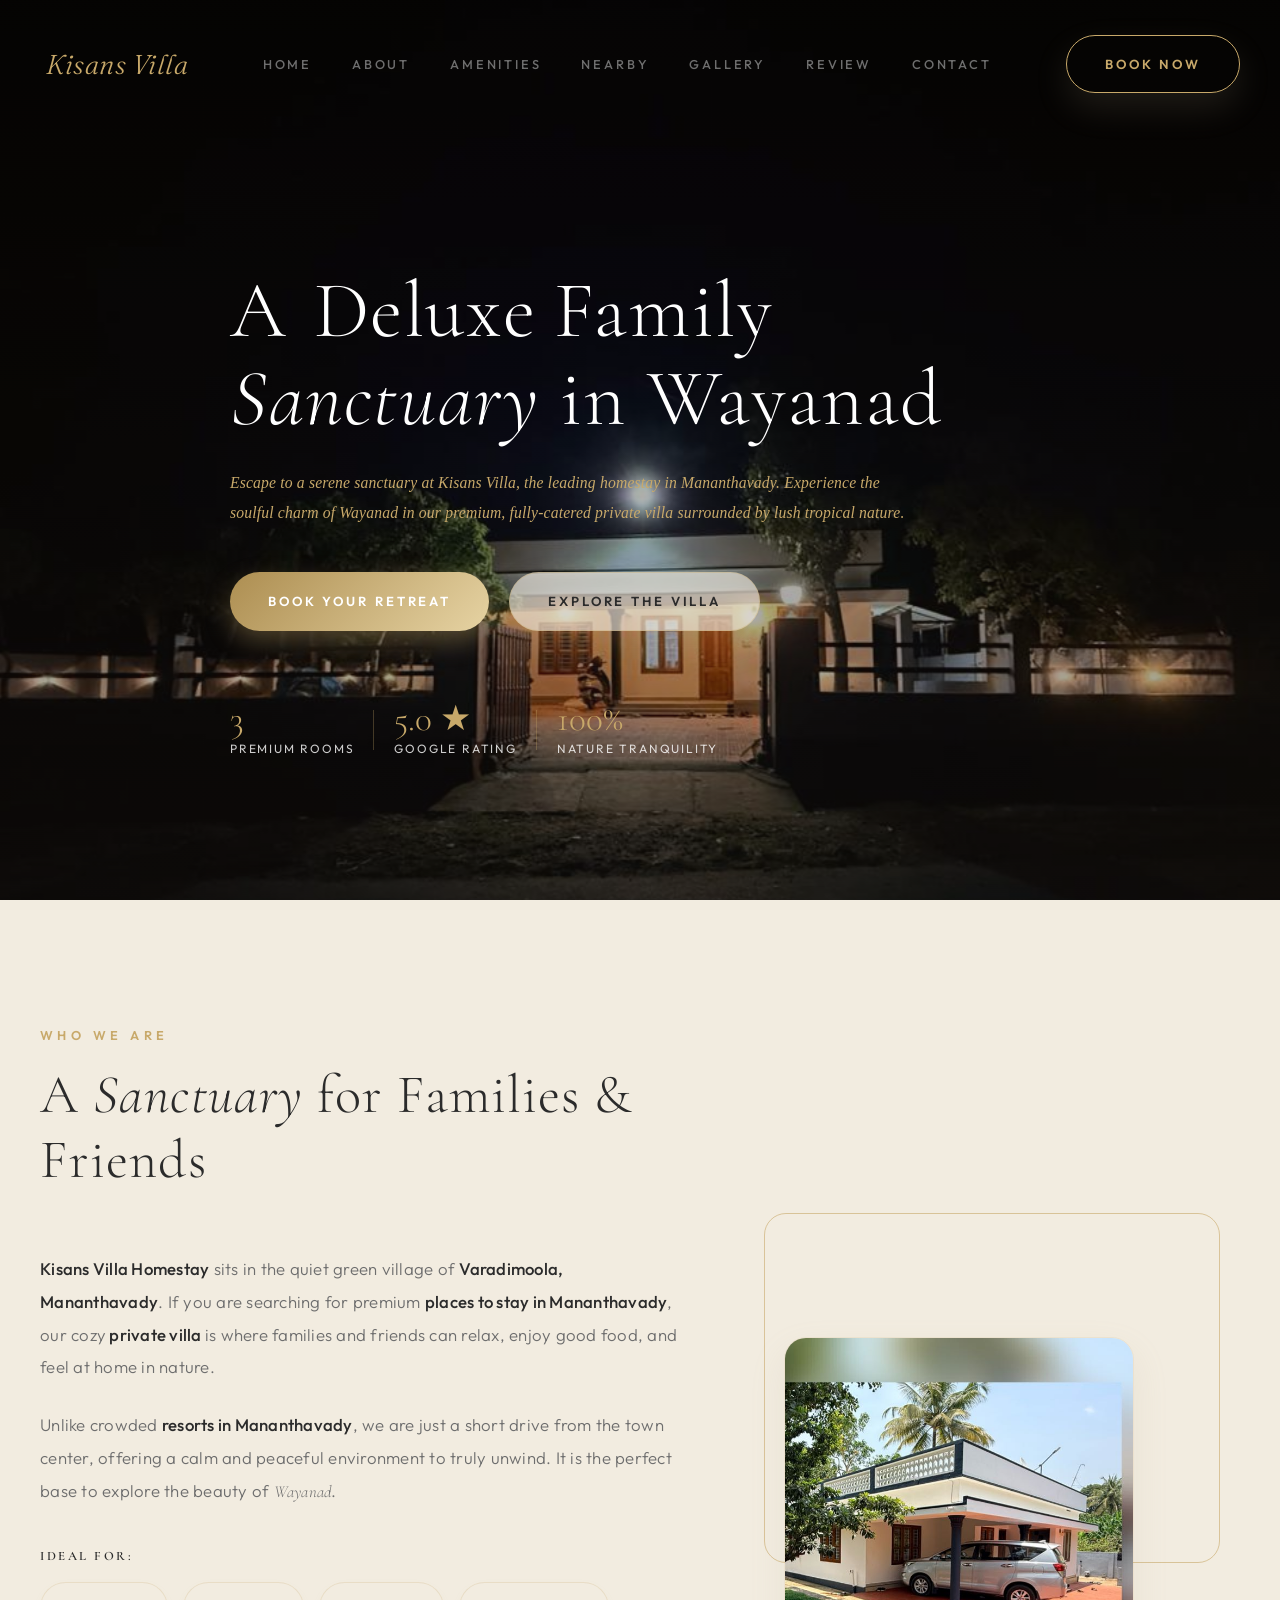
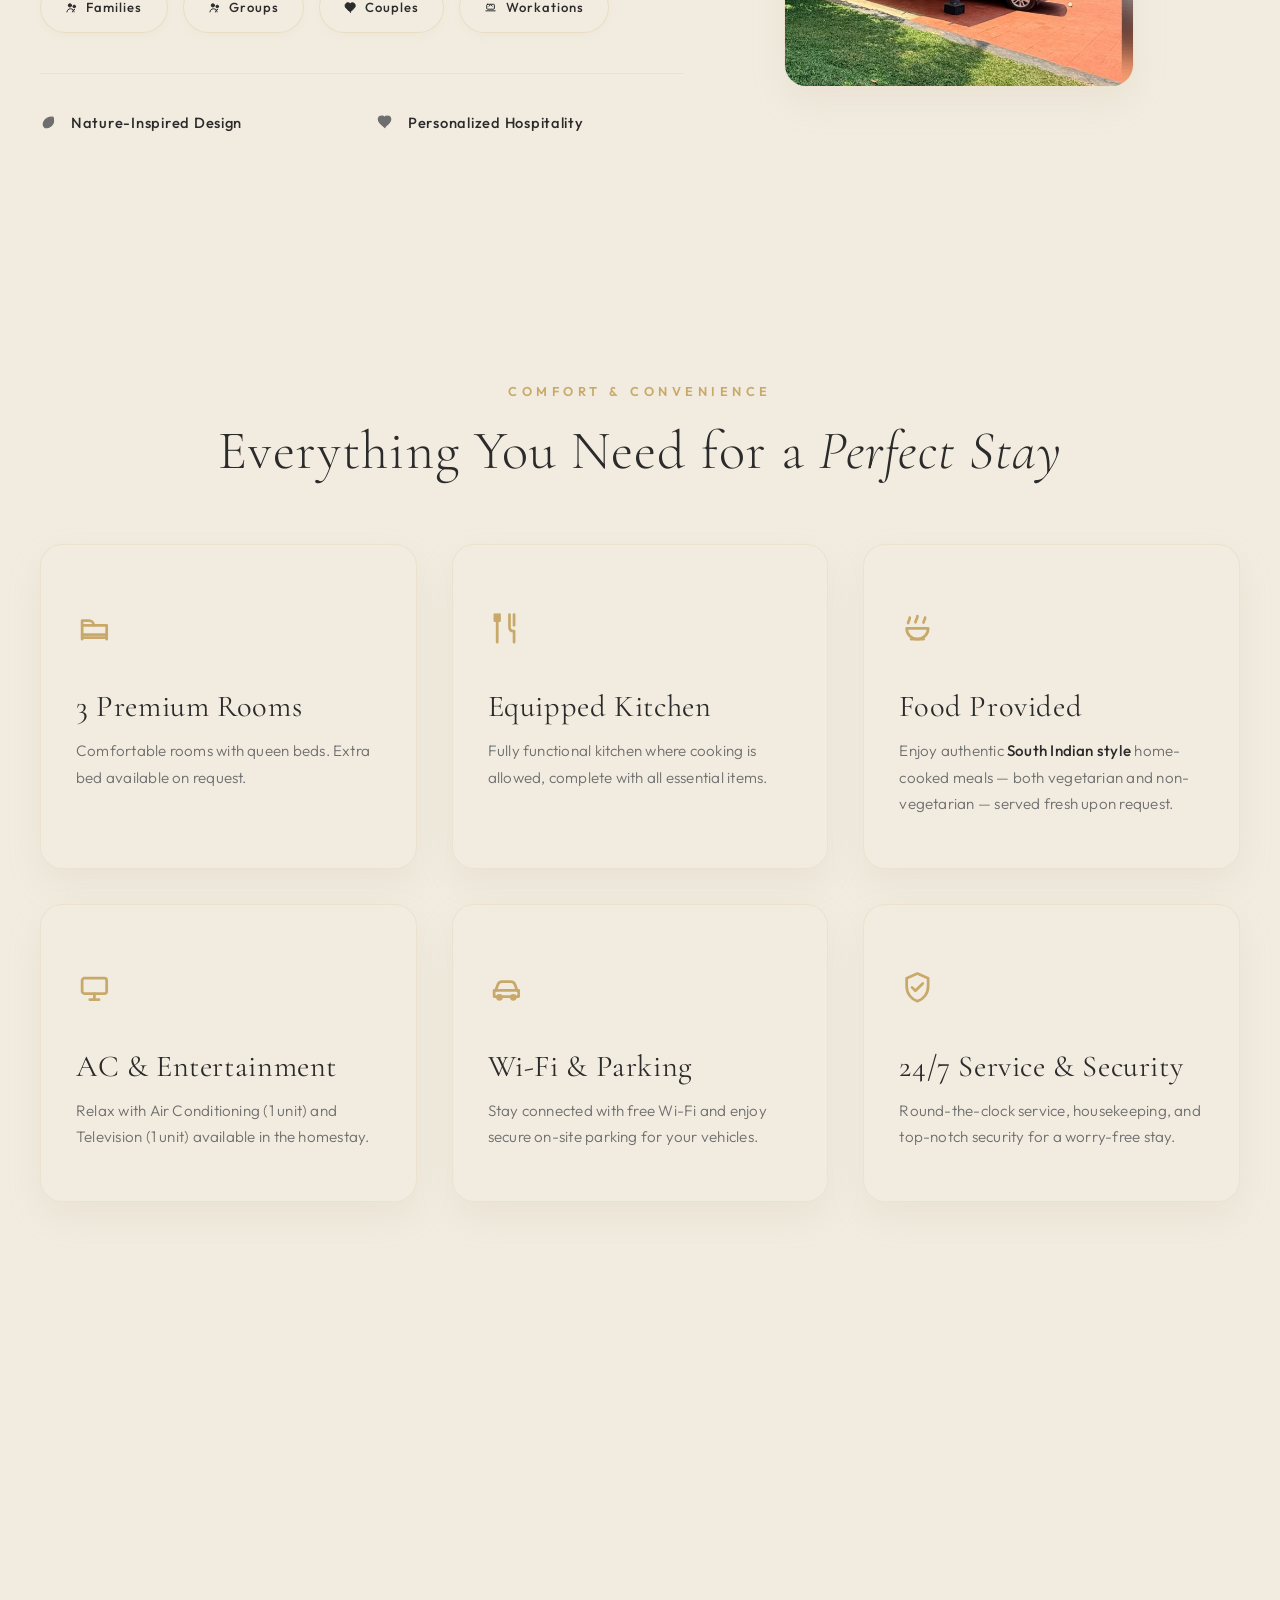
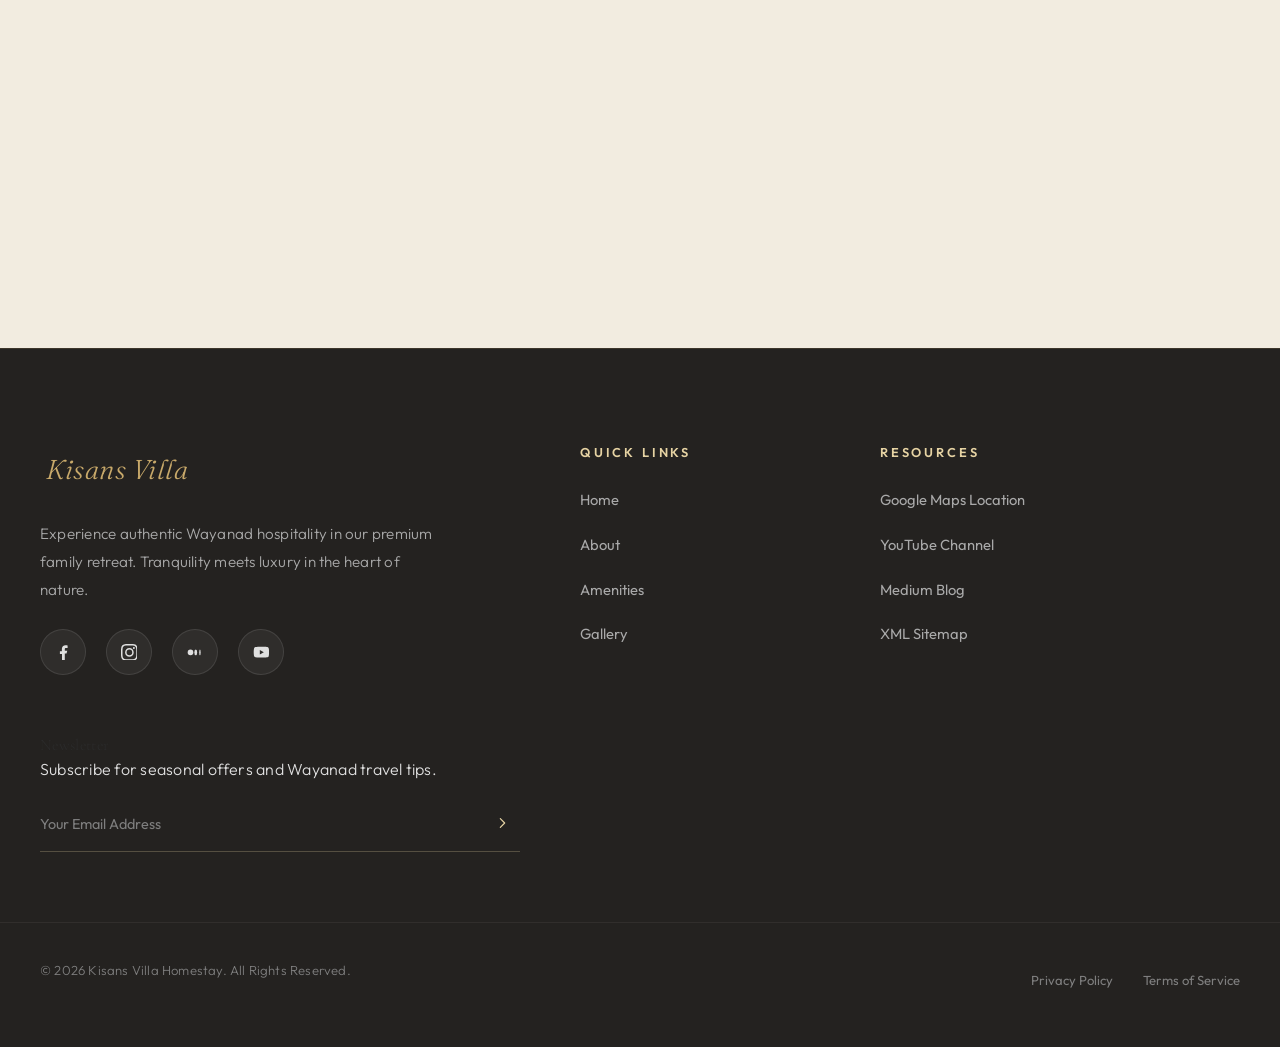
==== commit c5402eea: "changed design and analytics fix" ====
--- a/index.html
+++ b/index.html
@@ -484,35 +484,46 @@
         }
 
         .hero-stats {
-            display: grid;
-            grid-template-columns: repeat(3, 1fr);
-            gap: 25px;
+            display: flex;
+            align-items: center;
+            gap: 40px;
             margin-top: 50px;
-            max-width: 550px
+            max-width: 600px
         }
 
         .stat-card {
-            padding: 18px 15px;
-            background: rgba(242, 236, 224, .12);
-            border: 1px solid rgba(200, 169, 106, .2);
-            border-radius: var(--card-radius);
-            text-align: center;
-            backdrop-filter: blur(8px)
+            display: flex;
+            flex-direction: column;
+            text-align: left;
+            position: relative;
+        }
+
+        .stat-card:not(:last-child)::after {
+            content: '';
+            position: absolute;
+            right: -20px;
+            top: 50%;
+            transform: translateY(-50%);
+            height: 40px;
+            width: 1px;
+            background: rgba(200, 169, 106, 0.3);
         }
 
         .stat-number {
             display: block;
             font-family: var(--font-heading);
-            font-size: 2rem;
-            color: #FFF;
-            font-weight: 300
+            font-size: 2.2rem;
+            color: #c8a96a;
+            margin-bottom: 2px;
+            font-weight: 300;
+            line-height: 1
         }
 
         .stat-text {
-            font-size: .72rem;
-            color: rgba(255, 255, 255, .65);
+            font-size: .75rem;
+            color: rgba(255, 255, 255, .8);
             text-transform: uppercase;
-            letter-spacing: .2em
+            letter-spacing: .15em
         }
 
         .scroll-indicator {
@@ -1152,10 +1163,6 @@
                 </div>
             </div>
         </div>
-        <div class="scroll-indicator">
-            <div class="mouse"></div>
-            <span>Scroll to discover</span>
-        </div>
     </section>
 
     <!-- About Section -->
--- a/style.css
+++ b/style.css
@@ -830,9 +830,10 @@
 
 .hero-stats {
     display: flex;
-    gap: 60px;
-    border-top: 1px solid rgba(200, 169, 106, 0.15);
-    padding-top: 40px;
+    align-items: center;
+    gap: 40px;
+    margin-top: 50px;
+    max-width: 600px;
     opacity: 1;
     transform: translateY(12px);
     animation: heroContentIn 0.8s forwards cubic-bezier(0.16, 1, 0.3, 1) 0.2s;
@@ -841,22 +842,36 @@
 .stat-card {
     display: flex;
     flex-direction: column;
+    text-align: left;
+    position: relative;
+}
+
+.stat-card:not(:last-child)::after {
+    content: '';
+    position: absolute;
+    right: -20px;
+    top: 50%;
+    transform: translateY(-50%);
+    height: 40px;
+    width: 1px;
+    background: rgba(200, 169, 106, 0.3);
 }
 
 .stat-number {
+    display: block;
     font-family: var(--font-heading);
-    font-size: 2.4rem;
-    color: white;
-    margin-bottom: 5px;
-    font-weight: 400;
+    font-size: 2.2rem;
+    color: #c8a96a;
+    margin-bottom: 2px;
+    font-weight: 300;
+    line-height: 1;
 }
 
 .stat-text {
     font-size: 0.75rem;
+    color: rgba(255, 255, 255, 0.8);
     text-transform: uppercase;
-    letter-spacing: 0.18em;
-    color: white;
-    font-weight: 600;
+    letter-spacing: 0.15em;
 }
 
 @keyframes revealIn {
@@ -2578,25 +2593,10 @@
     font-size: 1.15rem;
 }
 
-.sticky-btn.call-btn:hover,
-.sticky-btn.call-btn:active {
-    color: var(--text-primary);
-    background-color: rgba(200, 169, 106, 0.05);
-}
-
-.sticky-btn.map-btn:hover,
-.sticky-btn.map-btn:active {
+.sticky-btn:hover,
+.sticky-btn:active {
     color: var(--accent-gold);
-    background-color: rgba(200, 169, 106, 0.05);
-}
-
-.sticky-btn.book-btn {
-    color: #128C7E;
-}
-
-.sticky-btn.book-btn:hover,
-.sticky-btn.book-btn:active {
-    background-color: rgba(37, 211, 102, 0.08);
+    background-color: rgba(200, 169, 106, 0.08);
 }
 
 /* ==========================================
@@ -2716,7 +2716,12 @@
 
     .hero-stats {
         gap: 30px;
-        flex-wrap: wrap;
+        flex-direction: column;
+        align-items: flex-start;
+    }
+
+    .stat-card:not(:last-child)::after {
+        display: none;
     }
 
     .amenities-grid {
--- a/style.css
+++ b/style.css
@@ -830,9 +830,10 @@
 
 .hero-stats {
     display: flex;
-    gap: 60px;
-    border-top: 1px solid rgba(200, 169, 106, 0.15);
-    padding-top: 40px;
+    align-items: center;
+    gap: 40px;
+    margin-top: 50px;
+    max-width: 600px;
     opacity: 1;
     transform: translateY(12px);
     animation: heroContentIn 0.8s forwards cubic-bezier(0.16, 1, 0.3, 1) 0.2s;
@@ -841,22 +842,36 @@
 .stat-card {
     display: flex;
     flex-direction: column;
+    text-align: left;
+    position: relative;
+}
+
+.stat-card:not(:last-child)::after {
+    content: '';
+    position: absolute;
+    right: -20px;
+    top: 50%;
+    transform: translateY(-50%);
+    height: 40px;
+    width: 1px;
+    background: rgba(200, 169, 106, 0.3);
 }
 
 .stat-number {
+    display: block;
     font-family: var(--font-heading);
-    font-size: 2.4rem;
-    color: white;
-    margin-bottom: 5px;
-    font-weight: 400;
+    font-size: 2.2rem;
+    color: #c8a96a;
+    margin-bottom: 2px;
+    font-weight: 300;
+    line-height: 1;
 }
 
 .stat-text {
     font-size: 0.75rem;
+    color: rgba(255, 255, 255, 0.8);
     text-transform: uppercase;
-    letter-spacing: 0.18em;
-    color: white;
-    font-weight: 600;
+    letter-spacing: 0.15em;
 }
 
 @keyframes revealIn {
@@ -2578,25 +2593,10 @@
     font-size: 1.15rem;
 }
 
-.sticky-btn.call-btn:hover,
-.sticky-btn.call-btn:active {
-    color: var(--text-primary);
-    background-color: rgba(200, 169, 106, 0.05);
-}
-
-.sticky-btn.map-btn:hover,
-.sticky-btn.map-btn:active {
+.sticky-btn:hover,
+.sticky-btn:active {
     color: var(--accent-gold);
-    background-color: rgba(200, 169, 106, 0.05);
-}
-
-.sticky-btn.book-btn {
-    color: #128C7E;
-}
-
-.sticky-btn.book-btn:hover,
-.sticky-btn.book-btn:active {
-    background-color: rgba(37, 211, 102, 0.08);
+    background-color: rgba(200, 169, 106, 0.08);
 }
 
 /* ==========================================
@@ -2716,7 +2716,12 @@
 
     .hero-stats {
         gap: 30px;
-        flex-wrap: wrap;
+        flex-direction: column;
+        align-items: flex-start;
+    }
+
+    .stat-card:not(:last-child)::after {
+        display: none;
     }
 
     .amenities-grid {
--- a/style.css
+++ b/style.css
@@ -830,9 +830,10 @@
 
 .hero-stats {
     display: flex;
-    gap: 60px;
-    border-top: 1px solid rgba(200, 169, 106, 0.15);
-    padding-top: 40px;
+    align-items: center;
+    gap: 40px;
+    margin-top: 50px;
+    max-width: 600px;
     opacity: 1;
     transform: translateY(12px);
     animation: heroContentIn 0.8s forwards cubic-bezier(0.16, 1, 0.3, 1) 0.2s;
@@ -841,22 +842,36 @@
 .stat-card {
     display: flex;
     flex-direction: column;
+    text-align: left;
+    position: relative;
+}
+
+.stat-card:not(:last-child)::after {
+    content: '';
+    position: absolute;
+    right: -20px;
+    top: 50%;
+    transform: translateY(-50%);
+    height: 40px;
+    width: 1px;
+    background: rgba(200, 169, 106, 0.3);
 }
 
 .stat-number {
+    display: block;
     font-family: var(--font-heading);
-    font-size: 2.4rem;
-    color: white;
-    margin-bottom: 5px;
-    font-weight: 400;
+    font-size: 2.2rem;
+    color: #c8a96a;
+    margin-bottom: 2px;
+    font-weight: 300;
+    line-height: 1;
 }
 
 .stat-text {
     font-size: 0.75rem;
+    color: rgba(255, 255, 255, 0.8);
     text-transform: uppercase;
-    letter-spacing: 0.18em;
-    color: white;
-    font-weight: 600;
+    letter-spacing: 0.15em;
 }
 
 @keyframes revealIn {
@@ -2578,25 +2593,10 @@
     font-size: 1.15rem;
 }
 
-.sticky-btn.call-btn:hover,
-.sticky-btn.call-btn:active {
-    color: var(--text-primary);
-    background-color: rgba(200, 169, 106, 0.05);
-}
-
-.sticky-btn.map-btn:hover,
-.sticky-btn.map-btn:active {
+.sticky-btn:hover,
+.sticky-btn:active {
     color: var(--accent-gold);
-    background-color: rgba(200, 169, 106, 0.05);
-}
-
-.sticky-btn.book-btn {
-    color: #128C7E;
-}
-
-.sticky-btn.book-btn:hover,
-.sticky-btn.book-btn:active {
-    background-color: rgba(37, 211, 102, 0.08);
+    background-color: rgba(200, 169, 106, 0.08);
 }
 
 /* ==========================================
@@ -2716,7 +2716,12 @@
 
     .hero-stats {
         gap: 30px;
-        flex-wrap: wrap;
+        flex-direction: column;
+        align-items: flex-start;
+    }
+
+    .stat-card:not(:last-child)::after {
+        display: none;
     }
 
     .amenities-grid {
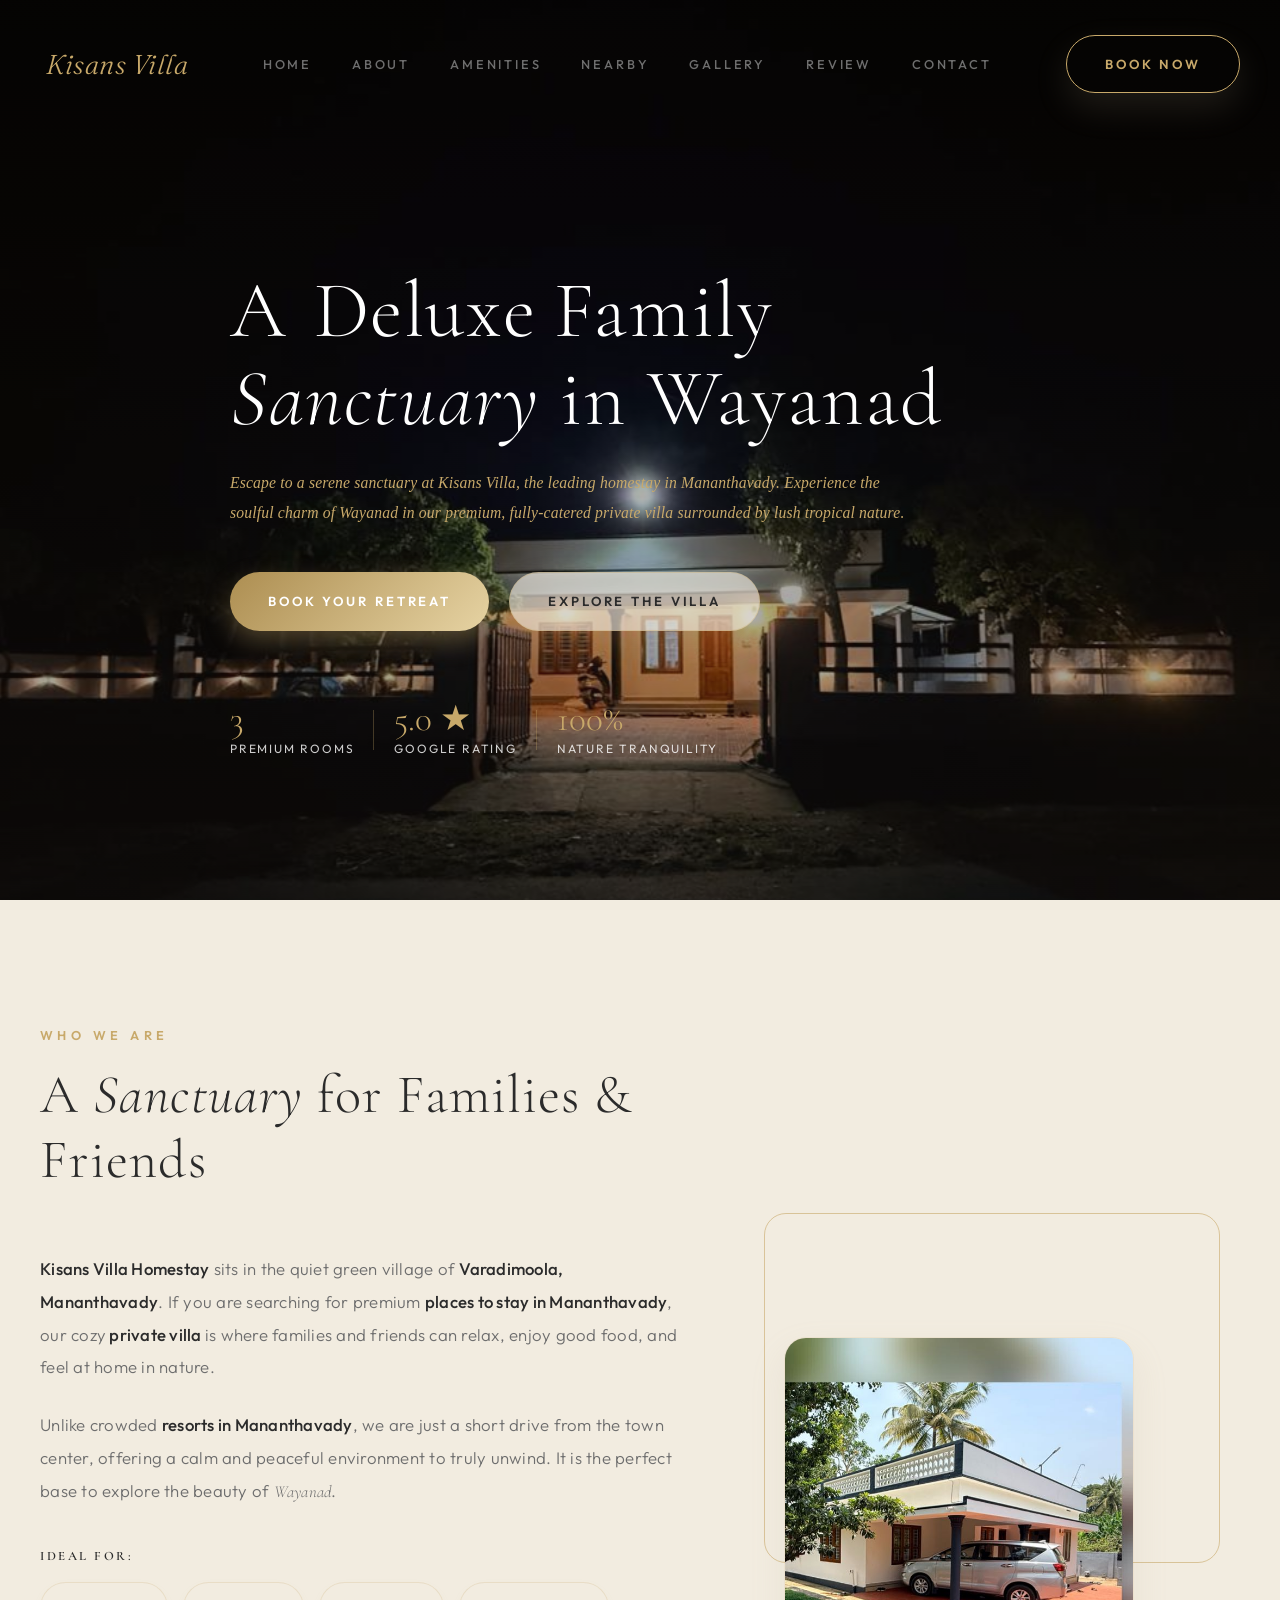
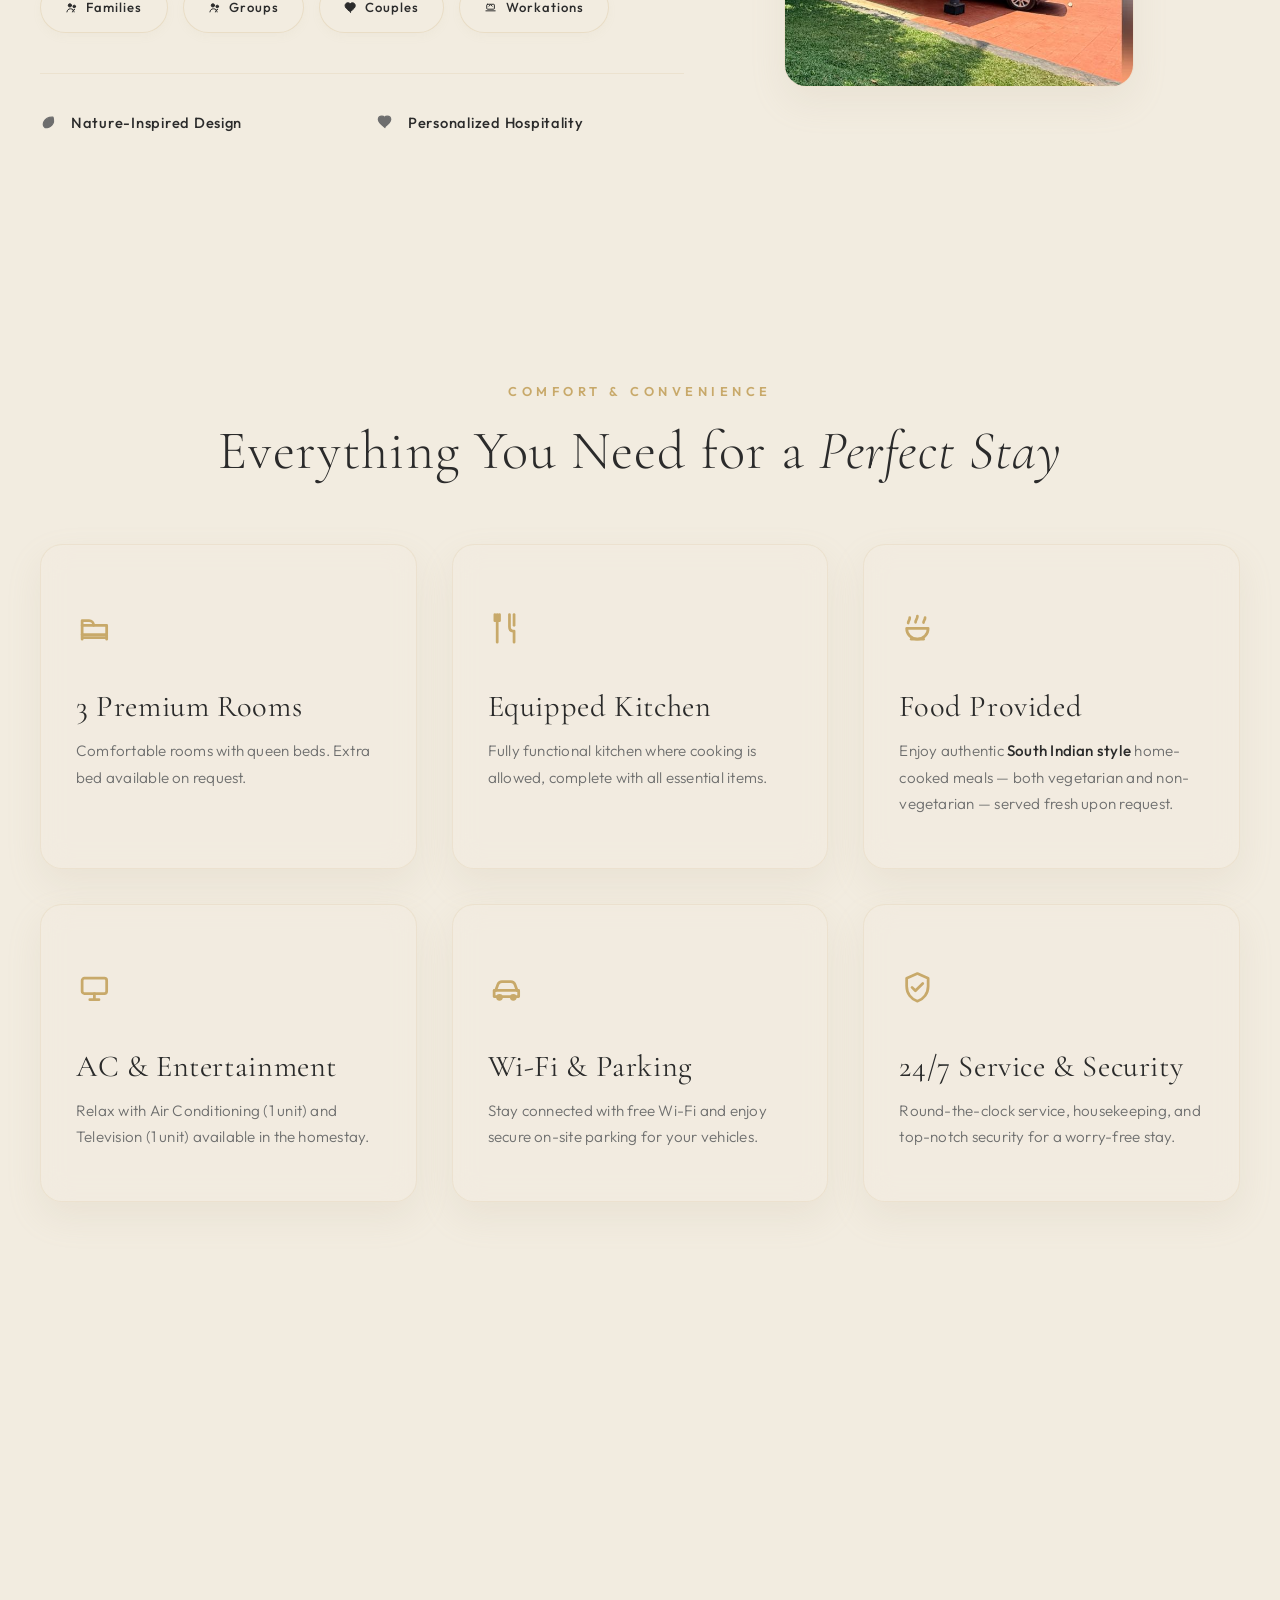
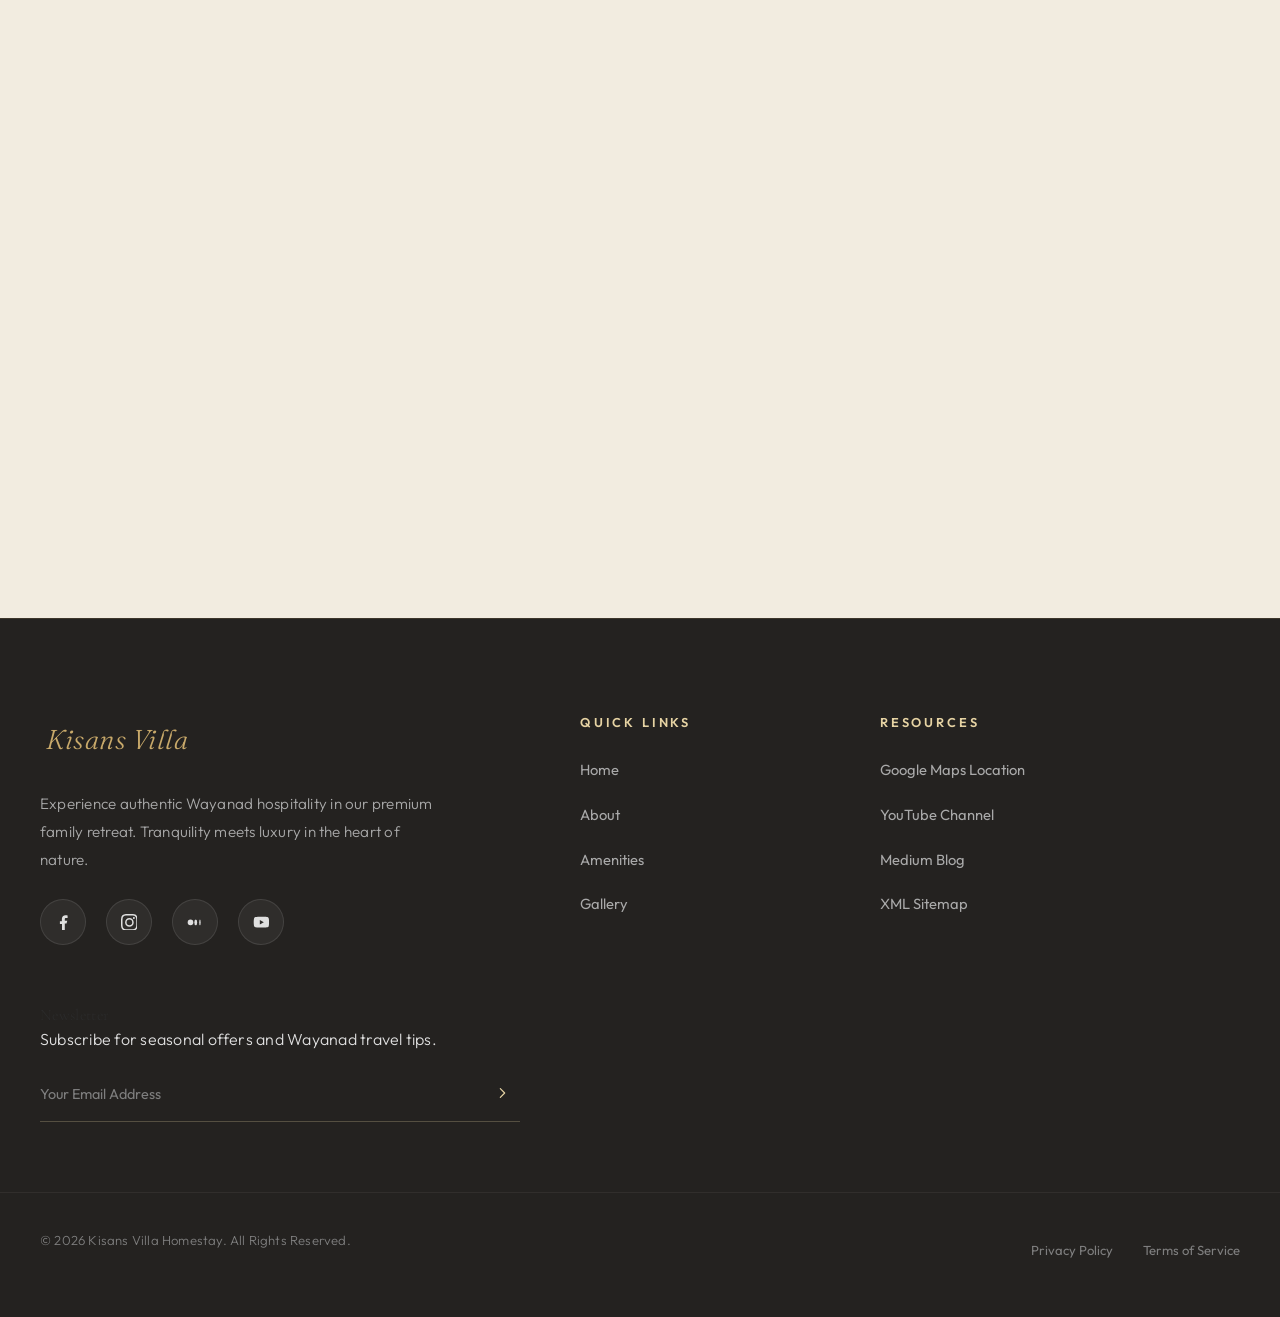
==== commit 1559e139: "youtube update" ====
--- a/index.html
+++ b/index.html
@@ -740,7 +740,7 @@
         "https://www.facebook.com/profile.php?id=61590947073337",
         "https://www.instagram.com/kisans_villa/",
         "https://medium.com/@kisansvillahomestay",
-        "https://www.youtube.com/@Kisans-Villa-Homestay"
+        "https://www.youtube.com/@Kisansvillahomestay"
       ],
       "review": [
         {
@@ -1466,6 +1466,15 @@
                         </div>
                     </div>
                 </div>
+                <div class="gallery-item" data-index="4">
+                    <iframe width="100%" height="100%" src="https://www.youtube.com/embed/4FafGLcHMys?autoplay=0" title="Kisans Villa Homestay YouTube Short" frameborder="0" allow="accelerometer; autoplay; clipboard-write; encrypted-media; gyroscope; picture-in-picture" allowfullscreen style="position: absolute; top: 0; left: 0; border: none; object-fit: cover;"></iframe>
+                    <div class="gallery-overlay" style="pointer-events: none;">
+                        <div class="gallery-info">
+                            <span class="gallery-tag">05 / REEL</span>
+                            <h3>Video Tour</h3>
+                        </div>
+                    </div>
+                </div>
             </div>
         </div>
     </section>
@@ -1835,7 +1844,7 @@
                                 <use href="#icon-medium"></use>
                             </svg>
                         </a>
-                        <a href="https://www.youtube.com/@Kisans-Villa-Homestay" target="_blank" aria-label="YouTube"
+                        <a href="https://www.youtube.com/@Kisansvillahomestay" target="_blank" aria-label="YouTube"
                             class="social-icon">
                             <svg class="ui-icon brand-icon-svg">
                                 <use href="#icon-youtube"></use>
@@ -1882,7 +1891,7 @@
                             <use href="#icon-medium"></use>
                         </svg>
                     </a>
-                    <a href="https://www.youtube.com/@Kisans-Villa-Homestay" target="_blank" aria-label="YouTube"
+                    <a href="https://www.youtube.com/@Kisansvillahomestay" target="_blank" aria-label="YouTube"
                         class="social-icon">
                         <svg class="ui-icon brand-icon-svg">
                             <use href="#icon-youtube"></use>
@@ -1903,7 +1912,7 @@
                 <h4>Resources</h4>
                 <ul>
                     <li><a href="https://maps.app.goo.gl/KeDxQxAM4sJEWqbk7" target="_blank" rel="noopener">Google Maps Location</a></li>
-                    <li><a href="https://www.youtube.com/@Kisans-Villa-Homestay" target="_blank" rel="noopener">YouTube Channel</a></li>
+                    <li><a href="https://www.youtube.com/@Kisansvillahomestay" target="_blank" rel="noopener">YouTube Channel</a></li>
                     <li><a href="https://medium.com/@kisansvillahomestay" target="_blank" rel="noopener">Medium Blog</a></li>
                     <li><a href="https://kisansvillahomestay.com/sitemap.xml" target="_blank">XML Sitemap</a></li>
                 </ul>
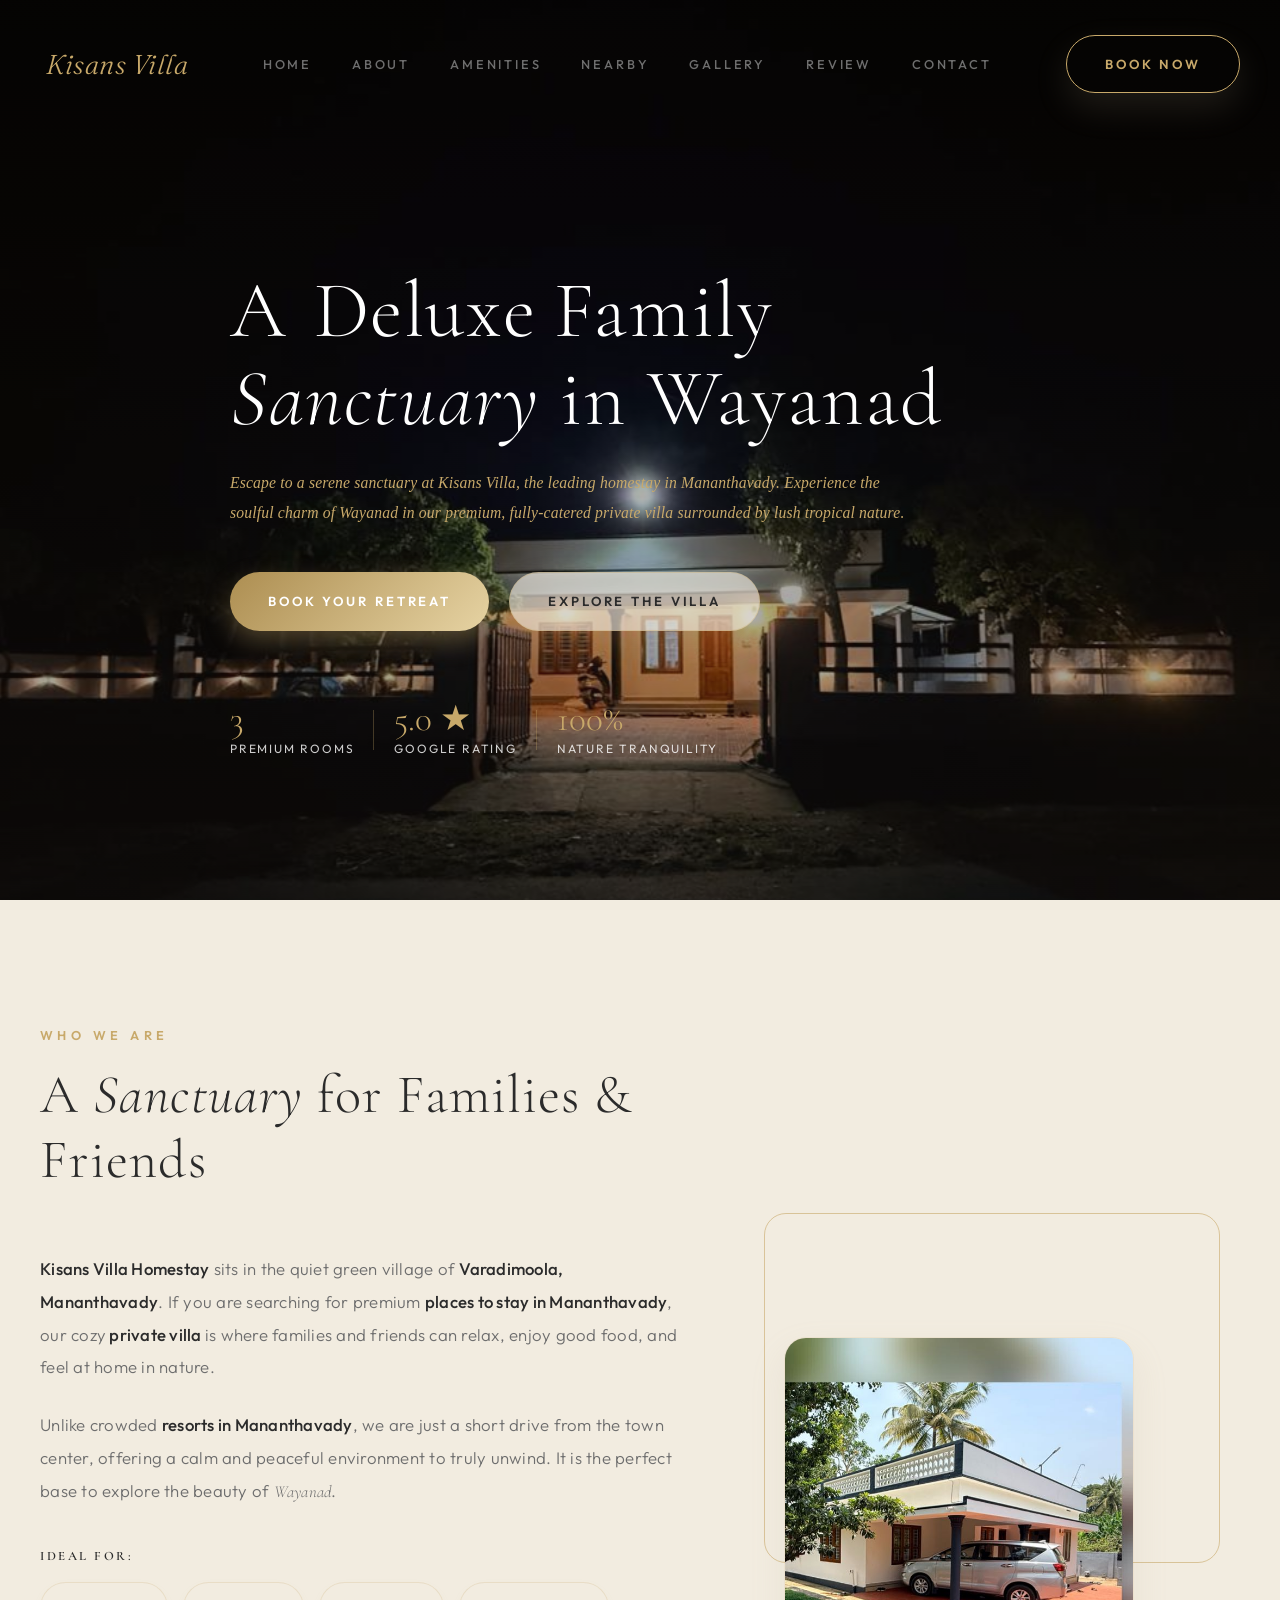
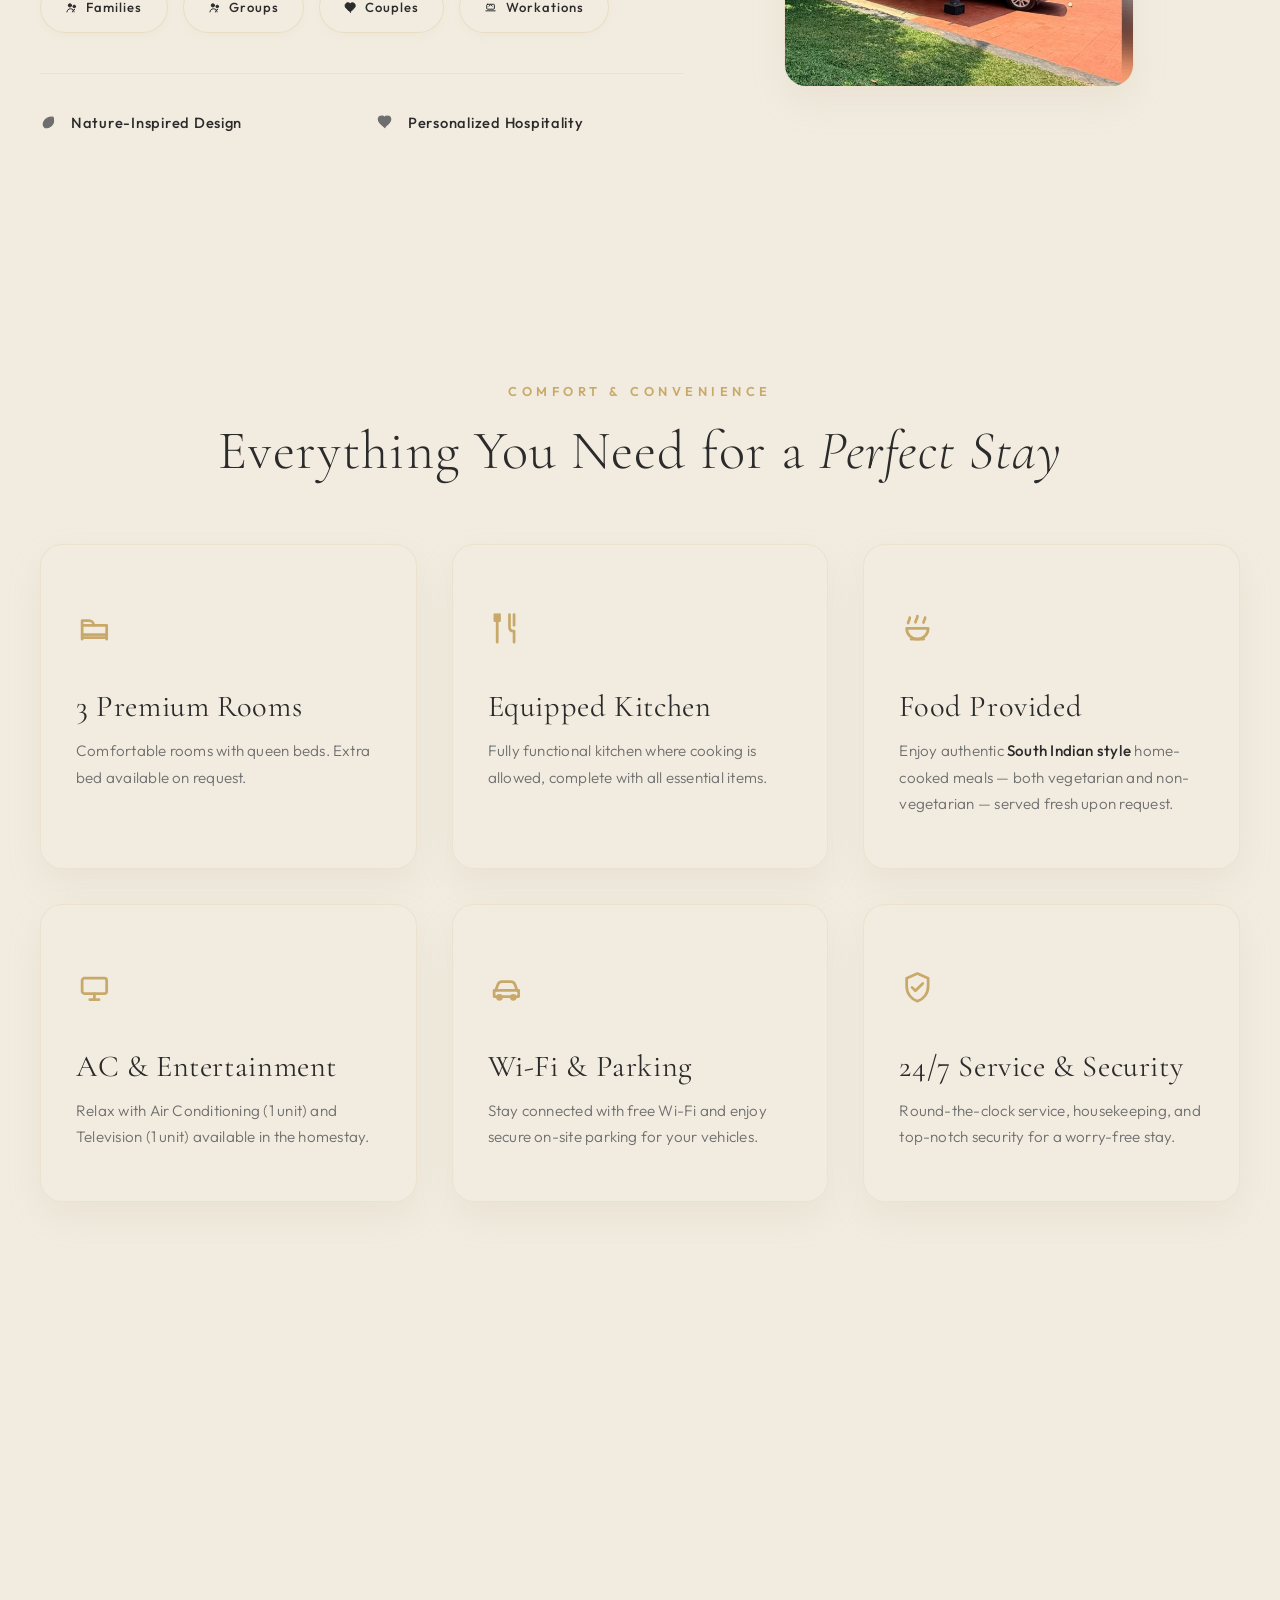
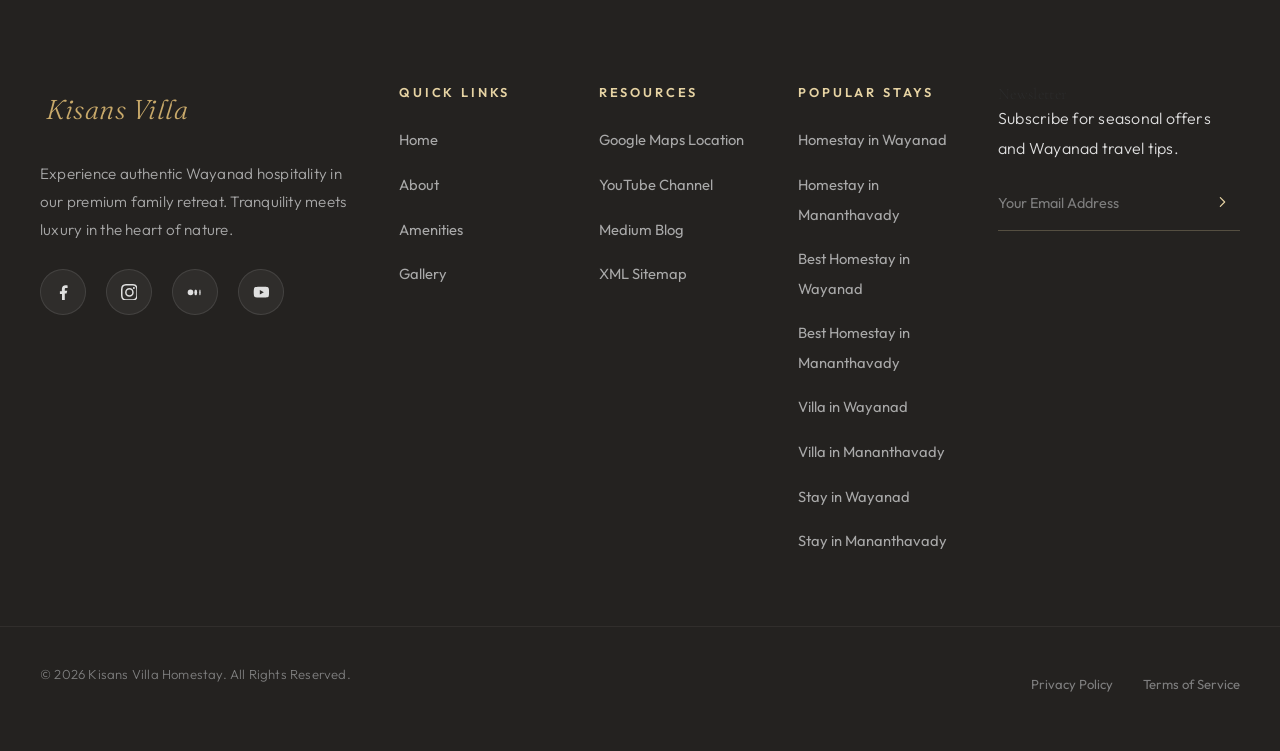
==== commit 921b8521: "feat: implement horizontal gallery slider and add 45 new property images" ====
--- a/index.html
+++ b/index.html
@@ -1425,8 +1425,9 @@
                     <p>Every corner of Kisans Villa is designed to offer comfort and aesthetic pleasure.</p>
                 </div>
             </div>
-
-            <div class="gallery-grid">
+            
+            <div class="gallery-slider-wrapper" style="position: relative;">
+                <div class="gallery-grid" id="gallery-slider">
                 <div class="gallery-item large" data-index="0">
                     <img src="assets/kisan-villa-front-view.jpeg" alt="Villa Front view" id="gallery-img-1"
                         loading="lazy">
@@ -1467,13 +1468,131 @@
                     </div>
                 </div>
                 <div class="gallery-item" data-index="4">
-                    <iframe width="100%" height="100%" src="https://www.youtube.com/embed/4FafGLcHMys?autoplay=0" title="Kisans Villa Homestay YouTube Short" frameborder="0" allow="accelerometer; autoplay; clipboard-write; encrypted-media; gyroscope; picture-in-picture" allowfullscreen style="position: absolute; top: 0; left: 0; border: none; object-fit: cover;"></iframe>
-                    <div class="gallery-overlay" style="pointer-events: none;">
+                    <img src="assets/camera-kisans-villa/kisans-villa-homestay-image-13.jpeg" alt="Video Tour Replacement" loading="lazy">
+                    <div class="gallery-overlay">
                         <div class="gallery-info">
                             <span class="gallery-tag">05 / REEL</span>
                             <h3>Video Tour</h3>
                         </div>
                     </div>
+                </div>
+                <div class="gallery-item" data-index="5">
+                    <img src="assets/camera-kisans-villa/kisans-villa-homestay-image-1.jpeg" alt="Villa Surroundings" loading="lazy">
+                    <div class="gallery-overlay">
+                        <div class="gallery-info">
+                            <span class="gallery-tag">06 / SCENERY</span>
+                            <h3>Villa Surroundings</h3>
+                        </div>
+                    </div>
+                </div>
+                <div class="gallery-item" data-index="6">
+                    <img src="assets/camera-kisans-villa/kisans-villa-homestay-image-2.jpeg" alt="Nature Walk" loading="lazy">
+                    <div class="gallery-overlay">
+                        <div class="gallery-info">
+                            <span class="gallery-tag">07 / NATURE</span>
+                            <h3>Nature Walk</h3>
+                        </div>
+                    </div>
+                </div>
+                <div class="gallery-item" data-index="7">
+                    <img src="assets/camera-kisans-villa/kisans-villa-homestay-image-3.jpeg" alt="Comfortable Stay" loading="lazy">
+                    <div class="gallery-overlay">
+                        <div class="gallery-info">
+                            <span class="gallery-tag">08 / STAY</span>
+                            <h3>Comfortable Stay</h3>
+                        </div>
+                    </div>
+                </div>
+                <div class="gallery-item" data-index="8">
+                    <img src="assets/camera-kisans-villa/kisans-villa-homestay-image-4.jpeg" alt="Evening Vibes" loading="lazy">
+                    <div class="gallery-overlay">
+                        <div class="gallery-info">
+                            <span class="gallery-tag">09 / EVENING</span>
+                            <h3>Evening Vibes</h3>
+                        </div>
+                    </div>
+                </div>
+                <div class="gallery-item" data-index="9">
+                    <img src="assets/camera-kisans-villa/kisans-villa-homestay-image-5.jpeg" alt="Cozy Atmosphere" loading="lazy">
+                    <div class="gallery-overlay">
+                        <div class="gallery-info">
+                            <span class="gallery-tag">10 / COZY</span>
+                            <h3>Cozy Atmosphere</h3>
+                        </div>
+                    </div>
+                </div>
+                <div class="gallery-item large" data-index="10">
+                    <img src="assets/camera-kisans-villa/kisans-villa-homestay-image-6.jpeg" alt="Homestay Architecture" loading="lazy">
+                    <div class="gallery-overlay">
+                        <div class="gallery-info">
+                            <span class="gallery-tag">11 / ARCHITECTURE</span>
+                            <h3>Homestay Architecture</h3>
+                        </div>
+                    </div>
+                </div>
+                <div class="gallery-item" data-index="11">
+                    <img src="assets/camera-kisans-villa/kisans-villa-homestay-image-7.jpeg" alt="Serene Retreat" loading="lazy">
+                    <div class="gallery-overlay">
+                        <div class="gallery-info">
+                            <span class="gallery-tag">12 / SERENE</span>
+                            <h3>Serene Retreat</h3>
+                        </div>
+                    </div>
+                </div>
+                <div class="gallery-item" data-index="12">
+                    <img src="assets/camera-kisans-villa/kisans-villa-homestay-image-8.jpeg" alt="Peaceful Ambience" loading="lazy">
+                    <div class="gallery-overlay">
+                        <div class="gallery-info">
+                            <span class="gallery-tag">13 / PEACE</span>
+                            <h3>Peaceful Ambience</h3>
+                        </div>
+                    </div>
+                </div>
+                <div class="gallery-item wide" data-index="13">
+                    <img src="assets/camera-kisans-villa/kisans-villa-homestay-image-9.jpeg" alt="Lush Surroundings" loading="lazy">
+                    <div class="gallery-overlay">
+                        <div class="gallery-info">
+                            <span class="gallery-tag">14 / LUSH</span>
+                            <h3>Lush Surroundings</h3>
+                        </div>
+                    </div>
+                </div>
+                <div class="gallery-item" data-index="14">
+                    <img src="assets/camera-kisans-villa/kisans-villa-homestay-image-10.jpeg" alt="Holiday Experience" loading="lazy">
+                    <div class="gallery-overlay">
+                        <div class="gallery-info">
+                            <span class="gallery-tag">15 / HOLIDAY</span>
+                            <h3>Holiday Experience</h3>
+                        </div>
+                    </div>
+                </div>
+                <div class="gallery-item" data-index="15">
+                    <img src="assets/camera-kisans-villa/kisans-villa-homestay-image-11.jpeg" alt="Perfect Getaway" loading="lazy">
+                    <div class="gallery-overlay">
+                        <div class="gallery-info">
+                            <span class="gallery-tag">16 / GETAWAY</span>
+                            <h3>Perfect Getaway</h3>
+                        </div>
+                    </div>
+                </div>
+                <div class="gallery-item" data-index="16">
+                    <img src="assets/camera-kisans-villa/kisans-villa-homestay-image-12.jpeg" alt="Relaxation Space" loading="lazy">
+                    <div class="gallery-overlay">
+                        <div class="gallery-info">
+                            <span class="gallery-tag">17 / RELAX</span>
+                            <h3>Relaxation Space</h3>
+                        </div>
+                    </div>
+                </div>
+                </div>
+                
+                <div class="slider-nav gallery-slider-nav">
+                    <button class="gallery-nav-btn" id="gallery-slide-prev" aria-label="Slide left">
+                        <svg class="ui-icon"><use href="#icon-chevron-left"></use></svg>
+                    </button>
+                    <button class="gallery-nav-btn" id="gallery-slide-next" aria-label="Slide right">
+                        <svg class="ui-icon"><use href="#icon-chevron-right"></use></svg>
+                    </button>
                 </div>
             </div>
         </div>
@@ -1914,7 +2033,20 @@
                     <li><a href="https://maps.app.goo.gl/KeDxQxAM4sJEWqbk7" target="_blank" rel="noopener">Google Maps Location</a></li>
                     <li><a href="https://www.youtube.com/@Kisansvillahomestay" target="_blank" rel="noopener">YouTube Channel</a></li>
                     <li><a href="https://medium.com/@kisansvillahomestay" target="_blank" rel="noopener">Medium Blog</a></li>
-                    <li><a href="https://kisansvillahomestay.com/sitemap.xml" target="_blank">XML Sitemap</a></li>
+                    <li><a href="sitemap.xml" target="_blank">XML Sitemap</a></li>
+                </ul>
+            </div>
+            <div class="footer-links">
+                <h4>Popular Stays</h4>
+                <ul>
+                    <li><a href="homestay-in-wayanad.html">Homestay in Wayanad</a></li>
+                    <li><a href="homestay-in-mananthavady.html">Homestay in Mananthavady</a></li>
+                    <li><a href="best-homestay-in-wayanad.html">Best Homestay in Wayanad</a></li>
+                    <li><a href="best-homestay-in-mananthavady.html">Best Homestay in Mananthavady</a></li>
+                    <li><a href="villa-in-wayanad.html">Villa in Wayanad</a></li>
+                    <li><a href="villa-in-mananthavady.html">Villa in Mananthavady</a></li>
+                    <li><a href="stay-in-wayanad.html">Stay in Wayanad</a></li>
+                    <li><a href="stay-in-mananthavady.html">Stay in Mananthavady</a></li>
                 </ul>
             </div>
             <div class="footer-newsletter">
--- a/style.css
+++ b/style.css
@@ -1519,10 +1519,28 @@
 }
 
 .gallery-grid {
-    display: grid;
-    grid-template-columns: repeat(12, 1fr);
-    grid-auto-rows: 240px;
+    display: flex;
+    overflow-x: auto;
+    scroll-snap-type: x mandatory;
     gap: 30px;
+    padding-bottom: 20px;
+    scrollbar-width: thin;
+    scrollbar-color: var(--accent-gold) rgba(0,0,0,0.05);
+    -webkit-overflow-scrolling: touch;
+}
+
+.gallery-grid::-webkit-scrollbar {
+    height: 8px;
+}
+
+.gallery-grid::-webkit-scrollbar-track {
+    background: rgba(0, 0, 0, 0.05);
+    border-radius: 10px;
+}
+
+.gallery-grid::-webkit-scrollbar-thumb {
+    background: var(--accent-gold);
+    border-radius: 10px;
 }
 
 .gallery-item {
@@ -1532,20 +1550,21 @@
     border: 1px solid var(--glass-border);
     border-radius: var(--card-radius);
     box-shadow: var(--soft-shadow);
+    flex: 0 0 auto;
+    height: 400px;
+    scroll-snap-align: center;
 }
 
 .gallery-item.large {
-    grid-column: span 8;
-    grid-row: span 2;
+    width: 600px;
 }
 
 .gallery-item:not(.large):not(.wide) {
-    grid-column: span 4;
+    width: 350px;
 }
 
 .gallery-item.wide {
-    grid-column: span 12;
-    grid-row: span 1.5;
+    width: 800px;
 }
 
 .gallery-item img {
@@ -1602,6 +1621,29 @@
     font-size: 1.5rem;
     color: var(--text-primary);
     font-weight: 400;
+}
+
+/* Gallery Slider Navigation positioning (Side by Side) */
+.slider-nav.gallery-slider-nav {
+    position: absolute;
+    top: 50%;
+    left: 0;
+    width: 100%;
+    transform: translateY(-50%);
+    display: flex;
+    justify-content: space-between;
+    bottom: auto; /* override .slider-nav bottom offset */
+    pointer-events: none; /* Let clicks pass through empty space */
+    padding: 0 20px; /* edge spacing */
+    z-index: 10;
+    margin-top: 0;
+}
+
+.slider-nav.gallery-slider-nav button {
+    pointer-events: auto; /* Enable clicks on the buttons */
+    /* Enhance visibility over images */
+    background: rgba(245, 241, 232, 0.95);
+    backdrop-filter: blur(8px);
 }
 
 /* ==========================================
@@ -2290,8 +2332,8 @@
 }
 
 .footer-grid {
-    grid-template-columns: 2fr 1fr 1.5fr;
-    gap: 60px;
+    grid-template-columns: 2fr 1fr 1fr 1fr 1.5fr;
+    gap: 40px;
     margin-bottom: 70px;
 }
 
@@ -2643,23 +2685,20 @@
         grid-template-columns: repeat(2, 1fr);
     }
 
-    .gallery-grid {
-        grid-template-columns: repeat(2, 1fr);
-        grid-auto-rows: 200px;
+    .gallery-item {
+        height: 300px;
     }
 
     .gallery-item.large {
-        grid-column: span 2;
-        grid-row: span 2;
+        width: 450px;
     }
 
     .gallery-item:not(.large):not(.wide) {
-        grid-column: span 1;
+        width: 250px;
     }
 
     .gallery-item.wide {
-        grid-column: span 2;
-        grid-row: span 1;
+        width: 600px;
     }
 
     .footer-grid {
@@ -2745,6 +2784,22 @@
         height: 240px;
     }
 
+    .gallery-item {
+        height: 250px;
+    }
+
+    .gallery-item.large {
+        width: 300px;
+    }
+
+    .gallery-item:not(.large):not(.wide) {
+        width: 220px;
+    }
+
+    .gallery-item.wide {
+        width: 320px;
+    }
+
     .booking-card {
         padding: 40px 20px;
     }
--- a/style.css
+++ b/style.css
@@ -1519,10 +1519,28 @@
 }
 
 .gallery-grid {
-    display: grid;
-    grid-template-columns: repeat(12, 1fr);
-    grid-auto-rows: 240px;
+    display: flex;
+    overflow-x: auto;
+    scroll-snap-type: x mandatory;
     gap: 30px;
+    padding-bottom: 20px;
+    scrollbar-width: thin;
+    scrollbar-color: var(--accent-gold) rgba(0,0,0,0.05);
+    -webkit-overflow-scrolling: touch;
+}
+
+.gallery-grid::-webkit-scrollbar {
+    height: 8px;
+}
+
+.gallery-grid::-webkit-scrollbar-track {
+    background: rgba(0, 0, 0, 0.05);
+    border-radius: 10px;
+}
+
+.gallery-grid::-webkit-scrollbar-thumb {
+    background: var(--accent-gold);
+    border-radius: 10px;
 }
 
 .gallery-item {
@@ -1532,20 +1550,21 @@
     border: 1px solid var(--glass-border);
     border-radius: var(--card-radius);
     box-shadow: var(--soft-shadow);
+    flex: 0 0 auto;
+    height: 400px;
+    scroll-snap-align: center;
 }
 
 .gallery-item.large {
-    grid-column: span 8;
-    grid-row: span 2;
+    width: 600px;
 }
 
 .gallery-item:not(.large):not(.wide) {
-    grid-column: span 4;
+    width: 350px;
 }
 
 .gallery-item.wide {
-    grid-column: span 12;
-    grid-row: span 1.5;
+    width: 800px;
 }
 
 .gallery-item img {
@@ -1602,6 +1621,29 @@
     font-size: 1.5rem;
     color: var(--text-primary);
     font-weight: 400;
+}
+
+/* Gallery Slider Navigation positioning (Side by Side) */
+.slider-nav.gallery-slider-nav {
+    position: absolute;
+    top: 50%;
+    left: 0;
+    width: 100%;
+    transform: translateY(-50%);
+    display: flex;
+    justify-content: space-between;
+    bottom: auto; /* override .slider-nav bottom offset */
+    pointer-events: none; /* Let clicks pass through empty space */
+    padding: 0 20px; /* edge spacing */
+    z-index: 10;
+    margin-top: 0;
+}
+
+.slider-nav.gallery-slider-nav button {
+    pointer-events: auto; /* Enable clicks on the buttons */
+    /* Enhance visibility over images */
+    background: rgba(245, 241, 232, 0.95);
+    backdrop-filter: blur(8px);
 }
 
 /* ==========================================
@@ -2290,8 +2332,8 @@
 }
 
 .footer-grid {
-    grid-template-columns: 2fr 1fr 1.5fr;
-    gap: 60px;
+    grid-template-columns: 2fr 1fr 1fr 1fr 1.5fr;
+    gap: 40px;
     margin-bottom: 70px;
 }
 
@@ -2643,23 +2685,20 @@
         grid-template-columns: repeat(2, 1fr);
     }
 
-    .gallery-grid {
-        grid-template-columns: repeat(2, 1fr);
-        grid-auto-rows: 200px;
+    .gallery-item {
+        height: 300px;
     }
 
     .gallery-item.large {
-        grid-column: span 2;
-        grid-row: span 2;
+        width: 450px;
     }
 
     .gallery-item:not(.large):not(.wide) {
-        grid-column: span 1;
+        width: 250px;
     }
 
     .gallery-item.wide {
-        grid-column: span 2;
-        grid-row: span 1;
+        width: 600px;
     }
 
     .footer-grid {
@@ -2745,6 +2784,22 @@
         height: 240px;
     }
 
+    .gallery-item {
+        height: 250px;
+    }
+
+    .gallery-item.large {
+        width: 300px;
+    }
+
+    .gallery-item:not(.large):not(.wide) {
+        width: 220px;
+    }
+
+    .gallery-item.wide {
+        width: 320px;
+    }
+
     .booking-card {
         padding: 40px 20px;
     }
--- a/style.css
+++ b/style.css
@@ -1519,10 +1519,28 @@
 }
 
 .gallery-grid {
-    display: grid;
-    grid-template-columns: repeat(12, 1fr);
-    grid-auto-rows: 240px;
+    display: flex;
+    overflow-x: auto;
+    scroll-snap-type: x mandatory;
     gap: 30px;
+    padding-bottom: 20px;
+    scrollbar-width: thin;
+    scrollbar-color: var(--accent-gold) rgba(0,0,0,0.05);
+    -webkit-overflow-scrolling: touch;
+}
+
+.gallery-grid::-webkit-scrollbar {
+    height: 8px;
+}
+
+.gallery-grid::-webkit-scrollbar-track {
+    background: rgba(0, 0, 0, 0.05);
+    border-radius: 10px;
+}
+
+.gallery-grid::-webkit-scrollbar-thumb {
+    background: var(--accent-gold);
+    border-radius: 10px;
 }
 
 .gallery-item {
@@ -1532,20 +1550,21 @@
     border: 1px solid var(--glass-border);
     border-radius: var(--card-radius);
     box-shadow: var(--soft-shadow);
+    flex: 0 0 auto;
+    height: 400px;
+    scroll-snap-align: center;
 }
 
 .gallery-item.large {
-    grid-column: span 8;
-    grid-row: span 2;
+    width: 600px;
 }
 
 .gallery-item:not(.large):not(.wide) {
-    grid-column: span 4;
+    width: 350px;
 }
 
 .gallery-item.wide {
-    grid-column: span 12;
-    grid-row: span 1.5;
+    width: 800px;
 }
 
 .gallery-item img {
@@ -1602,6 +1621,29 @@
     font-size: 1.5rem;
     color: var(--text-primary);
     font-weight: 400;
+}
+
+/* Gallery Slider Navigation positioning (Side by Side) */
+.slider-nav.gallery-slider-nav {
+    position: absolute;
+    top: 50%;
+    left: 0;
+    width: 100%;
+    transform: translateY(-50%);
+    display: flex;
+    justify-content: space-between;
+    bottom: auto; /* override .slider-nav bottom offset */
+    pointer-events: none; /* Let clicks pass through empty space */
+    padding: 0 20px; /* edge spacing */
+    z-index: 10;
+    margin-top: 0;
+}
+
+.slider-nav.gallery-slider-nav button {
+    pointer-events: auto; /* Enable clicks on the buttons */
+    /* Enhance visibility over images */
+    background: rgba(245, 241, 232, 0.95);
+    backdrop-filter: blur(8px);
 }
 
 /* ==========================================
@@ -2290,8 +2332,8 @@
 }
 
 .footer-grid {
-    grid-template-columns: 2fr 1fr 1.5fr;
-    gap: 60px;
+    grid-template-columns: 2fr 1fr 1fr 1fr 1.5fr;
+    gap: 40px;
     margin-bottom: 70px;
 }
 
@@ -2643,23 +2685,20 @@
         grid-template-columns: repeat(2, 1fr);
     }
 
-    .gallery-grid {
-        grid-template-columns: repeat(2, 1fr);
-        grid-auto-rows: 200px;
+    .gallery-item {
+        height: 300px;
     }
 
     .gallery-item.large {
-        grid-column: span 2;
-        grid-row: span 2;
+        width: 450px;
     }
 
     .gallery-item:not(.large):not(.wide) {
-        grid-column: span 1;
+        width: 250px;
     }
 
     .gallery-item.wide {
-        grid-column: span 2;
-        grid-row: span 1;
+        width: 600px;
     }
 
     .footer-grid {
@@ -2745,6 +2784,22 @@
         height: 240px;
     }
 
+    .gallery-item {
+        height: 250px;
+    }
+
+    .gallery-item.large {
+        width: 300px;
+    }
+
+    .gallery-item:not(.large):not(.wide) {
+        width: 220px;
+    }
+
+    .gallery-item.wide {
+        width: 320px;
+    }
+
     .booking-card {
         padding: 40px 20px;
     }
